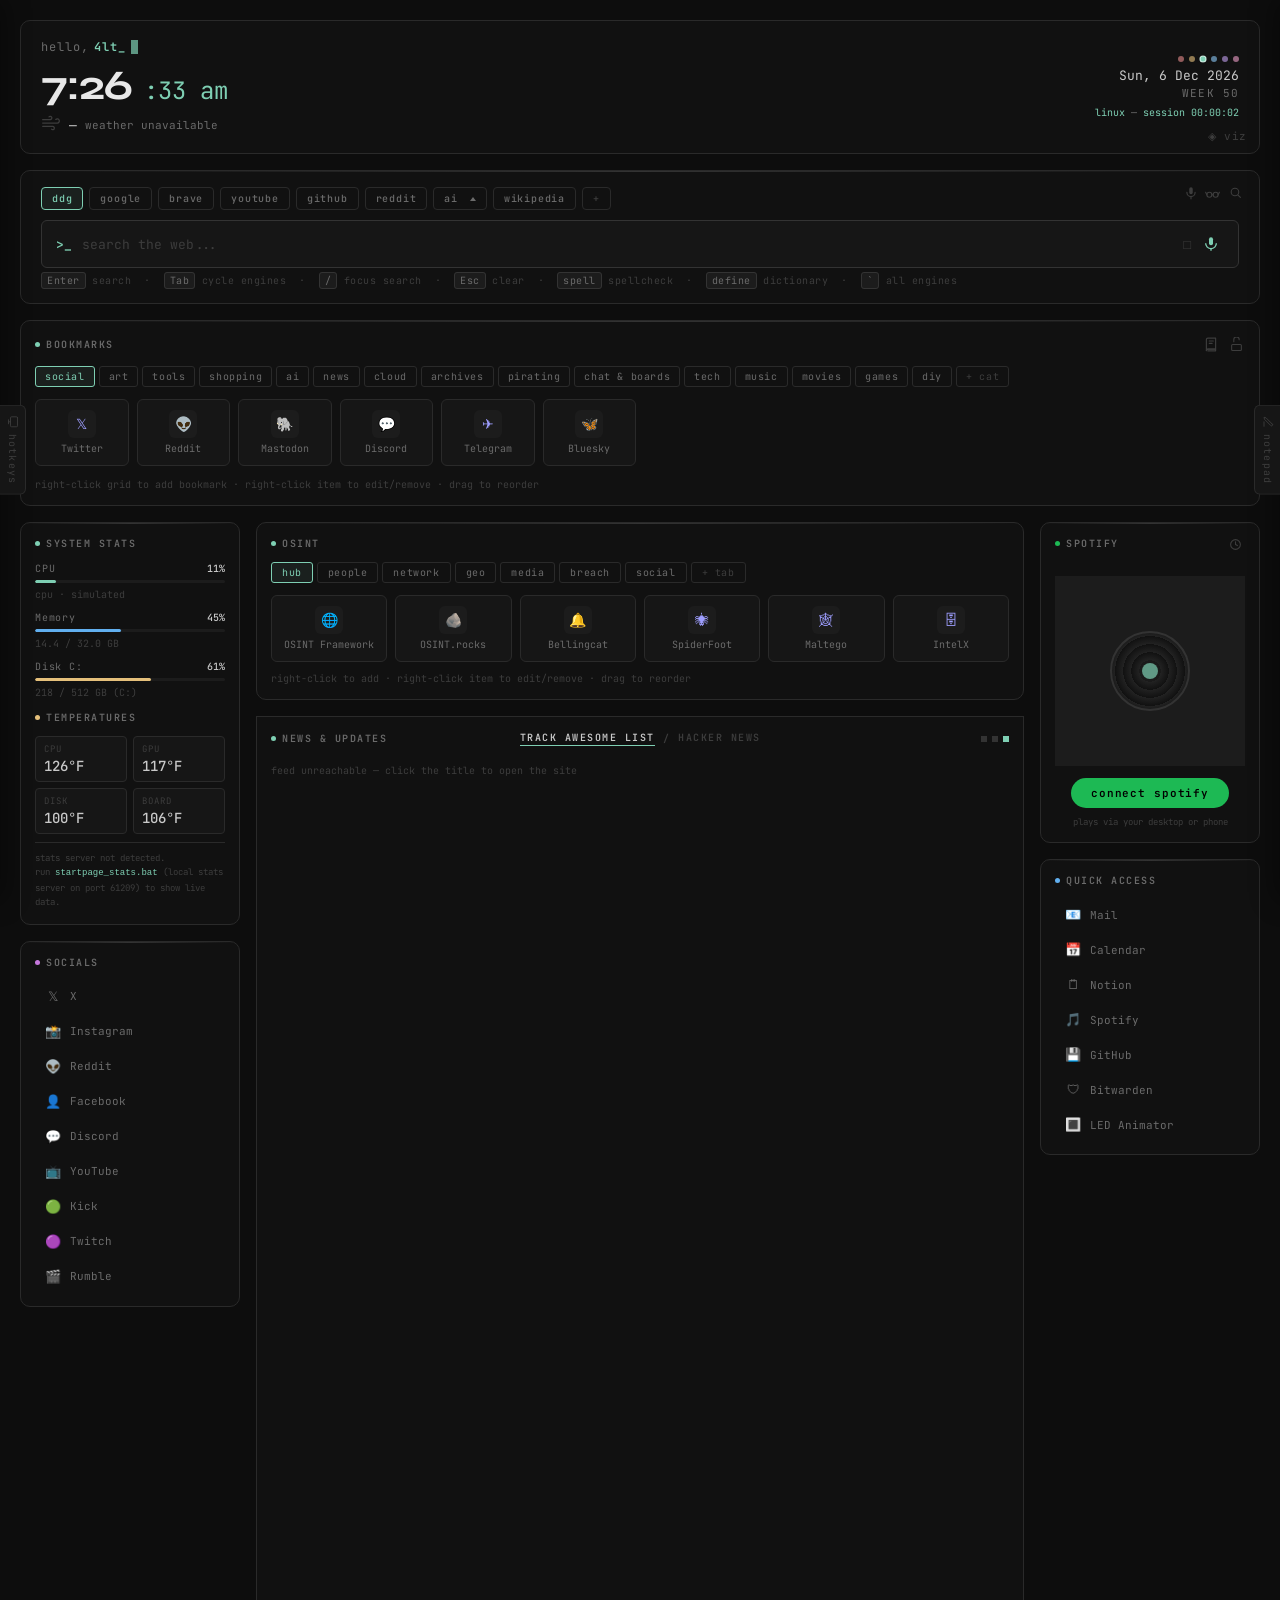
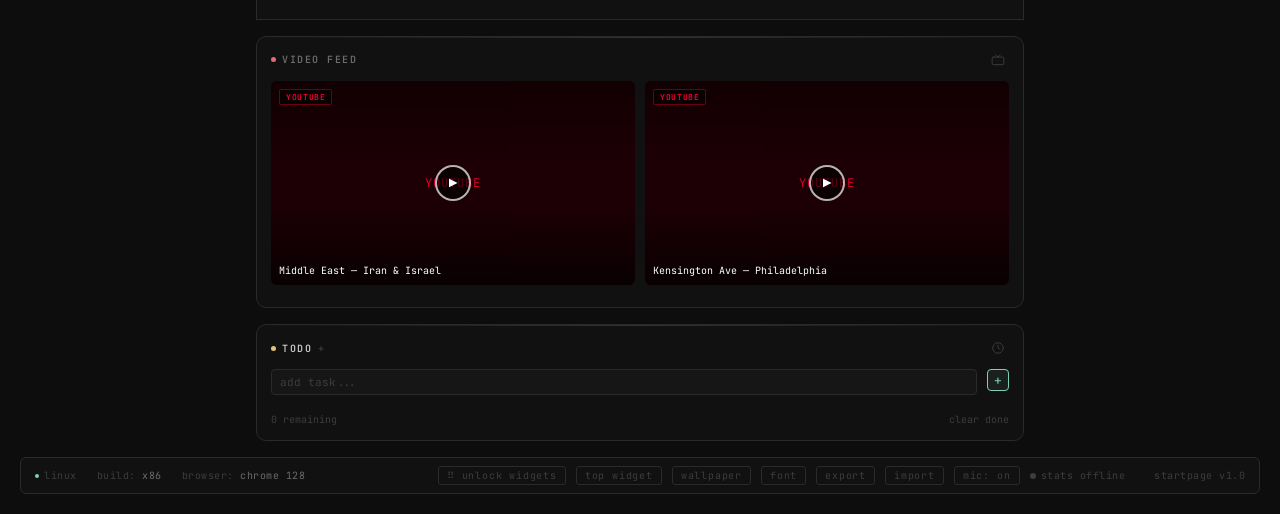
==== index.html @ 08fceafb "SP//ADD receiver: add pages sent from extension" ====
<!DOCTYPE html>
<html lang="en">
<head>
<meta charset="UTF-8">
<meta name="viewport" content="width=device-width, initial-scale=1.0">
<meta name="darkreader-lock"><!-- page is already dark; stop Dark Reader recoloring borders/text -->
<meta name="color-scheme" content="dark">
<title>startpage</title>
<link rel="preconnect" href="https://fonts.googleapis.com">
<link rel="preconnect" href="https://fonts.gstatic.com" crossorigin>
<link href="https://fonts.googleapis.com/css2?family=JetBrains+Mono:wght@300;400;500;600&family=Syne:wght@400;600;700&family=Share+Tech+Mono&family=VT323&family=Major+Mono+Display&family=IBM+Plex+Mono:wght@300;400;500&family=Space+Mono:wght@400;700&display=swap" rel="stylesheet">
<style>
  :root {
    --bg:        #0d0d0d;
    --bg1:       #111111;
    --bg2:       #161616;
    --bg3:       #1c1c1c;
    --border:    #2a2a2a;
    --border2:   #333;
    --text:      #c9c9c9;
    --text2:     #6b6b6b;
    --text3:     #3d3d3d;
    --accent:    #7ecfb3;
    --accent2:   #5ab89a;
    --accent3:   rgba(126,207,179,0.08);
    --red:       #e06c75;
    --yellow:    #e5c07b;
    --blue:      #61afef;
    --purple:    #c678dd;
    --mono:      'JetBrains Mono', monospace;
    --sans:      'Syne', sans-serif;
    --radius:    6px;
    --radius2:   10px;
  }
  *, *::before, *::after { box-sizing: border-box; margin: 0; padding: 0; }
  html { font-size: 13px; }
  body {
    background: var(--bg);
    color: var(--text);
    font-family: var(--mono);
    min-height: 100vh;
    overflow-x: hidden;
    cursor: default;
    user-select: none;
  }
  ::-webkit-scrollbar { width: 4px; }
  ::-webkit-scrollbar-track { background: var(--bg); }
  ::-webkit-scrollbar-thumb { background: var(--border2); border-radius: 2px; }
  ::selection { background: rgba(126,207,179,0.2); }

  /* ── LAYOUT ── */
  .layout {
    display: grid;
    grid-template-columns: 220px 1fr 220px;
    grid-template-rows: auto;
    align-items: start;
    min-height: 100vh;
    max-width: 1600px;
    width: 100%;
    margin: 0 auto;
    padding: 20px;
    gap: 16px;
    box-sizing: border-box;
  }

  /* ── PANEL BASE ── */
  .panel {
    background: var(--bg1);
    border: 1px solid var(--border);
    border-radius: var(--radius2);
    padding: 14px;
    position: relative;
    overflow: hidden;
  }
  .panel::before {
    content: '';
    position: absolute;
    top: 0; left: 0; right: 0;
    height: 1px;
    background: linear-gradient(90deg, transparent, var(--border2), transparent);
  }
  .panel-title {
    font-family: var(--mono);
    font-size: 10px;
    font-weight: 600;
    letter-spacing: 0.15em;
    text-transform: uppercase;
    color: var(--text2);
    margin-bottom: 12px;
    display: flex;
    align-items: center;
    gap: 6px;
  }
  .panel-title .dot {
    width: 5px; height: 5px;
    border-radius: 50%;
    background: var(--accent);
    flex-shrink: 0;
  }

  /* ── GREETING ── */
  .greeting-wrap {
    display: flex;
    align-items: center;
    gap: 5px;
    margin-bottom: 8px;
    min-height: 20px;
    flex-wrap: wrap;
  }
  .greeting-phrase {
    font-family: var(--mono);
    font-size: 12px;
    color: var(--text2);
    letter-spacing: 0.08em;
    cursor: pointer;
    border-bottom: 1px dashed transparent;
    transition: border-color 0.15s;
    white-space: nowrap;
  }
  .greeting-phrase:hover { border-color: var(--text3); }
  .greeting-name {
    font-family: var(--mono);
    font-size: 12px;
    font-weight: 600;
    letter-spacing: 0.08em;
    cursor: pointer;
    border-bottom: 1px dashed transparent;
    transition: border-color 0.15s, color 0.2s;
    white-space: nowrap;
  }
  .greeting-name:hover { border-color: var(--text3); }
  .greeting-cursor {
    display: inline-block;
    width: 7px; height: 14px;
    background: currentColor;
    opacity: 0.7;
    vertical-align: middle;
    flex-shrink: 0;
  }
  .greeting-cursor.blink { animation: gblink 1.1s step-end infinite; }
  @keyframes gblink { 0%,100%{opacity:0.7} 50%{opacity:0} }
  .greeting-edit-input {
    background: var(--bg3);
    border: 1px solid var(--accent);
    border-radius: 3px;
    color: var(--text);
    font-family: var(--mono);
    font-size: 12px;
    padding: 2px 6px;
    outline: none;
    caret-color: var(--accent);
    min-width: 60px;
    max-width: 180px;
  }
  .greeting-dots {
    display: flex;
    gap: 5px;
    align-items: center;
    margin-top: 6px;
  }
  .greeting-color-dots { display:flex; gap:5px; align-items:center; }
  .gc-dot {
    width: 6px; height: 6px;
    border-radius: 50%;
    cursor: pointer;
    border: 1px solid transparent;
    transition: transform 0.12s, border-color 0.12s;
    flex-shrink: 0;
    opacity: 0.7;
  }
  .gc-dot:hover { transform: scale(1.4); opacity: 1; }
  .gc-dot.active { border-color: rgba(255,255,255,0.6); transform: scale(1.2); opacity: 1; }


  .clock-panel {
    grid-column: 1 / 4;
    display: flex;
    align-items: center;
    justify-content: space-between;
    padding: 16px 20px;
    background: var(--bg1);
    border: 1px solid var(--border);
    border-radius: var(--radius2);
    position: relative;
    overflow: hidden;
  }
  #clockVizCanvas {
    position: absolute;
    inset: 0;
    width: 100%;
    height: 100%;
    pointer-events: none;
    display: none;
    opacity: 0.85;
  }
  .clock-panel.has-viz #clockVizCanvas { display: block; }
  .clock-panel.has-viz > * { position: relative; z-index: 1; }
  .clock-viz-btn {
    position: absolute;
    bottom: 8px; right: 10px;
    background: none; border: none; cursor: pointer;
    color: var(--text3); padding: 2px;
    font-size: 11px; font-family: var(--mono);
    letter-spacing: 0.06em;
    transition: color 0.15s;
    outline: none; z-index: 2;
  }
  .clock-viz-btn:hover { color: var(--accent); }
  .clock-panel.has-viz .clock-viz-btn { color: var(--accent); }
  .viz-mic-note {
    font-size:9px; color:var(--text3); text-align:center;
    margin-top:6px; line-height:1.5;
  }
  .viz-anim-grid {
    display: grid;
    grid-template-columns: repeat(3,1fr);
    gap: 8px;
    margin-bottom: 12px;
  }
  .viz-preset {
    aspect-ratio: 3/1;
    border-radius: var(--radius);
    border: 2px solid var(--border);
    cursor: pointer;
    overflow: hidden;
    position: relative;
    display: flex; align-items: center; justify-content: center;
    background: #0d0d0d;
    transition: border-color 0.15s;
    min-height: 50px;
  }
  .viz-preset:hover { border-color: var(--accent); }
  .viz-preset.active { border-color: var(--accent); }
  .viz-preset canvas { position:absolute;inset:0;width:100%;height:100%; }
  .viz-preset .viz-label {
    position:relative;z-index:1;font-size:9px;
    color:rgba(255,255,255,0.6);letter-spacing:0.08em;
    text-shadow:0 1px 3px rgba(0,0,0,0.9);
  }
  .clock-left { display: flex; align-items: baseline; gap: 12px; }
  .clock-time {
    font-family: var(--sans);
    font-size: 42px;
    font-weight: 700;
    color: #e8e8e8;
    letter-spacing: -1px;
    line-height: 1;
  }
  .clock-seconds {
    font-size: 24px;
    font-weight: 400;
    color: var(--accent);
  }
  .clock-right { text-align: right; }
  .clock-date {
    font-size: 13px;
    color: var(--text);
    font-family: var(--mono);
  }
  .clock-day {
    font-size: 11px;
    color: var(--text2);
    margin-top: 2px;
    text-transform: uppercase;
    letter-spacing: 0.1em;
  }
  .uptime-badge {
    font-size: 10px;
    color: var(--text2);
    margin-top: 6px;
    font-family: var(--mono);
  }
  .uptime-badge span { color: var(--accent); }
  .accent-dots {
    display: flex;
    gap: 5px;
    margin-top: 7px;
    align-items: center;
  }
  .accent-dot {
    width: 6px; height: 6px;
    border-radius: 1px;
    cursor: pointer;
    border: 1px solid transparent;
    transition: transform 0.12s, border-color 0.12s, opacity 0.12s;
    opacity: 0.55;
    flex-shrink: 0;
  }
  .accent-dot:hover { transform: scale(1.35); opacity: 0.9; }
  .accent-dot.active { border-color: rgba(255,255,255,0.6); opacity: 1; transform: scale(1.2); }

  /* ── SEARCH ── */
  .search-panel {
    grid-column: 1 / 4;
    padding: 16px 20px;
  }
  .search-engines {
    display: flex;
    gap: 6px;
    margin-bottom: 10px;
    flex-wrap: wrap;
  }
  .engine-btn {
    font-family: var(--mono);
    font-size: 10px;
    font-weight: 500;
    letter-spacing: 0.08em;
    padding: 4px 10px;
    border-radius: 4px;
    border: 1px solid var(--border);
    background: transparent;
    color: var(--text2);
    cursor: pointer;
    transition: all 0.15s;
    text-transform: lowercase;
  }
  .engine-btn:hover, .engine-btn.active {
    background: var(--accent3);
    border-color: var(--accent);
    color: var(--accent);
  }
  .engine-btn.active { color: var(--accent); border-color: var(--accent); background: var(--accent3); }
  .engine-subrow {
    display: none;
    gap: 6px;
    flex-wrap: wrap;
    margin: -4px 0 10px 0;
  }
  .engine-subrow.open { display: flex; }
  .ai-caret {
    display: inline-block;
    width: 0;
    height: 0;
    margin-left: 5px;
    vertical-align: middle;
    border-left: 3px solid transparent;
    border-right: 3px solid transparent;
    border-bottom: 4px solid currentColor;
  }
  .ai-caret.open {
    border-bottom: none;
    border-top: 4px solid currentColor;
  }
  .modal-type-select { margin-bottom: 14px; font-weight: 500; }
  .engine-subrow-msg {
    display: none;
    font-family: var(--mono);
    font-size: 10px;
    letter-spacing: 0.04em;
    color: var(--red);
    margin: -4px 0 10px 0;
  }
  .engine-subrow-msg.visible { display: block; }
  .search-wrap {
    display: flex;
    align-items: center;
    gap: 10px;
    background: var(--bg2);
    border: 1px solid var(--border2);
    border-radius: var(--radius);
    padding: 10px 14px;
    transition: border-color 0.2s;
  }
  .search-wrap:focus-within { border-color: var(--accent); }
  .search-prefix {
    font-size: 13px;
    color: var(--accent);
    flex-shrink: 0;
    font-weight: 600;
  }
  #searchInput {
    background: transparent;
    border: none;
    outline: none;
    color: var(--text);
    font-family: var(--mono);
    font-size: 13px;
    flex: 1;
    caret-color: var(--accent);
  }
  #searchInput::placeholder { color: var(--text3); }
  .search-actions {
    display: flex;
    align-items: center;
    gap: 2px;
    flex-shrink: 0;
  }
  .result-mode-btn {
    background: transparent;
    border: none;
    color: var(--text3);
    font-size: 13px;
    line-height: 1;
    padding: 5px;
    cursor: pointer;
    flex-shrink: 0;
    transition: color 0.15s;
  }
  .result-mode-btn:hover { color: var(--accent); }
  .mic-btn {
    background: transparent;
    border: none;
    color: var(--accent);
    cursor: pointer;
    padding: 5px;
    border-radius: 50%;
    display: flex;
    align-items: center;
    justify-content: center;
    flex-shrink: 0;
    transition: transform 0.08s ease-out, background 0.2s ease;
    transform: scale(1);
  }
  .mic-btn:hover {
    background: var(--accent3);
  }
  .mic-btn.unsupported { display: none; }
  .mic-btn.listening {
    color: var(--accent);
    box-shadow: 0 0 0 3px var(--accent3);
  }
  .mic-btn.transcribing {
    color: var(--accent);
    animation: mic-think 0.9s ease-in-out infinite;
  }
  @keyframes mic-think {
    0%, 100% { opacity: 1; }
    50%      { opacity: 0.35; }
  }
  .voice-mode-toggle {
    display: flex;
    gap: 4px;
    margin-top: 6px;
  }
  .mode-btn {
    background: transparent;
    border: 1px solid var(--border2);
    color: var(--text3);
    font-family: var(--mono);
    font-size: 9px;
    padding: 3px 7px;
    border-radius: 3px;
    cursor: pointer;
    text-transform: uppercase;
    letter-spacing: 0.06em;
    transition: all 0.15s;
  }
  .mode-btn:hover {
    color: var(--accent);
    border-color: var(--accent);
  }
  .mode-btn.active {
    background: var(--accent3);
    border-color: var(--accent);
    color: var(--accent);
  }
  .voice-key-config {
    display: flex;
    flex-direction: column;
    gap: 6px;
  }
  .key-btn {
    width: 100%;
    text-align: left;
    background: transparent;
    border: 1px solid var(--border2);
    color: var(--text3);
    font-family: var(--mono);
    font-size: 10px;
    padding: 6px 9px;
    border-radius: 4px;
    cursor: pointer;
    letter-spacing: 0.04em;
    transition: all 0.15s;
  }
  .key-btn:hover {
    color: var(--accent);
    border-color: var(--accent);
  }
  .key-btn.waiting {
    color: var(--accent);
    border-color: var(--accent);
    animation: key-waiting-pulse 0.8s ease-in-out infinite;
  }
  @keyframes key-waiting-pulse {
    0%, 100% { opacity: 1; }
    50%      { opacity: 0.4; }
  }
  .search-hint {
    font-size: 10px;
    color: var(--text3);
    margin-top: 6px;
    letter-spacing: 0.05em;
  }
  .search-hint kbd {
    background: var(--bg3);
    border: 1px solid var(--border2);
    border-radius: 3px;
    padding: 1px 5px;
    color: var(--text2);
    font-family: var(--mono);
    font-size: 10px;
  }

  /* ── LOCK BUTTON ── */
  .bm-lock-btn {
    background: none; border: none; cursor: pointer;
    color: var(--text3); padding: 2px;
    display: flex; align-items: center;
    transition: color 0.2s;
    outline: none;
    flex-shrink: 0;
  }
  .bm-lock-btn:hover { color: var(--accent); }
  .bm-lock-btn.locked { color: var(--accent); }
  /* unlocked: open shackle visible, closed hidden */
  .lock-shackle-closed {
    display: none;
    transition: opacity 0.2s;
  }
  .lock-shackle-open {
    display: block;
    /* lift the whole open shackle up so the gap is visible above the body */
    transform: translateY(-5px);
    transition: transform 0.35s cubic-bezier(0.34,1.56,0.64,1);
  }
  /* locked: swap to closed shackle, no offset */
  .bm-lock-btn.locked .lock-shackle-open { display: none; }
  .bm-lock-btn.locked .lock-shackle-closed {
    display: block;
    transform: translateY(0px);
    transition: transform 0.35s cubic-bezier(0.34,1.56,0.64,1);
  }
  .lock-body { transition: stroke 0.2s; }

  /* ── BOOKMARK SEARCH (book button + filter) ── */
  .bm-title-btns { display: flex; align-items: center; gap: 8px; }
  .bm-find-btn {
    background: none; border: none; cursor: pointer;
    color: var(--text3); padding: 2px;
    display: flex; align-items: center;
    transition: color 0.2s;
    outline: none;
    flex-shrink: 0;
  }
  .bm-find-btn:hover, .bm-find-btn.active { color: var(--accent); }
  #bmFindRow { display: none; margin-bottom: 10px; }
  #widget-bookmarks.bm-finding #bmFindRow { display: block; }
  #widget-bookmarks.bm-finding #categoryTabs,
  #widget-bookmarks.bm-finding #bookmarkGrid,
  #widget-bookmarks.bm-finding #bmHint { display: none; }
  .bm-find-bar {
    display: flex; align-items: stretch;
    border: 1px solid var(--border2);
    border-left: 3px solid var(--accent);
    background: var(--bg);
  }
  .bm-find-bar:focus-within { border-color: var(--accent); }
  .bm-find-prompt {
    font-family: var(--mono); font-size: 11px;
    color: var(--accent); padding: 0 8px 0 10px;
    display: flex; align-items: center;
    letter-spacing: 0.08em;
  }
  #bmFindInput {
    flex: 1; min-width: 0;
    background: none; border: none; outline: none;
    color: var(--text); caret-color: var(--accent);
    font-family: var(--mono); font-size: 13px;
    padding: 9px 4px;
    border-radius: 0;
  }
  .bm-find-count {
    font-family: var(--mono); font-size: 10px;
    color: var(--text3); padding: 0 10px;
    display: flex; align-items: center;
    border-left: 1px solid var(--border);
    white-space: nowrap;
  }
  #bmFindList {
    margin-top: 6px;
    max-height: 340px; overflow-y: auto;
    border-top: 1px solid var(--border);
  }
  .bm-find-item {
    display: grid;
    grid-template-columns: 26px minmax(0, 1fr) auto minmax(0, 220px);
    align-items: center;
    column-gap: 10px;
    padding: 5px 8px 5px 6px;
    border-bottom: 1px solid var(--border);
    border-left: 2px solid transparent;
    text-decoration: none;
    color: var(--text2);
    font-family: var(--mono); font-size: 12px;
    cursor: pointer;
  }
  .bm-find-item.sel {
    border-left-color: var(--accent);
    background: var(--bg3);
    color: var(--text);
  }
  .bm-find-ico { font-size: 13px; text-align: center; line-height: 1; }
  .bm-find-ico img { width: 16px; height: 16px; display: block; margin: 0 auto; }
  .bm-find-name { overflow: hidden; text-overflow: ellipsis; white-space: nowrap; }
  .bm-find-name b { color: var(--accent); font-weight: 600; }
  .bm-find-src {
    font-size: 9px; letter-spacing: 0.12em; text-transform: uppercase;
    color: var(--text3);
    border: 1px solid var(--border2);
    padding: 1px 5px;
    white-space: nowrap;
  }
  .bm-find-item.sel .bm-find-src { color: var(--accent); border-color: var(--accent); }
  .bm-find-host {
    font-size: 10px; color: var(--text3);
    overflow: hidden; text-overflow: ellipsis; white-space: nowrap;
    text-align: right;
  }
  .bm-find-foot {
    display: flex; align-items: center; gap: 8px;
    margin-top: 6px;
    font-family: var(--mono); font-size: 10px;
    color: var(--text3); letter-spacing: 0.06em;
  }
  .bm-find-key {
    border: 1px solid var(--border2);
    color: var(--text2);
    padding: 1px 6px;
  }
  .bm-find-keybtn {
    background: none; border: none; cursor: pointer;
    font-family: var(--mono); font-size: 10px;
    color: var(--text3); padding: 0;
    text-decoration: underline; text-underline-offset: 2px;
  }
  .bm-find-keybtn:hover { color: var(--accent); }
  .bm-find-foot.recording .bm-find-key {
    border-color: var(--accent); color: var(--accent);
    animation: key-waiting-pulse 0.8s ease-in-out infinite;
  }
  .bm-find-empty, .bm-find-more {
    font-family: var(--mono); font-size: 10px;
    color: var(--text3); padding: 10px 8px;
    letter-spacing: 0.06em;
  }
  @media (max-width: 600px) {
    .bm-find-item { grid-template-columns: 22px minmax(0, 1fr) auto; }
    .bm-find-host { display: none; }
  }

  /* ── DRAG AND DROP ── */
  .cat-tab.dragging { opacity: 0.4; cursor: grabbing !important; }
  .cat-tab.drag-over { outline: 1px dashed var(--accent); outline-offset: 2px; }
  .cat-tab[draggable="true"] { cursor: pointer; }
  .cat-tab[draggable="true"]:active { cursor: grabbing; }
  .bm-item.dragging { opacity: 0.3; cursor: grabbing !important; transform: scale(0.95); }
  .bm-item.drag-over { outline: 2px dashed var(--accent); outline-offset: 2px; border-radius: var(--radius); }
  .bm-item[draggable="true"] { cursor: pointer; }
  .bm-item[draggable="true"]:active { cursor: grabbing; }

  /* ── LEFT COLUMN ── */
  .left-col { grid-column: 1; display: flex; flex-direction: column; gap: 16px; }

  /* ── STATS ── */
  .stat-row {
    margin-bottom: 10px;
    display: flex;
    flex-direction: column;
    gap: 5px;
  }
  .stat-row:last-child { margin-bottom: 0; }
  .stat-header {
    display: flex;
    justify-content: space-between;
    align-items: center;
    font-size: 10px;
  }
  .stat-name { color: var(--text2); letter-spacing: 0.08em; }
  .stat-val { color: var(--text); font-weight: 500; }
  .stat-bar {
    height: 3px;
    background: var(--bg3);
    border-radius: 2px;
    overflow: hidden;
  }
  .stat-fill {
    height: 100%;
    border-radius: 2px;
    transition: width 1s ease;
  }
  .fill-green { background: var(--accent); }
  .fill-blue  { background: var(--blue); }
  .fill-yellow{ background: var(--yellow); }
  .fill-red   { background: var(--red); }
  .stat-extra { font-size: 10px; color: var(--text3); }
  .temp-grid {
    display: grid;
    grid-template-columns: 1fr 1fr;
    gap: 6px;
    margin-top: 2px;
  }
  .temp-item {
    background: var(--bg2);
    border: 1px solid var(--border);
    border-radius: 4px;
    padding: 6px 8px;
    display: flex;
    flex-direction: column;
    gap: 2px;
  }
  .temp-label { font-size: 9px; color: var(--text3); text-transform: uppercase; letter-spacing: 0.1em; }
  .temp-num { font-size: 14px; font-weight: 500; color: var(--text); }
  .temp-num.hot { color: var(--yellow); }
  .api-note {
    font-size: 9px;
    color: var(--text3);
    margin-top: 8px;
    line-height: 1.6;
    border-top: 1px solid var(--border);
    padding-top: 8px;
  }
  .api-note a { color: var(--accent); text-decoration: none; }

  /* ── TODO ── */
  .todo-input-row {
    display: flex;
    gap: 10px;
    margin-bottom: 10px;
    overflow: hidden;
  }
  #todoInput {
    flex: 1;
    min-width: 0;
    background: var(--bg2);
    border: 1px solid var(--border);
    border-radius: 4px;
    outline: none;
    color: var(--text);
    font-family: var(--mono);
    font-size: 11px;
    padding: 5px 8px;
    caret-color: var(--accent);
    transition: border-color 0.15s;
    box-sizing: border-box;
  }
  #todoInput:focus { border-color: var(--accent); }
  #todoInput::placeholder { color: var(--text3); }
  .todo-add-btn {
    background: var(--accent3);
    border: 1px solid var(--accent);
    color: var(--accent);
    border-radius: 4px;
    width: 22px; height: 22px;
    display: flex; align-items: center; justify-content: center;
    cursor: pointer;
    font-size: 13px;
    flex-shrink: 0;
    transition: background 0.15s;
  }
  .todo-add-btn:hover { background: rgba(126,207,179,0.18); }
  .todo-list { display: flex; flex-direction: column; gap: 4px; }
  .todo-item {
    display: flex;
    align-items: flex-start;
    gap: 8px;
    padding: 5px 6px;
    border-radius: 4px;
    cursor: pointer;
    transition: background 0.1s;
    group: true;
  }
  .todo-item:hover { background: var(--bg2); }
  .todo-check {
    width: 12px; height: 12px;
    border: 1px solid var(--border2);
    border-radius: 2px;
    flex-shrink: 0;
    margin-top: 1px;
    display: flex; align-items: center; justify-content: center;
    transition: all 0.15s;
  }
  .todo-item.done .todo-check {
    background: var(--accent);
    border-color: var(--accent);
  }
  .todo-item.done .todo-check::after {
    content: '✓';
    font-size: 8px;
    color: #0d0d0d;
  }
  .todo-text {
    font-size: 11px;
    color: var(--text);
    line-height: 1.4;
    flex: 1;
    word-break: break-word;
    user-select: text;
  }
  .todo-item.done .todo-text { color: var(--text3); text-decoration: line-through; }
  .todo-del {
    font-size: 14px;
    color: var(--text3);
    cursor: pointer;
    opacity: 0;
    transition: opacity 0.1s;
    line-height: 1;
  }
  .todo-item:hover .todo-del { opacity: 1; }
  .todo-del:hover { color: var(--red); }
  .todo-edit-input {
    flex: 1;
    background: var(--bg3);
    border: 1px solid var(--accent);
    border-radius: 3px;
    color: var(--text);
    font-family: var(--mono);
    font-size: 11px;
    padding: 2px 6px;
    outline: none;
    caret-color: var(--accent);
    line-height: 1.4;
    min-width: 0;
  }
  .todo-footer {
    display: flex;
    justify-content: space-between;
    margin-top: 8px;
    font-size: 10px;
    color: var(--text3);
  }
  .todo-clear { cursor: pointer; }
  .todo-clear:hover { color: var(--red); }
  .todo-title-list {
    display: inline-flex;
    align-items: center;
    flex-wrap: wrap;
  }
  .todo-title-item {
    cursor: pointer;
    color: var(--text3);
    transition: color 0.15s;
    user-select: none;
  }
  .todo-title-item:hover { color: var(--text); }
  .todo-title-item.active { color: var(--text); cursor: default; }
  .todo-title-sep { color: var(--text3); margin: 0 5px; user-select: none; }
  .todo-title-add {
    cursor: pointer;
    color: var(--text3);
    margin-left: 6px;
    transition: color 0.15s;
    user-select: none;
  }
  .todo-title-add:hover { color: var(--text); }

  /* ── NOTES ── */
  #notesArea {
    width: 100%;
    min-height: 100px;
    background: var(--bg2);
    border: 1px solid var(--border);
    border-radius: 4px;
    color: var(--text);
    font-family: var(--mono);
    font-size: 11px;
    padding: 8px;
    resize: vertical;
    outline: none;
    line-height: 1.6;
    caret-color: var(--accent);
    transition: border-color 0.15s;
    user-select: text;
  }
  #notesArea:focus { border-color: var(--accent); }
  #notesArea::placeholder { color: var(--text3); }
  .notes-footer { font-size: 10px; color: var(--text3); margin-top: 5px; }

  /* ── MIDDLE COLUMN ── */
  .mid-col { grid-column: 2; display: flex; flex-direction: column; gap: 16px; }

  /* ── BOOKMARKS ── */
  .category-tabs {
    display: flex;
    gap: 4px;
    flex-wrap: wrap;
    margin-bottom: 12px;
  }
  .cat-tab {
    font-family: var(--mono);
    font-size: 10px;
    letter-spacing: 0.06em;
    padding: 3px 9px;
    border-radius: 3px;
    border: 1px solid var(--border);
    background: transparent;
    color: var(--text2);
    cursor: pointer;
    transition: all 0.12s;
    text-transform: lowercase;
  }
  .cat-tab:hover { border-color: var(--border2); color: var(--text); }
  .cat-tab.active { background: var(--accent3); border-color: var(--accent); color: var(--accent); }
  .cat-tab.family-osint {
    border-color: var(--border);
    color: var(--text2);
  }
  .cat-tab.family-osint.active { border-color: var(--accent); background: var(--accent3); color: var(--accent); }
  .cat-tab.family-osint:hover { border-color: var(--border2); color: var(--text); }
  .cat-ctx {
    position: fixed;
    background: var(--bg2);
    border: 1px solid var(--border2);
    border-radius: var(--radius);
    padding: 4px;
    min-width: 120px;
    z-index: 1001;
    display: none;
    box-shadow: 0 8px 24px rgba(0,0,0,0.5);
  }
  .cat-ctx.visible { display: block; }
  .cat-ctx-item {
    font-size: 11px;
    padding: 6px 10px;
    color: var(--text2);
    cursor: pointer;
    border-radius: 3px;
    display: flex; align-items: center; gap: 7px;
    transition: background 0.1s;
  }
  .cat-ctx-item:hover { background: var(--bg3); color: var(--text); }
  .cat-ctx-item.danger:hover { color: var(--red); }
  .bookmark-grid {
    display: grid;
    grid-template-columns: repeat(auto-fill, minmax(90px, 1fr));
    gap: 8px;
  }
  .bm-item {
    display: flex;
    flex-direction: column;
    align-items: center;
    gap: 5px;
    padding: 10px 6px;
    background: var(--bg2);
    border: 1px solid var(--border);
    border-radius: var(--radius);
    cursor: pointer;
    text-decoration: none;
    transition: all 0.15s;
    position: relative;
    overflow: hidden;
  }
  .bm-item::before {
    content: '';
    position: absolute;
    inset: 0;
    background: var(--accent3);
    opacity: 0;
    transition: opacity 0.15s;
  }
  .bm-item:hover { border-color: var(--border2); }
  .bm-item:hover::before { opacity: 1; }
  .bm-icon {
    width: 28px; height: 28px;
    border-radius: 6px;
    display: flex; align-items: center; justify-content: center;
    font-size: 14px;
    background: var(--bg3);
    flex-shrink: 0;
    position: relative;
  }
  .bm-name {
    font-size: 10px;
    color: var(--text2);
    text-align: center;
    line-height: 1.2;
    position: relative;
    word-break: break-word;
  }
  .bm-item:hover .bm-name { color: var(--text); }

  /* ── RIGHT COLUMN ── */
  .right-col { grid-column: 3; display: flex; flex-direction: column; gap: 16px; }

  /* ── SPOTIFY ── */
  .spotify-panel { padding: 0; overflow: hidden; }
  .spotify-art {
    width: 100%;
    aspect-ratio: 1;
    max-height: 220px;
    background: var(--bg3);
    position: relative;
    overflow: hidden;
    display: flex; align-items: center; justify-content: center;
  }
  .spotify-art img {
    width: 100%; height: 100%;
    object-fit: cover;
    opacity: 0.85;
  }
  .spotify-art-placeholder {
    display: flex; flex-direction: column;
    align-items: center; justify-content: center;
    gap: 8px;
    width: 100%; height: 100%;
  }
  .vinyl {
    width: 80px; height: 80px;
    border-radius: 50%;
    background: radial-gradient(circle at 50% 50%, #1a1a1a 20%, #222 20%, #111 35%, #222 35%, #111 50%, #222 50%, #111 65%, #222 65%, #111 80%, #222 80%);
    border: 2px solid #333;
    display: flex; align-items: center; justify-content: center;
    animation: spin 4s linear infinite;
    animation-play-state: var(--vinyl-state, paused);
  }
  .vinyl-center {
    width: 16px; height: 16px;
    border-radius: 50%;
    background: var(--accent);
    opacity: 0.7;
  }
  @keyframes spin { to { transform: rotate(360deg); } }
  .spotify-info { padding: 12px 14px; }
  .sp-track { font-size: 12px; color: var(--text); font-weight: 500; white-space: nowrap; overflow: hidden; text-overflow: ellipsis; }
  .sp-artist { font-size: 10px; color: var(--text2); margin-top: 2px; }
  .sp-progress-wrap { margin: 10px 0; }
  .sp-progress-bg {
    height: 3px; background: var(--bg3); border-radius: 2px; cursor: pointer; position: relative;
  }
  .sp-progress-fill { height: 100%; background: var(--accent); border-radius: 2px; width: 30%; transition: width 0.5s linear; }
  .sp-time { display: flex; justify-content: space-between; font-size: 9px; color: var(--text3); margin-top: 4px; }
  .sp-controls {
    display: flex; align-items: center; justify-content: center; gap: 16px;
    margin-top: 10px;
  }
  .sp-btn {
    background: none; border: none; cursor: pointer;
    color: var(--text2) !important; font-size: 16px;
    transition: color 0.15s; padding: 4px;
    display: flex; align-items: center;
    outline: none !important;
    -webkit-tap-highlight-color: transparent;
  }
  .sp-btn:focus, .sp-btn:focus-visible, .sp-btn:active { outline: none !important; box-shadow: none !important; color: var(--text2) !important; }
  .sp-btn:hover { color: var(--text) !important; }
  .sp-btn.play {
    width: 32px; height: 32px;
    background: var(--accent) !important;
    border-radius: 50%;
    color: #0d0d0d !important;
    font-size: 14px;
    display: flex; align-items: center; justify-content: center;
    outline: none !important;
    -webkit-tap-highlight-color: transparent;
  }
  .sp-btn.play:focus, .sp-btn.play:focus-visible, .sp-btn.play:active { outline: none !important; box-shadow: none !important; background: var(--accent) !important; color: #0d0d0d !important; }
  .sp-btn.play:hover { background: var(--accent2) !important; color: #0d0d0d !important; }
  .sp-volume { display: flex; align-items: center; gap: 6px; margin-top: 10px; }
  .sp-vol-icon { font-size: 12px; color: var(--text3); }
  .sp-vol-slider {
    flex: 1; height: 3px; appearance: none; background: var(--bg3); border-radius: 2px; cursor: pointer; outline: none;
  }
  .sp-vol-slider::-webkit-slider-thumb {
    appearance: none; width: 10px; height: 10px; border-radius: 50%;
    background: var(--accent); cursor: pointer;
  }
  .sp-connect-btn {
    background: #1db954;
    border: none;
    border-radius: 20px;
    color: #000;
    font-family: var(--mono);
    font-size: 11px;
    font-weight: 600;
    padding: 8px 20px;
    cursor: pointer;
    letter-spacing: 0.08em;
    transition: background 0.15s, transform 0.1s;
  }
  .sp-connect-btn:hover { background: #1ed760; transform: scale(1.02); }

  /* ── SPOTIFY HISTORY BTN (opens last.fm overlay) ── */
  .sp-history-btn {
    position: absolute;
    top: 12px; right: 14px;
    background: none;
    border: none;
    cursor: pointer;
    color: var(--text3);
    padding: 3px;
    display: flex; align-items: center;
    transition: color 0.15s;
    outline: none;
    z-index: 2;
  }
  .sp-history-btn:hover { color: var(--accent); }
  .sp-history-btn:focus { outline: none; }

  /* ── LAST.FM HISTORY OVERLAY ── */
  .lfm-wrap { max-width: 640px; margin: 0 auto; }
  .lfm-header {
    display: flex; align-items: center; justify-content: space-between;
    margin-bottom: 16px;
  }
  .lfm-header h3 {
    font-family: var(--mono);
    font-size: 11px;
    color: var(--text2);
    letter-spacing: 0.1em;
    text-transform: uppercase;
    font-weight: 500;
    display: flex; align-items: center; gap: 4px;
  }
  .lfm-user { color: var(--text3); text-transform: none; letter-spacing: 0; }
  .lfm-day-label {
    font-size: 10px; color: var(--text3); letter-spacing: 0.1em; text-transform: uppercase;
    margin: 18px 0 8px; padding-bottom: 5px; border-bottom: 1px solid var(--border);
  }
  #lastfmList .lfm-day-label:first-child { margin-top: 0; }
  .lfm-track {
    display: flex; align-items: center; gap: 10px;
    padding: 7px 8px;
    border-radius: var(--radius);
    transition: background 0.12s;
  }
  .lfm-track:hover { background: var(--bg2); }
  .lfm-track.now-playing { background: var(--accent3); }
  .lfm-art {
    width: 34px; height: 34px; border-radius: 3px;
    background: var(--bg3);
    flex-shrink: 0;
    overflow: hidden;
    display: flex; align-items: center; justify-content: center;
  }
  .lfm-art img { width: 100%; height: 100%; object-fit: cover; opacity: 0.9; }
  .lfm-art-fallback { font-size: 12px; color: var(--text3); }
  .lfm-meta { flex: 1; min-width: 0; }
  .lfm-name { font-size: 11px; color: var(--text); white-space: nowrap; overflow: hidden; text-overflow: ellipsis; }
  .lfm-artist { font-size: 10px; color: var(--text2); white-space: nowrap; overflow: hidden; text-overflow: ellipsis; margin-top: 1px; }
  .lfm-time { font-size: 9px; color: var(--text3); flex-shrink: 0; white-space: nowrap; width: 40px; text-align: right; }
  .lfm-links { display: flex; align-items: center; gap: 4px; flex-shrink: 0; }
  .lfm-link-btn {
    font-family: var(--mono);
    font-size: 9px;
    letter-spacing: 0.03em;
    color: var(--text3);
    text-decoration: none;
    border: 1px solid var(--border);
    border-radius: 3px;
    padding: 3px 5px;
    line-height: 1;
    transition: all 0.12s;
  }
  .lfm-link-btn:hover { color: var(--accent); border-color: var(--accent); background: var(--accent3); }
  .lfm-live-dot {
    width: 6px; height: 6px; border-radius: 50%; background: var(--accent);
    flex-shrink: 0; animation: lfmPulse 1.4s ease-in-out infinite;
  }
  @keyframes lfmPulse { 0%,100% { opacity: 1; } 50% { opacity: 0.35; } }
  .lfm-sentinel { text-align: center; padding: 20px 0; font-size: 10px; color: var(--text3); letter-spacing: 0.05em; }
  .lfm-empty { text-align: center; color: var(--text3); font-size: 11px; padding: 40px 0; }

  /* ── QUICK LINKS (right) ── */
  .quick-links { display: flex; flex-direction: column; gap: 4px; }
  .ql-item {
    display: flex; align-items: center; gap: 8px;
    padding: 6px 8px;
    border-radius: 4px;
    text-decoration: none;
    color: var(--text2);
    font-size: 11px;
    transition: all 0.12s;
    border: 1px solid transparent;
  }
  .ql-item:hover { background: var(--bg2); border-color: var(--border); color: var(--text); }
  .ql-icon { font-size: 13px; width: 18px; flex-shrink: 0; text-align: center; }
  .ql-label { flex: 1; }
  .ql-arrow { font-size: 10px; color: var(--text3); opacity: 0; transition: opacity 0.12s; }
  .ql-item:hover .ql-arrow { opacity: 1; }

  /* ── STATUS BAR ── */
  .statusbar {
    grid-column: 1 / 4;
    display: flex;
    align-items: center;
    justify-content: space-between;
    padding: 8px 14px;
    background: var(--bg1);
    border: 1px solid var(--border);
    border-radius: var(--radius);
    font-size: 10px;
    color: var(--text3);
    letter-spacing: 0.05em;
  }
  .sb-left { display: flex; gap: 20px; }
  .sb-btn {
    font-family: var(--mono);
    font-size: 10px;
    letter-spacing: 0.08em;
    color: var(--text3);
    background: transparent;
    border: 1px solid var(--border);
    border-radius: 3px;
    padding: 2px 8px;
    cursor: pointer;
    transition: color 0.15s, border-color 0.15s;
    user-select: none;
  }
  .sb-btn:hover { color: var(--accent); border-color: var(--accent); }
  .bg-preset {
    aspect-ratio: 16/9;
    border-radius: var(--radius);
    border: 2px solid var(--border);
    cursor: pointer;
    overflow: hidden;
    transition: border-color 0.15s, transform 0.12s;
    position: relative;
    font-size: 9px;
    display: flex; align-items: center; justify-content: center;
    color: rgba(255,255,255,0.7);
    letter-spacing: 0.06em;
  }
  .bg-preset:hover { border-color: var(--accent); transform: scale(1.03); }
  .bg-preset.active { border-color: var(--accent); }
  .bg-preset img { width:100%;height:100%;object-fit:cover;position:absolute;inset:0; }
  .bg-preset span { position:relative;z-index:1;text-shadow:0 1px 3px rgba(0,0,0,0.8); }
  body.has-bg .layout { position: relative; z-index: 1; }
  body.has-bg::before {
    content: '';
    position: fixed; inset: 0; z-index: 0;
    background-image: var(--bg-image);
    background-size: cover;
    background-position: center;
  }
  .bg-tab {
    font-family: var(--mono);
    font-size: 10px;
    letter-spacing: 0.08em;
    padding: 4px 10px;
    border-radius: 4px;
    border: 1px solid var(--border);
    background: transparent;
    color: var(--text3);
    cursor: pointer;
    transition: all 0.15s;
  }
  .bg-tab.active { background: var(--accent3); border-color: var(--accent); color: var(--accent); }
  .bg-tab:hover { color: var(--text); border-color: var(--border2); }
  .bg-anim-preset {
    aspect-ratio: 16/9;
    border-radius: var(--radius);
    border: 2px solid var(--border);
    cursor: pointer;
    overflow: hidden;
    position: relative;
    transition: border-color 0.15s, transform 0.12s;
    min-height: 70px;
    display: flex; align-items: flex-end;
  }
  .bg-anim-preset:hover { border-color: var(--accent); transform: scale(1.02); }
  .bg-anim-preset.active { border-color: var(--accent); }
  .bg-anim-preset canvas { position:absolute;inset:0;width:100%;height:100%; }
  .bg-anim-preset .anim-label {
    position: relative; z-index: 2;
    font-size: 9px; letter-spacing: 0.1em;
    color: rgba(255,255,255,0.7);
    padding: 4px 6px;
    text-shadow: 0 1px 3px rgba(0,0,0,0.9);
    background: linear-gradient(transparent, rgba(0,0,0,0.5));
    width: 100%;
  }
  #bgCanvas {
    position: fixed; inset: 0;
    z-index: 0; pointer-events: none;
    display: none;
  }
  body.has-anim #bgCanvas { display: block; }
  body.has-anim .layout { position: relative; z-index: 1; }

  body.has-anim .panel,
  body.has-anim .clock-panel,
  body.has-anim .search-panel,
  body.has-anim .statusbar {
    background: rgba(13,13,13,0.80);
    backdrop-filter: blur(6px);
    -webkit-backdrop-filter: blur(6px);
  }

  body.has-anim { background: #0d0d0d; }

  #bgAiPrompt:focus, #bgUrl:focus { border-color: var(--accent); }

    body.has-bg .panel,
  body.has-bg .clock-panel,
  body.has-bg .search-panel,
  body.has-bg .statusbar {
    background: rgba(13,13,13,0.82);
    backdrop-filter: blur(6px);
    -webkit-backdrop-filter: blur(6px);
  }
  .sb-item { display: flex; align-items: center; gap: 5px; }
  .sb-dot { width: 4px; height: 4px; border-radius: 50%; background: var(--accent); }

  /* ── CONTEXT MENU ── */
  .ctx-menu {
    position: fixed;
    background: var(--bg2);
    border: 1px solid var(--border2);
    border-radius: var(--radius);
    padding: 4px;
    min-width: 140px;
    z-index: 1000;
    display: none;
    box-shadow: 0 8px 24px rgba(0,0,0,0.5);
  }
  .ctx-menu.visible { display: block; }
  .ctx-item {
    font-size: 11px;
    padding: 6px 10px;
    color: var(--text2);
    cursor: pointer;
    border-radius: 3px;
    display: flex; align-items: center; gap: 7px;
    transition: background 0.1s;
  }
  .ctx-item:hover { background: var(--bg3); color: var(--text); }
  .ctx-sep { height: 1px; background: var(--border); margin: 3px 0; }

  /* ── MODAL (add bookmark) ── */
  .modal-overlay {
    position: fixed; inset: 0;
    background: rgba(0,0,0,0.7);
    display: none;
    align-items: center; justify-content: center;
    z-index: 999;
  }
  .modal-overlay.visible { display: flex; }
  .modal {
    background: var(--bg2);
    border: 1px solid var(--border2);
    border-radius: var(--radius2);
    padding: 20px;
    width: 320px;
    max-width: 90vw;
  }
  .modal h3 { font-size: 13px; color: var(--text); margin-bottom: 14px; font-weight: 500; }
  .modal label { font-size: 10px; color: var(--text2); display: block; margin-bottom: 4px; letter-spacing: 0.08em; }
  .modal input, .modal select {
    width: 100%;
    background: var(--bg3);
    border: 1px solid var(--border);
    border-radius: 4px;
    color: var(--text);
    font-family: var(--mono);
    font-size: 11px;
    padding: 6px 8px;
    outline: none;
    margin-bottom: 10px;
    caret-color: var(--accent);
  }
  .modal input:focus, .modal select:focus { border-color: var(--accent); }
  .modal select option { background: var(--bg3); }
  .modal-btns { display: flex; gap: 8px; justify-content: flex-end; margin-top: 6px; }
  .modal-btn {
    font-family: var(--mono);
    font-size: 11px;
    padding: 6px 14px;
    border-radius: 4px;
    border: 1px solid var(--border2);
    cursor: pointer;
    background: transparent;
    color: var(--text2);
    transition: all 0.15s;
  }
  .modal-btn.primary { background: var(--accent3); border-color: var(--accent); color: var(--accent); }
  .modal-btn:hover { color: var(--text); border-color: var(--border2); }
  .modal-btn.primary:hover { background: rgba(126,207,179,0.18); }

  /* ── ENGINE OVERLAY BTN ── */
  .engine-overlay-btn {
    position: absolute;
    top: 12px; right: 14px;
    background: none;
    border: none;
    cursor: pointer;
    color: var(--text3);
    padding: 3px;
    display: flex; align-items: center;
    transition: color 0.15s;
    outline: none;
    z-index: 2;
  }
  .engine-overlay-btn:hover { color: var(--accent); }
  .engine-overlay-btn:focus { outline: none; }

  /* ── OSINT PANEL ── */
  .osint-panel {
    grid-column: 1 / 4;
  }
  .osint-tabs {
    display: flex;
    gap: 4px;
    flex-wrap: wrap;
    margin-bottom: 12px;
  }
  .osint-tab {
    font-family: var(--mono);
    font-size: 10px;
    letter-spacing: 0.06em;
    padding: 3px 10px;
    border-radius: 3px;
    border: 1px solid var(--border);
    background: transparent;
    color: var(--text2);
    cursor: pointer;
    transition: all 0.12s;
  }
  .osint-tab:hover { border-color: var(--border2); color: var(--text); }
  .osint-tab.active { background: var(--accent3); border-color: var(--accent); color: var(--accent); }
  .osint-grid {
    display: grid;
    grid-template-columns: repeat(auto-fill, minmax(100px, 1fr));
    gap: 8px;
    min-height: 50px;
  }
  .osint-dot { background: var(--accent) !important; }

  /* ── DORKS ── */
  .dork-section { margin-bottom: 20px; }
  .dork-section-title {
    font-family: var(--mono);
    font-size: 9px;
    letter-spacing: 0.15em;
    text-transform: uppercase;
    color: var(--text3);
    margin-bottom: 8px;
    padding-bottom: 4px;
    border-bottom: 1px solid var(--border);
  }
  .dork-grid {
    display: grid;
    grid-template-columns: repeat(auto-fill, minmax(220px, 1fr));
    gap: 6px;
  }
  .dork-item {
    background: var(--bg2);
    border: 1px solid var(--border);
    border-radius: var(--radius);
    padding: 8px 10px;
    cursor: pointer;
    transition: border-color 0.12s, background 0.12s;
    display: flex;
    flex-direction: column;
    gap: 3px;
  }
  .dork-item:hover { border-color: var(--accent); background: var(--accent3); }
  .dork-template {
    font-family: var(--mono);
    font-size: 11px;
    font-weight: 500;
    color: var(--accent);
    word-break: break-all;
  }
  .dork-desc {
    font-size: 10px;
    color: var(--text2);
    line-height: 1.4;
  }
  .dork-tag {
    font-size: 9px;
    color: var(--text3);
    letter-spacing: 0.06em;
    text-transform: uppercase;
  }

  /* ── INLINE SPELL / DEFINE ── */
  .inline-result-header {
    font-family: var(--mono);
    font-size: 9px;
    letter-spacing: 0.12em;
    text-transform: uppercase;
    color: var(--text3);
    margin-bottom: 8px;
    display: flex;
    align-items: center;
    justify-content: space-between;
  }
  .inline-close {
    cursor: pointer;
    color: var(--text3);
    font-size: 14px;
    line-height: 1;
    padding: 0 2px;
  }
  .inline-close:hover { color: var(--text); }
  .spell-suggestions {
    display: flex;
    flex-wrap: wrap;
    gap: 6px;
  }
  .spell-chip {
    font-family: var(--mono);
    font-size: 12px;
    padding: 4px 12px;
    border-radius: 4px;
    border: 1px solid var(--border2);
    background: var(--bg2);
    color: var(--text);
    cursor: pointer;
    transition: all 0.12s;
    display: flex; align-items: center; gap: 6px;
  }
  .spell-chip:hover { border-color: var(--accent); color: var(--accent); background: var(--accent3); }
  .spell-chip.primary { border-color: var(--accent); color: var(--accent); background: var(--accent3); }
  .spell-chip .chip-copy { font-size: 9px; color: var(--text3); }
  .spell-chip:hover .chip-copy { color: var(--accent); }
  .define-word {
    font-family: var(--sans);
    font-size: 20px;
    font-weight: 600;
    color: var(--text);
    margin-bottom: 2px;
  }
  .define-phonetic {
    font-family: var(--mono);
    font-size: 11px;
    color: var(--text3);
    margin-bottom: 10px;
  }
  .define-pos {
    font-family: var(--mono);
    font-size: 10px;
    font-style: italic;
    color: var(--accent);
    margin-bottom: 4px;
    letter-spacing: 0.05em;
  }
  .define-meaning {
    font-size: 12px;
    color: var(--text);
    margin-bottom: 4px;
    line-height: 1.6;
    padding-left: 10px;
    border-left: 2px solid var(--border2);
  }
  .define-example {
    font-size: 11px;
    color: var(--text2);
    font-style: italic;
    padding-left: 10px;
    margin-bottom: 8px;
    line-height: 1.5;
  }
  .define-section { margin-bottom: 12px; }
  .inline-loading {
    font-family: var(--mono);
    font-size: 11px;
    color: var(--text3);
    display: flex;
    align-items: center;
    gap: 8px;
  }
  .inline-loading::before {
    content: '';
    width: 8px; height: 8px;
    border-radius: 50%;
    border: 1px solid var(--accent);
    border-top-color: transparent;
    animation: spin 0.6s linear infinite;
  }
  @keyframes spin { to { transform: rotate(360deg); } }
  .copied-toast {
    font-size: 10px;
    color: var(--accent);
    font-family: var(--mono);
    animation: fadeOut 1.5s ease forwards;
  }
  @keyframes fadeOut { 0%{opacity:1} 70%{opacity:1} 100%{opacity:0} }

  #feedsEditBtn:hover { color: var(--accent) !important; }
  /* ── LIVE FEEDS ── */
  .feed-item {
    position: relative;
    border-radius: var(--radius);
    overflow: hidden;
    cursor: pointer;
    background: #000;
    aspect-ratio: 16/9;
    margin-bottom: 8px;
  }
  .feed-item:last-child { margin-bottom: 0; }
  .feed-thumb {
    width: 100%; height: 100%;
    object-fit: cover;
    display: block;
    transition: opacity 0.2s;
    opacity: 0.85;
  }
  .feed-item:hover .feed-thumb { opacity: 1; }
  .feed-thumb-placeholder {
    position: absolute;
    inset: 0;
    display: none;
    align-items: center;
    justify-content: center;
    font-family: var(--mono);
    font-size: 12px;
    letter-spacing: 0.08em;
    text-transform: uppercase;
    opacity: 0.85;
  }
  .feed-platform-badge {
    display: inline-flex;
    align-items: center;
    background: rgba(0,0,0,0.55);
    border: 1px solid;
    font-family: var(--mono);
    font-size: 8px;
    font-weight: 600;
    letter-spacing: 0.08em;
    text-transform: uppercase;
    padding: 2px 6px;
    border-radius: 2px;
    width: fit-content;
  }
  .feed-overlay {
    position: absolute;
    inset: 0;
    display: flex;
    flex-direction: column;
    justify-content: space-between;
    padding: 8px;
    background: linear-gradient(to bottom, rgba(0,0,0,0.4) 0%, transparent 40%, transparent 60%, rgba(0,0,0,0.7) 100%);
  }
  .feed-title {
    font-family: var(--mono);
    font-size: 10px;
    color: #fff;
    text-shadow: 0 1px 3px rgba(0,0,0,0.9);
    white-space: nowrap;
    overflow: hidden;
    text-overflow: ellipsis;
  }
  .feed-play-btn {
    position: absolute;
    top: 50%; left: 50%;
    transform: translate(-50%,-50%);
    width: 36px; height: 36px;
    border-radius: 50%;
    background: rgba(0,0,0,0.6);
    border: 2px solid rgba(255,255,255,0.7);
    display: flex; align-items: center; justify-content: center;
    color: #fff;
    font-size: 14px;
    transition: all 0.15s;
    pointer-events: none;
  }
  .feed-item:hover .feed-play-btn {
    background: var(--accent);
    border-color: var(--accent);
    transform: translate(-50%,-50%) scale(1.1);
  }
  .feed-iframe-wrap {
    aspect-ratio: 16/9;
    position: relative;
    border-radius: var(--radius);
    overflow: hidden;
    margin-bottom: 8px;
    background: #000;
  }
  .feed-iframe-wrap:last-child { margin-bottom: 0; }
  .feed-iframe-wrap iframe {
    width: 100%; height: 100%;
    border: none;
    display: block;
  }
  .feed-iframe-label {
    position: absolute;
    top: 6px; left: 6px;
    font-family: var(--mono);
    font-size: 9px;
    color: rgba(255,255,255,0.7);
    background: rgba(0,0,0,0.5);
    padding: 2px 6px;
    border-radius: 2px;
    pointer-events: none;
  }
  .feed-close-btn {
    position: absolute;
    top: 6px; right: 6px;
    background: rgba(0,0,0,0.6);
    border: none;
    color: #fff;
    font-size: 12px;
    width: 20px; height: 20px;
    border-radius: 50%;
    cursor: pointer;
    display: flex; align-items: center; justify-content: center;
    transition: background 0.15s;
  }
  .feed-close-btn:hover { background: rgba(220,30,30,0.8); }
  .feed-open-link {
    position: absolute;
    top: 6px; right: 6px;
    background: rgba(0,0,0,0.6);
    border: none;
    color: #fff;
    font-size: 12px;
    width: 20px; height: 20px;
    border-radius: 50%;
    cursor: pointer;
    display: flex; align-items: center; justify-content: center;
    text-decoration: none;
    transition: background 0.15s;
  }
  .feed-open-link:hover { background: var(--accent); }

  @keyframes syncSpin { from { transform: rotate(0deg); } to { transform: rotate(360deg); } }
  #syncIndicator:hover #syncIcon { color: var(--accent); }
  /* ── CHEAT SHEET PANEL ── */
  #cheatTab {
    position: fixed;
    left: 0; top: 50%;
    transform: translateY(-50%);
    z-index: 8000;
    background: var(--bg2);
    border: 1px solid var(--border);
    border-left: none;
    border-radius: 0 6px 6px 0;
    padding: 10px 6px;
    cursor: pointer;
    writing-mode: vertical-rl;
    text-orientation: mixed;
    font-family: var(--mono);
    font-size: 10px;
    letter-spacing: 0.12em;
    color: var(--text3);
    transition: color 0.15s, background 0.15s;
    user-select: none;
    display: flex;
    align-items: center;
    gap: 6px;
  }
  #cheatTab:hover { color: var(--accent); background: var(--bg3); }
  #cheatTab.open { color: var(--accent); background: var(--bg3); }

  #cheatPanel {
    position: fixed;
    left: -420px;
    top: 0; bottom: 0;
    width: 420px;
    z-index: 7999;
    background: var(--bg1);
    border-right: 1px solid var(--border);
    display: flex;
    flex-direction: column;
    transition: left 0.25s cubic-bezier(0.4,0,0.2,1);
    box-shadow: 4px 0 24px rgba(0,0,0,0.4);
    overflow: hidden;
  }
  #cheatPanel.open { left: 0; }

  /* ── NOTEPAD SLIDE-OUT (right edge, mirrors cheat tab) ── */
  #notepadTab {
    position: fixed;
    right: 0; top: 50%;
    transform: translateY(-50%);
    z-index: 8000;
    background: var(--bg2);
    border: 1px solid var(--border);
    border-right: none;
    border-radius: 6px 0 0 6px;
    padding: 10px 6px;
    cursor: pointer;
    writing-mode: vertical-rl;
    text-orientation: mixed;
    font-family: var(--mono);
    font-size: 10px;
    letter-spacing: 0.12em;
    color: var(--text3);
    transition: color 0.15s, background 0.15s;
    user-select: none;
    display: flex;
    align-items: center;
    gap: 6px;
  }
  #notepadTab:hover { color: var(--accent); background: var(--bg3); }
  #notepadTab.open { color: var(--accent); background: var(--bg3); }
  #notepadTab svg { transform: rotate(90deg); }

  #notepadPanel {
    position: fixed;
    right: -460px;
    top: 0; bottom: 0;
    width: 460px;
    max-width: 92vw;
    z-index: 7999;
    background: var(--bg1);
    border-left: 1px solid var(--border);
    display: flex;
    flex-direction: column;
    transition: right 0.25s cubic-bezier(0.4,0,0.2,1);
    box-shadow: -4px 0 24px rgba(0,0,0,0.4);
    overflow: hidden;
  }
  #notepadPanel.open { right: 0; }
  .notepad-header {
    padding: 16px 16px 10px;
    border-bottom: 1px solid var(--border);
    display: flex;
    align-items: center;
    justify-content: space-between;
    flex-shrink: 0;
  }
  .notepad-header-title {
    font-family: var(--mono);
    font-size: 11px;
    letter-spacing: 0.1em;
    color: var(--accent);
    text-transform: uppercase;
  }
  .notepad-header-actions { display: flex; align-items: center; gap: 10px; }
  .notepad-popout-btn {
    background: none; border: 1px solid var(--border); color: var(--text3);
    cursor: pointer; font-family: var(--mono); font-size: 9px;
    letter-spacing: 0.08em; padding: 3px 8px; border-radius: 3px;
    transition: color 0.15s, border-color 0.15s; display: flex; align-items: center; gap: 5px;
  }
  .notepad-popout-btn:hover { color: var(--accent); border-color: var(--accent); }
  .notepad-close {
    background: none; border: none; color: var(--text3);
    cursor: pointer; font-size: 16px; padding: 2px 4px; transition: color 0.15s;
  }
  .notepad-close:hover { color: var(--text); }
  #notepadArea {
    flex: 1;
    width: 100%;
    background: var(--bg1);
    border: none;
    color: var(--text);
    font-family: var(--mono);
    font-size: 13px;
    padding: 16px;
    resize: none;
    outline: none;
    line-height: 1.7;
    caret-color: var(--accent);
    user-select: text;
  }
  #notepadArea::placeholder { color: var(--text3); }
  .notepad-footer {
    padding: 8px 16px; border-top: 1px solid var(--border);
    font-size: 10px; color: var(--text3); flex-shrink: 0;
    display: flex; justify-content: space-between; align-items: center;
    gap: 10px;
  }
  .notepad-slot-tabs { display: flex; align-items: center; gap: 4px; }
  .notepad-slot-btn {
    width: 16px; height: 16px;
    display: flex; align-items: center; justify-content: center;
    border: 1px solid var(--border2);
    border-radius: 3px;
    font-size: 9px;
    font-family: var(--mono);
    color: var(--text2);
    cursor: pointer;
    transition: opacity 0.15s, color 0.15s, border-color 0.15s;
  }
  .notepad-slot-btn:hover { color: var(--accent); border-color: var(--accent); }
  .notepad-slot-btn.active { opacity: 0.4; color: var(--accent); border-color: var(--accent); cursor: default; }
  .notepad-save-btn {
    background: none; border: 1px solid var(--border); color: var(--text3);
    cursor: pointer; font-family: var(--mono); font-size: 9px;
    letter-spacing: 0.08em; padding: 3px 8px; border-radius: 3px;
    transition: color 0.15s, border-color 0.15s;
  }
  .notepad-save-btn:hover { color: var(--accent); border-color: var(--accent); }

  .cheat-header {
    padding: 16px 16px 10px;
    border-bottom: 1px solid var(--border);
    display: flex;
    align-items: center;
    justify-content: space-between;
    flex-shrink: 0;
  }
  .cheat-header-title {
    font-family: var(--mono);
    font-size: 11px;
    letter-spacing: 0.1em;
    color: var(--accent);
    text-transform: uppercase;
  }
  .cheat-close {
    background: none; border: none; color: var(--text3);
    cursor: pointer; font-size: 16px; padding: 2px 4px;
    transition: color 0.15s;
  }
  .cheat-close:hover { color: var(--text); }

  .cheat-cat-tabs {
    display: flex;
    flex-wrap: wrap;
    gap: 4px;
    padding: 10px 12px;
    border-bottom: 1px solid var(--border);
    flex-shrink: 0;
    overflow-y: auto;
    max-height: 100px;
  }
  .cheat-cat-tab {
    font-family: var(--mono);
    font-size: 9px;
    letter-spacing: 0.06em;
    padding: 2px 8px;
    border-radius: 3px;
    border: 1px solid var(--border);
    background: transparent;
    color: var(--text3);
    cursor: pointer;
    transition: all 0.12s;
    white-space: nowrap;
  }
  .cheat-cat-tab:hover { border-color: var(--border2); color: var(--text); }
  .cheat-cat-tab.active { border-color: var(--accent); background: var(--accent3); color: var(--accent); }

  .cheat-search {
    padding: 8px 12px;
    border-bottom: 1px solid var(--border);
    flex-shrink: 0;
  }
  .cheat-search input {
    width: 100%;
    background: var(--bg3);
    border: 1px solid var(--border);
    border-radius: 4px;
    color: var(--text);
    font-family: var(--mono);
    font-size: 11px;
    padding: 5px 8px;
    outline: none;
    caret-color: var(--accent);
    box-sizing: border-box;
    transition: border-color 0.15s;
  }
  .cheat-search input:focus { border-color: var(--accent); }

  .cheat-content {
    flex: 1;
    overflow-y: auto;
    padding: 10px 12px;
  }
  .cheat-section { margin-bottom: 16px; }
  .cheat-section-title {
    font-family: var(--mono);
    font-size: 9px;
    letter-spacing: 0.15em;
    text-transform: uppercase;
    color: var(--text3);
    margin-bottom: 6px;
    padding-bottom: 4px;
    border-bottom: 1px solid var(--border);
  }
  .cheat-row {
    display: flex;
    justify-content: space-between;
    align-items: center;
    padding: 4px 0;
    border-bottom: 1px solid rgba(255,255,255,0.03);
    gap: 12px;
    transition: opacity 0.1s;
  }
  .cheat-row:last-child { border-bottom: none; }
  .cheat-action {
    font-size: 11px;
    color: var(--text2);
    flex: 1;
    line-height: 1.4;
  }
  .cheat-keys {
    display: flex;
    gap: 3px;
    align-items: center;
    flex-shrink: 0;
  }
  .cheat-key {
    font-family: var(--mono);
    font-size: 9px;
    color: var(--text);
    background: var(--bg3);
    border: 1px solid var(--border2);
    border-radius: 3px;
    padding: 1px 5px;
    white-space: nowrap;
    box-shadow: 0 1px 0 var(--border2);
  }
  .cheat-sep { font-size: 9px; color: var(--text3); }
  .cheat-row.hidden { display: none; }

  /* ── WIDGET DRAG ── */
  .drag-handle {
    cursor: grab;
    color: var(--text3);
    font-size: 14px;
    padding: 0 4px 0 0;
    flex-shrink: 0;
    transition: color 0.15s;
    user-select: none;
    display: none; /* hidden when locked */
  }
  .drag-handle:hover { color: var(--accent); }
  .drag-handle:active { cursor: grabbing; }
  body.widgets-unlocked .drag-handle { display: inline; }
  .widget.dragging { opacity: 0.4; }
  .widget.drag-target { outline: 2px dashed var(--accent); outline-offset: 3px; }

  /* ── ENGINE OVERLAY ── */
  .engine-entry {
    background: var(--bg2);
    border: 1px solid var(--border);
    border-radius: var(--radius);
    padding: 8px 10px;
    cursor: pointer;
    transition: border-color 0.12s, background 0.12s;
    display: flex;
    flex-direction: column;
    gap: 3px;
  }
  .engine-entry:hover { border-color: var(--accent); background: var(--accent3); }
  .engine-entry .en-nick { font-family:var(--mono);font-size:11px;font-weight:600;color:var(--accent); }
  .engine-entry .en-name { font-size:10px;color:var(--text2); }
  #engineOverlaySearch:focus { border-color:var(--accent); }

  /* ── MISC ── */
  .fade-in { animation: fadeIn 0.3s ease; }
  @keyframes fadeIn { from { opacity: 0; transform: translateY(6px); } to { opacity: 1; transform: none; } }

  /* ── TABLET (≤1024px) — collapse to 2 equal cols ── */
  @media (max-width: 1024px) {
    .layout { grid-template-columns: 1fr 1fr; }
    .clock-panel, .search-panel, .osint-panel, #widget-bookmarks, .statusbar { grid-column: 1 / 3; }
    .left-col  { grid-column: 1; }
    .mid-col   { grid-column: 1; }
    .right-col { grid-column: 2; }
    /* cap spotify art so it doesn't balloon */
    .spotify-art { max-height: 180px; }
  }

  /* ── NARROW TABLET (≤768px) — left+right stack, mid full ── */
  @media (max-width: 768px) {
    .layout { grid-template-columns: 1fr 1fr; }
    .clock-panel, .search-panel, .osint-panel, #widget-bookmarks, .statusbar { grid-column: 1 / 3; }
    .left-col  { grid-column: 1 / 3; }
    .mid-col   { grid-column: 1 / 3; }
    .right-col { grid-column: 1 / 3; }
    .spotify-art { max-height: 160px; }
    .bookmark-grid { grid-template-columns: repeat(auto-fill, minmax(80px, 1fr)); }
    .osint-grid    { grid-template-columns: repeat(auto-fill, minmax(80px, 1fr)); }
  }

  /* ── MOBILE (≤600px) — full single column ── */
  @media (max-width: 600px) {
    .layout {
      grid-template-columns: 1fr;
      padding: 10px;
      gap: 10px;
    }
    .clock-panel, .search-panel, .osint-panel,
    #widget-bookmarks, .left-col, .mid-col,
    .right-col, .statusbar { grid-column: 1; }

    /* clock — smaller on mobile */
    .clock-time   { font-size: 32px; }
    .clock-seconds { font-size: 18px; }
    .clock-right  { display: none; } /* hide date/uptime on tiny screens */

    /* spotify — fixed height, not square */
    .spotify-art { aspect-ratio: unset; height: 140px; max-height: 140px; }

    /* bookmarks/osint — 3 across */
    .bookmark-grid { grid-template-columns: repeat(auto-fill, minmax(70px, 1fr)); }
    .osint-grid    { grid-template-columns: repeat(auto-fill, minmax(70px, 1fr)); }

    /* search engines wrap smaller */
    .engine-btn { font-size: 9px; padding: 3px 7px; }

    /* status bar — hide non-essential items */
    .sb-left { display: none; }
    .statusbar { justify-content: flex-end; }

    /* temp grid — 2 cols */
    .temp-grid { grid-template-columns: 1fr 1fr; }
  }

  /* ── NEWS & UPDATES (multi-source feed widget) ── */
  #widget-news { border-radius: 0; display: flex; flex-direction: column; flex-shrink: 0; min-width: 0; contain: inline-size; } /* width comes from the column, never from long content */
  #widget-news::before { display: none; }
  #widget-news.news-full  { aspect-ratio: 8.5 / 10; }   /* notebook paper, trimmed */
  #widget-news.news-third { aspect-ratio: 25.5 / 10; }  /* 1/3 of full height */
  #widget-news.news-closed .news-view { display: none; }
  #widget-news.news-closed .panel-title { margin-bottom: 0; }
  #widget-news .news-head { display: grid; grid-template-columns: 1fr auto 1fr; gap: 10px; }
  .news-head-l { display: flex; align-items: center; gap: 6px; min-width: 0; white-space: nowrap; }
  .news-title-link { color: inherit; text-decoration: none; }
  .news-title-link:hover { color: var(--accent); }
  .news-srcs { display: flex; align-items: center; gap: 8px; white-space: nowrap; }
  .news-src-btn {
    background: none; border: none; border-bottom: 1px solid transparent; border-radius: 0;
    padding: 0 0 1px; cursor: pointer; outline: none;
    font: inherit; letter-spacing: inherit; text-transform: inherit; color: var(--text3);
    transition: color 0.12s, border-color 0.12s;
  }
  .news-src-btn:hover { color: var(--text2); }
  .news-src-btn.active { color: var(--text); border-bottom-color: var(--accent); }
  .news-sep { color: var(--text3); }
  .news-sizes { display: flex; gap: 5px; align-items: center; justify-self: end; }
  .news-size {
    width: 6px; height: 6px; padding: 0; border: none; border-radius: 0;
    background: var(--text3); cursor: pointer; opacity: 0.8;
    transition: background 0.12s, opacity 0.12s;
  }
  .news-size:hover { background: var(--text2); opacity: 1; }
  .news-size.active { background: var(--accent); opacity: 1; }
  .news-view { flex: 1; min-height: 0; overflow: hidden; position: relative; }
  .news-list { height: 100%; overflow-y: auto; font-family: var(--mono); margin-right: -8px; padding-right: 8px; will-change: transform; }
  .news-status { font-size: 10px; color: var(--text3); padding: 6px 0; }
  .news-day {
    display: block; position: sticky; top: 0; z-index: 1; background: var(--bg1); text-decoration: none;
    font-size: 9px; letter-spacing: 0.15em; text-transform: uppercase; color: var(--text2);
    padding: 8px 0 4px; border-bottom: 1px solid var(--border2);
  }
  .news-day:first-child { padding-top: 0; }
  .news-day:hover { color: var(--accent); }
  /* Track Awesome List — mirrors the site: list → category → entries */
  .tal-block { padding: 8px 0 6px; border-bottom: 1px solid var(--border); }
  .tal-list { display: block; font-size: 12px; font-weight: 600; color: var(--accent); text-decoration: none; margin-bottom: 4px; }
  .tal-list:hover { text-decoration: underline; }
  .tal-num { color: var(--text); }
  .tal-body { font-size: 11px; line-height: 1.55; color: var(--text); overflow-wrap: anywhere; }
  .tal-cat { font-size: 10px; font-weight: 600; color: var(--text2); margin: 6px 0 2px; }
  .tal-body ul, .tal-body ol { margin: 2px 0; padding-left: 14px; list-style: square; }
  .tal-body li { margin: 3px 0; }
  .tal-body li::marker { color: var(--text3); }
  .tal-body p { margin: 0 0 2px; }
  .tal-body a { color: var(--accent); text-decoration: none; }
  .tal-body a:hover { text-decoration: underline; }
  .tal-body strong { color: var(--text); font-weight: 700; }
  .tal-body code { font-family: var(--mono); font-size: 10px; background: var(--bg2); border: 1px solid var(--border); padding: 0 3px; }
  .tal-body img.news-ico { height: 12px; width: auto; vertical-align: -2px; }
  .tal-body img.news-shot { height: 64px; width: auto; max-width: 100%; margin: 4px 4px 0 0; border: 1px solid var(--border); vertical-align: top; }
  /* Hacker News — compact ranked rows */
  .hn-row { display: flex; gap: 8px; padding: 6px 0; border-bottom: 1px solid var(--border); }
  .hn-rank { flex-shrink: 0; width: 18px; font-size: 10px; color: var(--text3); padding-top: 1px; }
  .hn-main { min-width: 0; }
  .hn-title { font-size: 11px; color: var(--text); text-decoration: none; }
  .hn-title:hover { color: var(--accent); }
  .hn-dom { font-size: 10px; color: var(--text3); }
  .hn-meta { font-size: 10px; color: var(--text2); margin-top: 2px; }
  .hn-meta a { color: var(--text2); text-decoration: none; }
  .hn-meta a:hover { color: var(--accent); }
</style>
  <!-- Firebase -->
  <script type="module" id="fbModule">
    import { initializeApp } from 'https://www.gstatic.com/firebasejs/10.12.0/firebase-app.js';
    import { getAuth, GoogleAuthProvider, signInWithPopup, signOut, onAuthStateChanged }
      from 'https://www.gstatic.com/firebasejs/10.12.0/firebase-auth.js';
    import { getFirestore, doc, setDoc, getDoc, onSnapshot }
      from 'https://www.gstatic.com/firebasejs/10.12.0/firebase-firestore.js';

    const firebaseConfig = {
      apiKey: "AIzaSyClLell2HjuLE7R0pf3Ww9-WohyWG5cimE",
      authDomain: "startpage-21891.firebaseapp.com",
      projectId: "startpage-21891",
      storageBucket: "startpage-21891.firebasestorage.app",
      messagingSenderId: "955723301610",
      appId: "1:955723301610:web:bec8835c55399990ad0d93"
    };

    const app  = initializeApp(firebaseConfig);
    const auth = getAuth(app);
    const db   = getFirestore(app);

    // expose to main script
    window._fb = { auth, db, doc, setDoc, getDoc, onSnapshot, GoogleAuthProvider, signInWithPopup, signOut, onAuthStateChanged };
  </script>
</head>
<body>

<canvas id="bgCanvas"></canvas>

<div class="layout" id="layout">

  <!-- ── CLOCK BAR ── -->
  <div class="clock-panel fade-in" id="clockPanel">
    <canvas id="clockVizCanvas"></canvas>
    <button class="clock-viz-btn" id="clockVizBtn" title="Audio visualizer">◈ viz</button>
    <div style="flex:1;">
      <div class="greeting-wrap" id="greetingWrap">
        <span class="greeting-phrase" id="greetingPhrase"></span>
        <span class="greeting-name" id="greetingName"></span>
        <span class="greeting-cursor blink" id="greetingCursor"></span>
      </div>
      <div style="display:flex;align-items:baseline;gap:12px;">
        <div class="clock-time" id="clockTime">00:00</div>
        <div class="clock-seconds" id="clockSec">:00</div>
      </div>
      <div id="weatherDisplay" style="display:flex;align-items:center;gap:8px;margin-top:6px;cursor:pointer;" title="click to refresh">
        <span id="weatherSvgIcon"></span>
        <span id="weatherTemp" style="font-family:var(--mono);font-size:13px;color:var(--text);"></span>
        <span id="weatherDesc" style="font-family:var(--mono);font-size:11px;color:var(--text2);"></span>
      </div>
    </div>
    <div class="clock-right">
      <div class="greeting-color-dots" id="greetingDots" style="justify-content:flex-end;margin-bottom:5px;"></div>
      <div class="clock-date" id="clockDate">—</div>
      <div class="clock-day" id="clockDay">—</div>
      <div class="uptime-badge"><span id="osLabel">detecting...</span> — <span id="uptimeDisp">calculating...</span></div>

    </div>
  </div>

  <!-- ── SEARCH ── -->
  <div class="panel search-panel fade-in" style="position:relative;">
    <button class="engine-overlay-btn" id="engineOverlayBtn" title="Browse all engines (`)">
      <svg viewBox="0 0 24 24" width="13" height="13" fill="none" stroke="currentColor" stroke-width="2" stroke-linecap="round" stroke-linejoin="round">
        <circle cx="11" cy="11" r="7"></circle>
        <line x1="21" y1="21" x2="16.65" y2="16.65"></line>
      </svg>
    </button>
    <button class="engine-overlay-btn" id="dorksBtn" title="Dork templates" style="right:36px;">
      <svg viewBox="0 0 24 24" width="15" height="15" fill="none" stroke="currentColor" stroke-width="1.8" stroke-linecap="round" stroke-linejoin="round">
        <!-- left lens -->
        <circle cx="7" cy="14" r="4"/>
        <!-- right lens -->
        <circle cx="17" cy="14" r="4"/>
        <!-- bridge -->
        <path d="M11 14h2"/>
        <!-- left arm -->
        <path d="M3 14L1 10"/>
        <!-- right arm -->
        <path d="M21 14l2-4"/>
      </svg>
    </button>
    <button class="engine-overlay-btn" id="micMuteBtn" title="Toggle mic on/off" style="right:58px;">
      <svg viewBox="0 0 24 24" width="14" height="14" fill="none" stroke="currentColor" stroke-width="2" stroke-linecap="round" stroke-linejoin="round">
        <path d="M12 14a3 3 0 0 0 3-3V5a3 3 0 0 0-6 0v6a3 3 0 0 0 3 3z" fill="currentColor" stroke="none"/>
        <path d="M19 11a7 7 0 0 1-14 0"/>
        <line x1="12" y1="18" x2="12" y2="22"/>
        <line x1="4" y1="4" x2="20" y2="20" id="micMuteSlash" style="display:none;"/>
      </svg>
    </button>
    <div class="search-engines" id="engineList"></div>
    <div class="engine-subrow" id="aiSubrow"></div>
    <div class="engine-subrow-msg" id="aiSubrowMsg"></div>
    <div class="search-wrap">
      <span class="search-prefix" id="searchPrefix">&gt;_</span>
      <input type="text" id="searchInput" placeholder="search the web..." autocomplete="off" spellcheck="false">
      <div class="search-actions">
        <button id="resultModeBtn" class="result-mode-btn" aria-label="Where search results open" title="Search results open in: same tab (click to change)">□</button>
        <button id="micSearchBtn" class="mic-btn" aria-label="Voice search" title="Voice search (Groq Whisper)">
          <svg viewBox="0 0 24 24" width="16" height="16" fill="currentColor">
            <path d="M12 14a3 3 0 0 0 3-3V5a3 3 0 0 0-6 0v6a3 3 0 0 0 3 3z"/>
            <path d="M19 11a7 7 0 0 1-14 0H3a9 9 0 0 0 8 8.94V22h2v-2.06A9 9 0 0 0 21 11h-2z"/>
          </svg>
        </button>
      </div>
    </div>
    <div class="search-hint">
      <kbd>Enter</kbd> search &nbsp;·&nbsp; <kbd>Tab</kbd> cycle engines &nbsp;·&nbsp; <kbd>/</kbd> focus search &nbsp;·&nbsp; <kbd>Esc</kbd> clear &nbsp;·&nbsp; <kbd>spell</kbd> spellcheck &nbsp;·&nbsp; <kbd>define</kbd> dictionary
    </div>
    <!-- inline spell/define result -->
    <div id="inlineResult" style="display:none;margin-top:10px;border-top:1px solid var(--border);padding-top:10px;"></div>
  </div>


  <!-- ── BOOKMARKS (full width) ── -->
  <div class="panel widget fade-in" id="widget-bookmarks" style="grid-column:1/4;flex:1;" draggable="false">
    <div class="panel-title widget-title" style="justify-content:space-between;">
      <span style="display:flex;align-items:center;gap:6px;"><span class="drag-handle" title="drag to move">⠿</span><span class="dot"></span>bookmarks</span>
      <span class="bm-title-btns">
      <button class="bm-find-btn" id="bmFindBtn" title="Find any site (bookmarks, osint, engines, AI, quick links)">
        <svg viewBox="0 0 24 26" width="14" height="15" fill="none" stroke="currentColor" stroke-width="2" stroke-linecap="round" stroke-linejoin="round">
          <path d="M4 4.5A2.5 2.5 0 0 1 6.5 2H20v19H6.5A2.5 2.5 0 0 0 4 23.5z"></path>
          <path d="M4 23.5A2.5 2.5 0 0 1 6.5 21H20v3H6.5"></path>
          <path d="M9 7h7M9 11h5"></path>
        </svg>
      </button>
      <button class="bm-lock-btn" id="bmLockBtn" title="Lock/unlock layout">
        <svg id="lockSvg" viewBox="0 0 24 26" width="13" height="15" fill="none" stroke="currentColor" stroke-width="2" stroke-linecap="round" stroke-linejoin="round">
          <rect x="3" y="13" width="18" height="11" rx="2" ry="2" class="lock-body"></rect>
          <path d="M7 13V9a5 5 0 0 1 10 0v4" class="lock-shackle-closed"></path>
          <path d="M7 13V9a5 5 0 0 1 10 0" class="lock-shackle-open"></path>
        </svg>
      </button>
      </span>
    </div>
    <div id="bmFindRow">
      <div class="bm-find-bar">
        <span class="bm-find-prompt">find&gt;</span>
        <input type="text" id="bmFindInput" placeholder="site, name, nick, category..." autocomplete="off" spellcheck="false">
        <span class="bm-find-count" id="bmFindCount"></span>
      </div>
      <div id="bmFindList"></div>
      <div class="bm-find-foot" id="bmFindFoot">
        <span>hotkey</span>
        <span class="bm-find-key" id="bmFindKeyLabel">Alt+B</span>
        <button class="bm-find-keybtn" id="bmFindKeyChange" type="button">change</button>
        <button class="bm-find-keybtn" id="bmFindKeyReset" type="button">reset</button>
        <span id="bmFindKeyMsg"></span>
      </div>
    </div>
    <div class="category-tabs" id="categoryTabs"></div>
    <div class="bookmark-grid" id="bookmarkGrid" style="min-height:60px;"></div>
    <div style="margin-top:12px; font-size:10px; color:var(--text3);" id="bmHint">
      right-click grid to add bookmark &nbsp;·&nbsp; right-click item to edit/remove
    </div>
  </div>


  <!-- ── LEFT COLUMN ── -->
  <div class="left-col fade-in">

    <!-- STATS -->
    <div class="panel widget" id="widget-stats" draggable="false">
      <div class="panel-title widget-title"><span class="drag-handle" title="drag to move">⠿</span><span class="dot"></span>system stats</div>
      <div id="statsContent">
        <div class="stat-row">
          <div class="stat-header">
            <span class="stat-name">CPU</span>
            <span class="stat-val" id="cpuVal">—%</span>
          </div>
          <div class="stat-bar"><div class="stat-fill fill-green" id="cpuBar" style="width:0%"></div></div>
          <div class="stat-extra" id="cpuExtra">—</div>
        </div>
        <div class="stat-row">
          <div class="stat-header">
            <span class="stat-name">Memory</span>
            <span class="stat-val" id="memVal">—%</span>
          </div>
          <div class="stat-bar"><div class="stat-fill fill-blue" id="memBar" style="width:0%"></div></div>
          <div class="stat-extra" id="memExtra">—</div>
        </div>
        <div class="stat-row">
          <div class="stat-header">
            <span class="stat-name" id="diskTitle">Disk C:</span>
            <span class="stat-val" id="diskVal">—%</span>
          </div>
          <div class="stat-bar"><div class="stat-fill fill-yellow" id="diskBar" style="width:0%"></div></div>
          <div class="stat-extra" id="diskExtra">—</div>
        </div>
        <div class="panel-title" style="margin-top:12px;"><span class="dot" style="background:var(--yellow);"></span>temperatures</div>
        <div class="temp-grid">
          <div class="temp-item"><div class="temp-label">CPU</div><div class="temp-num" id="cpuTemp">—°F</div></div>
          <div class="temp-item"><div class="temp-label">GPU</div><div class="temp-num" id="gpuTemp">—°F</div></div>
          <div class="temp-item"><div class="temp-label">Disk</div><div class="temp-num" id="diskTemp">—°F</div></div>
          <div class="temp-item"><div class="temp-label">Board</div><div class="temp-num" id="boardTemp">—°F</div></div>
        </div>
        <div class="api-note" id="statsApiNote">
          stats server not detected.<br>
          run <code style="color:var(--accent)">startpage_stats.bat</code>
          (local stats server on port 61209) to show live data.
        </div>
      </div>
    </div>


    <!-- NOTES -->
    <div class="panel widget" id="widget-socials" draggable="false">
      <div class="panel-title widget-title"><span class="drag-handle" title="drag to move">⠿</span><span class="dot" style="background:var(--purple);"></span>socials</div>
      <div class="quick-links" id="socialLinks"></div>
    </div>

  </div>

  <!-- ── MIDDLE COLUMN (osint) ── -->
  <div class="mid-col fade-in">
    <div class="panel osint-panel widget" id="widget-osint" style="flex:1;" draggable="false">
      <div class="panel-title widget-title" style="justify-content:space-between;">
        <span style="display:flex;align-items:center;gap:6px;">
          <span class="drag-handle" title="drag to move">⠿</span>
          <span class="dot osint-dot"></span>osint
        </span>
      </div>
      <div class="osint-tabs" id="osintTabs"></div>
      <div class="osint-grid" id="osintGrid"></div>
      <div style="margin-top:10px;font-size:10px;color:var(--text3);" id="osintHint">
        right-click to add · right-click item to edit/remove
      </div>
    </div>

    <!-- NEWS & UPDATES (Track Awesome List / Hacker News) -->
    <div class="panel osint-panel widget news-full" id="widget-news" draggable="false">
      <div class="panel-title widget-title news-head">
        <span class="news-head-l">
          <span class="drag-handle" title="drag to move">⠿</span>
          <span class="dot" style="background:var(--accent);"></span><a class="news-title-link" id="newsTitleLink" href="https://www.trackawesomelist.com/">News &amp; Updates</a>
        </span>
        <span class="news-srcs">
          <button class="news-src-btn active" data-src="tal">Track Awesome List</button><span class="news-sep">/</span><button class="news-src-btn" data-src="hn">Hacker News</button>
        </span>
        <span class="news-sizes">
          <button class="news-size" data-size="closed" title="collapse"></button>
          <button class="news-size" data-size="third" title="1/3 size"></button>
          <button class="news-size" data-size="full" title="full size"></button>
        </span>
      </div>
      <div class="news-view"><div class="news-list" id="newsList"><div class="news-status">loading…</div></div></div>
    </div>
    <script>try{var _ns=localStorage.getItem('sp_news_size');if(_ns==='closed'||_ns==='third'){var _nw=document.getElementById('widget-news');_nw.classList.remove('news-full');_nw.classList.add('news-'+_ns);}}catch(e){}</script>

    <!-- LIVE FEEDS -->
    <div class="panel osint-panel widget" id="widget-feeds" draggable="false">
      <div class="panel-title widget-title" style="justify-content:space-between;">
        <span style="display:flex;align-items:center;gap:6px;">
          <span class="drag-handle" title="drag to move">⠿</span>
          <span class="dot" style="background:var(--red);"></span>video feed
        </span>
        <button id="feedsEditBtn" title="Edit feeds" style="background:none;border:none;color:var(--text3);cursor:pointer;padding:2px 4px;display:flex;align-items:center;transition:color 0.15s;outline:none;">
          <svg viewBox="0 0 24 24" width="14" height="14" fill="none" stroke="currentColor" stroke-width="1.6" stroke-linecap="round" stroke-linejoin="round">
            <rect x="2" y="7" width="20" height="13" rx="2" ry="2"></rect>
            <polyline points="8 3 12 7 16 3"></polyline>
          </svg>
        </button>
      </div>
      <div id="feedsContainer" style="display:grid;grid-template-columns:1fr 1fr;gap:10px;"></div>
    </div>

    <!-- TODO -->
    <div class="panel osint-panel widget" id="widget-todo" draggable="false">
      <div class="panel-title widget-title" style="justify-content:space-between;">
        <span style="display:flex;align-items:center;gap:6px;">
          <span class="drag-handle" title="drag to move">⠿</span><span class="dot" style="background:var(--yellow);"></span><span class="todo-title-list" id="todoTitleList"></span>
        </span>
        <button id="todoBackupsBtn" title="View backups" style="background:none;border:none;color:var(--text3);cursor:pointer;padding:2px 4px;display:flex;align-items:center;transition:color 0.15s;outline:none;">
          <svg viewBox="0 0 24 24" width="14" height="14" fill="none" stroke="currentColor" stroke-width="1.6" stroke-linecap="round" stroke-linejoin="round">
            <circle cx="12" cy="12" r="9"></circle>
            <polyline points="12 7 12 12 15.5 14"></polyline>
          </svg>
        </button>
      </div>
      <div class="todo-input-row">
        <input type="text" id="todoInput" placeholder="add task...">
        <div class="todo-add-btn" id="todoAddBtn" title="Add (Enter)">+</div>
      </div>
      <div class="todo-list" id="todoList"></div>
      <div class="todo-footer">
        <span id="todoCount">0 tasks</span>
        <span class="todo-clear" id="todoClear">clear done</span>
      </div>
    </div>
  </div>

  <!-- ── RIGHT COLUMN ── -->
  <div class="right-col fade-in">

    <!-- SPOTIFY -->
    <div class="panel spotify-panel widget" id="widget-spotify" draggable="false">
      <div class="panel-title widget-title" style="padding:14px 14px 0;"><span class="drag-handle" title="drag to move">⠿</span><span class="dot" style="background:#1db954;"></span>spotify</div>

      <button class="sp-history-btn" id="spHistoryBtn" title="last.fm history">
        <svg viewBox="0 0 24 24" width="13" height="13" fill="none" stroke="currentColor" stroke-width="2" stroke-linecap="round" stroke-linejoin="round">
          <circle cx="12" cy="12" r="9"></circle>
          <polyline points="12 7 12 12 15.5 14"></polyline>
        </svg>
      </button>

      <!-- NOT LOGGED IN -->
      <div id="spLogin" style="padding:14px; text-align:center;">
        <div class="spotify-art" style="margin-bottom:12px;">
          <div class="spotify-art-placeholder">
            <div class="vinyl" id="vinyl"><div class="vinyl-center"></div></div>
          </div>
        </div>
        <button class="sp-connect-btn" id="spLoginBtn">connect spotify</button>
        <div style="font-size:9px;color:var(--text3);margin-top:8px;">plays via your desktop or phone</div>
      </div>

      <!-- NOW PLAYING -->
      <div id="spPlayer" style="display:none;">
        <div class="spotify-art" id="spArt">
          <div class="spotify-art-placeholder" id="spArtPlaceholder">
            <div class="vinyl" id="vinyl2"><div class="vinyl-center"></div></div>
            <div style="font-size:10px;color:var(--text3);">nothing playing</div>
          </div>
        </div>
        <div class="spotify-info">
          <div style="display:flex;align-items:center;justify-content:space-between;gap:6px;">
            <div style="overflow:hidden;flex:1;">
              <div class="sp-track" id="spTrack">—</div>
              <div class="sp-artist" id="spArtist">—</div>
              <div style="font-size:9px;color:var(--text3);margin-top:2px;" id="spDevice">—</div>
            </div>
            <button class="sp-btn" id="spLogout" title="Disconnect" style="font-size:10px;color:var(--text3);flex-shrink:0;">✕</button>
          </div>
          <div class="sp-progress-wrap">
            <div class="sp-progress-bg" id="spProgressBg">
              <div class="sp-progress-fill" id="spProgress" style="width:0%"></div>
            </div>
            <div class="sp-time"><span id="spCurrent">0:00</span><span id="spTotal">0:00</span></div>
          </div>
          <div class="sp-controls">
            <button class="sp-btn" id="spPrev" title="Previous">⏮</button>
            <button class="sp-btn play" id="spPlay" title="Play/Pause">▶</button>
            <button class="sp-btn" id="spNext" title="Next">⏭</button>
          </div>
        </div>
      </div>
    </div>

    <!-- QUICK LINKS -->
    <div class="panel widget" id="widget-quicklinks" draggable="false">
      <div class="panel-title widget-title"><span class="drag-handle" title="drag to move">⠿</span><span class="dot" style="background:var(--blue);"></span>quick access</div>
      <div class="quick-links" id="quickLinks"></div>
    </div>

  </div>

  <!-- ── STATUS BAR ── -->
  <div class="statusbar">
    <div class="sb-left">
      <div class="sb-item"><span class="sb-dot"></span><span id="sbOs">detecting...</span></div>
      <div class="sb-item"><span>build: <span id="sbKernel" style="color:var(--text2)">—</span></span></div>
      <div class="sb-item"><span>browser: <span id="sbBrowser" style="color:var(--text2)">—</span></span></div>
    </div>
    <div style="display:flex;align-items:center;gap:10px;">
      <button class="sb-btn" id="layoutLockBtn" title="Lock/unlock widget positions">⠿ unlock widgets</button>
      <button class="sb-btn" id="clockVizOpenBtn" title="Top widget visualizer">top widget</button>
      <button class="sb-btn" id="bgBtn" title="Change background">wallpaper</button>
      <button class="sb-btn" id="fontBtn" title="Change font">font</button>
      <button class="sb-btn" id="exportBtn" title="Export all data">export</button>
      <label class="sb-btn" id="importLabel" title="Import data">import<input type="file" id="importFile" accept=".json" style="display:none;"></label>
      <button class="sb-btn" id="micStatusBtn" title="Voice search settings">mic: on</button>
      <span id="statsIndicator" style="display:flex;align-items:center;gap:5px;font-size:10px;font-family:var(--mono);color:var(--text3);cursor:pointer;" title="click to download stats server">
        <span id="statsIndicatorDot" style="width:6px;height:6px;border-radius:50%;background:var(--text3);flex-shrink:0;transition:background 0.3s;"></span>
        <span id="statsIndicatorLabel">stats offline</span>
      </span>
      <span id="syncIndicator" style="display:none;align-items:center;gap:5px;font-size:10px;font-family:var(--mono);color:var(--text3);cursor:pointer;padding-left:8px;border-left:1px solid var(--border);" title="force sync (click)">
        <span id="syncIcon" style="display:flex;align-items:center;color:var(--accent);transition:color 0.3s;">
          <svg id="syncIconCloud" viewBox="0 0 24 24" width="13" height="13" fill="none" stroke="currentColor" stroke-width="1.7" stroke-linecap="round" stroke-linejoin="round"><path d="M17.5 19H9a7 7 0 1 1 6.71-9h1.79a4.5 4.5 0 1 1 0 9z"/></svg>
          <svg id="syncIconSpin" viewBox="0 0 24 24" width="13" height="13" fill="none" stroke="currentColor" stroke-width="1.7" stroke-linecap="round" stroke-linejoin="round" style="display:none;animation:syncSpin 0.9s linear infinite;"><polyline points="23 4 23 10 17 10"/><polyline points="1 20 1 14 7 14"/><path d="M3.51 9a9 9 0 0 1 14.85-3.36L23 10M1 14l4.64 4.36A9 9 0 0 0 20.49 15"/></svg>
        </span>
        <span id="syncLabel"></span>
      </span>
      <div id="fbAuthArea" style="display:flex;align-items:center;gap:8px;padding-left:8px;border-left:1px solid var(--border);">
        <button class="sb-btn" id="fbSignInBtn" style="display:none;">⟳ sign in</button>
        <span id="fbUserInfo" style="font-size:10px;color:var(--accent);display:none;"></span>
        <button class="sb-btn" id="fbSignOutBtn" style="display:none;">sign out</button>
        <span id="fbSyncStatus" style="font-size:9px;color:var(--text3);letter-spacing:0.05em;"></span>
      </div>
      <span style="color:var(--text3);">startpage v1.0</span>
    </div>
  </div>

</div>

<!-- ── SYNC CHOICE MODAL ── -->
<div class="modal-overlay" id="syncChoiceOverlay" style="z-index:10005;">
  <div class="modal" style="width:420px;max-width:95vw;">
    <h3 style="margin-bottom:6px;">sync conflict</h3>
    <p style="font-size:11px;color:var(--text2);margin-bottom:16px;line-height:1.6;">
      You have data both locally and in the cloud.<br>What would you like to do?
    </p>
    <div style="display:flex;flex-direction:column;gap:8px;margin-bottom:16px;">
      <button class="modal-btn" id="syncChoiceMerge" style="text-align:left;padding:10px 14px;">
        <div style="font-weight:500;color:var(--accent);margin-bottom:2px;">merge both</div>
        <div style="font-size:10px;color:var(--text2);">Combine local + cloud. All bookmarks, todos and folders from both sides are kept. Newer values win for settings.</div>
      </button>
      <button class="modal-btn" id="syncChoiceCloud" style="text-align:left;padding:10px 14px;">
        <div style="font-weight:500;margin-bottom:2px;">use cloud data</div>
        <div style="font-size:10px;color:var(--text2);">Replace local with what's saved in the cloud. Local changes will be lost.</div>
      </button>
      <button class="modal-btn" id="syncChoiceLocal" style="text-align:left;padding:10px 14px;">
        <div style="font-weight:500;margin-bottom:2px;">keep local data</div>
        <div style="font-size:10px;color:var(--text2);">Push local data to cloud, overwriting what's there.</div>
      </button>
    </div>
  </div>
</div>

<!-- ── TODO BACKUPS OVERLAY ── -->
<div id="todoBackupsOverlay" style="display:none;position:fixed;inset:0;background:rgba(0,0,0,0.85);z-index:9001;overflow-y:auto;padding:40px 20px;">
  <div style="max-width:640px;margin:0 auto;">
    <div style="display:flex;align-items:center;justify-content:space-between;margin-bottom:14px;">
      <div style="font-family:var(--mono);font-size:11px;color:var(--text2);letter-spacing:0.1em;">TODO BACKUPS &nbsp;<span style="color:var(--text3);">— hover a row for details, click to restore it</span></div>
      <button id="todoBackupsClose" style="background:none;border:none;color:var(--text3);cursor:pointer;font-size:18px;padding:4px;">✕</button>
    </div>

    <div style="display:flex;align-items:center;justify-content:space-between;margin-bottom:8px;">
      <div style="font-family:var(--mono);font-size:10px;color:var(--text3);letter-spacing:0.08em;">YOUR SNAPSHOTS &nbsp;— up to 10, saved by hand</div>
      <button id="manualSnapshotSaveBtn" style="background:var(--bg2);border:1px solid var(--border);border-radius:var(--radius);color:var(--accent);cursor:pointer;font-family:var(--mono);font-size:10px;padding:5px 10px;">+ save snapshot now</button>
    </div>
    <div id="todoBackupsListManual" style="display:flex;flex-direction:column;gap:6px;margin-bottom:22px;"></div>

    <div style="font-family:var(--mono);font-size:10px;color:var(--text3);letter-spacing:0.08em;margin-bottom:8px;">AUTOMATIC &nbsp;— every hour, last 400</div>
    <div id="todoBackupsList" style="display:flex;flex-direction:column;gap:6px;"></div>
  </div>
</div>

<!-- ── SAVE MANUAL SNAPSHOT — SLOT PICKER ── -->
<div class="modal-overlay" id="manualSnapshotSaveOverlay" style="z-index:10007;">
  <div class="modal" style="width:400px;max-width:92vw;">
    <h3 style="margin-bottom:6px;">save a snapshot</h3>
    <p style="font-size:11px;color:var(--text2);margin-bottom:12px;line-height:1.6;">Pick a slot. Empty ones are safe to use — picking a filled one overwrites what's saved there.</p>
    <div id="manualSnapshotSlotList" style="display:flex;flex-direction:column;gap:6px;max-height:340px;overflow-y:auto;margin-bottom:12px;"></div>
    <button id="manualSnapshotSaveCancel" style="background:none;border:none;color:var(--text3);cursor:pointer;font-size:11px;padding:4px;">cancel</button>
  </div>
</div>

<!-- ── TODO BACKUP RESTORE CHOICE ── -->
<div class="modal-overlay" id="todoBackupChoiceOverlay" style="z-index:10006;">
  <div class="modal" style="width:400px;max-width:92vw;">
    <h3 style="margin-bottom:6px;">restore this backup?</h3>
    <p style="font-size:11px;color:var(--text2);margin-bottom:16px;line-height:1.6;" id="todoBackupChoiceLabel"></p>
    <div style="display:flex;flex-direction:column;gap:8px;margin-bottom:12px;">
      <button class="modal-btn" id="todoBackupChoiceMerge" style="text-align:left;padding:10px 14px;">
        <div style="font-weight:500;color:var(--accent);margin-bottom:2px;">merge</div>
        <div style="font-size:10px;color:var(--text2);">Add anything from this backup that isn't already in your current lists (matched by text, including completed ones). Duplicates are skipped — whatever's already there now is left exactly as-is.</div>
      </button>
      <button class="modal-btn" id="todoBackupChoiceOverwrite" style="text-align:left;padding:10px 14px;">
        <div style="font-weight:500;margin-bottom:2px;">write over</div>
        <div style="font-size:10px;color:var(--text2);">Replace your current lists entirely with exactly what this backup had. Anything added or changed since then is lost.</div>
      </button>
    </div>
    <button id="todoBackupChoiceCancel" style="background:none;border:none;color:var(--text3);cursor:pointer;font-size:11px;padding:4px;">cancel</button>
  </div>
</div>

<!-- ── DORKS OVERLAY ── -->
<div id="dorksOverlay" style="display:none;position:fixed;inset:0;background:rgba(0,0,0,0.85);z-index:9001;overflow-y:auto;padding:40px 20px;">
  <div style="max-width:760px;margin:0 auto;">
    <div style="display:flex;align-items:center;justify-content:space-between;margin-bottom:14px;">
      <div style="font-family:var(--mono);font-size:11px;color:var(--text2);letter-spacing:0.1em;">DORK TEMPLATES &nbsp;<span style="color:var(--text3);">— click any template to load into search bar</span></div>
      <button id="dorksClose" style="background:none;border:none;color:var(--text3);cursor:pointer;font-size:18px;padding:4px;">✕</button>
    </div>
    <!-- filter search bar -->
    <div style="position:relative;margin-bottom:14px;">
      <input id="dorksFilter" type="text" placeholder="filter dorks..." autocomplete="off" spellcheck="false"
        style="width:100%;background:var(--bg2);border:1px solid var(--border);border-radius:var(--radius);
               color:var(--text);font-family:var(--mono);font-size:12px;padding:8px 36px 8px 12px;
               outline:none;caret-color:var(--accent);box-sizing:border-box;transition:border-color 0.15s;">
      <span id="dorksFilterClear" style="position:absolute;right:10px;top:50%;transform:translateY(-50%);
            color:var(--text3);cursor:pointer;font-size:14px;display:none;">✕</span>
    </div>
    <!-- tabs -->
    <div style="display:flex;gap:6px;margin-bottom:16px;" id="dorksTabs">
      <button class="bg-tab active" data-tab="google">google dorks</button>
      <button class="bg-tab" data-tab="youtube">youtube dorks</button>
    </div>
    <!-- no results -->
    <div id="dorksNoResults" style="display:none;font-family:var(--mono);font-size:11px;color:var(--text3);text-align:center;padding:30px 0;">no dorks match that filter</div>
    <!-- google tab -->
    <div id="dorksTab-google">
      <div id="dorkGoogleList"></div>
    </div>
    <!-- youtube tab -->
    <div id="dorksTab-youtube" style="display:none;">
      <div style="display:flex;gap:6px;margin-bottom:14px;" id="ytDorkModeTabs">
        <button class="bg-tab active" data-ytmode="query">search by query</button>
        <button class="bg-tab" data-ytmode="standalone">search by standalone phrase</button>
      </div>
      <div style="font-family:var(--mono);font-size:10px;color:var(--text3);margin:-8px 0 14px;line-height:1.5;">
        <span id="ytDorkModeHint-query">click a template, it drops into the search bar with your topic term selected — type it and hit enter.</span>
        <span id="ytDorkModeHint-standalone" style="display:none;">exact KVN AUST filename/format phrases — sorted by upload date to surface 0-view videos. click one, fill in the highlighted XXXX/date if present, hit enter.</span>
      </div>
      <div id="ytDorkMode-query">
        <div id="dorkYoutubeQueryList"></div>
      </div>
      <div id="ytDorkMode-standalone" style="display:none;">
        <div id="dorkYoutubeStandaloneList"></div>
      </div>
    </div>
  </div>
</div>

<!-- ── ENGINE OVERLAY ── -->
<div id="engineOverlay" style="display:none;position:fixed;inset:0;background:rgba(0,0,0,0.85);z-index:9000;overflow-y:auto;padding:40px 20px;">
  <div style="max-width:700px;margin:0 auto;">
    <div style="display:flex;align-items:center;justify-content:space-between;margin-bottom:16px;">
      <div style="font-family:var(--mono);font-size:11px;color:var(--text2);letter-spacing:0.1em;">ALL SEARCH ENGINES &nbsp;<span style="color:var(--text3);">— type nick + space + query to use</span></div>
      <button id="engineOverlayClose" style="background:none;border:none;color:var(--text3);cursor:pointer;font-size:18px;padding:4px;">✕</button>
    </div>
    <input type="text" id="engineOverlaySearch" placeholder="filter by name or nick..." style="width:100%;background:var(--bg2);border:1px solid var(--border2);border-radius:6px;color:var(--text);font-family:var(--mono);font-size:12px;padding:8px 12px;outline:none;caret-color:var(--accent);margin-bottom:14px;box-sizing:border-box;">
    <div id="engineOverlayList" style="display:grid;grid-template-columns:repeat(auto-fill,minmax(200px,1fr));gap:6px;"></div>
  </div>
</div>

<!-- ── LAST.FM HISTORY ── -->
<div id="lastfmOverlay" style="display:none;position:fixed;inset:0;background:rgba(0,0,0,0.85);z-index:9000;overflow-y:auto;padding:40px 20px;">
  <div class="lfm-wrap">
    <div class="lfm-header">
      <h3><span class="dot" style="width:5px;height:5px;border-radius:50%;background:#1db954;display:inline-block;"></span>&nbsp;last.fm history&nbsp;<span class="lfm-user" id="lfmUserLabel"></span></h3>
      <button id="lastfmOverlayClose" style="background:none;border:none;color:var(--text3);cursor:pointer;font-size:18px;padding:4px;">✕</button>
    </div>
    <div id="lastfmList"></div>
    <div class="lfm-sentinel" id="lfmSentinel"></div>
  </div>
</div>

<!-- ── CLOCK VIZ MODAL ── -->
<div class="modal-overlay" id="clockVizOverlay">
  <div class="modal" style="width:480px;max-width:96vw;max-height:90vh;overflow-y:auto;">
    <h3 style="margin-bottom:12px;">top widget</h3>

    <!-- TABS -->
    <div style="display:flex;gap:4px;margin-bottom:14px;" id="vizTabs">
      <button class="bg-tab active" data-tab="audio">audio reactive</button>
      <button class="bg-tab" data-tab="led">led matrix</button>
      <button class="bg-tab" data-tab="static">static</button>
      <button class="bg-tab" data-tab="custom">custom</button>
      <button class="bg-tab" data-tab="ai">ai generate</button>
    </div>

    <!-- AUDIO TAB -->
    <div id="vizTab-audio" class="viz-tab-content">
      <p class="viz-mic-note" style="margin-bottom:10px;">reacts to microphone — works with music playing through speakers nearby</p>
      <div class="viz-anim-grid" id="vizPresets"></div>
    </div>

    <!-- LED MATRIX TAB -->
    <div id="vizTab-led" class="viz-tab-content" style="display:none;">
      <p class="viz-mic-note" style="margin-bottom:10px;">LED dot-matrix background — marquee text and ambient effects</p>

      <label style="font-size:10px;color:var(--text2);display:block;margin-bottom:5px;letter-spacing:0.06em;">MODE</label>
      <div style="display:flex;gap:4px;margin-bottom:12px;flex-wrap:wrap;" id="ledModeRow">
        <button class="bg-tab" data-mode="off">off</button>
        <button class="bg-tab" data-mode="marquee">marquee</button>
        <button class="bg-tab" data-mode="rain">rain</button>
        <button class="bg-tab" data-mode="wave">wave</button>
        <button class="bg-tab" data-mode="marquee+rain">text + rain</button>
        <button class="bg-tab" data-mode="marquee+wave">text + wave</button>
      </div>

      <div id="ledTextRow">
        <label style="font-size:10px;color:var(--text2);display:block;margin-bottom:5px;letter-spacing:0.06em;">MARQUEE TEXT</label>
        <input type="text" id="ledText" placeholder="4lt_ · welcome back" maxlength="120"
          style="width:100%;background:var(--bg3);border:1px solid var(--border);border-radius:4px;color:var(--text);font-family:var(--mono);font-size:11px;padding:6px 8px;outline:none;caret-color:var(--accent);margin-bottom:12px;box-sizing:border-box;">
      </div>

      <div style="display:flex;gap:12px;margin-bottom:12px;">
        <div style="flex:1;">
          <label style="font-size:10px;color:var(--text2);display:block;margin-bottom:5px;letter-spacing:0.06em;">DOT SHAPE</label>
          <div style="display:flex;gap:4px;" id="ledShapeRow">
            <button class="bg-tab" data-shape="round">round</button>
            <button class="bg-tab" data-shape="square">square</button>
          </div>
        </div>
        <div style="flex:1;">
          <label style="font-size:10px;color:var(--text2);display:block;margin-bottom:5px;letter-spacing:0.06em;">DOT SIZE</label>
          <div style="display:flex;gap:4px;" id="ledSizeRow">
            <button class="bg-tab" data-size="4">S</button>
            <button class="bg-tab" data-size="6">M</button>
            <button class="bg-tab" data-size="9">L</button>
          </div>
        </div>
      </div>

      <div style="margin-bottom:12px;">
        <label style="font-size:10px;color:var(--text2);display:block;margin-bottom:5px;letter-spacing:0.06em;">SPEED</label>
        <input type="range" id="ledSpeed" min="1" max="10" value="4" class="sp-vol-slider" style="width:100%;">
      </div>

      <div style="margin-bottom:6px;">
        <label style="font-size:10px;color:var(--text2);display:block;margin-bottom:5px;letter-spacing:0.06em;">COLOR</label>
        <div style="display:flex;gap:6px;align-items:center;flex-wrap:wrap;" id="ledColorRow">
          <button class="bg-tab" data-color="accent">accent</button>
          <button class="bg-tab" data-color="#00FF41">green</button>
          <button class="bg-tab" data-color="#FF0033">red</button>
          <button class="bg-tab" data-color="#FFB800">amber</button>
          <button class="bg-tab" data-color="#00FFFF">cyan</button>
          <input type="color" id="ledColorCustom" value="#7ecfb3" title="custom color"
            style="width:30px;height:26px;border:1px solid var(--border);border-radius:4px;background:var(--bg3);cursor:pointer;padding:2px;">
        </div>
        <label style="font-size:10px;color:var(--text2);display:block;margin:10px 0 5px;letter-spacing:0.06em;">MULTICOLOR PALETTES</label>
        <div style="display:flex;gap:6px;align-items:center;flex-wrap:wrap;" id="ledPaletteRow">
          <button class="bg-tab" data-color="palette:rainbow">rainbow</button>
          <button class="bg-tab" data-color="palette:fire">fire</button>
          <button class="bg-tab" data-color="palette:ocean">ocean</button>
          <button class="bg-tab" data-color="palette:cyber">cyber</button>
          <button class="bg-tab" data-color="palette:sunset">sunset</button>
        </div>
      </div>
    </div>

    <!-- STATIC TAB -->
    <div id="vizTab-static" class="viz-tab-content" style="display:none;">
      <div id="vizStaticPresets" style="display:grid;grid-template-columns:repeat(3,1fr);gap:8px;"></div>
    </div>

    <!-- CUSTOM TAB -->
    <div id="vizTab-custom" class="viz-tab-content" style="display:none;">
      <label>UPLOAD IMAGE / GIF / WEBP</label>
      <label class="modal-btn" style="display:block;text-align:center;cursor:pointer;margin-top:6px;padding:8px;">
        choose file
        <input type="file" id="vizUpload" accept="image/*,.gif,.webp" style="display:none;">
      </label>
      <label style="margin-top:12px;display:block;">IMAGE / GIF URL</label>
      <input type="text" id="vizUrl" placeholder="https://example.com/bg.gif" style="width:100%;background:var(--bg3);border:1px solid var(--border);border-radius:4px;color:var(--text);font-family:var(--mono);font-size:11px;padding:6px 8px;outline:none;caret-color:var(--accent);margin-top:4px;box-sizing:border-box;">
      <button class="modal-btn primary" id="vizApplyUrl" style="margin-top:10px;width:100%;">apply url</button>
    </div>

    <!-- AI TAB -->
    <div id="vizTab-ai" class="viz-tab-content" style="display:none;">
      <label>DESCRIBE YOUR BACKGROUND</label>
      <textarea id="vizAiPrompt" placeholder="e.g. dark neon city skyline at night, ultra wide" style="width:100%;min-height:60px;background:var(--bg3);border:1px solid var(--border);border-radius:4px;color:var(--text);font-family:var(--mono);font-size:11px;padding:8px;outline:none;caret-color:var(--accent);resize:vertical;margin-top:6px;box-sizing:border-box;line-height:1.5;"></textarea>
      <div style="display:flex;gap:8px;margin-top:8px;">
        <select id="vizAiStyle" style="flex:1;background:var(--bg3);border:1px solid var(--border);border-radius:4px;color:var(--text);font-family:var(--mono);font-size:11px;padding:5px 8px;outline:none;">
          <option value="dark cinematic">dark cinematic</option>
          <option value="synthwave aesthetic">synthwave</option>
          <option value="minimal dark abstract">minimal abstract</option>
          <option value="cyberpunk city">cyberpunk</option>
          <option value="deep space nebula">deep space</option>
          <option value="dark fantasy landscape">dark fantasy</option>
          <option value="glitch art digital">glitch art</option>
          <option value="noir photography">noir</option>
        </select>
      </div>
      <button class="modal-btn primary" id="vizAiGenerate" style="margin-top:10px;width:100%;">generate</button>
      <div id="vizAiStatus" style="font-size:10px;color:var(--text3);margin-top:6px;text-align:center;min-height:14px;"></div>
      <div id="vizAiPreview" style="margin-top:8px;border-radius:6px;overflow:hidden;display:none;">
        <img id="vizAiImg" style="width:100%;display:block;border-radius:6px;" alt="generated">
        <button class="modal-btn primary" id="vizAiApply" style="width:100%;margin-top:6px;">set as background</button>
      </div>
    </div>

    <div class="modal-btns" style="margin-top:14px;border-top:1px solid var(--border);padding-top:12px;">
      <button class="modal-btn" id="clockVizClear">clear</button>
      <button class="modal-btn" id="clockVizCancel">close</button>
    </div>
  </div>
</div>

<!-- ── CONTEXT MENU ── -->
<div class="ctx-menu" id="ctxMenu">
  <div class="ctx-item" id="ctxAdd">＋ &nbsp;add bookmark</div>
  <div class="ctx-item" id="ctxBulkAdd">☰ &nbsp;add bookmarks</div>
  <div class="ctx-sep"></div>
  <div class="ctx-item" id="ctxEdit" style="display:none">✎ &nbsp;edit</div>
  <div class="ctx-item" id="ctxRemove" style="display:none">✕ &nbsp;remove</div>
</div>

<!-- ── CATEGORY CONTEXT MENU ── -->
<div class="ctx-menu" id="catCtxMenu">
  <div class="ctx-item" id="catCtxEdit">✎ &nbsp;rename</div>
  <div class="ctx-sep"></div>
  <div class="ctx-item" id="catCtxRemove" style="color:var(--red)">✕ &nbsp;remove category</div>
</div>

<!-- ── CATEGORY CONTEXT MENU ── -->
<div class="ctx-menu" id="catCtxMenu">
  <div class="ctx-item" id="catCtxRename">✎ &nbsp;rename</div>
  <div class="ctx-sep"></div>
  <div class="ctx-item" id="catCtxRemove" style="color:var(--red)">✕ &nbsp;remove category</div>
</div>

<!-- ── CATEGORY CONTEXT MENU ── -->
<div class="cat-ctx" id="catCtxMenu">
  <div class="cat-ctx-item" id="catCtxEdit">✎ &nbsp;rename</div>
  <div class="cat-ctx-item danger" id="catCtxRemove">✕ &nbsp;remove</div>
</div>

<!-- ── MODAL ── -->
<div class="modal-overlay" id="modalOverlay">
  <div class="modal">
    <h3 id="modalTitle">add bookmark</h3>
    <label>NAME</label>
    <input type="text" id="bmName" placeholder="GitHub" maxlength="30">
    <label>URL</label>
    <input type="text" id="bmUrl" placeholder="https://github.com">
    <label>ICON (emoji) <span style="color:var(--text3);font-size:9px;letter-spacing:0;">— auto-picked from name · edit to override</span></label>
    <input type="text" id="bmIcon" placeholder="🔗" maxlength="4">
    <label>NICKNAME <span style="color:var(--text3);font-size:9px;letter-spacing:0;">— optional · type this in search bar to open directly</span></label>
    <input type="text" id="bmNick" placeholder="gh" maxlength="20" style="font-family:var(--mono);">
    <label>CATEGORY</label>
    <select id="bmCat"></select>
    <div class="modal-btns">
      <button class="modal-btn" id="modalCancel">cancel</button>
      <button class="modal-btn primary" id="modalSave">save</button>
    </div>
  </div>
</div>

<!-- ── SOCIALS / QUICK ACCESS CONTEXT MENU (only while bookmarks unlocked) ── -->
<div class="ctx-menu" id="linkCtxMenu">
  <div class="ctx-item" id="linkCtxAdd">＋ &nbsp;add link</div>
  <div class="ctx-sep"></div>
  <div class="ctx-item" id="linkCtxEdit">✎ &nbsp;edit</div>
  <div class="ctx-item" id="linkCtxRemove" style="color:var(--red)">✕ &nbsp;remove</div>
</div>

<!-- ── TODO LIST-NAME CONTEXT MENU (always available) ── -->
<div class="ctx-menu" id="todoListCtxMenu">
  <div class="ctx-item" id="todoListCtxRename">✎ &nbsp;edit name</div>
  <div class="ctx-sep" id="todoListCtxSep"></div>
  <div class="ctx-item" id="todoListCtxDelete" style="color:var(--red)">✕ &nbsp;delete list + tasks</div>
</div>

<!-- ── SOCIALS / QUICK ACCESS MODAL ── -->
<div class="modal-overlay" id="linkModalOverlay">
  <div class="modal">
    <h3 id="linkModalTitle">add link</h3>
    <label>NAME</label>
    <input type="text" id="linkName" placeholder="Bandcamp" maxlength="30">
    <label>URL</label>
    <input type="text" id="linkUrl" placeholder="https://bandcamp.com">
    <label>ICON (emoji) <span style="color:var(--text3);font-size:9px;letter-spacing:0;">— auto-picked from name · edit to override</span></label>
    <input type="text" id="linkIcon" placeholder="🔗" maxlength="4">
    <div class="modal-btns">
      <button class="modal-btn" id="linkModalCancel">cancel</button>
      <button class="modal-btn primary" id="linkModalSave">save</button>
    </div>
  </div>
</div>

<!-- ── BULK ADD MODAL (shared by bookmarks + osint) ── -->
<div class="modal-overlay" id="bulkAddOverlay">
  <div class="modal" style="width:480px;">
    <h3 id="bulkModalTitle">add bookmarks</h3>
    <label>PASTE SITES <span style="color:var(--text3);font-size:9px;letter-spacing:0;">— one per line · leave empty to just fill in missing icons below</span></label>
    <textarea id="bulkText" rows="5" spellcheck="false" placeholder="github.com&#10;Hacker News | https://news.ycombinator.com | hn&#10;Shodan https://shodan.io"
      style="width:100%;background:var(--bg3);border:1px solid var(--border);border-radius:4px;color:var(--text);font-family:var(--mono);font-size:11px;padding:8px;outline:none;caret-color:var(--accent);resize:vertical;margin-bottom:6px;box-sizing:border-box;line-height:1.6;"></textarea>
    <div style="font-family:var(--mono);font-size:9px;color:var(--text3);margin:-2px 0 12px;line-height:1.5;">
      formats: bare url/domain &nbsp;·&nbsp; <span style="color:var(--text2)">name | url | nick</span> &nbsp;·&nbsp; name url nick (space-separated)
    </div>
    <label>ICONS</label>
    <select id="bulkIconMode">
      <option value="auto">auto populate</option>
      <option value="none">do nothing</option>
    </select>
    <label>CATEGORY</label>
    <select id="bulkCat"></select>
    <div id="bulkNewCatWrap" style="display:none;">
      <input type="text" id="bulkNewCat" placeholder="new category name" style="margin-top:-4px;">
    </div>
    <div class="modal-btns">
      <button class="modal-btn" id="bulkCancel">cancel</button>
      <button class="modal-btn primary" id="bulkSave">save</button>
    </div>
  </div>
</div>

<!-- ── BACKGROUND PICKER ── -->
<div class="modal-overlay" id="bgOverlay">
  <div class="modal" style="width:480px;max-width:96vw;max-height:90vh;overflow-y:auto;">
    <h3 style="margin-bottom:14px;">wallpaper</h3>

    <!-- TABS -->
    <div style="display:flex;gap:4px;margin-bottom:14px;" id="bgTabs">
      <button class="bg-tab active" data-tab="static">static</button>
      <button class="bg-tab" data-tab="animated">animated</button>
      <button class="bg-tab" data-tab="custom">custom</button>
      <button class="bg-tab" data-tab="ai">ai generate</button>
    </div>

    <!-- STATIC TAB -->
    <div id="bgTab-static" class="bg-tab-content">
      <div id="bgPresets" style="display:grid;grid-template-columns:repeat(3,1fr);gap:8px;"></div>
    </div>

    <!-- ANIMATED TAB -->
    <div id="bgTab-animated" class="bg-tab-content" style="display:none;">
      <div id="bgAnimPresets" style="display:grid;grid-template-columns:repeat(2,1fr);gap:8px;"></div>

      <!-- dither fluid settings — shown only when dither fluid is active -->
      <div id="ditherSettings" style="display:none;margin-top:14px;border-top:1px solid var(--border);padding-top:12px;">
        <div style="font-family:var(--mono);font-size:9px;letter-spacing:0.12em;text-transform:uppercase;color:var(--text3);margin-bottom:10px;">dither fluid settings</div>

        <label style="font-size:10px;color:var(--text2);display:block;margin-bottom:5px;letter-spacing:0.06em;">TONE MODE</label>
        <div style="display:flex;gap:4px;margin-bottom:12px;" id="ditherToneMode">
          <button class="bg-tab" data-mode="2">2-tone</button>
          <button class="bg-tab" data-mode="3">3-tone</button>
          <button class="bg-tab" data-mode="auto">auto-cycle</button>
        </div>

        <label style="font-size:10px;color:var(--text2);display:block;margin-bottom:5px;letter-spacing:0.06em;">GLYPHS</label>
        <div style="display:flex;gap:4px;margin-bottom:12px;" id="ditherGlyphSet">
          <button class="bg-tab" data-glyph="squares">squares ▢■</button>
          <button class="bg-tab" data-glyph="ascii">ascii :wW</button>
        </div>

        <div id="ditherColorRow">
          <label style="font-size:10px;color:var(--text2);display:block;margin-bottom:5px;letter-spacing:0.06em;">COLORS</label>
          <div style="display:flex;gap:8px;align-items:center;" id="ditherColorPickers">
            <input type="color" class="dither-color" data-i="0" style="width:36px;height:28px;border:1px solid var(--border);border-radius:4px;background:var(--bg3);cursor:pointer;padding:2px;">
            <input type="color" class="dither-color" data-i="1" style="width:36px;height:28px;border:1px solid var(--border);border-radius:4px;background:var(--bg3);cursor:pointer;padding:2px;">
            <input type="color" class="dither-color" data-i="2" style="width:36px;height:28px;border:1px solid var(--border);border-radius:4px;background:var(--bg3);cursor:pointer;padding:2px;">
            <span style="font-size:9px;color:var(--text3);font-family:var(--mono);">auto-cycle ignores these</span>
          </div>
        </div>
      </div>
    </div>

    <!-- CUSTOM TAB -->
    <div id="bgTab-custom" class="bg-tab-content" style="display:none;">
      <label>UPLOAD IMAGE / GIF / WEBP / MP4</label>
      <label class="modal-btn" style="display:block;text-align:center;cursor:pointer;margin-top:6px;padding:8px;">
        choose file
        <input type="file" id="bgUpload" accept="image/*,.gif,.webp,video/mp4" style="display:none;">
      </label>
      <label style="margin-top:12px;display:block;">IMAGE / GIF URL</label>
      <input type="text" id="bgUrl" placeholder="https://example.com/bg.gif" style="width:100%;background:var(--bg3);border:1px solid var(--border);border-radius:4px;color:var(--text);font-family:var(--mono);font-size:11px;padding:6px 8px;outline:none;caret-color:var(--accent);margin-top:4px;box-sizing:border-box;">
      <button class="modal-btn primary" id="bgApply" style="margin-top:10px;width:100%;">apply url</button>
    </div>

    <!-- AI TAB -->
    <div id="bgTab-ai" class="bg-tab-content" style="display:none;">
      <label>DESCRIBE YOUR WALLPAPER</label>
      <textarea id="bgAiPrompt" placeholder="e.g. misty dark forest at night with bioluminescent plants, ultra wide, cinematic" style="width:100%;min-height:70px;background:var(--bg3);border:1px solid var(--border);border-radius:4px;color:var(--text);font-family:var(--mono);font-size:11px;padding:8px;outline:none;caret-color:var(--accent);resize:vertical;margin-top:6px;box-sizing:border-box;line-height:1.5;"></textarea>
      <div style="display:flex;gap:8px;margin-top:8px;flex-wrap:wrap;">
        <select id="bgAiStyle" style="flex:1;background:var(--bg3);border:1px solid var(--border);border-radius:4px;color:var(--text);font-family:var(--mono);font-size:11px;padding:5px 8px;outline:none;">
          <option value="dark cinematic">dark cinematic</option>
          <option value="synthwave aesthetic">synthwave</option>
          <option value="minimal dark abstract">minimal abstract</option>
          <option value="cyberpunk city">cyberpunk</option>
          <option value="deep space nebula">deep space</option>
          <option value="dark fantasy landscape">dark fantasy</option>
          <option value="glitch art digital">glitch art</option>
          <option value="noir photography">noir</option>
        </select>
        <select id="bgAiRatio" style="background:var(--bg3);border:1px solid var(--border);border-radius:4px;color:var(--text);font-family:var(--mono);font-size:11px;padding:5px 8px;outline:none;">
          <option value="1920x1080">16:9</option>
          <option value="2560x1440">2K</option>
          <option value="1280x800">laptop</option>
        </select>
      </div>
      <button class="modal-btn primary" id="bgAiGenerate" style="margin-top:10px;width:100%;">generate wallpaper</button>
      <div id="bgAiStatus" style="font-size:10px;color:var(--text3);margin-top:6px;text-align:center;min-height:14px;"></div>
      <div id="bgAiPreview" style="margin-top:8px;border-radius:6px;overflow:hidden;display:none;">
        <img id="bgAiImg" style="width:100%;display:block;border-radius:6px;" alt="generated">
        <button class="modal-btn primary" id="bgAiApply" style="width:100%;margin-top:6px;">set as wallpaper</button>
      </div>
    </div>

    <div class="modal-btns" style="margin-top:14px;border-top:1px solid var(--border);padding-top:12px;">
      <button class="modal-btn" id="bgClear">clear</button>
      <button class="modal-btn" id="bgCancel">close</button>
    </div>
  </div>
</div>

<!-- ── FONT PICKER ── -->
<div class="modal-overlay" id="fontOverlay">
  <div class="modal" style="width:420px;max-width:96vw;max-height:90vh;overflow-y:auto;">
    <h3 style="margin-bottom:6px;">font</h3>
    <p style="font-size:10px;color:var(--text3);margin-bottom:14px;line-height:1.5;">
      changes the monospace font across the entire page
    </p>
    <div id="fontPickerList" style="display:flex;flex-direction:column;gap:6px;"></div>
    <div class="modal-btns" style="margin-top:14px;border-top:1px solid var(--border);padding-top:12px;">
      <button class="modal-btn" id="fontCancel">close</button>
    </div>
  </div>
</div>

<!-- ── VOICE SEARCH SETTINGS ── -->
<div class="modal-overlay" id="micSettingsOverlay">
  <div class="modal" style="width:340px;max-width:92vw;">
    <h3 style="margin-bottom:6px;">voice search</h3>
    <p style="font-size:10px;color:var(--text3);margin-bottom:14px;line-height:1.5;">
      powered by Groq Whisper — records a clip and sends it off for transcription
    </p>
    <label>mic</label>
    <div class="voice-mode-toggle" id="micOnOffToggle" style="margin-bottom:14px;">
      <button data-on="true" class="mode-btn active">on</button>
      <button data-on="false" class="mode-btn">off</button>
    </div>
    <label>hotkeys</label>
    <div class="voice-key-config" id="voiceKeyConfig" style="margin-bottom:14px;">
      <button class="key-btn" id="assignClickKey" title="Set the key that triggers one-click listening">one-click: <span id="clickKeyLabel">none</span></button>
      <button class="key-btn" id="assignPTTKey" title="Set the key you hold for push-to-talk">push-to-talk: <span id="pttKeyLabel">none</span></button>
    </div>
    <label>groq api key</label>
    <button class="key-btn" id="groqKeyBtn" title="Set your Groq API key — stored only in this browser, never written into this file">groq key: <span id="groqKeyLabel">not set</span></button>
    <div class="modal-btns" style="margin-top:14px;border-top:1px solid var(--border);padding-top:12px;">
      <button class="modal-btn" id="micSettingsClose">close</button>
    </div>
  </div>
</div>

<script>
// ══════════════════════════════
//  CONFIG — edit this section
// ══════════════════════════════
const CONFIG = {
  spotify_client_id: '',   // add your Spotify client ID here
  stats_api: 'http://localhost:61209', // custom stats script (or 61208 for Glances)
  kernel_version: '6.8.1-arch1-1',
  lastfm_user: 'alt3r3d_',         // your last.fm username
  lastfm_api_key: 'f21695ae782d5c3a79093fb45bf4727f',      // create one at last.fm/api/account/create
};

// ── Lock state — declared early so buildEngines can reference it ──
let bmLocked = localStorage.getItem('sp_bm_locked') === 'true';

// ── Pixel-fluid animation state — declared early so init-time picker previews
// can reference these without hitting a temporal-dead-zone error. ──
let _pfBuf = null;      // offscreen low-res canvas
let _pfCtx = null;
let _pfImg = null;      // ImageData for the low-res buffer
let _pfDims = { c: 0, r: 0 };
let _pfTones = null;    // precomputed [r,g,b] tone bands from the accent color

// ── Dither fluid settings (persisted) ──
// toneMode: '2' | '3' | 'auto'   glyphSet: 'squares' | 'ascii'
let ditherCfg = JSON.parse(localStorage.getItem('sp_dither') || 'null') || {
  toneMode: '3',
  glyphSet: 'squares',
  colors: ['#7ecfb3', '#c678dd', '#61afef'], // used for 2/3-tone modes
};
let _dfTones = null;       // resolved [r,g,b] palette for current frame
let _dfTonesDirty = true;
// glyph ramps for the dither fluid — ordered dark → bright.
// blank means "draw nothing" (lets black show through). Declared here (early)
// so init-time picker previews can reference it without a TDZ error.
const DF_GLYPHS = {
  squares: [' ', '·', '˙', '▫', '◻', '▢', '◼', '■'],
  ascii:   [' ', '.', ':', ';', '+', 'o', 'w', 'W'],
};

// LED matrix config — declared early so fbApplyData (cloud sync) can reference it safely.
let ledCfg = JSON.parse(localStorage.getItem('sp_led') || 'null') || {
  mode: 'off',           // off | marquee | rain | wave | marquee+rain | marquee+wave
  text: '4lt_ · welcome back',
  shape: 'round',        // round | square
  dotSize: 6,            // px pitch
  speed: 4,              // 1-10
  color: 'accent',       // 'accent' or hex
};

// ══════════════════════════════
//  SEARCH ENGINES
// ══════════════════════════════
const ENGINES = [
  // ── VISIBLE BUTTONS (shown in search bar) ──
  { id:'ddg',    nick:'d',      name:'DDG',         url:'https://duckduckgo.com/?q=',                                        show:true },
  { id:'google', nick:'g',      name:'Google',       url:'https://www.google.com/search?q=',                                 show:true },
  { id:'brave',  nick:'br',     name:'Brave',        url:'https://search.brave.com/search?q=',                               show:true },
  { id:'yt',     nick:'yt',     name:'YouTube',      url:'https://www.youtube.com/results?search_query=',                    show:true },
  { id:'gh',     nick:'git',    name:'GitHub',       url:'https://github.com/search?q=',                                     show:true },
  { id:'r',      nick:'r',      name:'Reddit',       url:'https://new.reddit.com/search/?q=',                                show:true },
  { id:'ai_category', nick:'',  name:'AI',           category:true,                                                          show:true },
  { id:'claude', nick:'cla',    name:'Claude ✦',     url:'https://claude.ai',                                                show:true, direct:true, parent:'ai_category' },
  { id:'chatgpt',nick:'cgpt',   name:'ChatGPT ✦',    url:'https://chat.openai.com/',                                         show:true, direct:true, parent:'ai_category' },
  { id:'perp',   nick:'pp',     name:'Perplexity ✦', url:'https://perplexity.ai/?q=',                                        show:true, parent:'ai_category' },
  { id:'wiki',   nick:'w',      name:'Wikipedia',    url:'https://en.wikipedia.org/wiki/Special:Search?search=',            show:true },

  // ── HIDDEN ENGINES — triggered by nickname prefix only ──
  { id:'d2',     nick:'ddg',    name:'DuckDuckGo',   url:'https://duckduckgo.com/?q=' },
  { id:'bi',     nick:'bi',     name:'Bing',         url:'https://www.bing.com/search?q=' },
  { id:'y',      nick:'y',      name:'Yahoo',        url:'https://us.search.yahoo.com/search?p=' },
  { id:'ya',     nick:'ya',     name:'Yandex',       url:'https://yandex.com/search/?text=' },
  { id:'e',      nick:'e',      name:'Ecosia',       url:'https://www.ecosia.org/search?q=' },
  { id:'s',      nick:'s',      name:'Startpage',    url:'https://www.startpage.com/do/search?q=' },
  { id:'k',      nick:'k',      name:'Kagi',         url:'https://kagi.com/search?q=' },
  { id:'ka',     nick:'ka',     name:'Kagi2',        url:'https://kagi.com/search?q=' },
  { id:'q',      nick:'q',      name:'Qwant',        url:'https://www.qwant.com/?q=' },
  { id:'qw',     nick:'qw',     name:'Qwant2',       url:'https://www.qwant.com/?q=' },
  { id:'srx',    nick:'srx',    name:'Searx',        url:'https://searx.fmac.xyz/search?q=' },
  { id:'sx',     nick:'sx',     name:'Searx2',       url:'https://searx.tiekoetter.com/search?q=' },
  { id:'sx1',    nick:'sx1',    name:'Searx3',       url:'https://searx.tiekoetter.com/search?q=' },
  { id:'sc',     nick:'sc',     name:'Swisscows',    url:'https://swisscows.com/en/web?query=' },
  { id:'ps',     nick:'ps',     name:'Presearch',    url:'https://presearch.com/search?q=' },
  { id:'gd',     nick:'gd',     name:'Google Dork',  url:'https://google.com/search?q=' },
  { id:'dork',   nick:'dork',   name:'Dorksearch',   url:'https://google.com/search?q=' },
  { id:'gi',     nick:'gi',     name:'Google Images',url:'https://www.google.com/search?tbm=isch&q=' },
  { id:'gm',     nick:'gm',     name:'Google Maps',  url:'https://www.google.com/maps/place/' },
  { id:'ge',     nick:'ge',     name:'Google Earth', url:'https://earth.google.com/web/search/' },
  { id:'gt',     nick:'gt',     name:'Google Trans', url:'https://translate.google.com/?sl=auto&tl=en&text=' },
  { id:'gp',     nick:'gp',     name:'Google Patents',url:'https://patents.google.com/?q=' },
  { id:'gv',     nick:'gv',     name:'Google Voice', url:'https://voice.google.com/search?q=' },
  { id:'gs',     nick:'gs',     name:'Street View',  url:'https://www.google.com/maps/place/' },
  { id:'drive',  nick:'drive',  name:'Google Drive', url:'https://drive.google.com/drive/search?q=' },
  { id:'god',    nick:'god',    name:'Google Drive2',url:'https://drive.google.com/drive/search?q=' },
  { id:'g2',     nick:'g2',     name:'Google2',      url:'https://www.google.com/search?q=' },
  { id:'g3',     nick:'g3',     name:'Google3',      url:'https://www.google.com/search?q=' },
  { id:'am',     nick:'am',     name:'Amazon',       url:'https://www.amazon.com/s?field-keywords=' },
  { id:'ama',    nick:'ama',    name:'Amazon2',      url:'https://www.amazon.com/s?field-keywords=' },
  { id:'ae',     nick:'ae',     name:'AliExpress',   url:'https://best.aliexpress.com/search?keywords=' },
  { id:'aliex',  nick:'aliexpress',name:'AliExpress2',url:'https://best.aliexpress.com/search?keywords=' },
  { id:'eb',     nick:'eb',     name:'eBay',         url:'https://www.ebay.com/sch/i.html?_nkw=' },
  { id:'ne',     nick:'ne',     name:'Newegg',       url:'https://www.newegg.com/p/pl?d=' },
  { id:'newegg', nick:'newegg', name:'Newegg2',      url:'https://www.newegg.com/p/pl?d=' },
  { id:'et',     nick:'et',     name:'Etsy',         url:'https://www.etsy.com/search?q=' },
  { id:'mer',    nick:'mer',    name:'Mercari',      url:'https://www.mercari.com/search/?keyword=' },
  { id:'off',    nick:'off',    name:'OfferUp',      url:'https://offerup.com/search?q=' },
  { id:'ou',     nick:'ou',     name:'OfferUp2',     url:'https://offerup.com/search?q=' },
  { id:'cl',     nick:'cl',     name:'Craigslist',   url:'https://houston.craigslist.org/search/?query=' },
  { id:'cra',    nick:'cra',    name:'Craigslist2',  url:'https://houston.craigslist.org/search/?query=' },
  { id:'fbm',    nick:'fbm',    name:'FB Marketplace',url:'https://www.facebook.com/marketplace/houston/search?query=' },
  { id:'tem',    nick:'tem',    name:'Temu',         url:'https://www.temu.com/search_result.html?search_key=' },
  { id:'temu',   nick:'temu',   name:'Temu2',        url:'https://www.temu.com/search_result.html?search_key=' },
  { id:'5m',     nick:'5m',     name:'5miles',       url:'https://www.5miles.com/cq/houston_tx/' },
  { id:'mc',     nick:'mc',     name:'MicroCenter',  url:'https://www.microcenter.com/search/search_results.aspx?Ntt=' },
  { id:'mic',    nick:'mic',    name:'MicroCenter2', url:'https://www.microcenter.com/search/search_results.aspx?Ntt=' },
  { id:'parts',  nick:'parts',  name:'McMaster',     url:'https://www.mcmaster.com/?SrchEntryWebPart_InpBox=' },
  { id:'sk',     nick:'sk',     name:'ShirtKiller',  url:'https://shirtkiller.com/search?q=' },
  { id:'rev',    nick:'rev',    name:'Reverb',       url:'https://reverb.com/marketplace?query=' },
  { id:'st',     nick:'st',     name:'Steam',        url:'https://store.steampowered.com/search/?term=' },
  { id:'it',     nick:'it',     name:'itch.io',      url:'https://itch.io/search?q=' },
  { id:'gr',     nick:'gr',     name:'Gumroad',      url:'https://gumroad.com/?query=' },
  { id:'git1',   nick:'git1',   name:'GitHub2',      url:'https://github.com/search?q=' },
  { id:'gf',     nick:'gf',     name:'GreasyFork',   url:'https://greasyfork.org/en/scripts?q=' },
  { id:'cp',     nick:'cp',     name:'Chrome Store', url:'https://chrome.google.com/webstore/search/' },
  { id:'plug',   nick:'plug',   name:'Chrome Store2',url:'https://chrome.google.com/webstore/search/' },
  { id:'mg',     nick:'mg',     name:'MajorGeeks',   url:'https://www.majorgeeks.com/content/page/mg_search.html?q=' },
  { id:'ch',     nick:'ch',     name:'Cheat.sh',     url:'https://cheat.sh/?topic=' },
  { id:'aw',     nick:'aw',     name:'Arch Wiki',    url:'https://wiki.archlinux.org/index.php?search=' },
  { id:'wik',    nick:'wik',    name:'Wikipedia2',   url:'https://en.wikipedia.org/wiki/Special:Search?search=' },
  { id:'wiki',   nick:'wiki',   name:'Wikipedia3',   url:'https://en.wikipedia.org/wiki/Special:Search?search=' },
  { id:'fan',    nick:'fan',    name:'Fandom',       url:'https://www.fandom.com/?s=' },
  { id:'enc',    nick:'enc',    name:'Encyclopedia', url:'https://encyclopedia.thefreedictionary.com/_/search.aspx?tab=16&Word=' },
  { id:'ed',     nick:'ed',     name:'Ency Dramatica',url:'https://encyclopediadramatica.online/index.php?title=Special%3ASearch&search=' },
  { id:'def',    nick:'def',    name:'Dictionary',   url:'https://encyclopedia.thefreedictionary.com/_/search.aspx?tab=16&Word=' },
  { id:'def1',   nick:'def1',   name:'Merriam-Webster',url:'https://www.merriam-webster.com/dictionary/' },
  { id:'thes',   nick:'thes',   name:'Thesaurus',    url:'https://www.merriam-webster.com/thesaurus/' },
  { id:'ud',     nick:'ud',     name:'Urban Dict',   url:'https://www.urbandictionary.com/define.php?term=' },
  { id:'urb',    nick:'urb',    name:'Urban Dict2',  url:'https://www.urbandictionary.com/define.php?term=' },
  { id:'med',    nick:'med',    name:'Medical Dict',url:'https://medical-dictionary.thefreedictionary.com/' },
  { id:'alt',    nick:'alt',    name:'AlternativeTo',url:'https://alternativeto.net/browse/search?q=' },
  { id:'imdb',   nick:'imdb',   name:'IMDB',         url:'https://www.imdb.com/find?q=' },
  { id:'tmdb',   nick:'tmdb',   name:'TMDB',         url:'https://www.themoviedb.org/search?query=' },
  { id:'rt',     nick:'rt',     name:'Rotten Tomatoes',url:'https://www.rottentomatoes.com/m/' },
  { id:'lb',     nick:'lb',     name:'Letterboxd',   url:'https://letterboxd.com/search/?q=' },
  { id:'stream', nick:'stream', name:'JustWatch',    url:'https://www.justwatch.com/us/search?q=' },
  { id:'ani',    nick:'ani',    name:'AniWatch',     url:'https://aniwatchtv.to/search?keyword=' },
  { id:'ani2',   nick:'ani2',   name:'HiAnime',      url:'https://hianime.to/search?keyword=' },
  { id:'hd',     nick:'hd',     name:'HDToday',      url:'https://hdtoday.tv/home?keyword=' },
  { id:'bf',     nick:'bf',     name:'Bflix',        url:'https://bflix.pw/home?keyword=' },
  { id:'bf1',    nick:'bf1',    name:'Bflix2',       url:'https://bflix.gg/search/' },
  { id:'bf2',    nick:'bf2',    name:'Bflix3',       url:'https://bflix.la/browser?keyword=' },
  { id:'bfl',    nick:'bfl',    name:'Bflix4',       url:'https://bflix.to/filter?keyword=' },
  { id:'fbox',   nick:'fbox',   name:'Fbox',         url:'https://fbox.to/filter?keyword=' },
  { id:'cro',    nick:'cro',    name:'Crocovid',     url:'https://crocovid.com/search/?type=title&query=' },
  { id:'croc',   nick:'croc',   name:'Crocovid2',    url:'http://crocovid.com/search/?type=title&query=' },
  { id:'tu',     nick:'tu',     name:'Tubi',         url:'https://tubitv.com/search/' },
  { id:'ef',     nick:'ef',     name:'Effed Movies', url:'https://www.effedupmovies.com/search/' },
  { id:'gro',    nick:'gro',    name:'Grok ✦',       url:'https://grok.com/?q=' },
  { id:'fb',     nick:'fb',     name:'Facebook',     url:'https://www.facebook.com/search/top?q=' },
  { id:'ins',    nick:'ins',    name:'Instagram',    url:'https://instagram.com/' },
  { id:'inst',   nick:'inst',   name:'Instagram2',   url:'https://www.gramfind.com/test.php?q=' },
  { id:'tw',     nick:'tw',     name:'Twitter/X',    url:'https://twitter.com/search?q=' },
  { id:'x',      nick:'x',      name:'X',            url:'https://twitter.com/search?q=' },
  { id:'tik',    nick:'tik',    name:'TikTok',       url:'https://www.tiktok.com/search?q=' },
  { id:'tt',     nick:'tt',     name:'TikTok2',      url:'https://www.tiktok.com/search?q=' },
  { id:'twi',    nick:'twi',    name:'Twitch',       url:'https://www.twitch.tv/search?term=' },
  { id:'tum',    nick:'tum',    name:'Tumblr',       url:'https://www.tumblr.com/search?q=' },
  { id:'tum1',   nick:'tum1',   name:'Tumblr2',      url:'https://www.tumblr.com/search?q=' },
  { id:'dis',    nick:'dis',    name:'Discord',      url:'https://disboard.org/search?keyword=' },
  { id:'dis1',   nick:'dis1',   name:'Discord2',     url:'https://discordtop.com/search/' },
  { id:'sb',     nick:'sb',     name:'SocialBlade',  url:'https://socialblade.com/search/search?query=' },
  { id:'social', nick:'social', name:'SocialSearch', url:'https://www.social-searcher.com/social-buzz?q5=' },
  { id:'un',     nick:'un',     name:'CheckUsernames',url:'https://checkusernames.com/?username=' },
  { id:'my',     nick:'my',     name:'Myspace',      url:'https://myspace.com/?q=' },
  { id:'vk',     nick:'vk',     name:'VK Video',     url:'https://vk.com/video?q=' },
  { id:'yt2mp3', nick:'yt2mp3', name:'YT→MP3',       url:'https://9convert.com/en/216-youtube-to-mp3?query=' },
  { id:'yt2mp4', nick:'yt2mp4', name:'YT→MP4',       url:'https://9convert.com/en/198-youtube-to-mp4?query=' },
  { id:'ytdl2',  nick:'ytdl2',  name:'YT Download',  url:'https://9convert.com/en244?query=' },
  { id:'ytdl',   nick:'ytdl',   name:'YT Download2', url:'https://youtubeto.org/en/',             direct:true },
  { id:'yts',    nick:'yts',    name:'YT Captions',  url:'https://filmot.com/search/%s/1?gridView=1' },
  { id:'ytc',    nick:'ytc',    name:'YT Caption2',  url:'https://filmot.com/search/%s/1?gridView=1' },
  { id:'yth',    nick:'yth',    name:'YT History',   url:'https://www.youtube.com/feed/history?query=' },
  { id:'ytpl',   nick:'ytpl',   name:'YT Playlists', url:'https://www.youtube.com/feed/playlists', direct:true },
  { id:'ytp',    nick:'ytp',    name:'YT Thumbnail', url:'https://youtube-thumbnail-grabber.com/?url=' },
  { id:'yttn',   nick:'yttn',   name:'YT Thumb2',    url:'https://youtube-thumbnail-grabber.com/?url=' },
  { id:'ytvf',   nick:'ytvf',   name:'YT Finder',    url:'https://findyoutubevideo.thetechrobo.ca/noscript_load.html?d=' },
  { id:'vim',    nick:'vim',    name:'Vimeo',         url:'https://vimeo.com/search?q=' },
  { id:'dai',    nick:'dai',    name:'Dailymotion',  url:'https://www.dailymotion.com/search/%s/videos' },
  { id:'dm',     nick:'dm',     name:'Dailymotion2', url:'https://www.dailymotion.com/us?search=' },
  { id:'dm1',    nick:'dm1',    name:'Dailymotion3', url:'https://www.dailymotion.com/search/%s/videos' },
  { id:'bc',     nick:'bc',     name:'Bitchute',     url:'https://www.bitchute.com/search/?query=' },
  { id:'bit',    nick:'bit',    name:'Bitchute2',    url:'https://www.bitchute.com/search/?query=' },
  { id:'ws',     nick:'ws',     name:'WorldStar',    url:'https://worldstarhiphop.com/videos/search.php?s=' },
  { id:'w0',     nick:'w0',     name:'W0BM',         url:'https://w0bm.com/index?q=' },
  { id:'lr',     nick:'lr',     name:'LeakedReality',url:'https://leakreality.com/search/videos/' },
  { id:'ync',    nick:'ync',    name:'TheYNC',       url:'https://theync.com/search/%s/page1.html' },
  { id:'cs',     nick:'cs',     name:'CrazyShit',    url:'https://crazyshit.com/search/?query=' },
  { id:'sp',     nick:'sp',     name:'Spotify',      url:'https://open.spotify.com/search/' },
  { id:'band',   nick:'band',   name:'Bandcamp',     url:'https://bandcamp.com/search?q=' },
  { id:'disc',   nick:'disc',   name:'Discogs',      url:'https://www.discogs.com/search/?q=' },
  { id:'da',     nick:'da',     name:'DeviantArt',   url:'https://www.deviantart.com/search?q=' },
  { id:'dev',    nick:'dev',    name:'DeviantArt2',  url:'https://www.deviantart.com/search?q=' },
  { id:'pin',    nick:'pin',    name:'Pinterest',    url:'https://www.pinterest.com/search/pins/?q=' },
  { id:'gif',    nick:'gif',    name:'Giphy',        url:'https://giphy.com/search/' },
  { id:'wall',   nick:'wall',   name:'Wallhaven',    url:'https://wallhaven.cc/search?q=' },
  { id:'aa',     nick:'aa',     name:'Album Art',    url:'https://www.covercentury.com/index.php?p=search&s=' },
  { id:'cover',  nick:'cover',  name:'Album Art2',   url:'https://www.covercentury.com/index.php?p=search&s=' },
  { id:'emoji',  nick:'emoji',  name:'EmojiDB',      url:'https://emojidb.org/%s-emojis?utm_source=user_search' },
  { id:'meme',   nick:'meme',   name:'KYM',          url:'https://knowyourmeme.com/search?q=' },
  { id:'meme1',  nick:'meme1',  name:'KYM2',         url:'https://knowyourmeme.com/search?q=' },
  { id:'memes',  nick:'memes',  name:'Me.me',        url:'https://me.me/?searchinput=' },
  { id:'wo',     nick:'wo',     name:'WojakDB',      url:'https://wojakdb.com/posts/query=fat?search-text=' },
  { id:'sho',    nick:'sho',    name:'Shodan',       url:'https://www.shodan.io/search?query=' },
  { id:'sr',     nick:'sr',     name:'Similar Subs', url:'https://anvaka.github.io/redsim/#!?q=' },
  { id:'ssr',    nick:'ssr',    name:'Sim Subs2',    url:'https://anvaka.github.io/redsim/#!?q=' },
  { id:'ralt',   nick:'ralt',   name:'Sub Alts',     url:'https://anvaka.github.io/redsim/#!?q=' },
  { id:'key',    nick:'key',    name:'iKeyword',     url:'https://ikeyword.net/keywordforsearch?keyword=' },
  { id:'bgc',    nick:'bgc',    name:'PeekYou',      url:'https://www.peekyou.com/?fname=' },
  { id:'phone',  nick:'phone',  name:'Phone Lookup', url:'https://www.numlookup.com/search?query=' },
  { id:'hash',   nick:'#',      name:'Phone#',       url:'https://www.numlookup.com/search?query=' },
  { id:'wp',     nick:'wp',     name:'White Pages',  url:'https://www.whitepages.com/name/' },
  { id:'mp',     nick:'mp',     name:'Murderpedia',  url:'https://murderpedia.org/index-by-country.htm?search=' },
  { id:'ip',     nick:'ip',     name:'My IP',        url:'https://whatismyipaddress.com/search-results?s=' },
  { id:'ip2',    nick:'ip2',    name:'My IP2',       url:'https://whatismyipaddress.com/search-results?s=' },
  { id:'down',   nick:'down',   name:'Is It Down',   url:'https://www.isitdownrightnow.com/downorjustme.php?url=' },
  { id:'speed',  nick:'speed',  name:'Speedtest',    url:'https://www.speedtest.net', direct:true },
  { id:'rain',   nick:'rain',   name:'Is It Raining',url:'https://www.isitrainingnow.com', direct:true },
  { id:'ar',     nick:'ar',     name:'Archive.fo',   url:'https://archive.fo/submit/?url=' },
  { id:'arc',    nick:'arc',    name:'Archive.org',  url:'https://archive.org/search.php?query=' },
  { id:'wbm',    nick:'wbm',    name:'Wayback',      url:'https://web.archive.org/web/*/' },
  { id:'way',    nick:'way',    name:'Wayback2',     url:'https://web.archive.org/web/*/' },
  { id:'te',     nick:'te',     name:'TinEye',       url:'https://tineye.com/search?url=' },
  { id:'imgtfy', nick:'imgtfy', name:'ImgTfy',       url:'https://imgtfy.app/?q=' },
  { id:'di',     nick:'di',     name:'DDG Images',   url:'https://duckduckgo.com/?iax=images&ia=images&q=' },
  { id:'db',     nick:'db',     name:'Dropbox',      url:'https://www.dropbox.com/search/personal?query=' },
  { id:'od',     nick:'od',     name:'OneDrive',     url:'https://onedrive.live.com/?qt=search&q=' },
  { id:'one',    nick:'one',    name:'OneDrive2',    url:'https://onedrive.live.com/?qt=search&q=' },
  { id:'ol',     nick:'ol',     name:'Ololo',        url:'https://ololo.to/search.php?s=' },
  { id:'yel',    nick:'yel',    name:'Yelp',         url:'https://www.yelp.com/search?find_desc=' },
  { id:'yelp',   nick:'yelp',   name:'Yelp2',        url:'https://www.yelp.com/search?find_desc=' },
  { id:'yl',     nick:'yl',     name:'Yelp3',        url:'https://www.yelp.com/search?find_desc=' },
  { id:'fit',    nick:'fit',    name:'FitGirl',      url:'https://fitgirl-repacks.site/?s=' },
  { id:'rep',    nick:'rep',    name:'Repack-Games', url:'https://repack-games.com/?s=' },
  { id:'rp',     nick:'rp',     name:'RepackLab',    url:'https://repacklab.com/?s=' },
  { id:'sol',    nick:'sol',    name:'SolidTorrents',url:'https://solidtorrents.net/search?q=' },
  { id:'tor',    nick:'tor',    name:'Torrentz2',    url:'https://torrentz2.is/search?=' },
  { id:'tor2',   nick:'tor2',   name:'TorrentFinder',url:'https://torrent-finder.com/?q=' },
  { id:'tor3',   nick:'tor3',   name:'TorrentFind2', url:'https://torrent-finder.com/?q=' },
  { id:'t1337',  nick:'1337',   name:'1337x',        url:'https://www.1337x.to/srch?search=' },
  { id:'4ch',    nick:'4ch',    name:'4chan Search',  url:'https://4chansearch.com/?q=&query=' },
  { id:'4ch1',   nick:'4ch1',   name:'4chan Search2', url:'https://4chansearch.com/?q=&query=' },
  { id:'apk',    nick:'apk',    name:'APKs',         url:'https://modyolo.com/?s=' },
  { id:'apk2',   nick:'apk2',   name:'APKMagic',     url:'https://apkmagic.com.ar/?s=' },
  { id:'fbv',    nick:'fbv',    name:'FB Video',     url:'https://fload.app/?url=' },
  { id:'ttdl',   nick:'ttdl',   name:'TikTok DL',    url:'https://snaptik.app/abc.php?url=' },
  { id:'ttvd',   nick:'ttvd',   name:'TikTok DL2',   url:'https://getultravid.com/?url=' },
  { id:'pytv',   nick:'pytv',   name:'PreserveTube', url:'https://preservetube.com/save?url=' },
  { id:'pytc',   nick:'pytc',   name:'PrvTube Chan', url:'https://preservetube.com/savechannel?url=' },
  { id:'pytcs',  nick:'pytcs',  name:'PrvTube Srch', url:'https://api.preservetube.com/search/channel?url=' },
  { id:'ph',     nick:'ph',     name:'Pornhub',      url:'https://www.pornhub.com/video/search?search=' },
  { id:'xn',     nick:'xn',     name:'XNXX',         url:'https://www.xnxx.com/?k=' },
  { id:'noodz',  nick:'noodz',  name:'Coomer',       url:'https://coomer.su/artists?q=' },
  { id:'pop',    nick:'pop',    name:'Popping',      url:'https://www.reddit.com/user/4ltered_5tates/m/popping_and_picking/', direct:true },
  { id:'bbg',    nick:'bbg',    name:'Red Bar BBG',  url:'https://www.facebook.com/groups/159324387476208/', direct:true },
  { id:'chat',   nick:'chat',   name:'Weboasis Chat',url:'https://chat.weboasis.app/home', direct:true },
  { id:'web',    nick:'web',    name:'Weboasis',     url:'https://weboas.is', direct:true },
];

let activeEngine = 0;

// ── categories (search-bar quick bar): clicking a category tab (e.g. "ai")
// reveals a second row of quick buttons grouped under it, instead of
// cluttering the main row with one button per site. Any number of categories
// can exist — see buildSubrow()/moveEngineIntoCategory()/createCategoryEngine(). ──
let openCategoryId = null;      // id of the category whose sub-row is currently shown, or null
let activeCategoryId = null;    // id of a category that's the active search target with no site chosen under it yet
let activeSubEngineId = null;   // id of the specific sub-engine that's the active search target, or null

// visible engines for buttons (top-level only — sub-category engines are excluded)
const VISIBLE_ENGINES = ENGINES.filter(e => e.show && !e.parent);
// nick → engine lookup map for prefix search
const NICK_MAP = {};
ENGINES.forEach(e => { if (e.nick) NICK_MAP[e.nick.toLowerCase()] = e; });

// ── restore engine customizations saved from a previous session/device ──
// saveEngines() persists three things to localStorage:
//   sp_engines_custom  — entries flagged _custom (user-added) or _edited
//                        (an existing engine the user changed, e.g. pinned)
//   sp_engines_deleted — ids of baked-in engines the user deleted (a
//                        tombstone, since they'd otherwise regenerate from
//                        the hardcoded ENGINES literal on every load)
//   sp_engines_order   — id order of the visible quick-bar buttons
// Nothing previously re-applied any of this on load, so additions, pins,
// deletions, and manual reordering all silently reverted on refresh — and
// the same data is what gets pushed/pulled for cross-device (Firebase) sync,
// so this function is also called after a cloud pull, not just on load.
function applyEngineCustomizations() {
  let custom, deletedIds, order;
  try { custom     = JSON.parse(localStorage.getItem('sp_engines_custom')  || '[]'); } catch (e) { custom = []; }
  try { deletedIds = JSON.parse(localStorage.getItem('sp_engines_deleted') || '[]'); } catch (e) { deletedIds = []; }
  try { order      = JSON.parse(localStorage.getItem('sp_engines_order')   || '[]'); } catch (e) { order = []; }

  // 1. re-apply saved additions/edits (e.g. a "pin to bar")
  (Array.isArray(custom) ? custom : []).forEach(se => {
    if (!se || !se.id) return;
    const i = ENGINES.findIndex(en => en.id === se.id);
    if (i > -1) Object.assign(ENGINES[i], se); // existing hardcoded engine — re-apply the edit
    else ENGINES.unshift(se);                   // fully custom engine the user added
  });

  // 2. drop anything the user deleted (tombstones for baked-in engines only —
  //    custom/bookmark-derived engines just stop reappearing once removed,
  //    since sp_engines_custom is re-saved from whatever still exists)
  if (Array.isArray(deletedIds) && deletedIds.length) {
    for (let i = ENGINES.length - 1; i >= 0; i--) {
      if (deletedIds.includes(ENGINES[i].id)) ENGINES.splice(i, 1);
    }
  }

  // 3. rebuild the nick map now that additions/edits/deletions are folded in
  Object.keys(NICK_MAP).forEach(k => delete NICK_MAP[k]);
  ENGINES.forEach(e => { if (e.nick) NICK_MAP[e.nick.toLowerCase()] = e; });

  // 4. apply saved visible-bar order (ids not present anymore are skipped;
  //    ids present but not in the saved order — e.g. brand new — go after)
  if (Array.isArray(order) && order.length) {
    const byId = new Map(ENGINES.map(e => [e.id, e]));
    const ordered = order.map(id => byId.get(id)).filter(Boolean);
    const orderedIds = new Set(ordered.map(e => e.id));
    const rest = ENGINES.filter(e => !orderedIds.has(e.id));
    ENGINES.length = 0;
    ordered.forEach(e => ENGINES.push(e));
    rest.forEach(e => ENGINES.push(e));
  }

  // 5. apply saved sub-row order per category the same way, scoped to each category's sub-engines
  let subOrders;
  try { subOrders = JSON.parse(localStorage.getItem('sp_engines_suborders') || '{}'); } catch (e) { subOrders = {}; }
  if (subOrders && typeof subOrders === 'object') {
    ENGINES.filter(e => e.category).map(e => e.id).forEach(catId => {
      const order = subOrders[catId];
      if (!Array.isArray(order) || !order.length) return;
      const subs = ENGINES.filter(e => e.parent === catId);
      const byIdSub = new Map(subs.map(e => [e.id, e]));
      const ordered = order.map(id => byIdSub.get(id)).filter(Boolean);
      const orderedIds = new Set(ordered.map(e => e.id));
      const rest = subs.filter(e => !orderedIds.has(e.id));
      const final = [...ordered, ...rest];
      for (let i = ENGINES.length - 1; i >= 0; i--) { if (ENGINES[i].parent === catId) ENGINES.splice(i, 1); }
      const catIdx = ENGINES.findIndex(e => e.id === catId);
      ENGINES.splice(catIdx > -1 ? catIdx + 1 : ENGINES.length, 0, ...final);
    });
  }

  rebuildVisibleEngines();
}
applyEngineCustomizations();

// tombstone a deleted baked-in engine so it doesn't reappear on next load
function markEngineDeleted(engine) {
  if (!engine || engine._custom || (engine.id || '').startsWith('bm_')) return;
  let deletedIds;
  try { deletedIds = JSON.parse(localStorage.getItem('sp_engines_deleted') || '[]'); } catch (e) { deletedIds = []; }
  if (!deletedIds.includes(engine.id)) deletedIds.push(engine.id);
  localStorage.setItem('sp_engines_deleted', JSON.stringify(deletedIds));
}

// ── engine edit modal helpers ──
function openEngineEditModal(engine, isVisible, onSave, onDelete, onSaveCategory) {
  // reuse the bookmark modal structure with different fields
  const overlay = document.createElement('div');
  overlay.className = 'modal-overlay visible';
  overlay.style.zIndex = '10000';
  // Convert plain base URL to %s format for display
  function toDisplayUrl(url) {
    if (!url) return '';
    if (url.includes('%s')) return url;
    // plain base URL — append %s
    if (url.endsWith('=') || url.endsWith('/') || url.endsWith('?') || url.endsWith('&')) return url + '%s';
    return url + '%s';
  }

  const displayUrl = engine ? toDisplayUrl(engine.url) : '';
  // only a fresh "+" add (never an edit) offers the engine/category choice,
  // and only when the caller actually supplied somewhere to send a category
  const showTypePicker = !engine && typeof onSaveCategory === 'function';

  overlay.innerHTML = `
    <div class="modal">
      ${showTypePicker
        ? `<select id="eeTypeSelect" class="modal-type-select">
             <option value="engine">add engine</option>
             <option value="category">add category</option>
           </select>`
        : `<h3>${engine ? 'edit engine' : 'add engine'}</h3>`}

      <div id="eeEngineFields">
        <label>NAME</label>
        <input type="text" id="eeN" value="${escHtml(engine ? engine.name : '')}" placeholder="Google" maxlength="30">
        <label>NICKNAME &nbsp;<span style="color:var(--text3);font-size:9px;letter-spacing:0;">type this in search bar before your query</span></label>
        <input type="text" id="eeNick" value="${escHtml(engine ? engine.nick : '')}" placeholder="g" maxlength="20" style="font-family:var(--mono);">
        <label>URL &nbsp;<span style="color:var(--text3);font-size:9px;letter-spacing:0;">replace the search query part with <span style="color:var(--accent);font-family:var(--mono);">%s</span> — e.g. <span style="color:var(--accent);font-family:var(--mono);">https://google.com/search?q=%s</span></span></label>
        <input type="text" id="eeUrl" value="${escHtml(displayUrl)}" placeholder="https://google.com/search?q=%s" style="font-family:var(--mono);font-size:11px;">
      </div>

      <div id="eeCategoryFields" style="display:none;">
        <label>NAME</label>
        <input type="text" id="ecN" placeholder="e.g. Gaming" maxlength="20">
      </div>

      ${engine ? '<div class="modal-btns" style="justify-content:flex-start;margin-bottom:0;padding-bottom:0;border:none;"><button class="modal-btn" id="eeDelete" style="color:var(--red);border-color:var(--red);">✕ delete</button></div>' : ''}
      <div class="modal-btns">
        <button class="modal-btn" id="eeCancel">cancel</button>
        <button class="modal-btn primary" id="eeSave">save</button>
      </div>
    </div>`;
  document.body.appendChild(overlay);

  const eeTypeSelect = overlay.querySelector('#eeTypeSelect');
  if (eeTypeSelect) {
    eeTypeSelect.addEventListener('change', () => {
      const isCat = eeTypeSelect.value === 'category';
      overlay.querySelector('#eeEngineFields').style.display = isCat ? 'none' : '';
      overlay.querySelector('#eeCategoryFields').style.display = isCat ? '' : 'none';
      (isCat ? overlay.querySelector('#ecN') : overlay.querySelector('#eeN')).focus();
    });
  }
  overlay.querySelector('#eeN').focus();

  overlay.querySelector('#eeSave').addEventListener('click', () => {
    if (eeTypeSelect && eeTypeSelect.value === 'category') {
      const catName = overlay.querySelector('#ecN').value.trim();
      if (!catName) return;
      onSaveCategory({ name: catName });
      overlay.remove();
      return;
    }

    const name = overlay.querySelector('#eeN').value.trim();
    const nick = overlay.querySelector('#eeNick').value.trim().toLowerCase();
    let url    = overlay.querySelector('#eeUrl').value.trim();
    if (!name || !nick || !url) return;
    // normalize: if no %s and not a direct URL, append %s
    if (!url.includes('%s') && (url.includes('?') || url.includes('search') || url.includes('query') || url.includes('q='))) {
      if (url.endsWith('=') || url.endsWith('/') || url.endsWith('?') || url.endsWith('&')) url += '%s';
    }

    // ── Duplicate nick check (checks both engines and bookmarks) ──
    const loc = findNickLocation(nick);
    const isEditingSelf = engine && engine.nick.toLowerCase() === nick;
    if (loc && !isEditingSelf) {
      // it's already saved as an engine but just isn't pinned to the visible
      // startpage bar — offer to show it instead of creating a duplicate entry
      if (loc.type === 'engine' && !loc.engine.show) {
        const pinIt = confirm(`The nick "${nick}" is already saved as a search engine ("${loc.name}"), but it isn't shown on your startpage yet.\n\nAdd it to your visible quick bar?\n\nOK = show it, Cancel = go back.`);
        if (pinIt) {
          loc.engine.show = true;
          loc.engine._edited = true;
          rebuildVisibleEngines();
          buildEngines();
          if (typeof buildEngineOverlay === 'function') buildEngineOverlay();
          saveEngines();
        }
        overlay.remove();
        return;
      }
      // otherwise it's a true duplicate (already pinned, or it's a bookmark's
      // nick) — disclose where, then ask if they want to also save this one
      // under a different nick (never overwrites the original)
      const confirmAdd = confirm(`The nick "${nick}" is already used by ${nickLocationLabel(loc)}.\n\nWould you like to also save this as a search engine, with a different nick?\n\nOK = open form with URL pre-filled, Cancel = go back.`);
      if (confirmAdd) {
        overlay.remove();
        // open a fresh modal with url pre-filled, nick cleared
        openEngineEditModal(null, true, (newEng) => {
          const id = 'custom_' + Date.now();
          const eng = { id, show: true, _custom: true, direct: !newEng.url.includes('%s'), ...newEng };
          ENGINES.unshift(eng);
          NICK_MAP[newEng.nick.toLowerCase()] = eng;
          rebuildVisibleEngines();
          buildEngines();
          saveEngines();
        }, () => {});
        // pre-fill the URL in the newly opened modal
        setTimeout(() => {
          const newUrlInput = document.querySelector('.modal-overlay #eeUrl');
          const newNameInput = document.querySelector('.modal-overlay #eeN');
          if (newUrlInput) newUrlInput.value = url;
          if (newNameInput) newNameInput.value = name;
        }, 50);
      }
      return;
    }

    onSave({ name, nick, url });
    overlay.remove();
  });
  overlay.querySelector('#eeCancel').addEventListener('click', () => overlay.remove());
  overlay.addEventListener('click', e => { if (e.target === overlay) overlay.remove(); });
  if (engine) overlay.querySelector('#eeDelete').addEventListener('click', () => { onDelete(); overlay.remove(); });
}

// ── engine ctx menu ──
let engineCtxMenu = null;
function showEngineCtx(e, engine, isVisible, idx) {
  e.preventDefault();
  if (engineCtxMenu) engineCtxMenu.remove();
  if (bmLocked) return;
  engineCtxMenu = document.createElement('div');
  engineCtxMenu.className = 'ctx-menu visible';
  engineCtxMenu.style.left = Math.min(e.clientX, window.innerWidth - 160) + 'px';
  engineCtxMenu.style.top = Math.min(e.clientY, window.innerHeight - 90) + 'px';
  engineCtxMenu.style.zIndex = '10001';
  engineCtxMenu.innerHTML = `
    <div class="ctx-item" id="eeCtxEdit">✎ &nbsp;edit</div>
    <div class="ctx-sep"></div>
    <div class="ctx-item" id="eeCtxDel" style="color:var(--red)">✕ &nbsp;delete</div>`;
  document.body.appendChild(engineCtxMenu);

  engineCtxMenu.querySelector('#eeCtxEdit').addEventListener('click', () => {
    engineCtxMenu.remove();
    openEngineEditModal(engine, isVisible, (updated) => {
      // update in ENGINES array
      const i = ENGINES.findIndex(en => en.id === engine.id);
      if (i > -1) {
        delete NICK_MAP[ENGINES[i].nick.toLowerCase()];
        ENGINES[i] = { ...ENGINES[i], ...updated };
        NICK_MAP[updated.nick.toLowerCase()] = ENGINES[i];
      }
      rebuildVisibleEngines();
      buildEngines();
      buildEngineOverlay();
      saveEngines();
    }, () => {});
  });

  engineCtxMenu.querySelector('#eeCtxDel').addEventListener('click', () => {
    engineCtxMenu.remove();
    if (!confirm('delete engine "' + engine.name + '"?')) return;
    markEngineDeleted(engine);
    delete NICK_MAP[engine.nick.toLowerCase()];
    const i = ENGINES.findIndex(en => en.id === engine.id);
    if (i > -1) ENGINES.splice(i, 1);
    rebuildVisibleEngines();
    buildEngines();
    buildEngineOverlay();
    saveEngines();
  });

  setTimeout(() => document.addEventListener('click', () => { if (engineCtxMenu) engineCtxMenu.remove(); }, { once: true }), 10);
}

// create a new top-level category button (e.g. from the "add category" option
// in the "+" modal). Categories never nest — this always lands in the main row.
function createCategoryEngine(name) {
  name = (name || '').trim();
  if (!name) return null;
  const id = 'cat_' + name.toLowerCase().replace(/[^a-z0-9]+/g, '_').replace(/^_+|_+$/g, '').slice(0, 24) + '_' + Date.now().toString(36);
  const cat = { id, name, category: true, show: true, nick: '', _custom: true };
  ENGINES.unshift(cat);
  rebuildVisibleEngines();
  buildEngines();
  saveEngines();
  return cat;
}

// ── category ctx menu (right-click a category tab, e.g. "ai") ──
let categoryCtxMenu = null;
function showCategoryCtx(e, category) {
  e.preventDefault();
  if (categoryCtxMenu) categoryCtxMenu.remove();
  if (bmLocked) return;
  categoryCtxMenu = document.createElement('div');
  categoryCtxMenu.className = 'ctx-menu visible';
  categoryCtxMenu.style.left = Math.min(e.clientX, window.innerWidth - 160) + 'px';
  categoryCtxMenu.style.top = Math.min(e.clientY, window.innerHeight - 90) + 'px';
  categoryCtxMenu.style.zIndex = '10001';
  categoryCtxMenu.innerHTML = `
    <div class="ctx-item" id="catCtxEdit">✎ &nbsp;edit</div>
    <div class="ctx-sep"></div>
    <div class="ctx-item" id="catCtxDel" style="color:var(--red)">✕ &nbsp;delete</div>`;
  document.body.appendChild(categoryCtxMenu);

  categoryCtxMenu.querySelector('#catCtxEdit').addEventListener('click', () => {
    categoryCtxMenu.remove();
    openCategoryRenameModal(category);
  });

  categoryCtxMenu.querySelector('#catCtxDel').addEventListener('click', () => {
    categoryCtxMenu.remove();
    if (!confirm('delete category "' + category.name + '"? Sites inside it move back to the main row — they will NOT be deleted.')) return;
    // ungroup its sites back to the main row instead of deleting them —
    // set parent to null (rather than removing the key) so this survives a
    // reload: applyEngineCustomizations() merges saved fields onto the
    // hardcoded baseline with Object.assign, which can overwrite a field but
    // can't unset one that's missing from the saved diff.
    ENGINES.forEach(en => { if (en.parent === category.id) { en.parent = null; en._edited = true; } });
    markEngineDeleted(category);
    const i = ENGINES.findIndex(en => en.id === category.id);
    if (i > -1) ENGINES.splice(i, 1);
    if (openCategoryId === category.id) openCategoryId = null;
    if (activeCategoryId === category.id) activeCategoryId = null;
    rebuildVisibleEngines();
    if (activeEngine >= VISIBLE_ENGINES.length) activeEngine = 0;
    buildEngines();
    saveEngines();
  });

  setTimeout(() => document.addEventListener('click', () => { if (categoryCtxMenu) categoryCtxMenu.remove(); }, { once: true }), 10);
}

function openCategoryRenameModal(category) {
  const overlay = document.createElement('div');
  overlay.className = 'modal-overlay visible';
  overlay.style.zIndex = '10000';
  overlay.innerHTML = `
    <div class="modal">
      <h3>edit category</h3>
      <label>NAME</label>
      <input type="text" id="ecrN" value="${escHtml(category.name)}" placeholder="e.g. Gaming" maxlength="20">
      <div class="modal-btns">
        <button class="modal-btn" id="ecrCancel">cancel</button>
        <button class="modal-btn primary" id="ecrSave">save</button>
      </div>
    </div>`;
  document.body.appendChild(overlay);
  const input = overlay.querySelector('#ecrN');
  input.focus();
  input.select();

  overlay.querySelector('#ecrSave').addEventListener('click', () => {
    const name = input.value.trim();
    if (!name) return;
    const i = ENGINES.findIndex(en => en.id === category.id);
    if (i > -1) { ENGINES[i].name = name; ENGINES[i]._edited = true; }
    rebuildVisibleEngines();
    buildEngines();
    saveEngines();
    overlay.remove();
  });
  overlay.querySelector('#ecrCancel').addEventListener('click', () => overlay.remove());
  overlay.addEventListener('click', e => { if (e.target === overlay) overlay.remove(); });
}

function rebuildVisibleEngines() {
  VISIBLE_ENGINES.length = 0;
  ENGINES.filter(e => e.show && !e.parent).forEach(e => VISIBLE_ENGINES.push(e));
}

function saveEngines() {
  // save custom engine additions/edits to localStorage
  const custom = ENGINES.filter(e => e._custom || e._edited);
  localStorage.setItem('sp_engines_custom', JSON.stringify(custom));
  // save the current visible quick-bar order so drag-reordering persists/syncs too
  localStorage.setItem('sp_engines_order', JSON.stringify(VISIBLE_ENGINES.map(e => e.id)));
  // save each category's sub-row order too, same reasoning
  const subOrders = {};
  ENGINES.filter(e => e.category).forEach(cat => {
    subOrders[cat.id] = ENGINES.filter(e => e.parent === cat.id).map(e => e.id);
  });
  localStorage.setItem('sp_engines_suborders', JSON.stringify(subOrders));
}

// ── engine drag state ──
let engineDragSrc = null;
let engineDragSrcScope = null; // 'main' | 'sub' — which row the drag started in

function buildEngines() {
  const el = document.getElementById('engineList');
  el.innerHTML = '';
  VISIBLE_ENGINES.forEach((e, i) => {
    const isCategory = !!e.category;
    const btn = document.createElement('button');
    btn.className = 'engine-btn' + (isCategory ? ' category-btn' : '')
      + (!activeCategoryId && activeSubEngineId === null && i === activeEngine ? ' active' : '')
      + (isCategory && activeCategoryId === e.id ? ' active' : '');
    if (isCategory) {
      btn.dataset.catId = e.id;
      btn.innerHTML = escHtml(e.name) + ' <span class="ai-caret' + (openCategoryId === e.id ? ' open' : '') + '"></span>';
    } else {
      btn.textContent = e.name;
    }
    btn.title = isCategory ? (e.name + ' — click to expand') : 'nick: ' + e.nick;
    btn.dataset.idx = i;

    if (isCategory) {
      btn.addEventListener('click', () => {
        if (openCategoryId === e.id) { setOpenCategory(null); return; }
        setEngine(i);
      });
      btn.addEventListener('contextmenu', ev => showCategoryCtx(ev, e));
    } else {
      btn.addEventListener('click', () => setEngine(i));
      btn.addEventListener('contextmenu', ev => showEngineCtx(ev, e, true, i));
    }

    // drag to reorder (only when unlocked)
    if (!bmLocked) {
      btn.draggable = true;
      btn.style.cursor = 'pointer';
      btn.addEventListener('mousedown', () => { btn.style.cursor = 'grabbing'; });
      btn.addEventListener('mouseup', () => { btn.style.cursor = 'pointer'; });
      btn.addEventListener('dragstart', ev => {
        engineDragSrc = i;
        engineDragSrcScope = 'main';
        btn.classList.add('dragging');
        ev.dataTransfer.effectAllowed = 'move';
        ev.dataTransfer.setData('text/plain', String(i));
      });
      btn.addEventListener('dragend', () => {
        btn.classList.remove('dragging');
        engineDragSrc = null;
        engineDragSrcScope = null;
      });
      btn.addEventListener('dragover', ev => {
        ev.preventDefault();
        // dragging a normal button over any category tab reveals its sub-row so it can be dropped in below
        if (isCategory && engineDragSrcScope === 'main' && engineDragSrc !== null
          && VISIBLE_ENGINES[engineDragSrc] && !VISIBLE_ENGINES[engineDragSrc].category) {
          setOpenCategory(e.id);
        }
        btn.style.outline = '1px dashed var(--accent)';
      });
      btn.addEventListener('dragleave', () => { btn.style.outline = ''; });
      btn.addEventListener('drop', ev => {
        ev.preventDefault();
        btn.style.outline = '';
        if (engineDragSrc === null || engineDragSrcScope !== 'main') return;
        if (isCategory) {
          moveEngineIntoCategory(engineDragSrc, e.id);
          return;
        }
        if (engineDragSrc === i) return;
        const moved = VISIBLE_ENGINES.splice(engineDragSrc, 1)[0];
        VISIBLE_ENGINES.splice(i, 0, moved);
        // mirror order in main ENGINES array
        const visIds = new Set(VISIBLE_ENGINES.map(e => e.id));
        const nonVis = ENGINES.filter(e => !visIds.has(e.id));
        ENGINES.length = 0;
        VISIBLE_ENGINES.forEach(e => ENGINES.push(e));
        nonVis.forEach(e => ENGINES.push(e));
        buildEngines();
        if (activeEngine >= VISIBLE_ENGINES.length) activeEngine = 0;
        setEngine(activeEngine);
        saveEngines(); // persist the new order (previously this drop handler never saved at all)
      });
    }
    el.appendChild(btn);
  });

  // add "+" button to add a new visible engine (or a new category) when unlocked
  if (!bmLocked) {
    const addBtn = document.createElement('button');
    addBtn.className = 'engine-btn';
    addBtn.textContent = '+';
    addBtn.title = 'add engine or category';
    addBtn.style.color = 'var(--text3)';
    addBtn.addEventListener('click', () => {
      openEngineEditModal(null, true, (newEng) => {
        const id = 'custom_' + Date.now();
        const engine = { id, show: true, _custom: true, direct: !newEng.url.includes('%s') && !newEng.url.includes('?q='), ...newEng };
        ENGINES.unshift(engine);
        NICK_MAP[newEng.nick.toLowerCase()] = engine;
        rebuildVisibleEngines();
        buildEngines();
        saveEngines();
      }, () => {}, (newCat) => createCategoryEngine(newCat.name));
    });
    el.appendChild(addBtn);
  }

  buildSubrow();
}

// ── sub-row: the second row of quick buttons revealed under whichever category tab is open ──
function buildSubrow() {
  const wrap = document.getElementById('aiSubrow');
  if (!wrap) return;
  wrap.innerHTML = '';
  wrap.classList.toggle('open', !!openCategoryId);
  if (!openCategoryId) return;
  const catId = openCategoryId;
  const subs = ENGINES.filter(e => e.parent === catId);

  subs.forEach((e, i) => {
    const btn = document.createElement('button');
    btn.className = 'engine-btn sub-engine-btn' + (activeSubEngineId === e.id ? ' active' : '');
    btn.textContent = e.name;
    btn.title = 'nick: ' + (e.nick || '—');
    btn.dataset.id = e.id;
    btn.addEventListener('click', () => setSubEngine(e.id));
    btn.addEventListener('contextmenu', ev => showEngineCtx(ev, e, true, i));

    if (!bmLocked) {
      btn.draggable = true;
      btn.style.cursor = 'pointer';
      btn.addEventListener('mousedown', () => { btn.style.cursor = 'grabbing'; });
      btn.addEventListener('mouseup', () => { btn.style.cursor = 'pointer'; });
      btn.addEventListener('dragstart', ev => {
        engineDragSrc = i;
        engineDragSrcScope = 'sub';
        btn.classList.add('dragging');
        ev.dataTransfer.effectAllowed = 'move';
        ev.dataTransfer.setData('text/plain', String(i));
      });
      btn.addEventListener('dragend', () => {
        btn.classList.remove('dragging');
        engineDragSrc = null;
        engineDragSrcScope = null;
      });
      btn.addEventListener('dragover', ev => {
        ev.preventDefault();
        btn.style.outline = '1px dashed var(--accent)';
      });
      btn.addEventListener('dragleave', () => { btn.style.outline = ''; });
      btn.addEventListener('drop', ev => {
        ev.preventDefault();
        btn.style.outline = '';
        if (engineDragSrc === null) return;
        // a main-row button dropped straight onto a specific site — insert it at this spot
        if (engineDragSrcScope === 'main') {
          moveEngineIntoCategory(engineDragSrc, catId, i);
          return;
        }
        if (engineDragSrcScope !== 'sub' || engineDragSrc === i) return;
        const cur = ENGINES.filter(en => en.parent === catId);
        const moved = cur.splice(engineDragSrc, 1)[0];
        cur.splice(i, 0, moved);
        // mirror the new sub-row order into the main ENGINES array
        for (let k = ENGINES.length - 1; k >= 0; k--) { if (ENGINES[k].parent === catId) ENGINES.splice(k, 1); }
        const catIdx = ENGINES.findIndex(en => en.id === catId);
        ENGINES.splice(catIdx > -1 ? catIdx + 1 : ENGINES.length, 0, ...cur);
        buildEngines();
        saveEngines();
      });
    }
    wrap.appendChild(btn);
  });

  // "+" — add a new site straight into this category (plain "add engine" only —
  // the add-engine/add-category picker lives on the main row's "+" button only)
  if (!bmLocked) {
    const addBtn = document.createElement('button');
    addBtn.className = 'engine-btn';
    addBtn.textContent = '+';
    addBtn.title = 'add engine';
    addBtn.style.color = 'var(--text3)';
    addBtn.addEventListener('click', () => {
      openEngineEditModal(null, true, (newEng) => {
        const id = 'custom_' + Date.now();
        const engine = { id, show: true, _custom: true, direct: !newEng.url.includes('%s') && !newEng.url.includes('?q='), parent: catId, ...newEng };
        ENGINES.unshift(engine);
        NICK_MAP[newEng.nick.toLowerCase()] = engine;
        rebuildVisibleEngines();
        buildEngines();
        saveEngines();
      }, () => {});
    });
    wrap.appendChild(addBtn);
  }
}

// move a main-row engine into a category — drag-drop onto the category's tab
// (subInsertIdx omitted, appends) or onto a specific site already inside it (inserts there).
function moveEngineIntoCategory(mainIdx, catId, subInsertIdx) {
  const moved = VISIBLE_ENGINES[mainIdx];
  if (!moved || moved.category) return;

  let subs = ENGINES.filter(e => e.parent === catId);
  const idx = ENGINES.findIndex(e => e.id === moved.id);
  if (idx > -1) ENGINES.splice(idx, 1);

  moved.parent = catId;
  moved._edited = true; // so the move survives a reload — see applyEngineCustomizations()

  if (subInsertIdx === undefined || subInsertIdx === null || subInsertIdx > subs.length) {
    subs.push(moved);
  } else {
    subs.splice(subInsertIdx, 0, moved);
  }

  for (let k = ENGINES.length - 1; k >= 0; k--) { if (ENGINES[k].parent === catId) ENGINES.splice(k, 1); }
  const catIdx = ENGINES.findIndex(e => e.id === catId);
  ENGINES.splice(catIdx > -1 ? catIdx + 1 : ENGINES.length, 0, ...subs);

  rebuildVisibleEngines();
  if (activeEngine >= VISIBLE_ENGINES.length) activeEngine = 0;
  openCategoryId = catId; // keep the row open so the drop is visible — buildEngines() below re-renders it
  buildEngines();
  saveEngines();
}

function setOpenCategory(catId) {
  const next = catId || null;
  if (next === openCategoryId) return; // already in that state — skip the rebuild (dragover fires repeatedly)
  openCategoryId = next;
  document.querySelectorAll('#engineList .category-btn').forEach(btn => {
    const caret = btn.querySelector('.ai-caret');
    if (caret) caret.classList.toggle('open', btn.dataset.catId === openCategoryId);
  });
  buildSubrow();
  if (!openCategoryId) hideAiMessage();
}

function setSubEngine(id) {
  const e = ENGINES.find(en => en.id === id && en.parent);
  if (!e) return;
  activeSubEngineId = id;
  activeCategoryId = null;
  document.querySelectorAll('#engineList .engine-btn, #aiSubrow .engine-btn').forEach(b => b.classList.remove('active'));
  const subBtn = document.querySelector('#aiSubrow .engine-btn[data-id="' + id + '"]');
  if (subBtn) subBtn.classList.add('active');
  const catBtn = document.querySelector('#engineList .category-btn[data-cat-id="' + e.parent + '"]');
  if (catBtn) catBtn.classList.add('active');
  document.getElementById('searchPrefix').textContent = e.direct ? '✦_' : '>_';
  document.getElementById('searchInput').placeholder = e.direct
    ? 'open ' + e.name + '...'
    : 'search ' + e.name.toLowerCase().replace(' ✦','') + '...';
  hideAiMessage();
}

function showAiMessage(msg) {
  const el = document.getElementById('aiSubrowMsg');
  if (!el) return;
  el.textContent = msg;
  el.classList.add('visible');
  clearTimeout(showAiMessage._t);
  showAiMessage._t = setTimeout(() => el.classList.remove('visible'), 3000);
}
function hideAiMessage() {
  const el = document.getElementById('aiSubrowMsg');
  if (el) el.classList.remove('visible');
}

function setEngine(i) {
  const e = VISIBLE_ENGINES[i];
  if (!e) return;
  activeEngine = i;
  activeSubEngineId = null;
  document.querySelectorAll('#engineList .engine-btn, #aiSubrow .engine-btn').forEach(b => b.classList.remove('active'));
  const btn = document.querySelectorAll('#engineList .engine-btn')[i];

  if (e.category) {
    activeCategoryId = e.id;
    if (btn) btn.classList.add('active');
    document.getElementById('searchPrefix').textContent = '>_';
    document.getElementById('searchInput').placeholder = 'select a site below...';
    setOpenCategory(e.id);
  } else {
    activeCategoryId = null;
    if (btn) btn.classList.add('active');
    document.getElementById('searchPrefix').textContent = e.direct ? '✦_' : '>_';
    document.getElementById('searchInput').placeholder = e.direct
      ? 'open ' + e.name + '...'
      : 'search ' + e.name.toLowerCase().replace(' ✦','') + '...';
    setOpenCategory(null);
  }
  hideAiMessage();
}

// ── where search results open: same tab / new tab / new window ──
const RESULT_MODES = ['same', 'tab', 'window'];
const RESULT_MODE_ICON = { same: '□', tab: '⧉', window: '↗' };
const RESULT_MODE_LABEL = { same: 'same tab', tab: 'new tab', window: 'new window' };
let resultMode = localStorage.getItem('resultMode') || 'same';
if (!RESULT_MODES.includes(resultMode)) resultMode = 'same';

function refreshResultModeUI() {
  const btn = document.getElementById('resultModeBtn');
  if (!btn) return;
  btn.textContent = RESULT_MODE_ICON[resultMode];
  btn.title = `Search results open in: ${RESULT_MODE_LABEL[resultMode]} (click to change)`;
}

document.getElementById('resultModeBtn')?.addEventListener('click', () => {
  resultMode = RESULT_MODES[(RESULT_MODES.indexOf(resultMode) + 1) % RESULT_MODES.length];
  localStorage.setItem('resultMode', resultMode);
  refreshResultModeUI();
});
refreshResultModeUI();

// single spot that actually navigates to a result, respecting resultMode —
// doSearch() below always routes through here instead of touching
// window.location/window.open directly.
function openResult(url) {
  if (resultMode === 'tab') {
    window.open(url, '_blank');
  } else if (resultMode === 'window') {
    // passing size features is what makes browsers actually spawn a
    // separate window instead of just another tab
    window.open(url, '_blank', 'noopener,width=1200,height=800');
  } else {
    window.location.href = url;
  }
}

// ── make resultMode apply to every outbound link on the page, not just
// search results — bookmarks, the social/quick-links sidebars, engine
// overlay entries, anything rendered as a plain <a href="..."> with no
// target of its own. Links that already deliberately force target="_blank"
// (small utility links like "view on Spotify") are left alone since they're
// already safe — they never navigate this pinned tab away regardless of
// resultMode, so changing them could only make things worse. ──
document.addEventListener('click', e => {
  if (e.defaultPrevented || e.button !== 0 || e.metaKey || e.ctrlKey || e.shiftKey || e.altKey) return;
  if (resultMode === 'same') return; // already the default browser behavior
  const a = e.target.closest('a[href]');
  if (!a || a.hasAttribute('target')) return;
  const href = a.getAttribute('href') || '';
  if (!href || href.startsWith('#') || href.startsWith('javascript:') || href.startsWith('mailto:') || href.startsWith('tel:')) return;
  e.preventDefault();
  openResult(a.href);
});

function doSearch(query) {
  // ── prefix detection: "nick rest of query" ──
  const parts = query.split(' ');
  if (parts.length >= 2) {
    const maybeNick = parts[0].toLowerCase();
    if (NICK_MAP[maybeNick]) {
      const engine = NICK_MAP[maybeNick];
      const rest = parts.slice(1).join(' ');
      if (!rest && !engine.direct) return;
      const url = engine.direct ? engine.url
        : engine.url.includes('%s') ? engine.url.replace('%s', encodeURIComponent(rest))
        : engine.url + encodeURIComponent(rest);
      openResult(url);
      return;
    }
  }
  // ── single word that's an exact nick with no query (direct engines) ──
  if (parts.length === 1 && NICK_MAP[parts[0].toLowerCase()]) {
    const engine = NICK_MAP[parts[0].toLowerCase()];
    if (engine.direct) { openResult(engine.url); return; }
  }
  // ── fallback: use active engine ──
  if (activeCategoryId) {
    showAiMessage('Please select a site below subcategory');
    return;
  }
  const e = activeSubEngineId ? ENGINES.find(en => en.id === activeSubEngineId) : VISIBLE_ENGINES[activeEngine];
  if (!e) return;
  if (!query && !e.direct) return;
  const url = e.direct ? e.url
    : e.url.includes('%s') ? e.url.replace('%s', encodeURIComponent(query))
    : e.url + encodeURIComponent(query);
  openResult(url);
}

document.getElementById('searchInput').addEventListener('keydown', e => {
  if (e.key === 'Enter') { doSearch(e.target.value.trim()); }
  if (e.key === 'Escape') { e.target.value = ''; }
  if (e.key === 'Tab') {
    e.preventDefault();
    setEngine((activeEngine + 1) % VISIBLE_ENGINES.length);
  }
});

// live prefix hint — show which engine will be used as you type
document.getElementById('searchInput').addEventListener('input', e => {
  const val = e.target.value;
  const parts = val.split(' ');
  if (parts.length >= 2 && NICK_MAP[parts[0].toLowerCase()]) {
    const eng = NICK_MAP[parts[0].toLowerCase()];
    document.getElementById('searchPrefix').textContent = eng.name.replace(' ✦','') + ':';
  } else {
    const active = activeSubEngineId ? ENGINES.find(en => en.id === activeSubEngineId) : VISIBLE_ENGINES[activeEngine];
    document.getElementById('searchPrefix').textContent = (active && active.direct) ? '✦_' : '>_';
  }
});

document.addEventListener('keydown', e => {
  if (e.key === '/' && document.activeElement !== document.getElementById('searchInput')
    && document.activeElement !== document.getElementById('todoInput')
    && document.activeElement !== document.getElementById('notepadArea')) {
    e.preventDefault();
    document.getElementById('searchInput').focus();
  }
});

buildEngines();

// ===== Animated Favicon — cursor blink x3 -> "SP" -> glitch -> "404" -> loop =====
(function initAnimatedFavicon() {
  const FONT = "'Share Tech Mono', monospace";
  const SIZE = 64; // draw large, browser downsamples for the tab
  const canvas = document.createElement('canvas');
  canvas.width = SIZE;
  canvas.height = SIZE;
  const ctx = canvas.getContext('2d');

  let linkEl = document.querySelector("link[rel~='icon']");
  if (!linkEl) {
    linkEl = document.createElement('link');
    linkEl.rel = 'icon';
    document.head.appendChild(linkEl);
  }

  function drawFrame(frame) {
    const s = SIZE / 32;
    ctx.clearRect(0, 0, SIZE, SIZE);
    ctx.fillStyle = "#000";
    ctx.fillRect(0, 0, SIZE, SIZE);
    ctx.textBaseline = "middle";

    if (frame.type === "cursor") {
      if (frame.on) {
        ctx.fillStyle = "#00ffb3";
        ctx.fillRect(9 * s, 7 * s, 6 * s, 17 * s);
      }
    } else if (frame.type === "text") {
      ctx.font = `${14 * s}px ${FONT}`;
      ctx.fillStyle = frame.color || "#00ffb3";
      const w = ctx.measureText(frame.text).width;
      ctx.fillText(frame.text, (SIZE - w) / 2, 16.5 * s);
      if (frame.cursorAfter) {
        ctx.fillRect((SIZE + w) / 2 + 1.5 * s, 8 * s, 4 * s, 15 * s);
      }
    } else if (frame.type === "glitch") {
      ctx.font = `${11 * s}px ${FONT}`;
      const totalW = ctx.measureText(frame.text).width;
      let x = (SIZE - totalW) / 2;
      for (const ch of frame.text) {
        ctx.fillStyle = Math.random() < 0.5 ? "#ff2d55" : "#00ffb3";
        const dx = (Math.random() * 3 - 1.5) * s;
        const dy = (Math.random() * 3 - 1.5) * s;
        ctx.fillText(ch, x + dx, 16.5 * s + dy);
        x += ctx.measureText(ch).width;
      }
    }
    linkEl.href = canvas.toDataURL('image/png');
  }

  // durations tuned for a tab icon
  const seq = [
    { f: { type: "cursor", on: true }, d: 450 },
    { f: { type: "cursor", on: false }, d: 450 },
    { f: { type: "cursor", on: true }, d: 450 },
    { f: { type: "cursor", on: false }, d: 450 },
    { f: { type: "cursor", on: true }, d: 450 },
    { f: { type: "cursor", on: false }, d: 450 },
    { f: { type: "text", text: "S", cursorAfter: true }, d: 300 },
    { f: { type: "text", text: "SP", cursorAfter: true }, d: 300 },
    { f: { type: "text", text: "SP", cursorAfter: false }, d: 700 },
    { f: { type: "glitch", text: "404" }, d: 90 },
    { f: { type: "glitch", text: "404" }, d: 90 },
    { f: { type: "glitch", text: "404" }, d: 90 },
    { f: { type: "text", text: "404", color: "#ff2d55" }, d: 1400 },
  ];

  let i = 0;
  function tick() {
    const step = seq[i % seq.length];
    drawFrame(step.f);
    i++;
    setTimeout(tick, step.d);
  }

  if (document.fonts && document.fonts.load) {
    document.fonts.load(`14px 'Share Tech Mono'`).then(tick).catch(tick);
  } else {
    tick();
  }
})();

// ===== Voice Search System — powered by Groq Whisper =====
// Native browser SpeechRecognition doesn't work here: Google gates that
// backend to official Chrome/Edge builds only, so it fails with a
// "network" error on Thorium and most other Chromium forks. Instead this
// records a short clip locally (getUserMedia + MediaRecorder) and sends
// it to Groq's Whisper API for transcription, which works in any browser
// since it's just a fetch() call, not a browser-builtin engine.
//
// Requires a free Groq API key from https://console.groq.com/keys —
// click the "groq key" button below the search bar to set it. The key
// is stored ONLY in this browser's localStorage, never written into
// index.html, so it's safe to push this file to a public GitHub repo
// without leaking it.
//
// Because transcription is a record-then-send round trip (not a live
// stream), there are no word-by-word live captions — the search bar
// stays empty while recording, then fills in once Groq responds
// (typically under a second). "Always listen" background wake-word mode
// was intentionally dropped: Groq bills a 10-second minimum per request,
// so a background polling loop would rack up real cost continuously
// just from being left on.
(function() {
  const GROQ_ENDPOINT = 'https://api.groq.com/openai/v1/audio/transcriptions';
  const GROQ_MODEL = 'whisper-large-v3-turbo';
  const ONE_CLICK_WINDOW_MS = 7000; // one-click mode records for this long before auto-stopping
  const MIC_GAIN = 3.2;     // higher = breathing animation reacts more to normal speaking volume
  const MIC_MAX_GROWTH = 1.3; // max extra scale on top of 1.0 (e.g. 1.3 = mic can grow to 2.3x size)
  const MIC_CURVE = 0.55;   // <1 boosts sensitivity to quieter sounds so it's not shout-only

  const micBtn = document.getElementById('micSearchBtn');
  const micMuteBtn = document.getElementById('micMuteBtn');
  const micMuteSlash = document.getElementById('micMuteSlash');
  const micStatusBtn = document.getElementById('micStatusBtn');
  const micSettingsOverlay = document.getElementById('micSettingsOverlay');
  const micSettingsClose = document.getElementById('micSettingsClose');
  const micOnOffToggle = document.getElementById('micOnOffToggle');
  const assignClickBtn = document.getElementById('assignClickKey');
  const assignPTTBtn = document.getElementById('assignPTTKey');
  const clickKeyLabel = document.getElementById('clickKeyLabel');
  const pttKeyLabel = document.getElementById('pttKeyLabel');
  const groqKeyBtn = document.getElementById('groqKeyBtn');
  const groqKeyLabel = document.getElementById('groqKeyLabel');
  const searchInput = document.getElementById('searchInput');

  if (!navigator.mediaDevices || !window.MediaRecorder) {
    micBtn?.classList.add('unsupported');
    if (micMuteBtn) micMuteBtn.style.display = 'none';
    if (micStatusBtn) micStatusBtn.style.display = 'none';
    return;
  }

  let micEnabled = localStorage.getItem('micEnabled') !== 'false'; // default on
  let clickKey = localStorage.getItem('voiceClickKey') || null; // KeyboardEvent.code
  let pttKey = localStorage.getItem('voicePTTKey') || null;
  let awaitingKeyFor = null; // 'click' | 'ptt' | null

  let mediaStream = null, recorder = null, chunks = [];
  let pttActive = false;
  let audioCtx = null, analyser = null, levelRAF = null;
  let micHoldTimer = null, micHoldFired = false;
  const MIC_HOLD_THRESHOLD_MS = 350; // hold the mic button this long to trigger push-to-talk instead of a tap

  function refreshMicUI() {
    if (micStatusBtn) micStatusBtn.textContent = 'mic: ' + (micEnabled ? 'on' : 'off');
    if (micMuteSlash) micMuteSlash.style.display = micEnabled ? 'none' : 'block';
    micOnOffToggle?.querySelectorAll('.mode-btn').forEach(b => {
      b.classList.toggle('active', (b.dataset.on === 'true') === micEnabled);
    });
  }
  refreshMicUI();

  // keybinds are stored as "mod+mod+Code" strings (e.g. "ctrl+alt+meta+Backslash")
  // so they can be full combos, not just a single key — old single-code values
  // from before this existed still work fine (no modifiers required for those).
  const MODIFIER_CODES = new Set(['ControlLeft','ControlRight','AltLeft','AltRight','ShiftLeft','ShiftRight','MetaLeft','MetaRight']);
  const CODE_LABELS = {
    Backslash: '\\', Slash: '/', Comma: ',', Period: '.', Semicolon: ';',
    Quote: "'", BracketLeft: '[', BracketRight: ']', Minus: '-', Equal: '=',
    Space: 'Space', Backquote: '`'
  };
  function labelForCode(code) {
    if (CODE_LABELS[code]) return CODE_LABELS[code];
    return code.replace(/^Key/, '').replace(/^Digit/, '').replace(/^Arrow/, '');
  }
  function labelForCombo(combo) {
    if (!combo) return 'none';
    const parts = combo.split('+');
    const code = parts.pop();
    const modLabels = { ctrl: 'Ctrl', alt: 'Alt', shift: 'Shift', meta: 'Win' };
    const modStr = parts.map(m => modLabels[m] || m).join('+');
    return modStr ? `${modStr}+${labelForCode(code)}` : labelForCode(code);
  }
  function buildCombo(e) {
    const parts = [];
    if (e.ctrlKey) parts.push('ctrl');
    if (e.altKey) parts.push('alt');
    if (e.shiftKey) parts.push('shift');
    if (e.metaKey) parts.push('meta');
    parts.push(e.code);
    return parts.join('+');
  }
  function matchesCombo(e, combo) {
    if (!combo) return false;
    const parts = combo.split('+');
    const code = parts.pop();
    const want = { ctrl: false, alt: false, shift: false, meta: false };
    parts.forEach(p => { want[p] = true; });
    return e.code === code && e.ctrlKey === want.ctrl && e.altKey === want.alt
      && e.shiftKey === want.shift && e.metaKey === want.meta;
  }
  function refreshKeyLabels() {
    if (clickKeyLabel) clickKeyLabel.textContent = labelForCombo(clickKey);
    if (pttKeyLabel) pttKeyLabel.textContent = labelForCombo(pttKey);
  }
  refreshKeyLabels();

  function refreshGroqLabel() {
    if (groqKeyLabel) groqKeyLabel.textContent = localStorage.getItem('groqApiKey') ? 'set ✓' : 'not set';
  }
  refreshGroqLabel();

  function getGroqKey() {
    let key = localStorage.getItem('groqApiKey');
    if (!key) {
      key = window.prompt('Paste your Groq API key (from console.groq.com/keys). Stored only in this browser, never saved into index.html:');
      if (key && key.trim()) { localStorage.setItem('groqApiKey', key.trim()); refreshGroqLabel(); }
    }
    return (key || '').trim();
  }

  // --- breathing animation, driven by the actual recording stream's volume ---
  function startLevelMeter(stream) {
    audioCtx = new (window.AudioContext || window.webkitAudioContext)();
    const source = audioCtx.createMediaStreamSource(stream);
    analyser = audioCtx.createAnalyser();
    analyser.fftSize = 512;
    source.connect(analyser);
    const data = new Uint8Array(analyser.frequencyBinCount);

    const tick = () => {
      if (!analyser) return;
      analyser.getByteTimeDomainData(data);
      let sum = 0;
      for (let i = 0; i < data.length; i++) {
        const v = (data[i] - 128) / 128;
        sum += v * v;
      }
      const rms = Math.sqrt(sum / data.length);
      const boosted = Math.pow(rms, MIC_CURVE); // curve makes normal talking volume (not just shouting) visible
      const scale = 1 + Math.min(boosted * MIC_GAIN, MIC_MAX_GROWTH);
      if (micBtn) micBtn.style.transform = `scale(${scale.toFixed(3)})`;
      levelRAF = requestAnimationFrame(tick);
    };
    tick();
  }
  function stopLevelMeter() {
    if (levelRAF) cancelAnimationFrame(levelRAF);
    levelRAF = null;
    if (audioCtx) { audioCtx.close(); audioCtx = null; }
    analyser = null;
    if (micBtn) micBtn.style.transform = '';
  }

  function setState(state) {
    // 'idle' | 'listening' (recording) | 'transcribing' (waiting on Groq)
    micBtn?.classList.toggle('listening', state === 'listening');
    micBtn?.classList.toggle('transcribing', state === 'transcribing');
  }

  // --- mirror the breathing animation when recording is triggered by the
  // AHK global hotkey instead of a click here in the page. voice_hotkey.py
  // hits these via CDP Runtime.evaluate at the moment it starts/stops
  // ffmpeg. This capture is purely visual — a second, independent
  // getUserMedia stream feeding the same level meter — it never touches
  // the actual audio that gets sent to Groq, ffmpeg still owns that. ---
  let hotkeyStream = null;
  window.__voiceHotkeyStart = async function () {
    if (hotkeyStream || mediaStream) return; // already animating (or an in-page recording owns it)
    try {
      hotkeyStream = await navigator.mediaDevices.getUserMedia({ audio: true });
      startLevelMeter(hotkeyStream);
      setState('listening');
    } catch (e) {
      // no mic permission granted to this tab yet, or none available —
      // fine, the real capture is happening in AHK regardless
    }
  };
  window.__voiceHotkeyStop = function () {
    if (!hotkeyStream) return;
    hotkeyStream.getTracks().forEach(t => t.stop());
    hotkeyStream = null;
    stopLevelMeter();
    setState('transcribing');
    // AHK's own transcription step follows separately and has no further
    // page hook, so just settle the button back to idle after a moment
    setTimeout(() => { if (!mediaStream && !pttActive) setState('idle'); }, 4000);
  };

  // strip "www."/".com" etc and match a spoken site name against the
  // real ENGINES list, so this stays in sync automatically as engines
  // are added/edited — no separate mapping dictionary to maintain.
  function findEngineBySpokenName(spokenName) {
    const clean = spokenName.toLowerCase()
      .replace(/^www\./, '')
      .replace(/\.(com|net|org|io|co)$/, '')
      .trim();
    if (!clean) return null;

    const normName = e => e.name.toLowerCase().replace(' ✦', '').trim();

    let match = ENGINES.find(e => normName(e) === clean);
    if (match) return match;

    match = ENGINES.find(e => e.nick.toLowerCase() === clean);
    if (match) return match;

    return ENGINES.find(e => normName(e).includes(clean) || clean.includes(normName(e))) || null;
  }

  // Whisper auto-punctuates transcripts, tacking a "." onto the end of
  // almost everything. Strip that unless the trailing word was literally
  // "period" (spoken on purpose), in which case turn it into a real ".".
  // "?" and "!" are left alone either way.
  function cleanTranscript(text) {
    text = text.trim();
    if (/\bperiod$/i.test(text)) {
      return text.replace(/\s*\bperiod$/i, '.').trim();
    }
    return text.replace(/\.+$/, '').trim();
  }

  function processVoiceCommand(command) {
    command = cleanTranscript(command.trim().replace(/^hey startpage\s*/i, '').toLowerCase());
    if (!command) return;

    const searchMatch = command.match(/^search\s+(\S+)\s+(.*)$/i);

    if (searchMatch) {
      const engine = findEngineBySpokenName(searchMatch[1]);
      const q = engine ? `${engine.nick} ${searchMatch[2]}` : command.replace(/^search\s+/i, '');
      searchInput.value = q;
      doSearch(q.trim());
    } else {
      searchInput.value = command;
      doSearch(command);
    }
  }

  async function transcribe(blob) {
    const key = getGroqKey();
    if (!key) { setState('idle'); return null; }

    const form = new FormData();
    form.append('file', blob, 'command.webm');
    form.append('model', GROQ_MODEL);

    setState('transcribing');
    try {
      const res = await fetch(GROQ_ENDPOINT, {
        method: 'POST',
        headers: { 'Authorization': `Bearer ${key}` },
        body: form
      });
      if (!res.ok) {
        const errText = await res.text();
        console.warn('Groq transcription failed:', res.status, errText);
        if (res.status === 401) {
          localStorage.removeItem('groqApiKey');
          refreshGroqLabel();
          alert('Groq rejected that API key — it was cleared. Click the mic again to re-enter it.');
        }
        return null;
      }
      const data = await res.json();
      return (data.text || '').trim();
    } catch (err) {
      console.warn('Groq transcription error:', err);
      return null;
    } finally {
      setState('idle');
    }
  }

  async function startRecording() {
    try {
      mediaStream = await navigator.mediaDevices.getUserMedia({ audio: true });
    } catch (err) {
      console.warn('Mic access denied:', err);
      return false;
    }
    chunks = [];
    recorder = new MediaRecorder(mediaStream);
    recorder.ondataavailable = e => { if (e.data.size > 0) chunks.push(e.data); };
    recorder.start();
    startLevelMeter(mediaStream);
    setState('listening');
    return true;
  }

  function stopRecordingAndTranscribe() {
    return new Promise(resolve => {
      if (!recorder || recorder.state === 'inactive') { resolve(null); return; }
      recorder.onstop = async () => {
        const blob = new Blob(chunks, { type: recorder.mimeType || 'audio/webm' });
        chunks = [];
        if (mediaStream) { mediaStream.getTracks().forEach(t => t.stop()); mediaStream = null; }
        stopLevelMeter();
        const text = await transcribe(blob);
        resolve(text);
      };
      recorder.stop();
    });
  }

  // --- one-click: record for a fixed window, then transcribe once ---
  async function listenForCommand() {
    const started = await startRecording();
    if (!started) return;
    setTimeout(async () => {
      const text = await stopRecordingAndTranscribe();
      if (text) processVoiceCommand(text);
    }, ONE_CLICK_WINDOW_MS);
  }

  // --- push-to-talk: record while held, transcribe on release ---
  async function startPTT() {
    if (pttActive) return;
    pttActive = true;
    const started = await startRecording();
    if (!started) pttActive = false;
  }
  async function stopPTT() {
    if (!pttActive) return;
    pttActive = false;
    const text = await stopRecordingAndTranscribe();
    if (text) processVoiceCommand(text);
  }

  // discard whatever's mid-recording without transcribing it — used when muting mid-talk
  function cancelActiveRecording() {
    pttActive = false;
    if (recorder && recorder.state !== 'inactive') {
      recorder.onstop = null;
      try { recorder.stop(); } catch(e){}
    }
    if (mediaStream) { mediaStream.getTracks().forEach(t => t.stop()); mediaStream = null; }
    stopLevelMeter();
    setState('idle');
  }

  function setMicEnabled(enabled) {
    micEnabled = enabled;
    localStorage.setItem('micEnabled', enabled ? 'true' : 'false');
    if (!enabled) cancelActiveRecording();
    refreshMicUI();
  }

  // Mic button: quick tap = one-click, press-and-hold = push-to-talk —
  // both live at once, no separate "mode" to pick. Handlers always
  // attached, state checked at runtime — matches the existing
  // drag-and-drop convention in this project.
  micBtn?.addEventListener('mousedown', () => {
    if (!micEnabled) return;
    micHoldFired = false;
    micHoldTimer = setTimeout(() => { micHoldFired = true; startPTT(); }, MIC_HOLD_THRESHOLD_MS);
  });
  micBtn?.addEventListener('mouseup', () => {
    if (!micEnabled) return;
    clearTimeout(micHoldTimer);
    if (micHoldFired) { stopPTT(); micHoldFired = false; }
    else { listenForCommand(); }
  });
  micBtn?.addEventListener('mouseleave', () => {
    clearTimeout(micHoldTimer);
    if (micHoldFired) { stopPTT(); micHoldFired = false; }
  });

  // top-bar mute icon — pure on/off toggle, no recording of its own
  micMuteBtn?.addEventListener('click', () => setMicEnabled(!micEnabled));

  // bottom status-bar button opens the settings popup
  micStatusBtn?.addEventListener('click', () => {
    refreshKeyLabels();
    refreshGroqLabel();
    refreshMicUI();
    micSettingsOverlay?.classList.add('visible');
  });
  micSettingsClose?.addEventListener('click', () => micSettingsOverlay?.classList.remove('visible'));
  micSettingsOverlay?.addEventListener('click', e => {
    if (e.target === micSettingsOverlay) micSettingsOverlay.classList.remove('visible');
  });
  micOnOffToggle?.querySelectorAll('.mode-btn').forEach(btn => {
    btn.addEventListener('click', () => setMicEnabled(btn.dataset.on === 'true'));
  });

  // keybind assignment — click a "key: none" button, then press the key you want
  assignClickBtn?.addEventListener('click', () => {
    awaitingKeyFor = 'click';
    assignClickBtn.classList.add('waiting');
    clickKeyLabel.textContent = 'press a key…';
  });
  assignPTTBtn?.addEventListener('click', () => {
    awaitingKeyFor = 'ptt';
    assignPTTBtn.classList.add('waiting');
    pttKeyLabel.textContent = 'press a key…';
  });
  groqKeyBtn?.addEventListener('click', () => {
    const existing = localStorage.getItem('groqApiKey') || '';
    const key = window.prompt('Paste your Groq API key (from console.groq.com/keys). Stored only in this browser:', existing);
    if (key !== null) {
      if (key.trim()) localStorage.setItem('groqApiKey', key.trim());
      else localStorage.removeItem('groqApiKey');
      refreshGroqLabel();
    }
  });

  document.addEventListener('keydown', e => {
    if (awaitingKeyFor) {
      // a bare modifier press isn't a finished combo yet — keep waiting for
      // the real key so combos like Ctrl+Alt+\ can be captured
      if (MODIFIER_CODES.has(e.code)) return;
      e.preventDefault();
      const combo = buildCombo(e);
      if (awaitingKeyFor === 'click') {
        clickKey = combo;
        localStorage.setItem('voiceClickKey', clickKey);
        assignClickBtn.classList.remove('waiting');
      } else if (awaitingKeyFor === 'ptt') {
        pttKey = combo;
        localStorage.setItem('voicePTTKey', pttKey);
        assignPTTBtn.classList.remove('waiting');
      }
      awaitingKeyFor = null;
      refreshKeyLabels();
      return;
    }

    const tag = document.activeElement?.tagName;
    if (tag === 'INPUT' || tag === 'TEXTAREA') return; // don't fire hotkeys while typing
    if (!micEnabled) return;

    if (clickKey && matchesCombo(e, clickKey) && !e.repeat) {
      listenForCommand();
    }
    if (pttKey && matchesCombo(e, pttKey) && !e.repeat && !pttActive) {
      startPTT();
    }
  });
  document.addEventListener('keyup', e => {
    if (!micEnabled || !pttKey) return;
    // match on the combo's base key only — modifiers are often released
    // before or after the base key, so requiring them still be held on
    // keyup would make PTT combos "stick"
    const baseCode = pttKey.split('+').pop();
    if (e.code === baseCode) stopPTT();
  });
})();

// magnifying glass button opens engine overlay
document.getElementById('engineOverlayBtn').addEventListener('click', () => {
  openEngineOverlay();
});

// ══════════════════════════════
//  CLOCK
// ══════════════════════════════
const DAYS = ['Sunday','Monday','Tuesday','Wednesday','Thursday','Friday','Saturday'];
const MONTHS = ['Jan','Feb','Mar','Apr','May','Jun','Jul','Aug','Sep','Oct','Nov','Dec'];

function updateClock() {
  const now = new Date();
  const raw = now.getHours();
  const h = String(raw % 12 || 12);
  const m = String(now.getMinutes()).padStart(2,'0');
  const s = String(now.getSeconds()).padStart(2,'0');
  const ampm = raw < 12 ? 'am' : 'pm';
  document.getElementById('clockTime').textContent = h + ':' + m;
  document.getElementById('clockSec').textContent = ':' + s + ' ' + ampm;
  document.getElementById('clockDate').textContent =
    DAYS[now.getDay()].slice(0,3) + ', ' + now.getDate() + ' ' + MONTHS[now.getMonth()] + ' ' + now.getFullYear();
  document.getElementById('clockDay').textContent = 'week ' + getWeek(now);
}

function getWeek(d) {
  const onejan = new Date(d.getFullYear(), 0, 1);
  return Math.ceil((((d - onejan) / 86400000) + onejan.getDay() + 1) / 7);
}

function updateUptime() {
  const start = parseInt(localStorage.getItem('startpage_session') || Date.now());
  if (!localStorage.getItem('startpage_session')) localStorage.setItem('startpage_session', start);
  const diff = Math.floor((Date.now() - start) / 1000);
  const h = Math.floor(diff / 3600);
  const min = Math.floor((diff % 3600) / 60);
  const s = diff % 60;
  document.getElementById('uptimeDisp').textContent =
    'session ' + String(h).padStart(2,'0') + ':' + String(min).padStart(2,'0') + ':' + String(s).padStart(2,'0');
}

// ══════════════════════════════
//  GREETING — typewriter + editable + color picker
// ══════════════════════════════
const GREETING_COLORS = [
  { name:'red',    val:'#c97b7b' },
  { name:'yellow', val:'#c9a96e' },
  { name:'green',  val:'#7ecfb3' },
  { name:'blue',   val:'#7aaed6' },
  { name:'purple', val:'#a98bcf' },
  { name:'pink',   val:'#cf8baf' },
];

const greetDefaults = {
  phrase: 'hello,',
  name:   '4lt_',
  color:  '#7ecfb3',
};

let greetData = JSON.parse(localStorage.getItem('sp_greet') || 'null') || {...greetDefaults};

const gPhrase  = document.getElementById('greetingPhrase');
const gName    = document.getElementById('greetingName');
const gCursor  = document.getElementById('greetingCursor');
const gDots = document.getElementById('greetingDots');

// apply color — updates global --accent CSS variable so entire page recolors
function greetApplyColor(color) {
  greetData.color = color;
  // derive a slightly darker shade for --accent2
  const darken = (hex, amt) => {
    const n = parseInt(hex.slice(1), 16);
    const r = Math.max(0, (n >> 16) - amt);
    const g = Math.max(0, ((n >> 8) & 0xff) - amt);
    const b = Math.max(0, (n & 0xff) - amt);
    return '#' + [r,g,b].map(x => x.toString(16).padStart(2,'0')).join('');
  };
  const accent2 = darken(color, 30);
  const accentBg = color + '14'; // ~8% opacity for accent3
  document.documentElement.style.setProperty('--accent', color);
  document.documentElement.style.setProperty('--accent2', accent2);
  document.documentElement.style.setProperty('--accent3', accentBg);
  gName.style.color = color;
  gCursor.style.color = color;
  localStorage.setItem('sp_greet', JSON.stringify(greetData));
  document.querySelectorAll('.gc-dot').forEach(s => {
    s.classList.toggle('active', s.dataset.color === color);
  });
  // recompute pixel-fluid tone bands so the animated bg tracks the accent color
  window._pfTonesDirty = true;
}

// build color dots under uptime
GREETING_COLORS.forEach(c => {
  const dot = document.createElement('span');
  dot.className = 'gc-dot' + (greetData.color === c.val ? ' active' : '');
  dot.style.background = c.val;
  dot.dataset.color = c.val;
  dot.title = c.name;
  dot.addEventListener('click', e => { e.stopPropagation(); greetApplyColor(c.val); });
  gDots.appendChild(dot);
});

// typewriter animation
function typewriter(fullPhrase, fullName, done) {
  gPhrase.textContent = '';
  gName.textContent = '';
  gCursor.classList.remove('blink');

  const full = fullPhrase + ' ' + fullName;
  let i = 0;
  const tick = setInterval(() => {
    if (i <= fullPhrase.length) {
      gPhrase.textContent = full.slice(0, i);
    } else {
      gPhrase.textContent = fullPhrase;
      gName.textContent = full.slice(fullPhrase.length + 1, i);
    }
    i++;
    if (i > full.length) {
      clearInterval(tick);
      gPhrase.textContent = fullPhrase;
      gName.textContent = fullName;
      gCursor.classList.add('blink');
      if (done) done();
    }
  }, 55);
}

// inline edit helper
function greetStartEdit(target, current, onDone) {
  const inp = document.createElement('input');
  inp.type = 'text';
  inp.className = 'greeting-edit-input';
  inp.value = current;
  inp.style.width = Math.max(60, current.length * 9) + 'px';
  target.replaceWith(inp);
  inp.focus();
  inp.select();
  let done = false;
  const finish = () => {
    if (done) return;
    done = true;
    const val = inp.value.trim() || current;
    onDone(val);
    inp.replaceWith(target);
    target.textContent = val;
  };
  inp.addEventListener('keydown', e => {
    if (e.key === 'Enter') { e.preventDefault(); finish(); }
    if (e.key === 'Escape') { done = true; inp.replaceWith(target); }
  });
  inp.addEventListener('blur', finish);
}

// click phrase to edit
gPhrase.addEventListener('click', () => {
  greetStartEdit(gPhrase, greetData.phrase, val => {
    greetData.phrase = val;
    localStorage.setItem('sp_greet', JSON.stringify(greetData));
  });
});

// click name to edit
gName.addEventListener('click', () => {
  greetStartEdit(gName, greetData.name, val => {
    greetData.name = val;
    localStorage.setItem('sp_greet', JSON.stringify(greetData));
  });
});

// ── Accent color dots (in clock panel) ──
const ACCENT_COLORS = [
  { name:'teal',   val:'#7ecfb3' },
  { name:'red',    val:'#e06c75' },
  { name:'yellow', val:'#e5c07b' },
  { name:'blue',   val:'#61afef' },
  { name:'purple', val:'#c678dd' },
  { name:'pink',   val:'#d4789c' },
];

function buildAccentDots() {
  const el = document.getElementById('accentDots');
  if (!el) return;
  el.innerHTML = '';
  ACCENT_COLORS.forEach(c => {
    const dot = document.createElement('span');
    dot.className = 'accent-dot' + (greetData.color === c.val ? ' active' : '');
    dot.style.background = c.val;
    dot.title = c.name;
    dot.dataset.color = c.val;
    dot.addEventListener('click', e => {
      e.stopPropagation();
      greetData.color = c.val;
      localStorage.setItem('sp_greet', JSON.stringify(greetData));
      greetApplyColor(c.val);
      document.querySelectorAll('.accent-dot').forEach(d => d.classList.toggle('active', d.dataset.color === c.val));
    });
    el.appendChild(dot);
  });
}

// init
greetApplyColor(greetData.color);
buildAccentDots();
typewriter(greetData.phrase, greetData.name);

updateClock();
setInterval(updateClock, 1000);
setInterval(updateUptime, 1000);
updateUptime();

// ══════════════════════════════
//  OS DETECTION
// ══════════════════════════════
function detectOS() {
  const ua = navigator.userAgent;
  const platform = navigator.platform || '';
  let os = 'unknown';
  let build = '—';
  let browser = '—';

  if (/Windows NT 10/.test(ua)) os = 'windows 10';
  else if (/Windows NT 11/.test(ua)) os = 'windows 11';
  else if (/Windows NT/.test(ua)) os = 'windows';
  else if (/Mac OS X/.test(ua)) {
    const m = ua.match(/Mac OS X ([\d_]+)/);
    os = 'macOS' + (m ? ' ' + m[1].replace(/_/g,'.') : '');
  }
  else if (/Linux/.test(ua)) os = 'linux';
  else if (/Android/.test(ua)) os = 'android';
  else if (/iPhone|iPad/.test(ua)) os = 'iOS';

  // browser detection
  if (/Thorium/.test(ua)) {
    const m = ua.match(/Thorium\/([\d.]+)/);
    browser = 'thorium' + (m ? ' ' + m[1].split('.')[0] : '');
  } else if (/Edg\//.test(ua)) {
    const m = ua.match(/Edg\/([\d.]+)/);
    browser = 'edge' + (m ? ' ' + m[1].split('.')[0] : '');
  } else if (/Chrome/.test(ua)) {
    const m = ua.match(/Chrome\/([\d.]+)/);
    browser = 'chrome' + (m ? ' ' + m[1].split('.')[0] : '');
  } else if (/Firefox/.test(ua)) {
    const m = ua.match(/Firefox\/([\d.]+)/);
    browser = 'firefox' + (m ? ' ' + m[1].split('.')[0] : '');
  } else if (/Safari/.test(ua)) {
    browser = 'safari';
  }

  // architecture guess
  if (/WOW64|Win64|x64/.test(ua)) build = 'x86_64';
  else if (/arm/.test(ua.toLowerCase())) build = 'arm64';
  else if (/x86/.test(ua)) build = 'x86';

  document.getElementById('sbOs').textContent = os;
  document.getElementById('sbKernel').textContent = build;
  document.getElementById('sbBrowser').textContent = browser;
  if (document.getElementById('osLabel')) {
    document.getElementById('osLabel').textContent = os;
  }
}
detectOS();

// ══════════════════════════════
//  SYSTEM STATS
// ══════════════════════════════
let simStats = { cpu: 12, mem: 44, disk: 61, cpuT: 52, gpuT: 48, diskT: 38, boardT: 41 };
let statsLive = false;

function renderStats(d) {
  const cpu     = Math.round(d.cpu ?? simStats.cpu);
  const mem     = Math.round(d.mem_pct ?? simStats.mem);
  const disk    = Math.round(d.disk_pct ?? simStats.disk);
  // When the stats server is live, never show made-up temps: a missing
  // reading shows "--" instead of a simulated number.
  // server sends °C; tiles display °F
  const toF     = c => c * 9 / 5 + 32;
  const tempOf  = (v, sim) => v != null ? Math.round(toF(v)) : (statsLive ? null : Math.round(toF(sim)));
  const cpuT    = tempOf(d.cpu_temp,   simStats.cpuT);
  const gpuT    = tempOf(d.gpu_temp,   simStats.gpuT);
  const diskT   = tempOf(d.disk_temp,  simStats.diskT);
  const boardT  = tempOf(d.board_temp, simStats.boardT);
  const fmtT    = t => t == null ? '--' : t + '°F';
  const memUsed  = d.mem_used  != null ? (d.mem_used  / 1e9).toFixed(1) : (simStats.mem * 0.32).toFixed(1);
  const memTotal = d.mem_total != null ? (d.mem_total / 1e9).toFixed(1) : '32.0';
  const diskUsed  = d.disk_used  != null ? (d.disk_used  / 1e9).toFixed(0) : '218';
  const diskTotal = d.disk_total != null ? (d.disk_total / 1e9).toFixed(0) : '512';
  const cores     = d.cpu_cores ? d.cpu_cores + ' cores' : 'cpu';
  const diskLabel = d.disk_label || 'C:';

  document.getElementById('cpuVal').textContent  = cpu + '%';
  document.getElementById('cpuBar').style.width  = cpu + '%';
  document.getElementById('cpuExtra').textContent = cores + (statsLive ? ' · live' : ' · simulated');
  document.getElementById('memVal').textContent  = mem + '%';
  document.getElementById('memBar').style.width  = mem + '%';
  document.getElementById('memExtra').textContent = memUsed + ' / ' + memTotal + ' GB';
  document.getElementById('diskVal').textContent  = disk + '%';
  document.getElementById('diskBar').style.width  = disk + '%';
  document.getElementById('diskExtra').textContent = diskUsed + ' / ' + diskTotal + ' GB  (' + diskLabel + ')';

  // update disk label in panel title
  const diskTitle = document.getElementById('diskTitle');
  if (diskTitle) diskTitle.textContent = 'Disk ' + diskLabel;

  // temps
  document.getElementById('cpuTemp').textContent  = fmtT(cpuT);
  document.getElementById('gpuTemp').textContent  = fmtT(gpuT);
  document.getElementById('diskTemp').textContent = fmtT(diskT);
  document.getElementById('boardTemp').textContent = fmtT(boardT);
  document.getElementById('cpuTemp').classList.toggle('hot', cpuT > 167); // 75°C
  document.getElementById('gpuTemp').classList.toggle('hot', gpuT > 167);
}

function updateStatsIndicator(live) {
  const dot   = document.getElementById('statsIndicatorDot');
  const label = document.getElementById('statsIndicatorLabel');
  if (!dot || !label) return;
  if (live) {
    dot.style.background = 'var(--accent)';
    label.textContent    = 'stats live';
    label.style.color    = 'var(--accent)';
    const note = document.getElementById('statsApiNote');
    if (note) note.style.display = 'none';
  } else {
    dot.style.background = 'var(--text3)';
    label.textContent    = 'stats offline';
    label.style.color    = 'var(--text3)';
    const note = document.getElementById('statsApiNote');
    if (note) note.style.display = '';
  }
}

async function fetchStats() {
  try {
    const r = await fetch(CONFIG.stats_api, { signal: AbortSignal.timeout(2000) });
    if (!r.ok) throw new Error();
    const d = await r.json();
    statsLive = true;
    updateStatsIndicator(true);
    renderStats(d);
  } catch {
    statsLive = false;
    updateStatsIndicator(false);
    simStats.cpu  = Math.min(100, Math.max(2,  simStats.cpu  + ((Math.random()*10-5)|0)));
    simStats.mem  = Math.min(95,  Math.max(20, simStats.mem  + ((Math.random()*4-2)|0)));
    simStats.cpuT = Math.min(85,  Math.max(35, simStats.cpuT + ((Math.random()*4-2)|0)));
    simStats.gpuT = Math.min(80,  Math.max(30, simStats.gpuT + ((Math.random()*3-1.5)|0)));
    renderStats({});
  }
}
fetchStats();
setInterval(fetchStats, 3000);

// ══════════════════════════════
//  TODO
// ══════════════════════════════

// ── multiple named lists ──
// The todo *items* for whichever list is currently active always live at
// the original 'sp_todos' key, unchanged — that's what Firebase sync, the
// pop-out window, and the cross-tab 'storage' listener already understand,
// so none of that code needs to change. Only the *other* (inactive) lists
// get stashed under their own key, swapped in on switchTodoList().
function loadTodoLists() {
  let lists;
  try { lists = JSON.parse(localStorage.getItem('sp_todoLists') || 'null'); } catch (e) { lists = null; }
  if (!Array.isArray(lists) || !lists.length) lists = [{ id: 'default', name: 'todo' }];
  if (!lists.some(l => l.id === 'default')) lists.unshift({ id: 'default', name: 'todo' });
  return lists;
}
function saveTodoLists() { localStorage.setItem('sp_todoLists', JSON.stringify(todoLists)); }
function stashKeyFor(id) { return 'sp_todos_' + id; }

let todoLists = loadTodoLists();
let activeTodoListId = localStorage.getItem('sp_activeTodoList') || 'default';
if (!todoLists.some(l => l.id === activeTodoListId)) activeTodoListId = 'default';

let todos = JSON.parse(localStorage.getItem('sp_todos') || '[]');
let notepadWin = null;         // reference to the pop-out notepad/todos window

function saveTodos() { localStorage.setItem('sp_todos', JSON.stringify(todos)); }

// ── Safety-net backups (todos + notes) ──
// Two independent pools, both built from the same snapshot shape:
//   1) AUTOMATIC — a rolling snapshot of every todo list AND every note slot,
//      taken at most once an hour, never touched by anything else (not
//      switchTodoList, not switchNoteSlot, not cross-window sync, not cloud
//      sync). Keeps the last 400 (~16.7 days) so a corruption isn't guaranteed
//      to overwrite the one good backup before anyone notices.
//   2) MANUAL — up to 10 snapshots the user takes on demand (the "save
//      snapshot now" button), so something worth keeping long-term — from a
//      month ago, or from right before a risky edit — doesn't get rotated out
//      by the automatic pool's hourly churn.
// Read-only otherwise — nothing else in the app ever reads these keys except
// this section and manual recovery. Reads localStorage directly, so it
// doesn't matter that the notes variables further down haven't loaded yet.
// If the browser's storage quota is ever hit, the outer try/catch below just
// stops writing new automatic snapshots silently — existing ones are never
// lost by that (manual saves are rare/small enough this isn't a concern).
const AUTO_BACKUP_KEY = 'sp_dailyBackups'; // key name kept from before the interval changed
const AUTO_BACKUP_INTERVAL_MS = 60 * 60 * 1000;
const AUTO_BACKUP_MAX = 400;
const MANUAL_BACKUP_KEY = 'sp_manualBackups';
const MANUAL_BACKUP_MAX = 10;
const NOTE_SLOT_COUNT = 4;

// Builds one snapshot of the live state — shared by both the automatic and
// manual save paths so they can never drift apart in what they capture.
function buildBackupSnapshot() {
  let lists;
  try { lists = JSON.parse(localStorage.getItem('sp_todoLists') || 'null'); } catch (e) { lists = null; }
  if (!Array.isArray(lists) || !lists.length) lists = [{ id: 'default', name: 'todo' }];

  const liveActiveTodoId = localStorage.getItem('sp_activeTodoList') || 'default';
  const todoSnapshot = {};
  lists.forEach(l => {
    let raw;
    if (l.id === liveActiveTodoId) {
      raw = localStorage.getItem('sp_todos') || '[]';
    } else {
      raw = localStorage.getItem(stashKeyFor(l.id)) || '[]';
    }
    try { todoSnapshot[l.id] = JSON.parse(raw); } catch (e) { todoSnapshot[l.id] = []; }
  });

  const liveActiveNoteSlot = parseInt(localStorage.getItem('sp_activeNoteSlot') || '1', 10);
  const notesSnapshot = {};
  for (let slot = 1; slot <= NOTE_SLOT_COUNT; slot++) {
    notesSnapshot[slot] = (slot === liveActiveNoteSlot)
      ? (localStorage.getItem('sp_notes') || '')
      : (localStorage.getItem('sp_notes_slot_' + slot) || '');
  }

  const now = Date.now();
  return {
    ts: now,
    date: new Date(now).toISOString().slice(0, 10),
    todoLists: lists,
    todos: todoSnapshot,
    activeNoteSlot: liveActiveNoteSlot,
    notes: notesSnapshot
  };
}

function runAutoBackup() {
  try {
    let backups;
    try { backups = JSON.parse(localStorage.getItem(AUTO_BACKUP_KEY) || '[]'); } catch (e) { backups = []; }
    if (!Array.isArray(backups)) backups = [];

    const now = Date.now();
    const last = backups[backups.length - 1];
    if (last && (now - last.ts) < AUTO_BACKUP_INTERVAL_MS) return; // not due yet

    backups.push(buildBackupSnapshot());
    if (backups.length > AUTO_BACKUP_MAX) backups = backups.slice(-AUTO_BACKUP_MAX);
    localStorage.setItem(AUTO_BACKUP_KEY, JSON.stringify(backups));
  } catch (e) {
    console.error('auto backup failed', e);
  }
}
runAutoBackup();
// Also re-check periodically, not just on page load — otherwise a tab left open
// for many hours without a refresh would never see the 1-hour mark pass and
// this safety net would silently stop advancing. The function itself decides
// whether a new snapshot is actually due, this just gives it a chance to run.
setInterval(runAutoBackup, 15 * 60 * 1000);

function loadManualBackups() {
  let backups;
  try { backups = JSON.parse(localStorage.getItem(MANUAL_BACKUP_KEY) || '[]'); } catch (e) { backups = []; }
  if (!Array.isArray(backups)) backups = [];
  return backups;
}

// ── Backups viewer — clock button in the todo widget header ──
// Builds one row (summary line + hover-to-expand detail + click-to-restore),
// shared by both the automatic and manual sections below.
function buildBackupRow(b, indexLabel) {
  const lists = Array.isArray(b.todoLists) && b.todoLists.length ? b.todoLists : [{ id: 'default', name: 'todo' }];
  const todosByList = b.todos || {};
  let totalTodos = 0;
  lists.forEach(l => { totalTodos += (todosByList[l.id] || []).length; });

  const row = document.createElement('div');
  row.style.cssText = 'position:relative;padding:9px 12px;background:var(--bg2);border:1px solid var(--border);border-radius:var(--radius);font-family:var(--mono);font-size:11px;color:var(--text);cursor:default;';

  const dateStr = new Date(b.ts).toLocaleDateString();
  const timeStr = new Date(b.ts).toLocaleTimeString([], { hour: '2-digit', minute: '2-digit' });
  const summary = document.createElement('div');
  summary.innerHTML = `${indexLabel} ${dateStr} ${timeStr} — <span style="color:var(--accent);">${lists.length}</span> list${lists.length === 1 ? '' : 's'} — <span style="color:var(--accent);">${totalTodos}</span> todo${totalTodos === 1 ? '' : 's'}`;
  row.appendChild(summary);

  const detail = document.createElement('div');
  detail.style.cssText = 'display:none;position:absolute;left:0;top:100%;margin-top:4px;z-index:20;background:var(--bg3);border:1px solid var(--border);border-radius:var(--radius);padding:10px 12px;width:100%;max-height:320px;overflow-y:auto;box-shadow:0 8px 24px rgba(0,0,0,0.5);box-sizing:border-box;';
  let detailHtml = '';
  lists.forEach(l => {
    const items = todosByList[l.id] || [];
    detailHtml += `<div style="font-weight:600;color:var(--accent);margin:6px 0 3px;">${escHtml(l.name || l.id)} <span style="color:var(--text3);font-weight:400;">(${items.length})</span></div>`;
    if (items.length) {
      detailHtml += '<div style="color:var(--text2);line-height:1.6;">' + items.map(t =>
        (t.done ? `<span style="text-decoration:line-through;color:var(--text3);">• ${escHtml(t.text || '')}</span>` : `• ${escHtml(t.text || '')}`)
      ).join('<br>') + '</div>';
    } else {
      detailHtml += '<div style="color:var(--text3);">— empty —</div>';
    }
  });
  detail.innerHTML = detailHtml;
  row.appendChild(detail);

  row.addEventListener('mouseenter', () => { detail.style.display = 'block'; });
  row.addEventListener('mouseleave', () => { detail.style.display = 'none'; });
  row.addEventListener('click', () => openTodoBackupChoice(b));

  return row;
}

function renderTodoBackupsList() {
  // automatic pool
  const container = document.getElementById('todoBackupsList');
  if (container) {
    container.innerHTML = '';
    let backups;
    try { backups = JSON.parse(localStorage.getItem(AUTO_BACKUP_KEY) || '[]'); } catch (e) { backups = []; }
    if (!Array.isArray(backups)) backups = [];
    if (!backups.length) {
      container.innerHTML = '<div style="color:var(--text3);font-family:var(--mono);font-size:11px;">no automatic backups saved yet — the first one gets written about an hour after the page has been open.</div>';
    } else {
      backups.slice().reverse().forEach((b, idx) => container.appendChild(buildBackupRow(b, `${idx + 1})`)));
    }
  }

  // manual pool — fixed 10 slots, only the filled ones are shown, newest first
  const manualContainer = document.getElementById('todoBackupsListManual');
  if (manualContainer) {
    manualContainer.innerHTML = '';
    const manualBackups = loadManualBackups();
    const filled = manualBackups
      .map((b, i) => (b ? { b, slot: i + 1 } : null))
      .filter(Boolean)
      .sort((a, c) => c.b.ts - a.b.ts);
    if (!filled.length) {
      manualContainer.innerHTML = '<div style="color:var(--text3);font-family:var(--mono);font-size:11px;">none saved yet — use "save snapshot now" above.</div>';
    } else {
      filled.forEach(x => manualContainer.appendChild(buildBackupRow(x.b, `slot ${x.slot} —`)));
    }
  }
}

// ── Saving a manual snapshot — pick which of the 10 slots to (over)write ──
function openManualSnapshotSave() {
  const list = document.getElementById('manualSnapshotSlotList');
  const overlay = document.getElementById('manualSnapshotSaveOverlay');
  if (!list || !overlay) return;
  list.innerHTML = '';
  const backups = loadManualBackups();
  for (let i = 0; i < MANUAL_BACKUP_MAX; i++) {
    const existing = backups[i];
    const row = document.createElement('div');
    row.style.cssText = 'padding:9px 12px;background:var(--bg2);border:1px solid var(--border);border-radius:var(--radius);font-family:var(--mono);font-size:11px;color:var(--text);cursor:pointer;';
    if (existing) {
      const dateStr = new Date(existing.ts).toLocaleDateString();
      const timeStr = new Date(existing.ts).toLocaleTimeString([], { hour: '2-digit', minute: '2-digit' });
      row.innerHTML = `slot ${i + 1} — <span style="color:var(--text2);">${dateStr} ${timeStr}</span> <span style="color:var(--yellow);">(overwrite)</span>`;
    } else {
      row.innerHTML = `slot ${i + 1} — <span style="color:var(--accent);">empty, save here</span>`;
    }
    row.addEventListener('click', () => {
      const current = loadManualBackups();
      current[i] = buildBackupSnapshot();
      localStorage.setItem(MANUAL_BACKUP_KEY, JSON.stringify(current));
      overlay.classList.remove('visible');
      renderTodoBackupsList();
    });
    list.appendChild(row);
  }
}

// ── Restoring a picked backup — write-over or merge, chosen in the modal ──
let _todoBackupPending = null;

function openTodoBackupChoice(b) {
  _todoBackupPending = b;
  const label = document.getElementById('todoBackupChoiceLabel');
  if (label) {
    const dateStr = new Date(b.ts).toLocaleDateString();
    const timeStr = new Date(b.ts).toLocaleTimeString([], { hour: '2-digit', minute: '2-digit' });
    label.textContent = `Backup from ${dateStr} ${timeStr}. Choose how to bring it back:`;
  }
  const overlay = document.getElementById('todoBackupChoiceOverlay');
  if (overlay) overlay.classList.add('visible');
}

function closeTodoBackupChoice() {
  _todoBackupPending = null;
  const overlay = document.getElementById('todoBackupChoiceOverlay');
  if (overlay) overlay.classList.remove('visible');
}

// Replace every current list with exactly what the backup had.
function todoBackupWriteOver(b) {
  const lists = Array.isArray(b.todoLists) && b.todoLists.length ? b.todoLists : [{ id: 'default', name: 'todo' }];
  const todosByList = b.todos || {};

  todoLists = lists;
  saveTodoLists();
  lists.forEach(l => {
    localStorage.setItem(stashKeyFor(l.id), JSON.stringify(todosByList[l.id] || []));
  });

  if (!lists.some(l => l.id === activeTodoListId)) {
    activeTodoListId = lists[0] ? lists[0].id : 'default';
    localStorage.setItem('sp_activeTodoList', activeTodoListId);
  }
  todos = todosByList[activeTodoListId] || [];
  saveTodos();
  renderTodos();
  renderTodoListTabs();
}

// Add whatever the backup has that isn't already present (matched by text) into each
// matching list, without touching anything that's already there. Duplicates — same text
// on both sides — are skipped, so the live copy (always the more current one) is what
// stays, done/undone status and all. Completed backup todos are still added when they're
// not duplicates, same as any other todo.
function todoBackupMerge(b) {
  const backupLists = Array.isArray(b.todoLists) && b.todoLists.length ? b.todoLists : [{ id: 'default', name: 'todo' }];
  const backupTodosByList = b.todos || {};

  backupLists.forEach(bl => {
    let liveList = todoLists.find(l => l.id === bl.id);
    if (!liveList) {
      liveList = { id: bl.id, name: bl.name || bl.id };
      todoLists.push(liveList);
    }

    let liveTodos;
    if (bl.id === activeTodoListId) {
      liveTodos = todos;
    } else {
      try { liveTodos = JSON.parse(localStorage.getItem(stashKeyFor(bl.id)) || '[]'); } catch (e) { liveTodos = []; }
    }

    const backupTodos = backupTodosByList[bl.id] || [];
    const liveTexts = new Set(liveTodos.map(t => t.text));
    const additions = backupTodos.filter(t => !liveTexts.has(t.text));
    const mergedTodos = liveTodos.concat(additions);

    if (bl.id === activeTodoListId) {
      todos = mergedTodos;
    } else {
      localStorage.setItem(stashKeyFor(bl.id), JSON.stringify(mergedTodos));
    }
  });

  saveTodoLists();
  saveTodos();
  renderTodos();
  renderTodoListTabs();
}

(function initTodoBackupsViewer() {
  const btn = document.getElementById('todoBackupsBtn');
  const overlay = document.getElementById('todoBackupsOverlay');
  const closeBtn = document.getElementById('todoBackupsClose');
  if (!btn || !overlay || !closeBtn) return;
  btn.addEventListener('click', () => {
    renderTodoBackupsList();
    overlay.style.display = 'block';
  });
  closeBtn.addEventListener('click', () => { overlay.style.display = 'none'; });
  overlay.addEventListener('click', e => { if (e.target === overlay) overlay.style.display = 'none'; });

  const choiceOverlay = document.getElementById('todoBackupChoiceOverlay');
  const mergeBtn = document.getElementById('todoBackupChoiceMerge');
  const overwriteBtn = document.getElementById('todoBackupChoiceOverwrite');
  const cancelBtn = document.getElementById('todoBackupChoiceCancel');
  if (mergeBtn) mergeBtn.addEventListener('click', () => {
    if (_todoBackupPending) todoBackupMerge(_todoBackupPending);
    closeTodoBackupChoice();
    overlay.style.display = 'none';
  });
  if (overwriteBtn) overwriteBtn.addEventListener('click', () => {
    if (_todoBackupPending) todoBackupWriteOver(_todoBackupPending);
    closeTodoBackupChoice();
    overlay.style.display = 'none';
  });
  if (cancelBtn) cancelBtn.addEventListener('click', closeTodoBackupChoice);
  if (choiceOverlay) choiceOverlay.addEventListener('click', e => { if (e.target === choiceOverlay) closeTodoBackupChoice(); });

  const saveNowBtn = document.getElementById('manualSnapshotSaveBtn');
  const saveOverlay = document.getElementById('manualSnapshotSaveOverlay');
  const saveCancelBtn = document.getElementById('manualSnapshotSaveCancel');
  if (saveNowBtn && saveOverlay) saveNowBtn.addEventListener('click', () => {
    openManualSnapshotSave();
    saveOverlay.classList.add('visible');
  });
  if (saveCancelBtn && saveOverlay) saveCancelBtn.addEventListener('click', () => saveOverlay.classList.remove('visible'));
  if (saveOverlay) saveOverlay.addEventListener('click', e => { if (e.target === saveOverlay) saveOverlay.classList.remove('visible'); });
})();

function switchTodoList(id) {
  // Always trust localStorage over our own in-memory activeTodoListId — another
  // window (the pop-out, or this same tab resumed after being suspended by a RAM
  // cleaner) can change which list is active without us knowing yet. Stashing
  // under a stale remembered id is what overwrote a whole list before, so we
  // re-check the ground truth right before writing anything.
  const liveActiveId = localStorage.getItem('sp_activeTodoList') || 'default';
  if (id === liveActiveId) { activeTodoListId = id; return; }
  const liveTodosJSON = localStorage.getItem('sp_todos') || '[]';
  localStorage.setItem(stashKeyFor(liveActiveId), liveTodosJSON);
  activeTodoListId = id;
  localStorage.setItem('sp_activeTodoList', activeTodoListId);
  try { todos = JSON.parse(localStorage.getItem(stashKeyFor(id)) || '[]'); } catch (e) { todos = []; }
  saveTodos();
  renderTodos();
  renderTodoListTabs();
}

function createTodoList() {
  const name = window.prompt('Name for the new list:', '');
  if (!name || !name.trim()) return;
  const id = 'list_' + Date.now().toString(36);
  todoLists.push({ id, name: name.trim() });
  saveTodoLists();
  switchTodoList(id);
}

function renameTodoList(id) {
  const list = todoLists.find(l => l.id === id);
  if (!list) return;
  const name = window.prompt('Rename list:', list.name);
  if (!name || !name.trim()) return;
  list.name = name.trim();
  saveTodoLists();
  renderTodoListTabs();
}

function deleteTodoList(id) {
  if (id === 'default') return; // the first list is permanent
  if (!window.confirm('Delete this list and all its tasks?')) return;
  const wasActive = activeTodoListId === id;
  todoLists = todoLists.filter(l => l.id !== id);
  saveTodoLists();
  if (wasActive) switchTodoList('default');
  localStorage.removeItem(stashKeyFor(id));
  renderTodoListTabs();
}

function renderTodoListTabs() {
  const wrap = document.getElementById('todoTitleList');
  if (!wrap) return;
  wrap.innerHTML = '';
  todoLists.forEach((l, i) => {
    if (i > 0) {
      const sep = document.createElement('span');
      sep.className = 'todo-title-sep';
      sep.textContent = '|';
      wrap.appendChild(sep);
    }
    const item = document.createElement('span');
    item.className = 'todo-title-item' + (l.id === activeTodoListId ? ' active' : '');
    item.draggable = !bmLocked;
    item.dataset.id = l.id;
    item.textContent = l.name;
    item.title = (l.id === activeTodoListId ? '' : 'Click to switch · ') + 'right-click to edit/delete'
      + (bmLocked ? '' : ' · drag to reorder');

    item.addEventListener('click', () => switchTodoList(l.id));
    item.addEventListener('dblclick', e => { e.stopPropagation(); renameTodoList(l.id); });
    // right-click popup works whether the lock is on or off
    item.addEventListener('contextmenu', e => { e.preventDefault(); e.stopPropagation(); showTodoListCtx(e, l.id); });
    item.addEventListener('dragstart', e => {
      if (bmLocked) { e.preventDefault(); return; }
      todoListDragId = l.id;
      item.style.opacity = '0.35';
      e.dataTransfer.effectAllowed = 'move';
      e.dataTransfer.setData('text/plain', 'todolist:' + l.id);
    });
    item.addEventListener('dragend', () => {
      todoListDragId = null;
      item.style.opacity = '';
      todoListClearMarker();
    });

    wrap.appendChild(item);
  });

  // The whole title row is the drop zone (not just the small name text), so
  // dropping on a "|" separator or in a gap still works. Wired once.
  if (!wrap.dataset.dndWired) {
    wrap.dataset.dndWired = '1';
    wrap.addEventListener('dragover', e => {
      if (bmLocked || !todoListDragId) return;
      e.preventDefault();
      e.dataTransfer.dropEffect = 'move';
      const t = todoListDropTarget(wrap, e.clientX, e.clientY);
      todoListClearMarker();
      if (t) t.el.style[t.after ? 'borderRight' : 'borderLeft'] = '1px solid var(--accent)';
    });
    wrap.addEventListener('dragleave', e => { if (!wrap.contains(e.relatedTarget)) todoListClearMarker(); });
    wrap.addEventListener('drop', e => {
      if (bmLocked || !todoListDragId) return;
      e.preventDefault();
      const t = todoListDropTarget(wrap, e.clientX, e.clientY);
      const dragId = todoListDragId;
      todoListDragId = null;
      todoListClearMarker();
      if (!t || t.id === dragId) return;
      const fromIdx = todoLists.findIndex(x => x.id === dragId);
      if (fromIdx === -1) return;
      const [moved] = todoLists.splice(fromIdx, 1);
      let toIdx = todoLists.findIndex(x => x.id === t.id);
      if (toIdx === -1) { todoLists.splice(fromIdx, 0, moved); return; }
      if (t.after) toIdx += 1;
      todoLists.splice(toIdx, 0, moved);
      saveTodoLists();
      renderTodoListTabs();
    });
  }

  const addBtn = document.createElement('span');
  addBtn.className = 'todo-title-add';
  addBtn.textContent = '+';
  addBtn.title = 'New list';
  addBtn.addEventListener('click', createTodoList);
  wrap.appendChild(addBtn);
}

// ── list-name drag helpers ──
let todoListDragId = null;
// nearest list name to the pointer; after = drop on its right-hand side
function todoListDropTarget(wrap, x, y) {
  let best = null, bestD = Infinity;
  wrap.querySelectorAll('.todo-title-item').forEach(el => {
    const r = el.getBoundingClientRect();
    const cx = Math.max(r.left, Math.min(x, r.right));
    const cy = Math.max(r.top,  Math.min(y, r.bottom));
    const d = Math.hypot(x - cx, (y - cy) * 3); // favour the same row
    if (d < bestD) { bestD = d; best = { el, id: el.dataset.id, after: x > r.left + r.width / 2 }; }
  });
  return best;
}
function todoListClearMarker() {
  document.querySelectorAll('#todoTitleList .todo-title-item').forEach(el => {
    el.style.borderLeft = ''; el.style.borderRight = '';
  });
}

// ── list-name right-click popup ──
let todoListCtxId = null;
function showTodoListCtx(e, id) {
  todoListCtxId = id;
  const canDelete = id !== 'default'; // the first list is permanent
  document.getElementById('todoListCtxDelete').style.display = canDelete ? '' : 'none';
  document.getElementById('todoListCtxSep').style.display    = canDelete ? '' : 'none';
  const m = document.getElementById('todoListCtxMenu');
  m.style.left = Math.min(e.clientX, window.innerWidth - 180) + 'px';
  m.style.top  = Math.min(e.clientY, window.innerHeight - 90) + 'px';
  m.classList.add('visible');
}
document.addEventListener('click', () => {
  const m = document.getElementById('todoListCtxMenu');
  if (m) m.classList.remove('visible');
});
document.getElementById('todoListCtxRename').addEventListener('click', () => {
  if (todoListCtxId) renameTodoList(todoListCtxId);
});
document.getElementById('todoListCtxDelete').addEventListener('click', () => {
  if (todoListCtxId) deleteTodoList(todoListCtxId);
});

let todoDragSrc = null;

function renderTodos() {
  const list = document.getElementById('todoList');
  list.innerHTML = '';
  todos.forEach((t, i) => {
    const item = document.createElement('div');
    item.className = 'todo-item' + (t.done ? ' done' : '');
    item.innerHTML = `<div class="todo-check"></div><div class="todo-text">${escHtml(t.text)}</div><div class="todo-del" data-i="${i}">×</div>`;

    // check/uncheck
    item.querySelector('.todo-check').addEventListener('click', e => {
      e.stopPropagation();
      todos[i].done = !todos[i].done;
      saveTodos(); renderTodos();
    });

    // delete
    item.querySelector('.todo-del').addEventListener('click', e => {
      e.stopPropagation();
      todos.splice(i, 1);
      saveTodos(); renderTodos();
    });

    // click text to edit inline
    item.querySelector('.todo-text').addEventListener('click', e => {
      e.stopPropagation();
      const textEl = item.querySelector('.todo-text');
      const input = document.createElement('input');
      input.type = 'text';
      input.className = 'todo-edit-input';
      input.value = t.text;
      textEl.replaceWith(input);
      input.focus();
      // put cursor at end
      input.setSelectionRange(input.value.length, input.value.length);

      function commitEdit() {
        const newText = input.value.trim();
        if (newText) todos[i].text = newText;
        saveTodos(); renderTodos();
      }

      input.addEventListener('keydown', e => {
        if (e.key === 'Enter') { e.preventDefault(); commitEdit(); }
        if (e.key === 'Escape') { renderTodos(); } // cancel
      });
      input.addEventListener('blur', commitEdit);
    });

    // drag to reorder tasks — only while the bookmarks lock is unlocked
    item.draggable = !bmLocked;
    item.addEventListener('dragstart', e => {
      if (bmLocked || e.target.closest('input')) { e.preventDefault(); return; }
      todoDragSrc = i;
      item.style.opacity = '0.3';
      e.dataTransfer.effectAllowed = 'move';
      e.dataTransfer.setData('text/plain', 'todo:' + i);
    });
    item.addEventListener('dragend', () => {
      todoDragSrc = null;
      list.querySelectorAll('.todo-item').forEach(el => { el.style.opacity = ''; el.style.outline = ''; });
    });
    item.addEventListener('dragover', e => {
      if (bmLocked || todoDragSrc === null || todoDragSrc === i) return;
      e.preventDefault();
      e.dataTransfer.dropEffect = 'move';
      item.style.outline = '1px dashed var(--accent)';
    });
    item.addEventListener('dragleave', e => { if (!item.contains(e.relatedTarget)) item.style.outline = ''; });
    item.addEventListener('drop', e => {
      if (bmLocked || todoDragSrc === null) return;
      e.preventDefault();
      const [moved] = todos.splice(todoDragSrc, 1);
      todos.splice(i, 0, moved);
      todoDragSrc = null;
      saveTodos(); renderTodos();
    });
    list.appendChild(item);
  });
  const remaining = todos.filter(t => !t.done).length;
  document.getElementById('todoCount').textContent = remaining + ' remaining';
  // The pop-out window keeps itself in sync via the localStorage 'storage' event
  // (saveTodos writes sp_todos, which fires 'storage' in the pop-out). No direct
  // cross-window call here, so it keeps working even after this page is closed.
}

function addTodo(text) {
  if (!text.trim()) return;
  todos.unshift({ text: text.trim(), done: false });
  saveTodos(); renderTodos();
  document.getElementById('todoInput').value = '';
}

document.getElementById('todoInput').addEventListener('keydown', e => { if (e.key === 'Enter') addTodo(e.target.value); });
document.getElementById('todoAddBtn').addEventListener('click', () => addTodo(document.getElementById('todoInput').value));
document.getElementById('todoClear').addEventListener('click', () => { todos = todos.filter(t => !t.done); saveTodos(); renderTodos(); });
renderTodos();
renderTodoListTabs();

// ══════════════════════════════
//  NOTES
// ══════════════════════════════
// ══════════════════════════════
//  SOCIALS LIST (left column)
// ══════════════════════════════
const SOCIALS_DEFAULT = [
  { icon: '𝕏',  label: 'X',         url: 'https://x.com' },
  { icon: '📸', label: 'Instagram', url: 'https://instagram.com' },
  { icon: '👽', label: 'Reddit',    url: 'https://reddit.com' },
  { icon: '👤', label: 'Facebook',  url: 'https://facebook.com' },
  { icon: '💬', label: 'Discord',   url: 'https://discord.com/app' },
  { icon: '📺', label: 'YouTube',   url: 'https://youtube.com' },
  { icon: '🟢', label: 'Kick',      url: 'https://kick.com' },
  { icon: '🟣', label: 'Twitch',    url: 'https://twitch.tv' },
  { icon: '🎬', label: 'Rumble',    url: 'https://rumble.com' },
];
// rendered by the LINK LISTS section (next to QUICK LINKS) so both lists
// share one editable system

// ══════════════════════════════
//  NOTEPAD (right-edge slide-out + pop-out window)
//  Keeps the old 'sp_notes' key so existing scratch-pad content carries over.
//  NOTE: the notepad HTML lives after the closing script tag, so all element
//  lookups and listener wiring must wait for DOMContentLoaded (same as the
//  cheat panel). Never write a literal closing-script-tag in this file, even in
//  a comment or string — the HTML parser ends the script block on sight.
// ══════════════════════════════
let notepadArea  = null;
let notepadTab   = null;
let notepadPanel = null;
let notesSaveTimer;

// ── 4 fixed note slots ──
// Same pattern as the todo lists: whichever slot is active keeps living at
// the original 'sp_notes' key (so Firebase sync, the pop-out window, and
// the cross-tab 'storage' listener all keep working unmodified). Slot 1 is
// simply whichever slot happens to be active on first load with no
// 'sp_activeNoteSlot' key yet — which is 1, so the pre-existing note that
// already lived at 'sp_notes' shows up there automatically, no migration
// needed. Slots are fixed (not addable/removable), unlike the todo lists.
let activeNoteSlot = parseInt(localStorage.getItem('sp_activeNoteSlot') || '1', 10);
if (!(activeNoteSlot >= 1 && activeNoteSlot <= 4)) activeNoteSlot = 1;

function switchNoteSlot(slot) {
  if (!notepadArea) return;
  // Same fix as switchTodoList: trust localStorage over our own in-memory
  // activeNoteSlot, since another window (the pop-out, or this tab resumed
  // after being suspended) can change it without us knowing yet.
  const liveActiveSlot = parseInt(localStorage.getItem('sp_activeNoteSlot') || '1', 10);
  if (slot === liveActiveSlot) { activeNoteSlot = slot; return; }
  localStorage.setItem('sp_notes_slot_' + liveActiveSlot, localStorage.getItem('sp_notes') || '');
  activeNoteSlot = slot;
  localStorage.setItem('sp_activeNoteSlot', String(activeNoteSlot));
  const stashed = localStorage.getItem('sp_notes_slot_' + slot);
  notepadArea.value = stashed != null ? stashed : '';
  const countEl = document.getElementById('notepadCount');
  if (countEl) countEl.textContent = notepadArea.value.length + ' chars';
  notepadSave(notepadArea.value);
  renderNoteSlotTabs();
}

function renderNoteSlotTabs() {
  const wrap = document.getElementById('notepadSlotTabs');
  if (!wrap) return;
  wrap.innerHTML = '';
  for (let slot = 1; slot <= 4; slot++) {
    const btn = document.createElement('div');
    btn.className = 'notepad-slot-btn' + (slot === activeNoteSlot ? ' active' : '');
    btn.textContent = String(slot);
    btn.title = slot === activeNoteSlot ? 'Currently open' : 'Switch to note ' + slot;
    if (slot !== activeNoteSlot) btn.addEventListener('click', e => { e.stopPropagation(); switchNoteSlot(slot); });
    wrap.appendChild(btn);
  }
}

// "save as..." — writes the current slot's text to a real file. Uses the
// File System Access API where available (lets you rename before saving);
// falls back to a plain download (browser's own save dialog) elsewhere.
async function notepadSaveToFile() {
  if (!notepadArea) return;
  const content = notepadArea.value;
  if ('showSaveFilePicker' in window) {
    try {
      const handle = await window.showSaveFilePicker({
        suggestedName: 'note.txt',
        types: [{ description: 'Text file', accept: { 'text/plain': ['.txt'] } }]
      });
      const writable = await handle.createWritable();
      await writable.write(content);
      await writable.close();
    } catch (e) {
      if (e.name !== 'AbortError') alert('Could not save file: ' + e.message);
    }
    return;
  }
  const blob = new Blob([content], { type: 'text/plain' });
  const url = URL.createObjectURL(blob);
  const a = document.createElement('a');
  a.href = url;
  a.download = 'note.txt';
  document.body.appendChild(a);
  a.click();
  a.remove();
  setTimeout(() => URL.revokeObjectURL(url), 1000);
}

function notepadSave(val) {
  localStorage.setItem('sp_notes', val);
  // Stamp immediately (see the saveTodos/saveBookmarks patch above for why this
  // can't wait for fbPush — fbPush is a no-op while signed out, so without this
  // an offline note edit would keep a stale timestamp and could lose to cloud later).
  localStorage.setItem('sp_last_updated', Date.now().toString());
  const savedEl = document.getElementById('notepadSaved');
  if (savedEl) savedEl.textContent = 'saved ' + new Date().toLocaleTimeString([], {hour:'2-digit',minute:'2-digit'});
  const countEl = document.getElementById('notepadCount');
  if (countEl) countEl.textContent = val.length + ' chars';
  if (typeof fbPush === 'function') { clearTimeout(window._notesFbTimer); window._notesFbTimer = setTimeout(fbPush, 1500); }
}

function notepadToggle(open) {
  if (!notepadPanel || !notepadTab) return;
  const isOpen = open != null ? open : !notepadPanel.classList.contains('open');
  notepadPanel.classList.toggle('open', isOpen);
  notepadTab.classList.toggle('open', isOpen);
  if (isOpen && notepadArea) setTimeout(() => notepadArea.focus(), 260);
}

function initNotepad() {
  notepadArea  = document.getElementById('notepadArea');
  notepadTab   = document.getElementById('notepadTab');
  notepadPanel = document.getElementById('notepadPanel');
  if (!notepadArea || !notepadTab || !notepadPanel) return;

  // restore saved content
  notepadArea.value = localStorage.getItem('sp_notes') || '';
  const countEl = document.getElementById('notepadCount');
  if (countEl) countEl.textContent = notepadArea.value.length + ' chars';
  renderNoteSlotTabs();

  const npSaveFile = document.getElementById('notepadSaveFileBtn');
  if (npSaveFile) npSaveFile.addEventListener('click', e => { e.stopPropagation(); notepadSaveToFile(); });

  notepadArea.addEventListener('input', () => {
    clearTimeout(notesSaveTimer);
    const savedEl = document.getElementById('notepadSaved');
    if (savedEl) savedEl.textContent = 'unsaved...';
    const cEl = document.getElementById('notepadCount');
    if (cEl) cEl.textContent = notepadArea.value.length + ' chars';
    notesSaveTimer = setTimeout(() => {
      // notepadSave writes sp_notes to localStorage, which fires a 'storage'
      // event in the pop-out window (if open) so it updates itself.
      notepadSave(notepadArea.value);
    }, 600);
  });

  notepadTab.addEventListener('click', e => { e.stopPropagation(); notepadToggle(); });

  const npClose = document.getElementById('notepadClose');
  if (npClose) npClose.addEventListener('click', e => { e.stopPropagation(); notepadToggle(false); });

  const npPopout = document.getElementById('notepadPopout');
  if (npPopout) npPopout.addEventListener('click', e => { e.stopPropagation(); notepadPopOut(); });

  // close on outside click (but not the tab or inside the panel)
  document.addEventListener('click', e => {
    if (!notepadPanel.classList.contains('open')) return;
    if (notepadPanel.contains(e.target) || notepadTab.contains(e.target)) return;
    notepadToggle(false);
  });

  // Escape closes it
  document.addEventListener('keydown', e => {
    if (e.key === 'Escape' && notepadPanel.classList.contains('open')) notepadToggle(false);
  });

  // ── Cross-window sync: reflect edits made in the pop-out window ──
  // The 'storage' event fires in THIS window when another same-origin window
  // (the pop-out) writes to localStorage. That's how notepad/todo edits made in
  // the pop-out flow back into this page (and on to the cloud), without either
  // window holding a live reference to the other's functions.
  window.addEventListener('storage', e => {
    if (e.key === 'sp_todos') {
      try { todos = JSON.parse(e.newValue || '[]'); } catch(err) { todos = []; }
      renderTodos();
      // propagate to cloud — mark as an intentional todo change so the fbPush guard allows it
      if (typeof fbPush === 'function') {
        window._fbTodoIntent = true;
        clearTimeout(window._todoFbTimer);
        window._todoFbTimer = setTimeout(fbPush, 800);
      }
    } else if (e.key === 'sp_notes') {
      const na = document.getElementById('notepadArea');
      if (na && document.activeElement !== na) na.value = e.newValue || '';
      const cEl = document.getElementById('notepadCount');
      if (cEl) cEl.textContent = (e.newValue || '').length + ' chars';
      const savedEl = document.getElementById('notepadSaved');
      if (savedEl) savedEl.textContent = 'saved ' + new Date().toLocaleTimeString([], {hour:'2-digit',minute:'2-digit'});
      if (typeof fbPush === 'function') { clearTimeout(window._notesFbTimer); window._notesFbTimer = setTimeout(fbPush, 1500); }
    } else if (e.key === 'sp_todoLists') {
      // a list was added/renamed/reordered/deleted in the pop-out window
      if (typeof loadTodoLists === 'function') { todoLists = loadTodoLists(); }
      if (typeof renderTodoListTabs === 'function') renderTodoListTabs();
    } else if (e.key === 'sp_activeTodoList') {
      // which list is showing was switched in the pop-out window (the
      // 'sp_todos' event above already carries the new content over)
      activeTodoListId = e.newValue || 'default';
      if (typeof renderTodoListTabs === 'function') renderTodoListTabs();
    } else if (e.key === 'sp_activeNoteSlot') {
      // which note slot is showing was switched in the pop-out window (the
      // 'sp_notes' branch above already carries the new content over)
      const slot = parseInt(e.newValue || '1', 10);
      if (slot >= 1 && slot <= 4) {
        activeNoteSlot = slot;
        if (typeof renderNoteSlotTabs === 'function') renderNoteSlotTabs();
      }
    }
  });
}

// The notepad markup is after the closing script tag, so wait for the DOM.
if (document.readyState === 'loading') {
  document.addEventListener('DOMContentLoaded', initNotepad);
} else {
  initNotepad();
}

// ── Pop-out window ──
function notepadPopOut() {
  // if already open, just focus it
  if (notepadWin && !notepadWin.closed) { notepadWin.focus(); return; }
  const w = window.open('', 'startpage_notepad', 'width=460,height=560');
  if (!w) { alert('Popup blocked — allow popups for this page to use the notepad window.'); return; }
  notepadWin = w;
  const accent = getComputedStyle(document.documentElement).getPropertyValue('--accent').trim() || '#7ecfb3';
  const current = localStorage.getItem('sp_notes') || '';
  w.document.write(`<!DOCTYPE html><html><head><title>notepad</title><meta charset="utf-8">
    <style>
      *{box-sizing:border-box;margin:0;padding:0}
      html,body{height:100%;background:#0d0d0d;color:#e8e8e8;font-family:'JetBrains Mono',monospace}
      body{display:flex;flex-direction:column}
      .bar{display:flex;justify-content:space-between;align-items:center;padding:0 12px;border-bottom:1px solid #262626;flex-shrink:0}
      .tabs{display:flex;gap:2px}
      .tab{padding:9px 10px;font-size:10px;letter-spacing:0.1em;color:#888;text-transform:uppercase;cursor:pointer;border-bottom:2px solid transparent;user-select:none}
      .tab:hover{color:#e8e8e8}
      .tab.active{color:${accent};border-bottom-color:${accent}}
      .dock{background:none;border:1px solid #333;color:#888;cursor:pointer;font-family:inherit;font-size:9px;letter-spacing:0.08em;padding:3px 8px;border-radius:3px}
      .dock:hover{color:${accent};border-color:${accent}}
      .pane{display:none;flex-direction:column;flex:1;overflow:hidden}
      .pane.active{display:flex}
      textarea{width:100%;flex:1;background:#0d0d0d;border:none;color:#e8e8e8;font-family:inherit;font-size:13px;line-height:1.7;padding:14px;resize:none;outline:none;caret-color:${accent}}
      .ft{padding:6px 12px;border-top:1px solid #262626;font-size:10px;color:#666;display:flex;justify-content:space-between;flex-shrink:0}

      .todo-input-row{display:flex;gap:8px;padding:10px 12px;flex-shrink:0}
      #pwTodoInput{flex:1;min-width:0;background:#181818;border:1px solid #2e2e2e;border-radius:4px;outline:none;color:#e8e8e8;font-family:inherit;font-size:12px;padding:6px 8px;caret-color:${accent}}
      #pwTodoInput:focus{border-color:${accent}}
      #pwTodoInput::placeholder{color:#555}
      .todo-add-btn{background:rgba(126,207,179,0.12);border:1px solid ${accent};color:${accent};border-radius:4px;width:26px;height:26px;display:flex;align-items:center;justify-content:center;cursor:pointer;font-size:14px;flex-shrink:0}
      .todo-add-btn:hover{background:rgba(126,207,179,0.2)}
      .todo-list{flex:1;overflow-y:auto;padding:0 8px}
      .todo-item{display:flex;align-items:flex-start;gap:8px;padding:6px;border-radius:4px;cursor:pointer}
      .todo-item:hover{background:#181818}
      .todo-check{width:13px;height:13px;border:1px solid #3a3a3a;border-radius:2px;flex-shrink:0;margin-top:2px;display:flex;align-items:center;justify-content:center}
      .todo-item.done .todo-check{background:${accent};border-color:${accent}}
      .todo-item.done .todo-check::after{content:'✓';font-size:9px;color:#0d0d0d}
      .todo-text{font-size:12px;color:#e8e8e8;line-height:1.4;flex:1;word-break:break-word}
      .todo-item.done .todo-text{color:#666;text-decoration:line-through}
      .todo-del{font-size:15px;color:#555;cursor:pointer;line-height:1}
      .todo-del:hover{color:#e5484d}
      .todo-edit-input{flex:1;background:#222;border:1px solid ${accent};border-radius:3px;color:#e8e8e8;font-family:inherit;font-size:12px;padding:2px 6px;outline:none;caret-color:${accent};min-width:0}
      .todo-clear{cursor:pointer}
      .todo-clear:hover{color:#e5484d}

      .pw-todo-titlebar{display:flex;align-items:center;flex-wrap:wrap;padding:10px 12px 0;font-size:10px;letter-spacing:0.05em;flex-shrink:0}
      .pw-title-item{cursor:pointer;color:#555;transition:color 0.15s;user-select:none}
      .pw-title-item:hover{color:#e8e8e8}
      .pw-title-item.active{color:#e8e8e8;cursor:default}
      .pw-title-sep{color:#3a3a3a;margin:0 5px;user-select:none}
      .pw-title-add{cursor:pointer;color:#555;margin-left:6px;transition:color 0.15s;user-select:none}
      .pw-title-add:hover{color:#e8e8e8}

      .pw-note-slots{display:flex;align-items:center;gap:4px;padding:10px 12px 0;flex-shrink:0}
      .pw-slot-btn{width:16px;height:16px;display:flex;align-items:center;justify-content:center;border:1px solid #333;border-radius:3px;font-size:9px;font-family:inherit;color:#999;cursor:pointer;transition:opacity 0.15s,color 0.15s,border-color 0.15s}
      .pw-slot-btn:hover{color:${accent};border-color:${accent}}
      .pw-slot-btn.active{opacity:0.4;color:${accent};border-color:${accent};cursor:default}
    </style></head><body>
    <div class="bar">
      <div class="tabs">
        <div class="tab active" id="pwTabNotes">✎ notepad</div>
        <div class="tab" id="pwTabTodos">☑ todos</div>
      </div>
      <button class="dock" id="pwDock">◱ dock to page</button>
    </div>
    <div class="pane active" id="pwPaneNotes">
      <div class="pw-note-slots" id="pwNoteSlots"></div>
      <textarea id="pwArea" placeholder="// notes, ideas, commands..." spellcheck="false">${current.replace(/</g,'&lt;')}</textarea>
      <div class="ft"><span id="pwSaved">auto-saved</span><span id="pwCount">${current.length} chars</span></div>
    </div>
    <div class="pane" id="pwPaneTodos">
      <div class="pw-todo-titlebar" id="pwTodoTitlebar"></div>
      <div class="todo-input-row">
        <input type="text" id="pwTodoInput" placeholder="add task...">
        <div class="todo-add-btn" id="pwTodoAdd">+</div>
      </div>
      <div class="todo-list" id="pwTodoList"></div>
      <div class="ft"><span id="pwTodoCount">0 remaining</span><span class="todo-clear" id="pwTodoClear">clear done</span></div>
    </div>
    </body></html>`);
  w.document.close();

  // ── Inject a FULLY SELF-CONTAINED script into the pop-out ──
  // Everything below runs in the pop-out window's OWN context (not this page's),
  // so it keeps working — tab switching, autosave, todos — even after this
  // startpage tab is navigated away or closed. It talks only to its own
  // localStorage (same origin as this page) and syncs with any open startpage
  // tab through the 'storage' event. It holds NO references to this page's
  // functions or variables, which is exactly why it survives us going away.
  //
  // We serialize a real function with .toString() rather than building a script
  // string by hand: that keeps normal syntax highlighting/checking here and
  // avoids both the nested-template-literal trap and the literal closing-script
  // tag that would prematurely end this file's own script block.
  function pwPopupMain() {
    var d = document;
    function escHtml(s) {
      return String(s).replace(/[&<>"']/g, function(c){
        return { '&':'&amp;', '<':'&lt;', '>':'&gt;', '"':'&quot;', "'":'&#39;' }[c];
      });
    }
    function getTodos() { try { return JSON.parse(localStorage.getItem('sp_todos') || '[]'); } catch(e) { return []; } }
    function setTodos(arr) { localStorage.setItem('sp_todos', JSON.stringify(arr)); }
    function nowTime() { return new Date().toLocaleTimeString([], {hour:'2-digit', minute:'2-digit'}); }

    // ── Todo lists (same localStorage keys the main page uses, so both
    // windows stay in sync via the 'storage' event below — this pop-out
    // holds no live reference back to the main page's own code) ──
    function loadTodoLists() {
      var lists;
      try { lists = JSON.parse(localStorage.getItem('sp_todoLists') || 'null'); } catch(e) { lists = null; }
      if (!lists || !lists.length) lists = [{ id: 'default', name: 'todo' }];
      var hasDefault = false;
      for (var i = 0; i < lists.length; i++) { if (lists[i].id === 'default') hasDefault = true; }
      if (!hasDefault) lists.unshift({ id: 'default', name: 'todo' });
      return lists;
    }
    function saveTodoLists() { localStorage.setItem('sp_todoLists', JSON.stringify(todoLists)); }
    function stashKeyFor(id) { return 'sp_todos_' + id; }

    var todoLists = loadTodoLists();
    var activeTodoListId = localStorage.getItem('sp_activeTodoList') || 'default';
    (function() {
      var found = false;
      for (var i = 0; i < todoLists.length; i++) { if (todoLists[i].id === activeTodoListId) found = true; }
      if (!found) activeTodoListId = 'default';
    })();

    function switchTodoList(id) {
      // Same fix as the main page: re-check localStorage directly instead of
      // trusting our own activeTodoListId, since this pop-out can go stale
      // while the main window (or another pop-out) changes lists.
      var liveActiveId = localStorage.getItem('sp_activeTodoList') || 'default';
      if (id === liveActiveId) { activeTodoListId = id; return; }
      localStorage.setItem(stashKeyFor(liveActiveId), localStorage.getItem('sp_todos') || '[]');
      activeTodoListId = id;
      localStorage.setItem('sp_activeTodoList', activeTodoListId);
      var stashed;
      try { stashed = JSON.parse(localStorage.getItem(stashKeyFor(id)) || '[]'); } catch(e) { stashed = []; }
      setTodos(stashed);
      renderTodos();
      renderTodoTitlebar();
    }
    function createTodoList() {
      var name = window.prompt('Name for the new list:', '');
      if (!name || !name.trim()) return;
      var id = 'list_' + Date.now().toString(36);
      todoLists.push({ id: id, name: name.trim() });
      saveTodoLists();
      switchTodoList(id);
    }
    function renameTodoList(id) {
      var list = null;
      for (var i = 0; i < todoLists.length; i++) { if (todoLists[i].id === id) list = todoLists[i]; }
      if (!list) return;
      var name = window.prompt('Rename list:', list.name);
      if (!name || !name.trim()) return;
      list.name = name.trim();
      saveTodoLists();
      renderTodoTitlebar();
    }
    function deleteTodoList(id) {
      if (id === 'default') return;
      if (!window.confirm('Delete this list and all its tasks?')) return;
      var wasActive = activeTodoListId === id;
      todoLists = todoLists.filter(function(l) { return l.id !== id; });
      saveTodoLists();
      if (wasActive) switchTodoList('default');
      localStorage.removeItem(stashKeyFor(id));
      renderTodoTitlebar();
    }
    function renderTodoTitlebar() {
      var wrap = d.getElementById('pwTodoTitlebar');
      if (!wrap) return;
      wrap.innerHTML = '';
      todoLists.forEach(function(l, i) {
        if (i > 0) {
          var sep = d.createElement('span');
          sep.className = 'pw-title-sep';
          sep.textContent = '|';
          wrap.appendChild(sep);
        }
        var item = d.createElement('span');
        item.className = 'pw-title-item' + (l.id === activeTodoListId ? ' active' : '');
        item.draggable = true;
        item.title = l.id === activeTodoListId
          ? 'Double-click to rename'
          : 'Click to switch · double-click to rename' + (l.id === 'default' ? '' : ' · right-click to delete · drag to reorder');
        item.textContent = l.name;
        item.addEventListener('click', function() { switchTodoList(l.id); });
        item.addEventListener('dblclick', function(e) { e.stopPropagation(); renameTodoList(l.id); });
        if (l.id !== 'default') {
          item.addEventListener('contextmenu', function(e) { e.preventDefault(); deleteTodoList(l.id); });
        }
        item.addEventListener('dragstart', function(e) { e.dataTransfer.setData('text/plain', l.id); });
        item.addEventListener('dragover', function(e) { e.preventDefault(); });
        item.addEventListener('drop', function(e) {
          e.preventDefault();
          var draggedId = e.dataTransfer.getData('text/plain');
          if (!draggedId || draggedId === l.id) return;
          var fromIdx = -1, toIdx = -1;
          for (var i = 0; i < todoLists.length; i++) {
            if (todoLists[i].id === draggedId) fromIdx = i;
            if (todoLists[i].id === l.id) toIdx = i;
          }
          if (fromIdx === -1 || toIdx === -1) return;
          var moved = todoLists.splice(fromIdx, 1)[0];
          todoLists.splice(toIdx, 0, moved);
          saveTodoLists();
          renderTodoTitlebar();
        });
        wrap.appendChild(item);
      });
      var addBtn = d.createElement('span');
      addBtn.className = 'pw-title-add';
      addBtn.textContent = '+';
      addBtn.title = 'New list';
      addBtn.addEventListener('click', createTodoList);
      wrap.appendChild(addBtn);
    }

    // ── Tabs ──
    var tabNotes = d.getElementById('pwTabNotes'), tabTodos = d.getElementById('pwTabTodos');
    var paneNotes = d.getElementById('pwPaneNotes'), paneTodos = d.getElementById('pwPaneTodos');
    tabNotes.addEventListener('click', function(){
      tabNotes.classList.add('active'); tabTodos.classList.remove('active');
      paneNotes.classList.add('active'); paneTodos.classList.remove('active');
    });
    tabTodos.addEventListener('click', function(){
      tabTodos.classList.add('active'); tabNotes.classList.remove('active');
      paneTodos.classList.add('active'); paneNotes.classList.remove('active');
      renderTodos();
    });

    // ── Notes ──
    var area = d.getElementById('pwArea'), saved = d.getElementById('pwSaved'), count = d.getElementById('pwCount');
    var notesTimer;
    count.textContent = area.value.length + ' chars';
    area.addEventListener('input', function(){
      clearTimeout(notesTimer);
      saved.textContent = 'unsaved...';
      count.textContent = area.value.length + ' chars';
      notesTimer = setTimeout(function(){
        localStorage.setItem('sp_notes', area.value);   // fires 'storage' in any open startpage tab
        saved.textContent = 'saved ' + nowTime();
      }, 500);
    });

    // ── Note slots (1-4, same localStorage keys as the main page) ──
    var activeNoteSlot = parseInt(localStorage.getItem('sp_activeNoteSlot') || '1', 10);
    if (!(activeNoteSlot >= 1 && activeNoteSlot <= 4)) activeNoteSlot = 1;

    function switchNoteSlot(slot) {
      // Same fix as the main page: re-check localStorage directly instead of
      // trusting our own activeNoteSlot, since this pop-out can go stale
      // while the main window (or another pop-out) changes slots.
      var liveActiveSlot = parseInt(localStorage.getItem('sp_activeNoteSlot') || '1', 10);
      if (slot === liveActiveSlot) { activeNoteSlot = slot; return; }
      localStorage.setItem('sp_notes_slot_' + liveActiveSlot, area.value);
      activeNoteSlot = slot;
      localStorage.setItem('sp_activeNoteSlot', String(activeNoteSlot));
      var stashed = localStorage.getItem('sp_notes_slot_' + slot);
      area.value = stashed != null ? stashed : '';
      count.textContent = area.value.length + ' chars';
      localStorage.setItem('sp_notes', area.value);
      saved.textContent = 'saved ' + nowTime();
      renderNoteSlots();
    }
    function renderNoteSlots() {
      var wrap = d.getElementById('pwNoteSlots');
      if (!wrap) return;
      wrap.innerHTML = '';
      for (var slot = 1; slot <= 4; slot++) {
        (function(slot) {
          var btn = d.createElement('div');
          btn.className = 'pw-slot-btn' + (slot === activeNoteSlot ? ' active' : '');
          btn.textContent = String(slot);
          btn.title = slot === activeNoteSlot ? 'Currently open' : 'Switch to note ' + slot;
          if (slot !== activeNoteSlot) btn.addEventListener('click', function(e) { e.stopPropagation(); switchNoteSlot(slot); });
          wrap.appendChild(btn);
        })(slot);
      }
    }

    // ── Todos ──
    var todoInput = d.getElementById('pwTodoInput'), todoAdd = d.getElementById('pwTodoAdd');
    var todoList = d.getElementById('pwTodoList'), todoCount = d.getElementById('pwTodoCount'), todoClear = d.getElementById('pwTodoClear');

    function renderTodos() {
      var todos = getTodos();
      todoList.innerHTML = '';
      todos.forEach(function(t, i){
        var item = d.createElement('div');
        item.className = 'todo-item' + (t.done ? ' done' : '');
        item.innerHTML = '<div class="todo-check"></div><div class="todo-text">' + escHtml(t.text) + '</div><div class="todo-del">×</div>';

        item.querySelector('.todo-check').addEventListener('click', function(e){
          e.stopPropagation();
          var arr = getTodos(); if (!arr[i]) return;
          arr[i].done = !arr[i].done; setTodos(arr); renderTodos();
        });
        item.querySelector('.todo-del').addEventListener('click', function(e){
          e.stopPropagation();
          var arr = getTodos(); arr.splice(i, 1); setTodos(arr); renderTodos();
        });
        item.querySelector('.todo-text').addEventListener('click', function(e){
          e.stopPropagation();
          var textEl = item.querySelector('.todo-text');
          var input = d.createElement('input');
          input.type = 'text'; input.className = 'todo-edit-input'; input.value = t.text;
          textEl.replaceWith(input); input.focus();
          input.setSelectionRange(input.value.length, input.value.length);
          function commit() {
            var arr = getTodos(); if (!arr[i]) { renderTodos(); return; }
            var v = input.value.trim(); if (v) arr[i].text = v;
            setTodos(arr); renderTodos();
          }
          input.addEventListener('keydown', function(e){
            if (e.key === 'Enter') { e.preventDefault(); commit(); }
            if (e.key === 'Escape') { renderTodos(); }
          });
          input.addEventListener('blur', commit);
        });
        todoList.appendChild(item);
      });
      var remaining = todos.filter(function(t){ return !t.done; }).length;
      todoCount.textContent = remaining + ' remaining';
    }

    function addTodo() {
      var v = todoInput.value.trim(); if (!v) return;
      var arr = getTodos(); arr.unshift({ text: v, done: false });
      setTodos(arr); todoInput.value = ''; renderTodos();
    }
    todoAdd.addEventListener('click', addTodo);
    todoInput.addEventListener('keydown', function(e){ if (e.key === 'Enter') addTodo(); });
    todoClear.addEventListener('click', function(){
      var arr = getTodos().filter(function(t){ return !t.done; });
      setTodos(arr); renderTodos();
    });

    // ── React to edits made in another window (the startpage, or another pop-out) ──
    window.addEventListener('storage', function(e){
      if (e.key === 'sp_todos') {
        // don't yank the list out from under an in-progress inline edit
        var ae = d.activeElement;
        if (ae && ae.classList && ae.classList.contains('todo-edit-input')) return;
        renderTodos();
      } else if (e.key === 'sp_notes') {
        if (d.activeElement !== area) {
          area.value = e.newValue || '';
          count.textContent = (e.newValue || '').length + ' chars';
          saved.textContent = 'saved ' + nowTime();
        }
      } else if (e.key === 'sp_todoLists') {
        todoLists = loadTodoLists();
        renderTodoTitlebar();
      } else if (e.key === 'sp_activeTodoList') {
        activeTodoListId = e.newValue || 'default';
        renderTodoTitlebar();
      } else if (e.key === 'sp_activeNoteSlot') {
        var slot = parseInt(e.newValue || '1', 10);
        if (slot >= 1 && slot <= 4) { activeNoteSlot = slot; renderNoteSlots(); }
      }
    });

    // ── Dock: just close this window (the startpage keeps the data) ──
    d.getElementById('pwDock').addEventListener('click', function(){ window.close(); });

    renderTodos();
    renderTodoTitlebar();
    renderNoteSlots();
    area.focus();
  }

  const injected = w.document.createElement('script');
  injected.textContent = '(' + pwPopupMain.toString() + ')();';
  w.document.body.appendChild(injected);

  // when the window closes, pull its latest value back in and reopen the panel
  const checkClosed = setInterval(() => {
    if (w.closed) {
      clearInterval(checkClosed);
      notepadWin = null;
      // value already synced on input; make sure in-page reflects storage
      if (notepadArea) notepadArea.value = localStorage.getItem('sp_notes') || '';
    }
  }, 500);

  // opening the pop-out closes the slide-out panel to avoid two editors side by side
  notepadToggle(false);
}

// ══════════════════════════════
//  BOOKMARKS
// ══════════════════════════════
const DEFAULT_BOOKMARKS = {
  social: [
    { name: 'Twitter',      url: 'https://x.com',                icon: '𝕏' },
    { name: 'Reddit',       url: 'https://reddit.com',           icon: '👽' },
    { name: 'Mastodon',     url: 'https://mastodon.social',      icon: '🐘' },
    { name: 'Discord',      url: 'https://discord.com',          icon: '💬' },
    { name: 'Telegram',     url: 'https://web.telegram.org',     icon: '✈' },
    { name: 'Bluesky',      url: 'https://bsky.app',             icon: '🦋' },
  ],
  art: [
    { name: 'Dribbble',     url: 'https://dribbble.com',         icon: '🏀' },
    { name: 'Behance',      url: 'https://behance.net',          icon: '✦' },
    { name: 'ArtStation',   url: 'https://artstation.com',       icon: '🎨' },
    { name: 'Figma',        url: 'https://figma.com',            icon: '◈' },
    { name: 'Coolors',      url: 'https://coolors.co',           icon: '🎨' },
    { name: 'Unsplash',     url: 'https://unsplash.com',         icon: '📷' },
  ],
  tools: [
    { name: 'GitHub',       url: 'https://github.com',           icon: '🐙' },
    { name: 'Arch Wiki',    url: 'https://wiki.archlinux.org',   icon: '🏔' },
    { name: 'Regex101',     url: 'https://regex101.com',         icon: '🔣' },
    { name: 'CyberChef',    url: 'https://gchq.github.io/CyberChef', icon: '🍳' },
    { name: 'Excalidraw',   url: 'https://excalidraw.com',       icon: '✏' },
    { name: 'Crontab.guru', url: 'https://crontab.guru',         icon: '⏰' },
  ],
  shopping: [
    { name: 'Amazon',       url: 'https://amazon.com',           icon: '📦' },
    { name: 'AliExpress',   url: 'https://aliexpress.com',       icon: '🛒' },
    { name: 'Newegg',       url: 'https://newegg.com',           icon: '🖥' },
    { name: 'eBay',         url: 'https://ebay.com',             icon: '🔨' },
  ],
  ai: [
    { name: 'Claude',       url: 'https://claude.ai',            icon: '🤖' },
    { name: 'ChatGPT',      url: 'https://chatgpt.com',          icon: '💬' },
    { name: 'Perplexity',   url: 'https://perplexity.ai',        icon: '🔮' },
    { name: 'Midjourney',   url: 'https://midjourney.com',       icon: '🎨' },
    { name: 'Replicate',    url: 'https://replicate.com',        icon: '♻' },
    { name: 'HuggingFace',  url: 'https://huggingface.co',       icon: '🤗' },
  ],
  news: [
    { name: 'Hacker News',  url: 'https://news.ycombinator.com', icon: '🅈' },
    { name: 'Lobsters',     url: 'https://lobste.rs',            icon: '🦞' },
    { name: 'ArsTechnica',  url: 'https://arstechnica.com',      icon: '📰' },
    { name: 'TheVerge',     url: 'https://theverge.com',         icon: '◤' },
  ],
  cloud: [
    { name: 'Google Drive', url: 'https://drive.google.com',     icon: '📁' },
    { name: 'Dropbox',      url: 'https://dropbox.com',          icon: '📦' },
    { name: 'OneDrive',     url: 'https://onedrive.live.com',    icon: '☁' },
    { name: 'Mega',         url: 'https://mega.nz',              icon: '🔐' },
    { name: 'Proton Drive', url: 'https://drive.proton.me',      icon: '🛡' },
    { name: 'Backblaze',    url: 'https://backblaze.com',        icon: '🔥' },
    { name: 'pCloud',       url: 'https://pcloud.com',           icon: '☁' },
    { name: 'iCloud',       url: 'https://icloud.com',           icon: '🍎' },
  ],
  archives: [
    { name: 'Wayback Machine', url: 'https://web.archive.org',   icon: '📦' },
    { name: 'Archive.ph',   url: 'https://archive.ph',           icon: '🗃' },
    { name: "Anna's Archive", url: 'https://annas-archive.org',  icon: '📚' },
    { name: 'Lib Genesis',  url: 'https://libgen.is',            icon: '📖' },
    { name: 'Z-Library',    url: 'https://z-lib.id',             icon: '📚' },
    { name: 'Open Library', url: 'https://openlibrary.org',      icon: '🏛' },
    { name: 'Gutenberg',    url: 'https://gutenberg.org',        icon: '📜' },
    { name: 'Sci-Hub',      url: 'https://sci-hub.se',           icon: '🔬' },
  ],
  pirating: [
    { name: 'RARBG Mirror', url: 'https://rarbgmirror.com',      icon: '🏴' },
    { name: '1337x',        url: 'https://1337x.to',             icon: '⚡' },
    { name: 'YTS',          url: 'https://yts.mx',               icon: '🎬' },
    { name: 'EZTV',         url: 'https://eztv.re',              icon: '📺' },
    { name: 'Nyaa',         url: 'https://nyaa.si',              icon: '🐱' },
    { name: 'RuTracker',    url: 'https://rutracker.org',        icon: '🇷🇺' },
    { name: 'The Pirate Bay', url: 'https://thepiratebay.org',   icon: '☠' },
    { name: 'FitGirl',      url: 'https://fitgirl-repacks.site', icon: '🎮' },
  ],
  'chat & boards': [
    { name: 'Discord',      url: 'https://discord.com',          icon: '💬' },
    { name: 'Telegram',     url: 'https://web.telegram.org',     icon: '✈' },
    { name: 'Signal',       url: 'https://signal.org',           icon: '🔒' },
    { name: 'Element',      url: 'https://app.element.io',       icon: '🔷' },
    { name: '4chan',         url: 'https://4chan.org',            icon: '🍀' },
    { name: 'Lemmy',        url: 'https://lemmy.world',          icon: '🐭' },
    { name: 'Guilded',      url: 'https://guilded.gg',           icon: '🟡' },
    { name: 'Kbin',         url: 'https://kbin.social',          icon: '📌' },
  ],
  tech: [
    { name: 'GitHub',       url: 'https://github.com',           icon: '🐙' },
    { name: 'Stack Overflow', url: 'https://stackoverflow.com',  icon: '📚' },
    { name: 'HackerNews',   url: 'https://news.ycombinator.com', icon: '🅈' },
    { name: 'ProductHunt',  url: 'https://producthunt.com',      icon: '🐱' },
    { name: "Tom's Hardware", url: 'https://tomshardware.com',   icon: '🖥' },
    { name: 'LTT',          url: 'https://linustechtips.com',    icon: '🔧' },
    { name: 'AnandTech',    url: 'https://anandtech.com',        icon: '💻' },
    { name: 'Lobsters',     url: 'https://lobste.rs',            icon: '🦞' },
  ],
  music: [
    { name: 'Spotify',      url: 'https://open.spotify.com',     icon: '🎵' },
    { name: 'SoundCloud',   url: 'https://soundcloud.com',       icon: '🔊' },
    { name: 'Bandcamp',     url: 'https://bandcamp.com',         icon: '🎸' },
    { name: 'Last.fm',      url: 'https://last.fm',              icon: '📻' },
    { name: 'YouTube Music', url: 'https://music.youtube.com',   icon: '▶' },
    { name: 'Tidal',        url: 'https://tidal.com',            icon: '🌊' },
    { name: 'Musixmatch',   url: 'https://musixmatch.com',       icon: '🎤' },
    { name: 'Deezer',       url: 'https://deezer.com',           icon: '🎶' },
  ],
  movies: [
    { name: 'Letterboxd',   url: 'https://letterboxd.com',       icon: '🎬' },
    { name: 'IMDb',         url: 'https://imdb.com',             icon: '⭐' },
    { name: 'JustWatch',    url: 'https://justwatch.com',        icon: '📺' },
    { name: 'Trakt',        url: 'https://trakt.tv',             icon: '📊' },
    { name: 'Plex',         url: 'https://app.plex.tv',          icon: '🟡' },
    { name: 'Stremio',      url: 'https://www.stremio.com',      icon: '🎯' },
    { name: 'RT',           url: 'https://rottentomatoes.com',   icon: '🍅' },
    { name: 'Jellyfin',     url: 'https://jellyfin.org',         icon: '🪼' },
  ],
  games: [
    { name: 'Steam',        url: 'https://store.steampowered.com', icon: '♨' },
    { name: 'GOG',          url: 'https://gog.com',              icon: '🎮' },
    { name: 'Epic',         url: 'https://epicgames.com',        icon: '⚡' },
    { name: 'itch.io',      url: 'https://itch.io',              icon: '🕹' },
    { name: 'PCGamingWiki', url: 'https://pcgamingwiki.com',     icon: '📖' },
    { name: 'HowLongToBeat', url: 'https://howlongtobeat.com',   icon: '⏱' },
    { name: 'Nexus Mods',   url: 'https://nexusmods.com',        icon: '🔧' },
    { name: 'GG.deals',     url: 'https://gg.deals',             icon: '💰' },
  ],
  diy: [
    { name: 'Instructables', url: 'https://instructables.com',   icon: '🔨' },
    { name: 'Hackaday',     url: 'https://hackaday.com',         icon: '⚡' },
    { name: 'Thingiverse',  url: 'https://thingiverse.com',      icon: '🖨' },
    { name: 'Printables',   url: 'https://printables.com',       icon: '🖨' },
    { name: 'iFixit',       url: 'https://ifixit.com',           icon: '🔧' },
    { name: 'SparkFun',     url: 'https://sparkfun.com',         icon: '⚡' },
    { name: 'Adafruit',     url: 'https://adafruit.com',         icon: '🔌' },
    { name: 'Hackaday.io',  url: 'https://hackaday.io',          icon: '🛠' },
  ],
};

let bookmarks = JSON.parse(localStorage.getItem('sp_bookmarks') || 'null') || JSON.parse(JSON.stringify(DEFAULT_BOOKMARKS));
// Persist defaults to localStorage so fbGetData reflects what the user is actually seeing.
if (!localStorage.getItem('sp_bookmarks')) localStorage.setItem('sp_bookmarks', JSON.stringify(bookmarks));
let activeCategory = Object.keys(bookmarks)[0];

function saveBookmarks() { localStorage.setItem('sp_bookmarks', JSON.stringify(bookmarks)); }

// ── shared nick lookup: where (if anywhere) a nick is already saved ──
// Checks bookmarks first (gives category context), then the plain engines
// list, so a collision can be disclosed accurately no matter which side
// (search engines vs bookmarks) it originated from.
function findNickLocation(nick) {
  if (!nick) return null;
  nick = nick.toLowerCase();
  for (const cat in bookmarks) {
    const hit = (bookmarks[cat] || []).find(b => b.nick && b.nick.toLowerCase() === nick);
    if (hit) return { type: 'bookmark', name: hit.name, category: cat };
  }
  const eng = NICK_MAP[nick];
  if (eng) return { type: 'engine', name: eng.name, engine: eng };
  return null;
}
function nickLocationLabel(loc) {
  return loc.type === 'bookmark'
    ? `your bookmark "${loc.name}" (in "${loc.category.replace(/-/g, ' ')}")`
    : `your search engine "${loc.name}"`;
}

// ── Category context menu ──
let catCtxTarget = null;
const catCtxMenu = document.createElement('div');
catCtxMenu.className = 'ctx-menu';
catCtxMenu.id = 'catCtxMenu';
catCtxMenu.innerHTML = `
  <div class="ctx-item" id="catCtxEdit">✎ &nbsp;rename</div>
  <div class="ctx-sep"></div>
  <div class="ctx-item" id="catCtxRemove" style="color:var(--red)">✕ &nbsp;remove</div>
`;
document.body.appendChild(catCtxMenu);

catCtxMenu.querySelector('#catCtxEdit').addEventListener('click', () => {
  if (!catCtxTarget) return;
  const newName = prompt('rename category:', catCtxTarget);
  if (!newName || !newName.trim()) return;
  const newKey = newName.trim().toLowerCase().replace(/\s+/g,'-');
  if (newKey === catCtxTarget) return;
  if (bookmarks[newKey]) { alert('category already exists'); return; }
  const entries = bookmarks[catCtxTarget];
  const keys = Object.keys(bookmarks);
  const newBookmarks = {};
  keys.forEach(k => { newBookmarks[k === catCtxTarget ? newKey : k] = bookmarks[k]; });
  bookmarks = newBookmarks;
  if (activeCategory === catCtxTarget) activeCategory = newKey;
  saveBookmarks(); buildCategoryTabs(); renderBookmarks();
});

catCtxMenu.querySelector('#catCtxRemove').addEventListener('click', () => {
  if (!catCtxTarget) return;
  if (!confirm('remove category "' + catCtxTarget + '" and all its bookmarks?')) return;
  delete bookmarks[catCtxTarget];
  const remaining = Object.keys(bookmarks);
  activeCategory = remaining[0] || '';
  if (!activeCategory) bookmarks['general'] = [];
  saveBookmarks(); buildCategoryTabs(); renderBookmarks();
});

document.addEventListener('click', e => {
  if (!e.target.closest('#catCtxMenu')) catCtxMenu.classList.remove('visible');
});

// ── Lock state ──

function setBmLock(locked) {
  bmLocked = locked;
  localStorage.setItem('sp_bm_locked', locked);
  const btn = document.getElementById('bmLockBtn');
  const hint = document.getElementById('bmHint');
  if (locked) {
    btn.classList.add('locked');
    hint.textContent = 'layout locked — click 🔒 to unlock';
  } else {
    btn.classList.remove('locked');
    hint.textContent = 'right-click grid to add bookmark · right-click item to edit/remove · drag to reorder';
  }
  // re-render to apply/remove draggable
  buildCategoryTabs();
  renderBookmarks();
  // socials / quick access / todos follow the same lock (guarded: on first
  // load this runs before those sections are defined)
  try { renderLinkLists(); } catch (e) {}
  try { renderTodos(); renderTodoListTabs(); } catch (e) {}
}

// ── Lock button click + sound ──
document.getElementById('bmLockBtn').addEventListener('click', () => {
  const newLocked = !bmLocked;
  // click sound via Web Audio API
  try {
    const ac = new (window.AudioContext || window.webkitAudioContext)();
    if (ac.state === 'suspended') ac.resume();
    if (newLocked) {
      // LOCK — solid thunk with low resonance
      const buf = ac.createBuffer(1, ac.sampleRate * 0.12, ac.sampleRate);
      const data = buf.getChannelData(0);
      for (let i = 0; i < data.length; i++) {
        data[i] = (Math.random() * 2 - 1) * Math.exp(-i / (ac.sampleRate * 0.02)) * 0.5;
        if (i < 400) data[i] += Math.sin(i * 0.6) * 0.4 * Math.exp(-i / 200);
      }
      const src = ac.createBufferSource();
      const gain = ac.createGain();
      gain.gain.setValueAtTime(0.6, 0);
      gain.gain.exponentialRampToValueAtTime(0.001, ac.currentTime + 0.12);
      src.buffer = buf;
      src.connect(gain); gain.connect(ac.destination);
      src.start();
    } else {
      // UNLOCK — lighter click with brief ring
      const buf = ac.createBuffer(1, ac.sampleRate * 0.15, ac.sampleRate);
      const data = buf.getChannelData(0);
      for (let i = 0; i < data.length; i++) {
        data[i] = Math.sin(i * 0.9) * Math.exp(-i / (ac.sampleRate * 0.015)) * 0.35;
        data[i] += (Math.random() * 2 - 1) * Math.exp(-i / (ac.sampleRate * 0.03)) * 0.15;
      }
      const src = ac.createBufferSource();
      const gain = ac.createGain();
      gain.gain.setValueAtTime(0.5, 0);
      gain.gain.exponentialRampToValueAtTime(0.001, ac.currentTime + 0.15);
      src.buffer = buf;
      src.connect(gain); gain.connect(ac.destination);
      src.start();
    }
  } catch(e) {}
  setBmLock(newLocked);
});

// ── Category drag state ──
let catDragSrc = null;

function buildCategoryTabs() {
  const el = document.getElementById('categoryTabs');
  el.innerHTML = '';
  const cats = Object.keys(bookmarks);
  const addBtn = document.createElement('button');
  addBtn.className = 'cat-tab';
  addBtn.textContent = '+ cat';
  addBtn.style.color = 'var(--text3)';
  addBtn.addEventListener('click', () => {
    const name = prompt('category name:');
    if (name && name.trim()) {
      const key = name.trim().toLowerCase().replace(/\s+/g,'-');
      if (!bookmarks[key]) { bookmarks[key] = []; saveBookmarks(); activeCategory = key; buildCategoryTabs(); renderBookmarks(); }
    }
  });
  cats.forEach(cat => {
    const btn = document.createElement('button');
    const isOsint = cat === 'osint' || cat.startsWith('osint ·');
    btn.className = 'cat-tab' + (cat === activeCategory ? ' active' : '') + (isOsint ? ' family-osint' : '');
    btn.textContent = cat;

    // click to select
    btn.addEventListener('click', () => { activeCategory = cat; buildCategoryTabs(); renderBookmarks(); });

    // right-click context
    btn.addEventListener('contextmenu', e => {
      e.preventDefault(); e.stopPropagation();
      catCtxTarget = cat;
      catCtxMenu.style.left = Math.min(e.clientX, window.innerWidth - 160) + 'px';
      catCtxMenu.style.top = Math.min(e.clientY, window.innerHeight - 80) + 'px';
      catCtxMenu.classList.add('visible');
    });

    // drag — always attached, locked check at dragstart
    btn.draggable = true;
    btn.style.userSelect = 'none';
    btn.style.cursor = 'pointer';

    btn.addEventListener('mousedown', () => { if (!bmLocked) btn.style.cursor = 'grabbing'; });
    btn.addEventListener('mouseup',   () => { btn.style.cursor = 'pointer'; });

    btn.addEventListener('dragstart', e => {
      if (bmLocked) { e.preventDefault(); return; }
      catDragSrc = cat;
      btn.style.opacity = '0.4';
      e.dataTransfer.effectAllowed = 'move';
      e.dataTransfer.setData('text/plain', cat);
    });

    btn.addEventListener('dragend', () => {
      btn.style.opacity = '';
      btn.style.outline = '';
      btn.style.cursor = 'pointer';
      catDragSrc = null;
      document.querySelectorAll('.cat-tab').forEach(b => {
        b.style.outline = '';
        b.style.opacity = '';
      });
    });

    btn.addEventListener('dragover', e => {
      if (bmLocked) return;
      // Accept either a category being reordered OR a bookmark being moved in.
      const acceptingCat = catDragSrc && catDragSrc !== cat;
      const acceptingBm  = bmDragSrc !== null && cat !== activeCategory;
      if (!acceptingCat && !acceptingBm) return;
      e.preventDefault();
      e.dataTransfer.dropEffect = 'move';
      // bookmark-into-category gets a bolder highlight so it's clearly a target
      btn.style.outline = acceptingBm ? '2px dashed var(--accent)' : '1px dashed var(--accent)';
      btn.style.outlineOffset = '2px';
    });

    btn.addEventListener('dragleave', e => {
      if (!btn.contains(e.relatedTarget)) btn.style.outline = '';
    });

    btn.addEventListener('drop', e => {
      if (bmLocked) return;
      e.preventDefault();
      e.stopPropagation();
      btn.style.outline = '';

      // ── Case 1: a bookmark was dropped onto this category → move it here ──
      if (bmDragSrc !== null) {
        if (cat === activeCategory) return; // dropping on its own category = no-op
        const srcArr = bookmarks[activeCategory];
        if (!srcArr || bmDragSrc < 0 || bmDragSrc >= srcArr.length) return;
        const moved = srcArr.splice(bmDragSrc, 1)[0];
        if (!bookmarks[cat]) bookmarks[cat] = [];
        bookmarks[cat].push(moved);
        bmDragSrc = null;
        saveBookmarks();
        buildCategoryTabs();
        renderBookmarks();
        return;
      }

      // ── Case 2: a category was dropped onto another → reorder ──
      const src = catDragSrc;
      if (!src || src === cat) return;
      const keys = Object.keys(bookmarks);
      const fromIdx = keys.indexOf(src);
      const toIdx   = keys.indexOf(cat);
      if (fromIdx === -1 || toIdx === -1) return;
      keys.splice(fromIdx, 1);
      keys.splice(toIdx, 0, src);
      const reordered = {};
      keys.forEach(k => reordered[k] = bookmarks[k]);
      bookmarks = reordered;
      saveBookmarks();
      buildCategoryTabs();
      renderBookmarks();
    });

    el.appendChild(btn);
  });
  el.appendChild(addBtn);
  const sel = document.getElementById('bmCat');
  sel.innerHTML = '';
  cats.forEach(c => { const o = document.createElement('option'); o.value = c; o.textContent = c; sel.appendChild(o); });
}

// ── Bookmark drag state ──
let bmDragSrc = null;

function renderBookmarks() {
  const grid = document.getElementById('bookmarkGrid');
  grid.innerHTML = '';
  const items = bookmarks[activeCategory] || [];
  items.forEach((bm, i) => {
    const a = document.createElement('a');
    a.className = 'bm-item';
    a.href = bm.url;
    a.dataset.index = i;
    a.innerHTML = `<div class="bm-icon">${bm.icon || '\u{1F517}'}</div><div class="bm-name">${escHtml(bm.name)}</div>`;
    a.addEventListener('contextmenu', e => { e.preventDefault(); showCtxOnBm(e, i); });

    // drag to reorder (only when unlocked)
    if (!bmLocked) {
      a.draggable = true;
      a.style.cursor = 'pointer';

      a.addEventListener('mousedown', () => { if (!bmLocked) a.style.cursor = 'grabbing'; });
      a.addEventListener('mouseup',   () => { a.style.cursor = 'pointer'; });

      a.addEventListener('dragstart', e => {
        if (bmLocked) { e.preventDefault(); return; }
        bmDragSrc = i;
        a.style.opacity = '0.3';
        a.style.transform = 'scale(0.95)';
        e.dataTransfer.effectAllowed = 'move';
        e.dataTransfer.setData('text/plain', String(i));
      });

      a.addEventListener('dragend', () => {
        bmDragSrc = null;
        document.querySelectorAll('.bm-item').forEach(el => {
          el.style.outline = '';
          el.style.opacity = '';
          el.style.transform = '';
          el.style.cursor = 'pointer';
        });
      });

      a.addEventListener('dragover', e => {
        if (bmLocked || bmDragSrc === null || bmDragSrc === i) return;
        e.preventDefault();
        e.dataTransfer.dropEffect = 'move';
        a.style.outline = '2px dashed var(--accent)';
        a.style.outlineOffset = '2px';
      });

      a.addEventListener('dragleave', e => {
        if (!a.contains(e.relatedTarget)) a.style.outline = '';
      });

      a.addEventListener('drop', e => {
        if (bmLocked) return;
        e.preventDefault();
        e.stopPropagation();
        a.style.outline = '';
        const src = bmDragSrc;
        if (src === null || src === i) return;
        const arr = bookmarks[activeCategory];
        const moved = arr.splice(src, 1)[0];
        arr.splice(i, 0, moved);
        saveBookmarks();
        renderBookmarks();
      });

      a.addEventListener('click', e => { if (bmDragSrc !== null) e.preventDefault(); });
    }

    grid.appendChild(a);
  });
}

buildCategoryTabs();
renderBookmarks();
// apply lock state on load
setBmLock(bmLocked);

// ══════════════════════════════
//  BOOKMARK FINDER — book icon left of the lock.
//  Filters EVERY site on the page (bookmarks, osint, search engines,
//  AI, quick links) as you type; click / Enter goes straight to the site.
//  The index is rebuilt each time it opens, so edits are always reflected.
// ══════════════════════════════
const bmFind = (() => {
  const widget = document.getElementById('widget-bookmarks');
  const btn    = document.getElementById('bmFindBtn');
  const input  = document.getElementById('bmFindInput');
  const listEl = document.getElementById('bmFindList');
  const countEl= document.getElementById('bmFindCount');
  const MAX_SHOWN = 80;
  let index = [], results = [], sel = 0;

  function normUrl(u) {
    return String(u || '').toLowerCase().replace(/^[a-z]+:\/\//, '').replace(/^www\./, '').replace(/\/+$/, '');
  }
  function hostLabel(u) {
    try { return new URL(u, location.href).hostname.replace(/^www\./, ''); } catch (e) { return String(u || ''); }
  }
  // search engines are stored as query URLs — land on the site itself instead
  function engineHome(e) {
    const raw = String(e.url || '');
    if (e.direct) return raw;
    const site = raw.match(/site:([a-z0-9.-]+\.[a-z]{2,})/i);
    if (site) return 'https://' + site[1] + '/';
    try { return new URL(raw.replace('%s', ''), location.href).origin + '/'; } catch (e2) { return raw; }
  }

  function buildIndex() {
    const out = [], seen = new Set();
    const add = item => {
      if (!item.url || !item.name) return;
      const key = normUrl(item.url);
      if (seen.has(key)) return;
      seen.add(key);
      item.host = hostLabel(item.url);
      item._name = item.name.toLowerCase();
      item._hay  = [item.name, item.nick || '', item.cat || '', item.src, item.host].join(' ').toLowerCase();
      out.push(item);
    };
    try {
      Object.keys(bookmarks || {}).forEach(cat => (bookmarks[cat] || []).forEach(b =>
        add({ name: b.name, url: b.url, icon: b.icon, nick: b.nick, cat, src: 'bookmark' })));
    } catch (e) {}
    try {
      Object.keys(osintData || {}).forEach(cat => (osintData[cat] || []).forEach(b =>
        add({ name: b.name, url: b.url, icon: b.icon, nick: b.nick, cat, src: 'osint' })));
    } catch (e) {}
    try {
      const catNames = {};
      ENGINES.forEach(e => { if (e.category) catNames[e.id] = (e.name || '').toLowerCase(); });
      ENGINES.forEach(e => {
        if (e.category || !e.url || String(e.id || '').startsWith('bm_')) return;
        const isAi = e.parent === 'ai_category';
        add({ name: String(e.name || '').replace(/\s*✦\s*$/, ''), url: engineHome(e), icon: null,
              nick: e.nick, cat: e.parent ? (catNames[e.parent] || '') : '', src: isAi ? 'ai' : 'engine' });
      });
    } catch (e) {}
    try {
      QUICK.forEach(q => add({ name: q.label, url: q.url, icon: q.icon, cat: '', src: 'quick' }));
    } catch (e) {}
    return out;
  }

  // per-token score; 0 = no match
  function tokenScore(it, t) {
    const n = it._name;
    if (n === t) return 100;
    if (it.nick && it.nick.toLowerCase() === t) return 90;
    if (n.startsWith(t)) return 80;
    if (n.split(/[\s._\-/·]+/).some(w => w.startsWith(t))) return 65;
    if (n.includes(t)) return 50;
    if (it.host.startsWith(t)) return 45;
    if (it._hay.includes(t)) return 30;
    // loose subsequence on the name, anchored to its first letter (e.g. "ghb" → GitHub)
    if (t.length > 1 && n[0] === t[0]) {
      let i = 0;
      for (const ch of n) { if (ch === t[i]) i++; if (i === t.length) break; }
      if (i === t.length) return 10;
    }
    return 0;
  }

  function filter(q) {
    const toks = q.toLowerCase().trim().split(/\s+/).filter(Boolean);
    if (!toks.length) return index.slice().sort((a, b) => a._name.localeCompare(b._name));
    const scored = [];
    index.forEach(it => {
      let total = 0;
      for (const t of toks) { const sc = tokenScore(it, t); if (!sc) return; total += sc; }
      scored.push([total, it]);
    });
    scored.sort((a, b) => b[0] - a[0] || a[1]._name.localeCompare(b[1]._name));
    return scored.map(x => x[1]);
  }

  function hilite(name, q) {
    const t = q.trim().toLowerCase();
    const i = t ? name.toLowerCase().indexOf(t) : -1;
    if (i < 0) return escHtml(name);
    return escHtml(name.slice(0, i)) + '<b>' + escHtml(name.slice(i, i + t.length)) + '</b>' + escHtml(name.slice(i + t.length));
  }

  function render() {
    const q = input.value;
    results = filter(q);
    if (sel >= results.length) sel = Math.max(0, results.length - 1);
    countEl.textContent = results.length + ' / ' + index.length;
    listEl.innerHTML = '';
    if (!results.length) {
      listEl.innerHTML = '<div class="bm-find-empty">no match — keep it shorter or try the domain</div>';
      return;
    }
    results.slice(0, MAX_SHOWN).forEach((it, i) => {
      const a = document.createElement('a');
      a.className = 'bm-find-item' + (i === sel ? ' sel' : '');
      a.href = it.url;
      const tag = it.src + (it.cat && it.cat !== it.src ? ' · ' + it.cat : '');
      a.innerHTML = `<span class="bm-find-ico">${it.icon || '↗'}</span>`
        + `<span class="bm-find-name">${hilite(it.name, q)}</span>`
        + `<span class="bm-find-src">${escHtml(tag)}</span>`
        + `<span class="bm-find-host">${escHtml(it.host)}</span>`;
      a.addEventListener('mousemove', () => { if (sel !== i) { sel = i; markSel(); } });
      a.addEventListener('click', e => { e.preventDefault(); go(it); });
      listEl.appendChild(a);
    });
    if (results.length > MAX_SHOWN) {
      const more = document.createElement('div');
      more.className = 'bm-find-more';
      more.textContent = '+' + (results.length - MAX_SHOWN) + ' more — keep typing';
      listEl.appendChild(more);
    }
  }

  function markSel() {
    listEl.querySelectorAll('.bm-find-item').forEach((el, i) => el.classList.toggle('sel', i === sel));
    const cur = listEl.querySelectorAll('.bm-find-item')[sel];
    if (cur) cur.scrollIntoView({ block: 'nearest' });
  }

  function go(it) { if (it && it.url) window.location.href = it.url; }

  function open() {
    index = buildIndex();
    sel = 0;
    input.value = '';
    widget.classList.add('bm-finding');
    btn.classList.add('active');
    render();
    input.focus();
  }
  function close() {
    widget.classList.remove('bm-finding');
    btn.classList.remove('active');
    input.value = '';
    listEl.innerHTML = '';
  }
  const isOpen = () => widget.classList.contains('bm-finding');

  btn.addEventListener('click', () => { isOpen() ? close() : open(); });
  input.addEventListener('input', () => { sel = 0; render(); });
  input.addEventListener('keydown', e => {
    e.stopPropagation(); // keep '/', '`' etc. from triggering page-level shortcuts
    const shown = Math.min(results.length, MAX_SHOWN);
    if (e.key === 'ArrowDown') { e.preventDefault(); if (shown) { sel = (sel + 1) % shown; markSel(); } }
    else if (e.key === 'ArrowUp') { e.preventDefault(); if (shown) { sel = (sel - 1 + shown) % shown; markSel(); } }
    else if (e.key === 'Enter') { e.preventDefault(); go(results[sel]); }
    else if (e.key === 'Escape') { e.preventDefault(); close(); }
  });

  // ── global hotkey (default Alt+B, changeable from the finder footer) ──
  // stored as { ctrl, alt, shift, meta, code } where code = KeyboardEvent.code
  const HOTKEY_KEY = 'sp_bmfind_hotkey';
  const HOTKEY_DEFAULT = { ctrl: false, alt: true, shift: false, meta: false, code: 'KeyB' };
  const foot    = document.getElementById('bmFindFoot');
  const keyLbl  = document.getElementById('bmFindKeyLabel');
  const keyMsg  = document.getElementById('bmFindKeyMsg');
  let hotkey;
  try { hotkey = JSON.parse(localStorage.getItem(HOTKEY_KEY) || 'null') || { ...HOTKEY_DEFAULT }; }
  catch (e) { hotkey = { ...HOTKEY_DEFAULT }; }
  let recording = false;

  function codeLabel(code) {
    if (/^Key[A-Z]$/.test(code)) return code.slice(3);
    if (/^Digit\d$/.test(code)) return code.slice(5);
    return ({ Backquote: '`', Slash: '/', Backslash: '\\', Semicolon: ';', Quote: "'", Comma: ',', Period: '.',
              BracketLeft: '[', BracketRight: ']', Minus: '-', Equal: '=', Space: 'Space' })[code] || code;
  }
  function comboLabel(k) {
    const parts = [];
    if (k.ctrl) parts.push('Ctrl'); if (k.alt) parts.push('Alt');
    if (k.shift) parts.push('Shift'); if (k.meta) parts.push('Win');
    parts.push(codeLabel(k.code));
    return parts.join('+');
  }
  function showKey() { keyLbl.textContent = comboLabel(hotkey); }
  function matches(e, k) {
    return e.code === k.code && e.ctrlKey === !!k.ctrl && e.altKey === !!k.alt
        && e.shiftKey === !!k.shift && e.metaKey === !!k.meta;
  }
  const hasMod = k => k.ctrl || k.alt || k.meta;

  function startRecording() {
    recording = true;
    foot.classList.add('recording');
    keyLbl.textContent = 'press keys…';
    keyMsg.textContent = 'esc to cancel';
  }
  function stopRecording(msg) {
    recording = false;
    foot.classList.remove('recording');
    keyMsg.textContent = msg || '';
    showKey();
    if (msg) setTimeout(() => { if (!recording) keyMsg.textContent = ''; }, 2500);
  }

  document.getElementById('bmFindKeyChange').addEventListener('click', e => { e.stopPropagation(); startRecording(); });
  document.getElementById('bmFindKeyReset').addEventListener('click', () => {
    hotkey = { ...HOTKEY_DEFAULT };
    try { localStorage.setItem(HOTKEY_KEY, JSON.stringify(hotkey)); } catch (e) {}
    stopRecording('reset to ' + comboLabel(hotkey));
    input.focus();
  });

  // capture phase so it runs before the page's other key handlers
  document.addEventListener('keydown', e => {
    if (recording) {
      if (['Control', 'Alt', 'Shift', 'Meta', 'OS'].includes(e.key)) return; // wait for the real key
      e.preventDefault(); e.stopPropagation();
      if (e.key === 'Escape') { stopRecording('cancelled'); input.focus(); return; }
      const k = { ctrl: e.ctrlKey, alt: e.altKey, shift: e.shiftKey, meta: e.metaKey, code: e.code };
      hotkey = k;
      try { localStorage.setItem(HOTKEY_KEY, JSON.stringify(hotkey)); } catch (err) {}
      stopRecording('saved' + (hasMod(k) ? '' : ' — works when not typing in a box'));
      input.focus();
      return;
    }
    if (!matches(e, hotkey)) return;
    // a bare key (no ctrl/alt/win) must not fire while typing somewhere else
    if (!hasMod(hotkey)) {
      const ae = document.activeElement;
      const typing = ae && (ae.tagName === 'INPUT' || ae.tagName === 'TEXTAREA' || ae.isContentEditable);
      if (typing) return;
    }
    e.preventDefault(); e.stopPropagation();
    if (isOpen()) { input.focus(); input.select(); }
    else open();
  }, true);

  showKey();

  return { open, close, isOpen };
})();

// ══════════════════════════════
//  CONTEXT MENU
// ══════════════════════════════
const ctxMenu = document.getElementById('ctxMenu');
let ctxTarget = null;

function showCtxOnCat(e, cat) {
  ctxTarget = { type: 'cat', cat };
  document.getElementById('ctxAdd').style.display = 'none';
  document.getElementById('ctxEdit').style.display = '';
  document.getElementById('ctxRemove').style.display = '';
  posCtx(e.clientX, e.clientY);
}

function showCtxOnBm(e, idx) {
  ctxTarget = { type: 'bm', idx };
  document.getElementById('ctxAdd').style.display = '';
  document.getElementById('ctxEdit').style.display = '';
  document.getElementById('ctxRemove').style.display = '';
  posCtx(e.clientX, e.clientY);
}

// right-click on grid OR empty panel area → add bookmark
document.getElementById('bookmarkGrid').addEventListener('contextmenu', e => {
  if (!e.target.closest('.bm-item')) {
    e.preventDefault();
    ctxTarget = { type: 'grid' };
    document.getElementById('ctxEdit').style.display = 'none';
    document.getElementById('ctxRemove').style.display = 'none';
    document.getElementById('ctxAdd').style.display = '';
    posCtx(e.clientX, e.clientY);
  }
});

// also catch right-clicks on the empty area below the grid inside the panel
document.querySelector('.mid-col .panel').addEventListener('contextmenu', e => {
  if (!e.target.closest('.bm-item') && !e.target.closest('.category-tabs') && !e.target.closest('#bookmarkGrid')) {
    e.preventDefault();
    ctxTarget = { type: 'grid' };
    document.getElementById('ctxEdit').style.display = 'none';
    document.getElementById('ctxRemove').style.display = 'none';
    document.getElementById('ctxAdd').style.display = '';
    posCtx(e.clientX, e.clientY);
  }
});

function posCtx(x, y) {
  ctxMenu.style.left = Math.min(x, window.innerWidth - 160) + 'px';
  ctxMenu.style.top = Math.min(y, window.innerHeight - 100) + 'px';
  ctxMenu.classList.add('visible');
}

document.addEventListener('click', () => ctxMenu.classList.remove('visible'));

document.getElementById('ctxAdd').addEventListener('click', () => { openModal(); });
document.getElementById('ctxBulkAdd').addEventListener('click', () => { openBulkModal('bookmarks'); });
document.getElementById('ctxEdit').addEventListener('click', () => {
  if (!ctxTarget) return;
  if (ctxTarget.type === 'bm') {
    const bm = bookmarks[activeCategory][ctxTarget.idx];
    openModal(bm, ctxTarget.idx);
  } else if (ctxTarget.type === 'cat') {
    const newName = prompt('rename category:', ctxTarget.cat);
    if (newName && newName.trim() && newName.trim() !== ctxTarget.cat) {
      const key = newName.trim().toLowerCase().replace(/\s+/g,'-');
      if (!bookmarks[key]) {
        bookmarks[key] = bookmarks[ctxTarget.cat];
        delete bookmarks[ctxTarget.cat];
        if (activeCategory === ctxTarget.cat) activeCategory = key;
        saveBookmarks(); buildCategoryTabs(); renderBookmarks();
      }
    }
  }
});
document.getElementById('ctxRemove').addEventListener('click', () => {
  if (!ctxTarget) return;
  if (ctxTarget.type === 'bm') {
    bookmarks[activeCategory].splice(ctxTarget.idx, 1);
    saveBookmarks(); renderBookmarks();
  } else if (ctxTarget.type === 'cat') {
    const keys = Object.keys(bookmarks);
    if (keys.length <= 1) return; // keep at least one category
    if (!confirm('remove category "' + ctxTarget.cat + '" and all its bookmarks?')) return;
    delete bookmarks[ctxTarget.cat];
    if (activeCategory === ctxTarget.cat) activeCategory = Object.keys(bookmarks)[0];
    saveBookmarks(); buildCategoryTabs(); renderBookmarks();
  }
});

// ══════════════════════════════
//  MODAL
// ══════════════════════════════
let editIdx = null;

function openModal(bm, idx) {
  editIdx = idx != null ? idx : null;
  document.getElementById('modalTitle').textContent = bm ? 'edit bookmark' : 'add bookmark';
  document.getElementById('bmName').value = bm ? bm.name : '';
  document.getElementById('bmUrl').value = bm ? bm.url : '';
  document.getElementById('bmIcon').value = bm ? bm.icon : '';
  document.getElementById('bmNick').value = bm ? (bm.nick || '') : '';
  document.getElementById('bmCat').value = activeCategory;
  // Track whether the user has hand-picked an icon. When editing an existing
  // bookmark we treat its icon as user-set so we don't clobber it.
  document.getElementById('bmIcon').dataset.userset = bm && bm.icon ? '1' : '';
  document.getElementById('modalOverlay').classList.add('visible');
  document.getElementById('bmName').focus();
}

// ── Emoji auto-assignment ──
// Keyword → emoji table. First match wins; checked against name + url + nick.
// Order matters: put more specific/branded terms before generic ones.
const EMOJI_RULES = [
  // ── specific brands / sites ──
  [/(youtube|yt\b|ytdl)/, '📺'], [/(twitch)/, '🟣'], [/(kick\.com)/, '🟢'],
  [/(github|gitlab|git\b)/, '🐙'], [/(stack ?overflow|stackexchange)/, '📚'],
  [/(reddit)/, '👽'], [/(discord)/, '💬'], [/(telegram)/, '✈️'],
  [/(twitter|x\.com|tweet)/, '𝕏'], [/(mastodon)/, '🐘'], [/(bluesky|bsky)/, '🦋'],
  [/(instagram|insta)/, '📸'], [/(tiktok)/, '🎵'], [/(facebook|fb\.com)/, '👤'],
  [/(spotify)/, '🎧'], [/(soundcloud)/, '🔊'], [/(bandcamp)/, '🎸'],
  [/(discogs)/, '💿'], [/(last\.?fm)/, '📻'], [/(pitchfork)/, '🎼'],
  [/(tenor|giphy|gfycat)/, '🎞️'], [/(imgur)/, '🖼️'],
  [/(netflix)/, '🔴'], [/(hulu)/, '🟢'], [/(plex)/, '🟡'], [/(letterboxd)/, '🎞️'],
  [/(imdb)/, '⭐'], [/(rotten ?tomatoes)/, '🍅'], [/(trakt)/, '📊'], [/(justwatch)/, '📺'],
  [/(amazon)/, '📦'], [/(ebay)/, '🔨'], [/(aliexpress|alibaba)/, '🛒'],
  [/(etsy)/, '🧵'], [/(newegg)/, '🥚'], [/(steam)/, '♨️'], [/(itch\.io)/, '🕹️'],
  [/(gog\.com)/, '🎮'], [/(epic ?games)/, '🎮'],
  [/(retrobat)/, '🕹️'],
  [/(wikipedia|wiki)/, '📖'], [/(archive\.org|wayback)/, '📦'], [/(scholar)/, '🎓'],
  [/(claude|anthropic)/, '🤖'], [/(chatgpt|openai)/, '💬'], [/(perplexity)/, '🔮'],
  [/(hugging ?face)/, '🤗'], [/(midjourney)/, '🎨'], [/(gemini|bard)/, '✨'],
  [/(shodan|censys|greynoise)/, '🔍'], [/(pimeyes|facecheck)/, '👁️'],
  [/(haveibeenpwned|dehashed|breach)/, '🔐'], [/(maltego|spiderfoot)/, '🕸️'],
  [/(bellingcat|osint)/, '🌐'], [/(tineye|reverse ?image)/, '🖼️'],
  [/(gmail|mail|outlook|proton ?mail)/, '📧'], [/(calendar|cal\.)/, '📅'],
  [/(drive|dropbox|onedrive|mega\.nz|pcloud)/, '☁️'], [/(notion)/, '🗒️'],
  [/(figma)/, '🎨'], [/(dribbble)/, '🏀'], [/(behance)/, '✦'], [/(artstation)/, '🖌️'],
  [/(unsplash|pexels|pixabay)/, '📷'], [/(coolors|color)/, '🎨'],
  [/(arch ?wiki|arch ?linux|archlinux)/, '🏔️'], [/(linux|ubuntu|debian|fedora)/, '🐧'],
  [/(regex)/, '🔣'], [/(cyberchef)/, '🍳'], [/(crontab|cron)/, '⏰'],
  [/(excalidraw|draw)/, '✏️'], [/(terminal|shell|bash|cli)/, '💻'],
  [/(hackaday|hack)/, '🛠️'], [/(adafruit|sparkfun|arduino)/, '🔌'],
  [/(digikey|mouser|electronic)/, '⚡'], [/(pcb|circuit)/, '🔩'],
  [/(mcmaster|hardware|tools?)/, '🔧'], [/(3d ?print|thingiverse|printable)/, '🖨️'],
  [/(weather|forecast)/, '🌤️'], [/(map|maps|earth|geo)/, '🗺️'],
  [/(news|times|post|herald|tribune)/, '📰'], [/(hacker ?news|ycombinator)/, '🅈'],
  [/(bank|paypal|venmo|finance|invest)/, '💳'], [/(crypto|bitcoin|ethereum)/, '₿'],
  [/(torrent|1337x|pirate|magnet)/, '🏴‍☠️'],
  [/(fitgirl|dodi.?repacks?|repacklab)/, '🏴‍☠️'], [/(vpn|proxy)/, '🛡️'],
  [/(password|vault|bitwarden|1password)/, '🔑'], [/(porn|xxx|nsfw|adult)/, '🔞'],
  [/(food|recipe|cook|kitchen)/, '🍳'], [/(game|gaming|play)/, '🎮'],
  [/(music|audio|song|track)/, '🎵'], [/(video|movie|film|cinema)/, '🎬'],
  [/(book|read|library|novel)/, '📚'], [/(photo|image|pic|gallery)/, '📷'],
  [/(code|dev|program|api)/, '💻'], [/(design|ui|ux)/, '🎨'],
  [/(chat|forum|board|community)/, '💬'], [/(search|find|lookup)/, '🔍'],
  [/(shop|store|buy|cart|deal)/, '🛒'], [/(cloud|storage|backup)/, '☁️'],
  [/(secure|security|encrypt|privacy)/, '🔒'], [/(mail|email|inbox)/, '📧'],
  [/(wiki|reference|docs?|documentation)/, '📖'], [/(ai|ml|neural|gpt)/, '🤖'],
];

function guessEmoji(name, url, nick) {
  const hay = ((name || '') + ' ' + (url || '') + ' ' + (nick || '')).toLowerCase();
  for (const [rx, emoji] of EMOJI_RULES) {
    if (rx.test(hay)) return emoji;
  }
  return '🔗'; // sensible default
}

// Auto-fill the icon field as the user types the name — but only until they
// manually edit the icon themselves (then we leave it alone).
(function wireEmojiAutofill() {
  const nameEl = document.getElementById('bmName');
  const urlEl  = document.getElementById('bmUrl');
  const iconEl = document.getElementById('bmIcon');
  const nickEl = document.getElementById('bmNick');
  if (!nameEl || !iconEl) return;

  function maybeAutofill() {
    if (iconEl.dataset.userset === '1') return; // user picked one — don't override
    const guess = guessEmoji(nameEl.value, urlEl.value, nickEl.value);
    iconEl.value = guess;
  }
  nameEl.addEventListener('input', maybeAutofill);
  urlEl.addEventListener('input', maybeAutofill);
  // If the user edits the icon by hand, stop auto-filling from then on.
  iconEl.addEventListener('input', () => { iconEl.dataset.userset = '1'; });
})();

document.getElementById('modalCancel').addEventListener('click', () => document.getElementById('modalOverlay').classList.remove('visible'));
document.getElementById('modalOverlay').addEventListener('click', e => { if (e.target === document.getElementById('modalOverlay')) document.getElementById('modalOverlay').classList.remove('visible'); });

document.getElementById('modalSave').addEventListener('click', () => {
  const name = document.getElementById('bmName').value.trim();
  const url  = document.getElementById('bmUrl').value.trim();
  let nick = document.getElementById('bmNick').value.trim().toLowerCase().replace(/\s+/g,'');
  // Icon: use whatever's in the field; if empty, fall back to an auto-guess.
  const icon = document.getElementById('bmIcon').value.trim() || guessEmoji(name, url, nick);
  const cat  = document.getElementById('bmCat').value;
  if (!name || !url) return;

  // ── Duplicate nick check (checks both engines and bookmarks) ──
  const oldNick = (editIdx != null && bookmarks[activeCategory][editIdx].nick)
    ? bookmarks[activeCategory][editIdx].nick.toLowerCase() : null;
  if (nick && nick !== oldNick) {
    const loc = findNickLocation(nick);
    if (loc) {
      const confirmAdd = confirm(`The nick "${nick}" is already used by ${nickLocationLabel(loc)}.\n\nThis bookmark will still be saved to your startpage, just without that search shortcut, so nothing already saved gets overwritten.\n\nOK = save anyway (no shortcut), Cancel = go back and change the nick.`);
      if (!confirmAdd) return;
      nick = ''; // don't steal someone else's nick
    }
  }

  const bm = { name, url, icon };
  if (nick) bm.nick = nick;

  // remove old engine entry for this bookmark if editing
  if (editIdx != null) {
    const old = bookmarks[activeCategory][editIdx];
    if (old.nick) {
      const idx2 = ENGINES.findIndex(e => e.id === 'bm_' + old.nick);
      if (idx2 > -1) ENGINES.splice(idx2, 1);
      delete NICK_MAP[old.nick];
    }
    bookmarks[activeCategory][editIdx] = bm;
  } else {
    if (!bookmarks[cat]) bookmarks[cat] = [];
    bookmarks[cat].push(bm);
    activeCategory = cat;
  }

  // register nick as a search engine
  if (nick) {
    const searchUrl = url.includes('%s') ? url.replace('%s','') : url + (url.includes('?') ? '&q=' : '?q=');
    const engine = { id: 'bm_' + nick, nick, name, url: searchUrl };
    const existing = ENGINES.findIndex(e => e.id === 'bm_' + nick);
    if (existing > -1) ENGINES[existing] = engine;
    else ENGINES.push(engine);
    NICK_MAP[nick] = engine;
  }

  saveBookmarks(); buildCategoryTabs(); renderBookmarks();
  document.getElementById('modalOverlay').classList.remove('visible');
});

document.addEventListener('keydown', e => {
  if (e.key === 'Escape') document.getElementById('modalOverlay').classList.remove('visible');
});

// ══════════════════════════════
//  BULK ADD — paste multiple bookmarks/osint tools at once,
//  or leave the paste box empty to auto-fill missing icons.
//  Shared between the bookmarks widget and the OSINT widget.
// ══════════════════════════════
let bulkTarget = 'bookmarks';

function bulkCategoryData() {
  return bulkTarget === 'osint' ? osintData : bookmarks;
}

function buildBulkCatOptions() {
  const sel = document.getElementById('bulkCat');
  sel.innerHTML = '';
  const data = bulkCategoryData();
  const optAll = document.createElement('option');
  optAll.value = '__all__';
  optAll.textContent = '— all categories (icon fill-in only) —';
  sel.appendChild(optAll);
  Object.keys(data).forEach(c => {
    const o = document.createElement('option');
    o.value = c; o.textContent = c;
    sel.appendChild(o);
  });
  const optNew = document.createElement('option');
  optNew.value = '__new__';
  optNew.textContent = '+ add new category';
  sel.appendChild(optNew);
  const active = bulkTarget === 'osint' ? osintActive : activeCategory;
  sel.value = (active && data[active] !== undefined) ? active : (Object.keys(data)[0] || '__all__');
}

function openBulkModal(target) {
  bulkTarget = target;
  document.getElementById('bulkModalTitle').textContent = target === 'osint' ? 'add osint tools' : 'add bookmarks';
  document.getElementById('bulkText').value = '';
  document.getElementById('bulkIconMode').value = 'auto';
  buildBulkCatOptions();
  document.getElementById('bulkNewCatWrap').style.display = 'none';
  document.getElementById('bulkNewCat').value = '';
  document.getElementById('bulkAddOverlay').classList.add('visible');
  setTimeout(() => document.getElementById('bulkText').focus(), 50);
}

document.getElementById('bulkCat').addEventListener('change', () => {
  document.getElementById('bulkNewCatWrap').style.display =
    document.getElementById('bulkCat').value === '__new__' ? '' : 'none';
});

document.getElementById('bulkCancel').addEventListener('click', () => {
  document.getElementById('bulkAddOverlay').classList.remove('visible');
});
document.getElementById('bulkAddOverlay').addEventListener('click', e => {
  if (e.target === document.getElementById('bulkAddOverlay')) document.getElementById('bulkAddOverlay').classList.remove('visible');
});
document.addEventListener('keydown', e => {
  if (e.key === 'Escape') document.getElementById('bulkAddOverlay').classList.remove('visible');
});

function bulkNormalizeUrl(u) {
  u = u.trim();
  if (!u) return '';
  if (!/^[a-z][a-z0-9+.-]*:\/\//i.test(u)) u = 'https://' + u;
  return u;
}

function bulkNameFromUrl(url) {
  const h = hostOf(url);
  if (!h) return url;
  const base = h.split('.')[0];
  return base ? base.charAt(0).toUpperCase() + base.slice(1) : h;
}

function looksLikeUrlToken(t) {
  return /^[a-z][a-z0-9+.-]*:\/\//i.test(t) || /^www\./i.test(t) || /\.[a-z]{2,}(\/|$|\?)/i.test(t);
}

// Accepts: bare url/domain · "name | url | nick" · "name url nick" (space-separated)
function parseBulkLine(line) {
  line = line.trim();
  if (!line) return null;
  if (line.includes('|')) {
    const parts = line.split('|').map(s => s.trim()).filter(s => s.length);
    if (parts.length === 1) return { name: null, url: bulkNormalizeUrl(parts[0]), nick: '' };
    if (parts.length >= 2) return { name: parts[0], url: bulkNormalizeUrl(parts[1]), nick: parts[2] || '' };
    return { error: line };
  }
  const tokens = line.split(/\s+/).filter(Boolean);
  if (tokens.length === 1) {
    if (looksLikeUrlToken(tokens[0])) return { name: null, url: bulkNormalizeUrl(tokens[0]), nick: '' };
    return { error: line };
  }
  const urlIdx = tokens.findIndex(looksLikeUrlToken);
  if (urlIdx === -1) return { error: line };
  const url = bulkNormalizeUrl(tokens[urlIdx]);
  const nameTokens = tokens.slice(0, urlIdx);
  const rest = tokens.slice(urlIdx + 1);
  const name = nameTokens.length ? nameTokens.join(' ') : null;
  const nick = rest.length ? rest[0] : '';
  return { name, url, nick };
}

// Copies text to the clipboard, falling back to a hidden-textarea +
// execCommand('copy') if the async Clipboard API isn't available
// (e.g. some file:// / non-secure-context cases).
function copyTextToClipboard(text) {
  if (navigator.clipboard && navigator.clipboard.writeText) {
    return navigator.clipboard.writeText(text).catch(() => copyTextToClipboardFallback(text));
  }
  return copyTextToClipboardFallback(text);
}
function copyTextToClipboardFallback(text) {
  return new Promise(resolve => {
    const ta = document.createElement('textarea');
    ta.value = text;
    ta.style.position = 'fixed';
    ta.style.opacity = '0';
    document.body.appendChild(ta);
    ta.focus(); ta.select();
    try { document.execCommand('copy'); } catch {}
    document.body.removeChild(ta);
    resolve();
  });
}

// Result dialog after an auto-populate icon sweep. If everything got a real
// icon, just says so. If some bookmarks still have no better match, asks
// whether to copy the failed ones (name + url, one per line) to the
// clipboard so they can be pasted straight into a chat for new emoji rules.
function showAutoPopulateSummary(checked, changed, failed) {
  if (checked === 0) {
    alert('nothing to check — no entries in this scope are on the generic placeholder icon.');
    return;
  }
  if (failed.length === 0) {
    alert(`applied icons to ${changed} out of ${checked} bookmark${checked === 1 ? '' : 's'} — all done.`);
    return;
  }

  const overlay = document.createElement('div');
  overlay.className = 'modal-overlay visible';
  overlay.style.zIndex = '10001';
  overlay.innerHTML = `
    <div class="modal" style="width:380px;">
      <h3>auto populate results</h3>
      <div style="font-family:var(--mono);font-size:12px;color:var(--text);line-height:1.6;margin-bottom:16px;">
        We were only able to apply icons to ${changed} bookmark${changed === 1 ? '' : 's'} out of ${checked} bookmark${checked === 1 ? '' : 's'}. Would you like to copy the bookmarks that failed in order to send them to be further analyzed?
      </div>
      <div class="modal-btns">
        <button class="modal-btn" id="apSummaryNo">no</button>
        <button class="modal-btn primary" id="apSummaryYes">yes</button>
      </div>
    </div>`;
  document.body.appendChild(overlay);

  const closeIt = () => overlay.remove();
  overlay.querySelector('#apSummaryNo').addEventListener('click', closeIt);
  overlay.addEventListener('click', e => { if (e.target === overlay) closeIt(); });

  overlay.querySelector('#apSummaryYes').addEventListener('click', () => {
    const text = failed.map(f => `${f.name} - ${f.url}`).join('\n');
    const yesBtn = overlay.querySelector('#apSummaryYes');
    copyTextToClipboard(text).then(() => {
      yesBtn.textContent = 'copied!';
      setTimeout(closeIt, 700);
    });
  });
}

document.getElementById('bulkSave').addEventListener('click', () => {
  const iconMode = document.getElementById('bulkIconMode').value; // 'auto' | 'none'
  let catSel = document.getElementById('bulkCat').value;
  const isOsint = bulkTarget === 'osint';
  const data = bulkCategoryData();

  // resolve/create target category
  if (catSel === '__new__') {
    const newName = document.getElementById('bulkNewCat').value.trim();
    if (!newName) { alert('enter a name for the new category'); return; }
    const key = isOsint ? newName : newName.toLowerCase().replace(/\s+/g, '-');
    if (!data[key]) data[key] = [];
    catSel = key;
  }

  const rawLines = document.getElementById('bulkText').value.split('\n').map(l => l.trim()).filter(Boolean);

  // ── no sites pasted → re-guess icons only for entries still on the generic
  // link/chain placeholder icon (🔗 for bookmarks · also 🔍 for osint, its own
  // default). Anything already carrying a specific icon is left alone.
  if (rawLines.length === 0) {
    if (iconMode !== 'auto') { alert('paste some sites, or switch ICONS to "auto populate" to fill in missing icons.'); return; }
    const cats = catSel === '__all__' ? Object.keys(data) : [catSel];
    const isGenericIcon = icon => !icon || icon === '🔗' || (isOsint && icon === '🔍');
    let changed = 0, checked = 0;
    const failed = [];
    cats.forEach(c => {
      (data[c] || []).forEach(item => {
        if (!isGenericIcon(item.icon)) return; // already has a specific icon — don't touch it
        checked++;
        const guess = guessEmoji(item.name, item.url, item.nick || '');
        item.icon = guess; // normalize either way (blank -> explicit fallback, or a real match)
        // "🔗" is guessEmoji's own last-resort fallback — that means no rule
        // matched, i.e. this one counts as a failure regardless of whether
        // the stored value literally changed (blank -> "🔗" is not progress).
        if (guess === '🔗') failed.push({ name: item.name, url: item.url });
        else changed++;
      });
    });
    if (isOsint) { saveOsint(); buildOsintTabs(); renderOsint(); }
    else { saveBookmarks(); buildCategoryTabs(); renderBookmarks(); }
    document.getElementById('bulkAddOverlay').classList.remove('visible');
    showAutoPopulateSummary(checked, changed, failed);
    return;
  }

  // ── sites pasted → add them ──
  if (catSel === '__all__') { alert('pick a specific category to add new sites to (not "all categories").'); return; }
  if (!data[catSel]) data[catSel] = [];

  let added = 0, skippedNicks = 0;
  const errors = [];
  rawLines.forEach(line => {
    const parsed = parseBulkLine(line);
    if (!parsed || parsed.error) { errors.push(line); return; }
    const name = parsed.name || bulkNameFromUrl(parsed.url);
    const url = parsed.url;
    let nick = !isOsint ? (parsed.nick || '').toLowerCase().replace(/[^a-z0-9_-]/g, '') : '';
    const icon = iconMode === 'auto' ? guessEmoji(name, url, nick) : '';

    const entry = { name, url, icon };

    if (nick) {
      const loc = findNickLocation(nick);
      if (loc) { nick = ''; skippedNicks++; }
    }
    if (nick) {
      entry.nick = nick;
      const searchUrl = url.includes('%s') ? url.replace('%s', '') : url + (url.includes('?') ? '&q=' : '?q=');
      const engine = { id: 'bm_' + nick, nick, name, url: searchUrl };
      const existing = ENGINES.findIndex(e => e.id === 'bm_' + nick);
      if (existing > -1) ENGINES[existing] = engine; else ENGINES.push(engine);
      NICK_MAP[nick] = engine;
    }

    data[catSel].push(entry);
    added++;
  });

  if (isOsint) { osintActive = catSel; saveOsint(); buildOsintTabs(); renderOsint(); }
  else { activeCategory = catSel; saveBookmarks(); buildCategoryTabs(); renderBookmarks(); }

  document.getElementById('bulkAddOverlay').classList.remove('visible');

  let msg = `added ${added} site${added === 1 ? '' : 's'} to "${catSel}".`;
  if (skippedNicks) msg += `\n${skippedNicks} nickname${skippedNicks === 1 ? '' : 's'} skipped (already in use) — sites were still added, just without a search shortcut.`;
  if (errors.length) msg += `\n\ncouldn't parse ${errors.length} line${errors.length === 1 ? '' : 's'}:\n` + errors.slice(0, 10).join('\n');
  alert(msg);
});

// ══════════════════════════════
//  SPOTIFY — lightweight now-playing widget
// ══════════════════════════════
const SP_CLIENT_ID = '3503d36f9e64490e85dda8441662771d';
const SP_REDIRECT  = 'https://4lt3r3d.github.io/startpage/';
const SP_SCOPES    = 'user-read-email user-read-private user-read-playback-state user-modify-playback-state user-read-currently-playing';

let spToken = null;
let spPollTimer = null;
let spLocalPos = 0;
let spLocalDur = 1;
let spLocalPaused = true;
let spLastArt = '';

// ── Token helpers ──
function spSaveToken(token, expiry) {
  localStorage.setItem('sp_token', token);
  localStorage.setItem('sp_token_expiry', expiry);
}
function spLoadToken() {
  const t = localStorage.getItem('sp_token');
  const e = parseInt(localStorage.getItem('sp_token_expiry') || '0');
  if (t && Date.now() < e) return t;
  return null;
}
function spClearToken() {
  localStorage.removeItem('sp_token');
  localStorage.removeItem('sp_token_expiry');
  localStorage.removeItem('sp_verifier');
}

// ── PKCE helpers ──
function spRandString(len) {
  const chars = 'ABCDEFGHIJKLMNOPQRSTUVWXYZabcdefghijklmnopqrstuvwxyz0123456789';
  return Array.from(crypto.getRandomValues(new Uint8Array(len))).map(b => chars[b % chars.length]).join('');
}
async function spChallenge(verifier) {
  const data = new TextEncoder().encode(verifier);
  const digest = await crypto.subtle.digest('SHA-256', data);
  return btoa(String.fromCharCode(...new Uint8Array(digest))).replace(/\+/g,'-').replace(/\//g,'_').replace(/=+$/,'');
}

// ── Login ──
async function spLogin() {
  const verifier = spRandString(64);
  const challenge = await spChallenge(verifier);
  localStorage.setItem('sp_verifier', verifier);
  const params = new URLSearchParams({
    client_id: SP_CLIENT_ID,
    response_type: 'code',
    redirect_uri: SP_REDIRECT,
    code_challenge_method: 'S256',
    code_challenge: challenge,
    scope: SP_SCOPES,
  });
  window.location = 'https://accounts.spotify.com/authorize?' + params;
}

// ── Handle callback ──
async function spHandleCallback() {
  const params = new URLSearchParams(window.location.search);
  const code = params.get('code');
  if (!code) return false;
  const verifier = localStorage.getItem('sp_verifier');
  if (!verifier) return false;
  const body = new URLSearchParams({
    client_id: SP_CLIENT_ID,
    grant_type: 'authorization_code',
    code,
    redirect_uri: SP_REDIRECT,
    code_verifier: verifier,
  });
  try {
    const res = await fetch('https://accounts.spotify.com/api/token', {
      method: 'POST',
      headers: { 'Content-Type': 'application/x-www-form-urlencoded' },
      body,
    });
    const data = await res.json();
    if (data.access_token) {
      spSaveToken(data.access_token, Date.now() + data.expires_in * 1000);
      localStorage.setItem('sp_refresh', data.refresh_token);
      window.history.replaceState({}, '', window.location.pathname);
      return true;
    }
  } catch(e) { console.error('SP token exchange failed', e); }
  return false;
}

// ── Refresh token ──
async function spRefresh() {
  const refresh = localStorage.getItem('sp_refresh');
  if (!refresh) return false;
  const body = new URLSearchParams({
    client_id: SP_CLIENT_ID,
    grant_type: 'refresh_token',
    refresh_token: refresh,
  });
  try {
    const res = await fetch('https://accounts.spotify.com/api/token', {
      method: 'POST',
      headers: { 'Content-Type': 'application/x-www-form-urlencoded' },
      body,
    });
    const data = await res.json();
    if (data.access_token) {
      spSaveToken(data.access_token, Date.now() + data.expires_in * 1000);
      if (data.refresh_token) localStorage.setItem('sp_refresh', data.refresh_token);
      spToken = data.access_token;
      return true;
    }
  } catch(e) {}
  return false;
}

// ── API helper ──
async function spApi(endpoint, method='GET', body=null) {
  if (!spToken) return null;
  // auto-refresh if near expiry
  const expiry = parseInt(localStorage.getItem('sp_token_expiry') || '0');
  if (Date.now() > expiry - 60000) {
    const ok = await spRefresh();
    if (!ok) { spShowLogin(); return null; }
  }
  const opts = { method, headers: { 'Authorization': 'Bearer ' + spToken } };
  if (body) { opts.headers['Content-Type'] = 'application/json'; opts.body = JSON.stringify(body); }
  try {
    const res = await fetch('https://api.spotify.com/v1' + endpoint, opts);
    if (res.status === 401) { await spRefresh(); return null; }
    if (res.status === 204 || res.status === 202 || res.status === 200 && res.headers.get('content-length') === '0') return {};
    return await res.json();
  } catch { return null; }
}

// ── Format time ──
function spFmt(ms) {
  const s = Math.floor(ms / 1000);
  return Math.floor(s / 60) + ':' + String(s % 60).padStart(2, '0');
}

// ── Render now playing ──
function spRender(data) {
  if (!data || !data.item) {
    document.getElementById('spTrack').textContent = 'nothing playing';
    document.getElementById('spArtist').textContent = '—';
    document.getElementById('spDevice').textContent = '—';
    document.getElementById('spPlay').textContent = '▶';
    document.getElementById('vinyl2').style.setProperty('--vinyl-state', 'paused');
    return;
  }
  const item = data.item;
  const isPlaying = data.is_playing;

  document.getElementById('spTrack').textContent = item.name;
  document.getElementById('spArtist').textContent = item.artists.map(a => a.name).join(', ');
  document.getElementById('spDevice').textContent = data.device ? '▸ ' + data.device.name : '';
  document.getElementById('spPlay').textContent = isPlaying ? '⏸' : '▶';
  document.getElementById('vinyl2').style.setProperty('--vinyl-state', isPlaying ? 'running' : 'paused');

  spLocalPos = data.progress_ms || 0;
  spLocalDur = item.duration_ms || 1;
  spLocalPaused = !isPlaying;

  // album art — track by track URI so it always updates on song change
  const artUrl = item.album?.images?.[0]?.url || '';
  const trackId = item.uri || artUrl;
  if (artUrl && trackId !== spLastArt) {
    spLastArt = trackId;
    const img = new Image();
    img.onload = () => {
      document.getElementById('spArt').innerHTML = `<img src="${artUrl}" alt="" style="width:100%;height:100%;object-fit:cover;">`;
    };
    img.src = artUrl;
  }
}

// ── Poll Spotify every 5s ──
async function spPoll() {
  const data = await spApi('/me/player');
  if (data) spRender(data);
}

function spStartPoll() {
  spPoll();
  if (spPollTimer) clearInterval(spPollTimer);
  spPollTimer = setInterval(spPoll, 5000);
  // smooth progress tick
  setInterval(() => {
    if (!spLocalPaused && spLocalDur > 0) {
      spLocalPos = Math.min(spLocalPos + 500, spLocalDur);
      const pct = spLocalPos / spLocalDur * 100;
      document.getElementById('spProgress').style.width = pct.toFixed(2) + '%';
      document.getElementById('spCurrent').textContent = spFmt(spLocalPos);
      document.getElementById('spTotal').textContent = spFmt(spLocalDur);
    }
  }, 500);
}

// ── Controls — send to whatever device is active ──
['spPlay','spPrev','spNext','spLogout'].forEach(id => { const el = document.getElementById(id); if (el) { el.setAttribute('tabindex','-1'); el.addEventListener('mousedown', e => e.preventDefault()); } });

document.getElementById('spPlay').addEventListener('click', async () => {
  if (!spToken) return;
  const data = await spApi('/me/player');
  if (!data) return;
  if (data.is_playing) {
    await spApi('/me/player/pause', 'PUT');
    spLocalPaused = true;
    document.getElementById('spPlay').textContent = '▶';
    document.getElementById('vinyl2').style.setProperty('--vinyl-state', 'paused');
  } else {
    await spApi('/me/player/play', 'PUT');
    spLocalPaused = false;
    document.getElementById('spPlay').textContent = '⏸';
    document.getElementById('vinyl2').style.setProperty('--vinyl-state', 'running');
  }
  setTimeout(spPoll, 500);
});

document.getElementById('spPrev').addEventListener('click', async () => {
  await spApi('/me/player/previous', 'POST');
  setTimeout(spPoll, 600);
});

document.getElementById('spNext').addEventListener('click', async () => {
  await spApi('/me/player/next', 'POST');
  setTimeout(spPoll, 600);
});

document.getElementById('spLogout').addEventListener('click', () => {
  clearInterval(spPollTimer);
  spClearToken();
  localStorage.removeItem('sp_refresh');
  spLastArt = '';
  spShowLogin();
});

// ── Show/hide ──
function spShowLogin() {
  document.getElementById('spLogin').style.display = '';
  document.getElementById('spPlayer').style.display = 'none';
}
function spShowPlayer() {
  document.getElementById('spLogin').style.display = 'none';
  document.getElementById('spPlayer').style.display = '';
}

document.getElementById('spLoginBtn').addEventListener('click', spLogin);

// ── Boot ──
async function spBoot() {
  if (window.location.search.includes('code=')) {
    const ok = await spHandleCallback();
    if (ok) { spToken = spLoadToken(); spShowPlayer(); spStartPoll(); return; }
  }
  spToken = spLoadToken();
  if (spToken) { spShowPlayer(); spStartPoll(); return; }
  if (localStorage.getItem('sp_refresh')) {
    const ok = await spRefresh();
    if (ok) { spToken = spLoadToken(); spShowPlayer(); spStartPoll(); return; }
  }
  spShowLogin();
}

spBoot();

// ══════════════════════════════
//  LAST.FM — scrollable listening history overlay
// ══════════════════════════════
const LFM_API = 'https://ws.audioscrobbler.com/2.0/';
let lfmPage = 1;
let lfmLoading = false;
let lfmHasMore = true;

function lfmDayLabel(uts) {
  const d = new Date(uts * 1000);
  const today = new Date();
  const yest = new Date(today); yest.setDate(today.getDate() - 1);
  if (d.toDateString() === today.toDateString()) return 'today';
  if (d.toDateString() === yest.toDateString()) return 'yesterday';
  return d.toLocaleDateString([], { weekday: 'short', month: 'short', day: 'numeric' });
}

function lfmFmtTime(uts) {
  return new Date(uts * 1000).toLocaleTimeString([], { hour: 'numeric', minute: '2-digit' });
}

async function lfmFetchPage(page) {
  const params = new URLSearchParams({
    method: 'user.getrecenttracks',
    user: CONFIG.lastfm_user,
    api_key: CONFIG.lastfm_api_key,
    format: 'json',
    limit: '30',
    page: String(page),
  });
  const res = await fetch(LFM_API + '?' + params);
  const data = await res.json();
  if (data.error) throw new Error(data.message || ('lastfm error ' + data.error));
  return data.recenttracks;
}

function lfmRenderTracks(tracks) {
  const list = document.getElementById('lastfmList');
  let lastDay = list.dataset.lastDay || '';

  tracks.forEach(t => {
    const nowPlaying = !!(t['@attr'] && t['@attr'].nowplaying);
    const uts = t.date ? parseInt(t.date.uts, 10) : Math.floor(Date.now() / 1000);
    const day = nowPlaying ? 'now playing' : lfmDayLabel(uts);

    if (day !== lastDay) {
      const label = document.createElement('div');
      label.className = 'lfm-day-label';
      label.textContent = day;
      list.appendChild(label);
      lastDay = day;
    }

    const art = t.image && t.image[1] && t.image[1]['#text'];
    const artist = (t.artist && t.artist['#text']) || '';
    const query = encodeURIComponent(`${artist} ${t.name}`);
    const ytUrl = `https://www.youtube.com/results?search_query=${query}`;
    const scUrl = `https://soundcloud.com/search?q=${query}`;
    const spUrl = `https://open.spotify.com/search/${query}`;
    const lfmUrl = t.url || '#';

    const row = document.createElement('div');
    row.className = 'lfm-track' + (nowPlaying ? ' now-playing' : '');
    row.innerHTML = `
      <div class="lfm-art">${art ? `<img src="${art}" alt="" loading="lazy">` : '<span class="lfm-art-fallback">♪</span>'}</div>
      <div class="lfm-meta">
        <div class="lfm-name">${escHtml(t.name)}</div>
        <div class="lfm-artist">${escHtml(artist)}</div>
      </div>
      <div class="lfm-links">
        <a class="lfm-link-btn" href="${ytUrl}" target="_blank" rel="noopener" title="search on YouTube">yt</a>
        <a class="lfm-link-btn" href="${scUrl}" target="_blank" rel="noopener" title="search on SoundCloud">sc</a>
        <a class="lfm-link-btn lfm-sp-link" href="${spUrl}" data-artist="${escHtml(artist)}" data-track="${escHtml(t.name)}" target="_blank" rel="noopener" title="open on Spotify">sp</a>
        <a class="lfm-link-btn" href="${lfmUrl}" target="_blank" rel="noopener" title="view on Last.fm">lfm</a>
      </div>
      ${nowPlaying ? '<span class="lfm-live-dot" title="now playing"></span>' : `<span class="lfm-time">${lfmFmtTime(uts)}</span>`}
    `;
    list.appendChild(row);
  });

  list.dataset.lastDay = lastDay;
}

async function lfmLoadMore() {
  if (lfmLoading || !lfmHasMore) return;
  const sentinel = document.getElementById('lfmSentinel');

  if (!CONFIG.lastfm_user || !CONFIG.lastfm_api_key) {
    sentinel.textContent = 'add lastfm_user + lastfm_api_key to CONFIG to enable this';
    lfmHasMore = false;
    return;
  }

  lfmLoading = true;
  sentinel.textContent = 'loading…';

  try {
    const data = await lfmFetchPage(lfmPage);
    const tracks = data.track ? (Array.isArray(data.track) ? data.track : [data.track]) : [];

    if (lfmPage === 1 && tracks.length === 0) {
      document.getElementById('lastfmList').innerHTML = '<div class="lfm-empty">no scrobbles yet</div>';
      lfmHasMore = false;
      sentinel.textContent = '';
      lfmLoading = false;
      return;
    }

    lfmRenderTracks(tracks);
    const totalPages = parseInt((data['@attr'] && data['@attr'].totalPages) || '1', 10);
    lfmPage++;

    if (lfmPage > totalPages) {
      lfmHasMore = false;
      sentinel.textContent = '— end of history —';
    } else {
      sentinel.textContent = '';
    }
  } catch (e) {
    console.error('lastfm fetch failed', e);
    sentinel.textContent = "couldn't load history — check CONFIG.lastfm_user / lastfm_api_key";
    lfmHasMore = false;
  }

  lfmLoading = false;
}

function lfmOpenOverlay() {
  const list = document.getElementById('lastfmList');
  list.innerHTML = '';
  delete list.dataset.lastDay;
  lfmPage = 1;
  lfmHasMore = true;
  document.getElementById('lfmUserLabel').textContent = CONFIG.lastfm_user ? '· ' + CONFIG.lastfm_user : '';
  document.getElementById('lastfmOverlay').style.display = 'block';
  lfmLoadMore();
}

function lfmCloseOverlay() {
  document.getElementById('lastfmOverlay').style.display = 'none';
}

// infinite scroll — load the next page once the sentinel row scrolls into view
const lfmObserver = new IntersectionObserver(entries => {
  if (entries[0].isIntersecting) lfmLoadMore();
}, { root: null, rootMargin: '200px' });
lfmObserver.observe(document.getElementById('lfmSentinel'));

document.getElementById('spHistoryBtn').addEventListener('click', lfmOpenOverlay);
document.getElementById('lastfmOverlayClose').addEventListener('click', lfmCloseOverlay);
document.getElementById('lastfmOverlay').addEventListener('click', e => {
  if (e.target === document.getElementById('lastfmOverlay')) lfmCloseOverlay();
});
document.addEventListener('keydown', e => {
  if (e.key === 'Escape' && document.getElementById('lastfmOverlay').style.display === 'block') lfmCloseOverlay();
});

// ── Smart Spotify match — if already connected, resolve the exact track
// via Spotify search instead of falling back to a generic search page ──
async function spFindTrackUrl(artist, track) {
  if (!spToken) return null;
  try {
    const q = encodeURIComponent(`track:${track} artist:${artist}`);
    const data = await spApi(`/search?q=${q}&type=track&limit=1`);
    const item = data && data.tracks && data.tracks.items && data.tracks.items[0];
    return (item && item.external_urls && item.external_urls.spotify) || null;
  } catch (e) { return null; }
}

document.getElementById('lastfmList').addEventListener('click', async e => {
  const link = e.target.closest('.lfm-sp-link');
  if (!link || !spToken) return; // no active session — let the plain search link open
  e.preventDefault();
  const exactUrl = await spFindTrackUrl(link.dataset.artist, link.dataset.track);
  window.open(exactUrl || link.href, '_blank', 'noopener');
});

// ══════════════════════════════
//  QUICK LINKS
// ══════════════════════════════
const QUICK_DEFAULT = [
  { icon: '📧', label: 'Mail',       url: 'https://mail.google.com' },
  { icon: '📅', label: 'Calendar',   url: 'https://calendar.google.com' },
  { icon: '🗒', label: 'Notion',     url: 'https://notion.so' },
  { icon: '🎵', label: 'Spotify',    url: 'https://open.spotify.com' },
  { icon: '💾', label: 'GitHub',     url: 'https://github.com' },
  { icon: '🛡', label: 'Bitwarden',  url: 'https://vault.bitwarden.com' },
  { icon: '🔳', label: 'LED Animator', url: 'led-animator/' },
];

// ══════════════════════════════
//  LINK LISTS (socials + quick access)
//  Edit / move / delete only while the bookmarks lock is UNLOCKED.
//  Handlers are always attached and check bmLocked at event time (never
//  attached conditionally at render time — that's what broke DnD before).
// ══════════════════════════════
function loadLinkList(key, defaults) {
  try {
    const v = JSON.parse(localStorage.getItem(key) || 'null');
    if (Array.isArray(v)) return v;
  } catch (e) {}
  return defaults.map(x => ({ ...x }));
}
let SOCIALS = loadLinkList('sp_socials', SOCIALS_DEFAULT);
let QUICK   = loadLinkList('sp_quick',   QUICK_DEFAULT);

const LINK_LISTS = {
  socials: { key: 'sp_socials', el: 'socialLinks', get: () => SOCIALS, set: v => { SOCIALS = v; } },
  quick:   { key: 'sp_quick',   el: 'quickLinks',  get: () => QUICK,   set: v => { QUICK = v; } },
};

function saveLinkList(kind) {
  const L = LINK_LISTS[kind];
  localStorage.setItem(L.key, JSON.stringify(L.get()));
  localStorage.setItem('sp_last_updated', Date.now().toString());
  if (typeof fbPush === 'function') fbPush();
}

let linkDragSrc = null; // { kind, idx }

function renderLinkList(kind) {
  const L = LINK_LISTS[kind];
  const wrap = document.getElementById(L.el);
  if (!wrap) return;
  wrap.innerHTML = '';
  L.get().forEach((q, i) => {
    const a = document.createElement('a');
    a.className = 'ql-item';
    a.href = q.url;
    a.draggable = !bmLocked;
    a.innerHTML = `<span class="ql-icon">${q.icon || '\u{1F517}'}</span><span class="ql-label">${escHtml(q.label)}</span><span class="ql-arrow">→</span>`;

    a.addEventListener('contextmenu', e => {
      if (bmLocked) return; // locked → normal browser menu
      e.preventDefault(); e.stopPropagation();
      showLinkCtx(e, kind, i);
    });
    a.addEventListener('dragstart', e => {
      if (bmLocked) { e.preventDefault(); return; }
      linkDragSrc = { kind, idx: i };
      a.style.opacity = '0.3';
      e.dataTransfer.effectAllowed = 'move';
      e.dataTransfer.setData('text/plain', kind + ':' + i);
    });
    a.addEventListener('dragend', () => {
      linkDragSrc = null;
      wrap.querySelectorAll('.ql-item').forEach(el => { el.style.opacity = ''; el.style.outline = ''; });
    });
    a.addEventListener('dragover', e => {
      if (bmLocked || !linkDragSrc || linkDragSrc.kind !== kind || linkDragSrc.idx === i) return;
      e.preventDefault();
      e.dataTransfer.dropEffect = 'move';
      a.style.outline = '1px dashed var(--accent)';
    });
    a.addEventListener('dragleave', e => { if (!a.contains(e.relatedTarget)) a.style.outline = ''; });
    a.addEventListener('drop', e => {
      if (bmLocked || !linkDragSrc || linkDragSrc.kind !== kind) return;
      e.preventDefault();
      const arr = L.get();
      const [moved] = arr.splice(linkDragSrc.idx, 1);
      arr.splice(i, 0, moved);
      linkDragSrc = null;
      saveLinkList(kind); renderLinkList(kind);
    });
    wrap.appendChild(a);
  });
}

function renderLinkLists() { renderLinkList('socials'); renderLinkList('quick'); }

// ── link context menu ──
const linkCtxMenu = document.getElementById('linkCtxMenu');
let linkCtxTarget = null; // { kind, idx|null }

function showLinkCtx(e, kind, idx) {
  linkCtxTarget = { kind, idx };
  const onItem = idx != null;
  document.getElementById('linkCtxEdit').style.display   = onItem ? '' : 'none';
  document.getElementById('linkCtxRemove').style.display = onItem ? '' : 'none';
  linkCtxMenu.style.left = Math.min(e.clientX, window.innerWidth - 160) + 'px';
  linkCtxMenu.style.top  = Math.min(e.clientY, window.innerHeight - 110) + 'px';
  linkCtxMenu.classList.add('visible');
}
document.addEventListener('click', () => linkCtxMenu.classList.remove('visible'));

// right-click empty space in either widget → add
['socials', 'quick'].forEach(kind => {
  const panel = document.getElementById(kind === 'socials' ? 'widget-socials' : 'widget-quicklinks');
  if (!panel) return;
  panel.addEventListener('contextmenu', e => {
    if (bmLocked || e.target.closest('.ql-item')) return;
    e.preventDefault();
    showLinkCtx(e, kind, null);
  });
});

document.getElementById('linkCtxAdd').addEventListener('click', () => {
  if (linkCtxTarget) openLinkModal(linkCtxTarget.kind, null);
});
document.getElementById('linkCtxEdit').addEventListener('click', () => {
  if (linkCtxTarget && linkCtxTarget.idx != null) openLinkModal(linkCtxTarget.kind, linkCtxTarget.idx);
});
document.getElementById('linkCtxRemove').addEventListener('click', () => {
  if (!linkCtxTarget || linkCtxTarget.idx == null) return;
  const { kind, idx } = linkCtxTarget;
  const arr = LINK_LISTS[kind].get();
  if (!arr[idx]) return;
  if (!confirm('remove "' + arr[idx].label + '"?')) return;
  arr.splice(idx, 1);
  saveLinkList(kind); renderLinkList(kind);
});

// ── add / edit modal ──
let linkModalState = null; // { kind, idx|null }
function openLinkModal(kind, idx) {
  linkModalState = { kind, idx };
  const item = idx != null ? LINK_LISTS[kind].get()[idx] : null;
  document.getElementById('linkModalTitle').textContent =
    (item ? 'edit ' : 'add to ') + (kind === 'socials' ? 'socials' : 'quick access');
  document.getElementById('linkName').value = item ? item.label : '';
  document.getElementById('linkUrl').value  = item ? item.url : '';
  document.getElementById('linkIcon').value = item ? (item.icon || '') : '';
  document.getElementById('linkIcon').dataset.userset = item && item.icon ? '1' : '';
  document.getElementById('linkModalOverlay').classList.add('visible');
  document.getElementById('linkName').focus();
}
function closeLinkModal() {
  document.getElementById('linkModalOverlay').classList.remove('visible');
  linkModalState = null;
}
function saveLinkModal() {
  if (!linkModalState) return;
  const label = document.getElementById('linkName').value.trim();
  let url     = document.getElementById('linkUrl').value.trim();
  if (!label || !url) return;
  if (!/^[a-z][a-z0-9+.-]*:/i.test(url) && !url.startsWith('/') && url.includes('.') && !url.endsWith('/')) url = 'https://' + url;
  const icon = document.getElementById('linkIcon').value.trim() ||
               (typeof guessEmoji === 'function' ? guessEmoji(label, url, '') : '\u{1F517}');
  const { kind, idx } = linkModalState;
  const arr = LINK_LISTS[kind].get();
  if (idx != null && arr[idx]) arr[idx] = { icon, label, url };
  else arr.push({ icon, label, url });
  saveLinkList(kind); renderLinkList(kind);
  closeLinkModal();
}
document.getElementById('linkModalCancel').addEventListener('click', closeLinkModal);
document.getElementById('linkModalSave').addEventListener('click', saveLinkModal);
document.getElementById('linkModalOverlay').addEventListener('click', e => {
  if (e.target.id === 'linkModalOverlay') closeLinkModal();
});
['linkName', 'linkUrl', 'linkIcon'].forEach(id => {
  document.getElementById(id).addEventListener('keydown', e => {
    if (e.key === 'Enter') { e.preventDefault(); saveLinkModal(); }
    if (e.key === 'Escape') closeLinkModal();
  });
});
document.getElementById('linkIcon').addEventListener('input', e => { e.target.dataset.userset = e.target.value ? '1' : ''; });
['linkName', 'linkUrl'].forEach(id => {
  document.getElementById(id).addEventListener('input', () => {
    const iconEl = document.getElementById('linkIcon');
    if (iconEl.dataset.userset === '1' || typeof guessEmoji !== 'function') return;
    iconEl.value = guessEmoji(document.getElementById('linkName').value, document.getElementById('linkUrl').value, '');
  });
});

renderLinkLists();

// ══════════════════════════════
//  BACKGROUND PICKER
// ══════════════════════════════
const BG_PRESETS = [
  { id:'none',   label:'default',    style:'background:#0d0d0d;' },
  { id:'grid',   label:'grid',       style:'background:#0d0d0d;background-image:linear-gradient(rgba(126,207,179,0.07) 1px,transparent 1px),linear-gradient(90deg,rgba(126,207,179,0.07) 1px,transparent 1px);background-size:40px 40px;' },
  { id:'scan',   label:'scanlines',  style:'background:#0d0d0d;background-image:repeating-linear-gradient(0deg,rgba(0,0,0,0.18),rgba(0,0,0,0.18) 1px,transparent 1px,transparent 3px);' },
  { id:'dots',   label:'dots',       style:'background:#0d0d0d;background-image:radial-gradient(rgba(126,207,179,0.15) 1px,transparent 1px);background-size:24px 24px;' },
  { id:'space',  label:'deep space', style:'background:linear-gradient(135deg,#0a0a12 0%,#0d0d18 50%,#080810 100%);' },
  { id:'dusk',   label:'dusk',       style:'background:linear-gradient(160deg,#0d0d0d 0%,#1a0d1a 40%,#0d0d1a 100%);' },
];

const ANIM_PRESETS = [
  { id:'particles',     label:'particles' },
  { id:'aurora',        label:'aurora' },
  { id:'rain',          label:'rain' },
  { id:'geometry',      label:'geometry' },
  { id:'constellation', label:'constellation' },
  { id:'void',          label:'void' },
  { id:'pixelfluid',    label:'pixel fluid' },
  { id:'ditherfluid',   label:'dither fluid' },
];

let bgData = JSON.parse(localStorage.getItem('sp_bg') || '{"id":"none","custom":null,"anim":null}');
let animFrame = null;
let animCtx = null;

// ── Tab switching ──
document.querySelectorAll('#bgTabs .bg-tab').forEach(tab => {
  tab.addEventListener('click', () => {
    document.querySelectorAll('#bgTabs .bg-tab').forEach(t => t.classList.remove('active'));
    document.querySelectorAll('.bg-tab-content').forEach(c => c.style.display = 'none');
    tab.classList.add('active');
    document.getElementById('bgTab-' + tab.dataset.tab).style.display = '';
  });
});

// ── Static presets ──
const presetsEl = document.getElementById('bgPresets');
BG_PRESETS.forEach(p => {
  const div = document.createElement('div');
  div.className = 'bg-preset' + (bgData.id === p.id && !bgData.custom && !bgData.anim ? ' active' : '');
  div.dataset.id = p.id;
  div.setAttribute('style', p.style + 'min-height:60px;display:flex;align-items:center;justify-content:center;border-radius:6px;border:2px solid var(--border);cursor:pointer;font-size:9px;color:rgba(255,255,255,0.6);letter-spacing:0.08em;transition:border-color 0.15s,transform 0.12s;');
  div.textContent = p.label;
  div.addEventListener('mouseenter', () => div.style.borderColor = 'var(--accent)');
  div.addEventListener('mouseleave', () => { if (!div.classList.contains('active')) div.style.borderColor = 'var(--border)'; });
  div.addEventListener('click', () => applyBg({ id: p.id, custom: null, anim: null }));
  presetsEl.appendChild(div);
});

// ── Animated presets — mini canvas previews ──
const animPresetsEl = document.getElementById('bgAnimPresets');
ANIM_PRESETS.forEach(p => {
  const wrap = document.createElement('div');
  wrap.className = 'bg-anim-preset' + (bgData.anim === p.id ? ' active' : '');
  wrap.dataset.id = p.id;
  const cv = document.createElement('canvas');
  cv.width = 200; cv.height = 112;
  const lbl = document.createElement('div');
  lbl.className = 'anim-label';
  lbl.textContent = p.label;
  wrap.appendChild(cv);
  wrap.appendChild(lbl);
  wrap.addEventListener('click', () => {
    applyBg({ id: 'anim', custom: null, anim: p.id });
    updateDitherSettingsVisibility();
  });
  animPresetsEl.appendChild(wrap);
  // run mini preview animation
  runMiniAnim(cv, p.id);
});

// ── Dither fluid settings wiring ──
function updateDitherSettingsVisibility() {
  const panel = document.getElementById('ditherSettings');
  if (!panel) return;
  panel.style.display = (bgData.anim === 'ditherfluid') ? '' : 'none';
  syncDitherControls();
}

function saveDitherCfg() {
  localStorage.setItem('sp_dither', JSON.stringify(ditherCfg));
  _dfTonesDirty = true;
  if (typeof fbPush === 'function') { clearTimeout(window._dfFbTimer); window._dfFbTimer = setTimeout(fbPush, 1500); }
}

function syncDitherControls() {
  // reflect current cfg in the button/colours UI
  document.querySelectorAll('#ditherToneMode .bg-tab').forEach(b => {
    b.classList.toggle('active', b.dataset.mode === ditherCfg.toneMode);
  });
  document.querySelectorAll('#ditherGlyphSet .bg-tab').forEach(b => {
    b.classList.toggle('active', b.dataset.glyph === ditherCfg.glyphSet);
  });
  // colour pickers — hide the 3rd when 2-tone, hide whole row on auto
  const row = document.getElementById('ditherColorRow');
  if (row) row.style.display = (ditherCfg.toneMode === 'auto') ? 'none' : '';
  document.querySelectorAll('.dither-color').forEach(inp => {
    const i = parseInt(inp.dataset.i);
    inp.value = ditherCfg.colors[i] || '#000000';
    inp.style.display = (ditherCfg.toneMode === '2' && i === 2) ? 'none' : '';
  });
}

document.querySelectorAll('#ditherToneMode .bg-tab').forEach(btn => {
  btn.addEventListener('click', () => {
    ditherCfg.toneMode = btn.dataset.mode;
    saveDitherCfg(); syncDitherControls();
  });
});
document.querySelectorAll('#ditherGlyphSet .bg-tab').forEach(btn => {
  btn.addEventListener('click', () => {
    ditherCfg.glyphSet = btn.dataset.glyph;
    saveDitherCfg(); syncDitherControls();
  });
});
document.querySelectorAll('.dither-color').forEach(inp => {
  inp.addEventListener('input', () => {
    const i = parseInt(inp.dataset.i);
    ditherCfg.colors[i] = inp.value;
    saveDitherCfg();
  });
});

// set initial visibility once DOM is ready
updateDitherSettingsVisibility();

// ── Mini canvas previews (small versions of each animation) ──
function runMiniAnim(canvas, type) {
  const ctx = canvas.getContext('2d');
  const w = canvas.width, h = canvas.height;
  let frame = 0;
  let pts = [];

  if (type === 'particles' || type === 'constellation') {
    for (let i = 0; i < 30; i++) pts.push({ x: Math.random()*w, y: Math.random()*h, vx:(Math.random()-.5)*.3, vy:(Math.random()-.5)*.3, r: Math.random()*1.5+.5 });
  }
  if (type === 'rain') {
    for (let i = 0; i < 40; i++) pts.push({ x: Math.random()*w, y: Math.random()*h, speed: Math.random()*2+1, len: Math.random()*8+4 });
  }

  function tick() {
    ctx.clearRect(0,0,w,h);
    ctx.fillStyle = '#0d0d0d';
    ctx.fillRect(0,0,w,h);
    frame++;

    if (type === 'particles') {
      pts.forEach(p => {
        p.x += p.vx; p.y += p.vy;
        if (p.x < 0) p.x = w; if (p.x > w) p.x = 0;
        if (p.y < 0) p.y = h; if (p.y > h) p.y = 0;
        ctx.beginPath(); ctx.arc(p.x,p.y,p.r,0,Math.PI*2);
        ctx.fillStyle = 'rgba(126,207,179,0.7)'; ctx.fill();
      });
      pts.forEach((a,i) => pts.slice(i+1).forEach(b => {
        const d = Math.hypot(a.x-b.x,a.y-b.y);
        if (d < 40) { ctx.beginPath(); ctx.moveTo(a.x,a.y); ctx.lineTo(b.x,b.y);
          ctx.strokeStyle = 'rgba(126,207,179,'+(1-d/40)*0.3+')'; ctx.lineWidth=0.5; ctx.stroke(); }
      }));
    }

    if (type === 'aurora') {
      const t = frame * 0.008;
      for (let i = 0; i < 3; i++) {
        const grad = ctx.createLinearGradient(0,0,0,h);
        grad.addColorStop(0,'transparent');
        grad.addColorStop(0.3+Math.sin(t+i)*0.1, ['rgba(126,207,179,0.15)','rgba(97,175,239,0.12)','rgba(198,120,221,0.1)'][i]);
        grad.addColorStop(1,'transparent');
        ctx.fillStyle = grad;
        ctx.beginPath();
        ctx.moveTo(0,h);
        for (let x = 0; x <= w; x+=4) {
          const y = h*0.4 + Math.sin(x*0.02+t+i*2)*h*0.15 + Math.sin(x*0.05+t*1.3)*h*0.08;
          ctx.lineTo(x,y);
        }
        ctx.lineTo(w,h); ctx.closePath(); ctx.fill();
      }
    }

    if (type === 'rain') {
      ctx.strokeStyle = 'rgba(126,207,179,0.3)'; ctx.lineWidth = 0.5;
      pts.forEach(p => {
        p.y += p.speed;
        if (p.y > h) { p.y = -p.len; p.x = Math.random()*w; }
        ctx.beginPath(); ctx.moveTo(p.x,p.y); ctx.lineTo(p.x,p.y+p.len); ctx.stroke();
      });
    }

    if (type === 'geometry') {
      const t = frame * 0.005;
      ctx.strokeStyle = 'rgba(126,207,179,0.25)'; ctx.lineWidth = 0.8;
      [[w*.3,h*.5,20],[w*.7,h*.3,15],[w*.5,h*.7,25]].forEach(([cx,cy,r],i) => {
        const sides = [6,4,3][i];
        ctx.save(); ctx.translate(cx,cy); ctx.rotate(t*(i%2?1:-1));
        ctx.beginPath();
        for (let s=0;s<=sides;s++) { const a=s/sides*Math.PI*2; ctx[s?'lineTo':'moveTo'](Math.cos(a)*r,Math.sin(a)*r); }
        ctx.stroke(); ctx.restore();
      });
    }

    if (type === 'constellation') {
      pts.forEach(p => {
        p.x += p.vx; p.y += p.vy;
        if (p.x < 0||p.x > w) p.vx *= -1;
        if (p.y < 0||p.y > h) p.vy *= -1;
        ctx.beginPath(); ctx.arc(p.x,p.y,p.r*0.7,0,Math.PI*2);
        ctx.fillStyle = 'rgba(200,200,255,0.8)'; ctx.fill();
      });
      pts.forEach((a,i) => pts.slice(i+1).forEach(b => {
        const d = Math.hypot(a.x-b.x,a.y-b.y);
        if (d < 50) { ctx.beginPath(); ctx.moveTo(a.x,a.y); ctx.lineTo(b.x,b.y);
          ctx.strokeStyle = 'rgba(200,200,255,'+(1-d/50)*0.2+')'; ctx.lineWidth=0.5; ctx.stroke(); }
      }));
    }

    if (type === 'void') {
      const t = frame * 0.01;
      const grad = ctx.createRadialGradient(w*.5,h*.5,0,w*.5,h*.5,w*.6);
      grad.addColorStop(0, 'rgba(30,20,40,'+(0.3+Math.sin(t)*0.1)+')');
      grad.addColorStop(0.5, 'rgba(10,10,20,0.4)');
      grad.addColorStop(1, 'transparent');
      ctx.fillStyle = grad; ctx.fillRect(0,0,w,h);
      for (let i=0;i<3;i++) {
        ctx.beginPath();
        ctx.arc(w*.5+Math.sin(t+i*2)*w*.1, h*.5+Math.cos(t*1.3+i)*h*.1,
          (10+i*8)*(1+Math.sin(t+i)*0.2), 0, Math.PI*2);
        ctx.strokeStyle = ['rgba(126,207,179,0.15)','rgba(97,175,239,0.1)','rgba(198,120,221,0.1)'][i];
        ctx.lineWidth = 1; ctx.stroke();
      }
    }

    if (type === 'pixelfluid') {
      const PX = 4;
      const cols = Math.ceil(w / PX), rows = Math.ceil(h / PX);
      if (!_pfTones || window._pfTonesDirty) { pixelFluidResetTones(); window._pfTonesDirty = false; }
      const t = frame * 0.012;
      const scale = 0.07;
      for (let y = 0; y < rows; y++) {
        for (let x = 0; x < cols; x++) {
          const nx = x * scale, ny = y * scale;
          const q1 = _pfNoise(nx + t, ny);
          const q2 = _pfNoise(nx + 5.2, ny + t*0.8 + 1.3);
          const r1 = _pfNoise(nx + 4*q1 + 1.7 - t*0.5, ny + 4*q2 + 9.2);
          const r2 = _pfNoise(nx + 4*q1 + 8.3, ny + 4*q2 + 0.4 + t*0.6);
          let v = _pfNoise(nx + 4*r1, ny + 4*r2);
          v = Math.min(1, Math.max(0, (v - 0.5) * 1.8 + 0.5));
          const band = v < 0.30 ? 0 : v < 0.55 ? 1 : v < 0.80 ? 2 : 3;
          const tone = _pfTones[band];
          ctx.fillStyle = 'rgb(' + tone[0] + ',' + tone[1] + ',' + tone[2] + ')';
          ctx.fillRect(x*PX, y*PX, PX, PX);
        }
      }
    }

    if (type === 'ditherfluid') {
      const CELL = 5;
      const cols = Math.ceil(w / CELL), rows = Math.ceil(h / CELL);
      const glyphs = DF_GLYPHS[ditherCfg.glyphSet] || DF_GLYPHS.squares;
      const tones = ditherResolveTones(frame);
      const nTones = tones.length;
      ctx.fillStyle = '#000'; ctx.fillRect(0,0,w,h);
      ctx.textBaseline = 'top';
      ctx.font = CELL + 'px monospace';
      const t = frame * 0.012, scale = 0.09;
      for (let y = 0; y < rows; y++) {
        for (let x = 0; x < cols; x++) {
          const nx = x*scale, ny = y*scale;
          const q1 = _pfNoise(nx + t, ny);
          const q2 = _pfNoise(nx + 5.2, ny + t*0.8 + 1.3);
          const r1 = _pfNoise(nx + 4*q1 + 1.7 - t*0.5, ny + 4*q2 + 9.2);
          const r2 = _pfNoise(nx + 4*q1 + 8.3, ny + 4*q2 + 0.4 + t*0.6);
          let v = _pfNoise(nx + 4*r1, ny + 4*r2);
          v = Math.min(1, Math.max(0, (v - 0.5) * 1.8 + 0.5));
          const gi = Math.min(glyphs.length - 1, Math.floor(v * glyphs.length));
          const ch = glyphs[gi];
          if (ch === ' ') continue;
          const tone = tones[Math.min(nTones - 1, Math.floor(v * nTones))];
          ctx.fillStyle = 'rgba(' + tone[0] + ',' + tone[1] + ',' + tone[2] + ',' + (0.45 + gi/glyphs.length*0.55).toFixed(2) + ')';
          ctx.fillText(ch, x*CELL, y*CELL);
        }
      }
    }

    requestAnimationFrame(tick);
  }
  tick();
}

// ── Full-screen animation engine ──
function startFullAnim(type) {
  stopFullAnim();
  const canvas = document.getElementById('bgCanvas');
  canvas.width = window.innerWidth;
  canvas.height = window.innerHeight;
  document.body.classList.add('has-anim');
  const ctx2 = canvas.getContext('2d');
  let frame = 0;
  const w = () => canvas.width, h = () => canvas.height;
  let pts = [];

  window.addEventListener('resize', () => { canvas.width = window.innerWidth; canvas.height = window.innerHeight; pts = []; initPts(); });

  function initPts() {
    pts = [];
    if (type === 'particles' || type === 'constellation') {
      for (let i = 0; i < 80; i++) pts.push({ x: Math.random()*w(), y: Math.random()*h(), vx:(Math.random()-.5)*0.4, vy:(Math.random()-.5)*0.4, r:Math.random()*1.8+0.5 });
    }
    if (type === 'rain') {
      for (let i = 0; i < 120; i++) pts.push({ x: Math.random()*w(), y: Math.random()*h(), speed:Math.random()*3+1, len:Math.random()*20+8, op:Math.random()*0.4+0.1 });
    }
  }
  initPts();

  function draw() {
    animFrame = requestAnimationFrame(draw);
    const W = w(), H = h();
    ctx2.clearRect(0,0,W,H);
    frame++;

    if (type === 'particles') {
      pts.forEach(p => {
        p.x += p.vx; p.y += p.vy;
        if (p.x < 0) p.x = W; if (p.x > W) p.x = 0;
        if (p.y < 0) p.y = H; if (p.y > H) p.y = 0;
        ctx2.beginPath(); ctx2.arc(p.x,p.y,p.r,0,Math.PI*2);
        ctx2.fillStyle = 'rgba(126,207,179,0.6)'; ctx2.fill();
      });
      pts.forEach((a,i) => pts.slice(i+1).forEach(b => {
        const d = Math.hypot(a.x-b.x,a.y-b.y);
        if (d < 120) { ctx2.beginPath(); ctx2.moveTo(a.x,a.y); ctx2.lineTo(b.x,b.y);
          ctx2.strokeStyle = 'rgba(126,207,179,'+(1-d/120)*0.15+')'; ctx2.lineWidth=1; ctx2.stroke(); }
      }));
    }

    if (type === 'aurora') {
      const t = frame * 0.004;
      for (let i = 0; i < 4; i++) {
        const colors = ['rgba(126,207,179,0.06)','rgba(97,175,239,0.05)','rgba(198,120,221,0.04)','rgba(229,192,123,0.04)'];
        const grad = ctx2.createLinearGradient(0,0,0,H);
        grad.addColorStop(0,'transparent');
        grad.addColorStop(0.35+Math.sin(t+i*1.3)*0.12, colors[i]);
        grad.addColorStop(1,'transparent');
        ctx2.fillStyle = grad;
        ctx2.beginPath(); ctx2.moveTo(0,H);
        for (let x=0;x<=W;x+=8) {
          const y = H*0.35 + Math.sin(x*0.004+t+i*2)*H*0.2 + Math.sin(x*0.01+t*1.5)*H*0.1;
          ctx2.lineTo(x,y);
        }
        ctx2.lineTo(W,H); ctx2.closePath(); ctx2.fill();
      }
    }

    if (type === 'rain') {
      ctx2.lineWidth = 1;
      pts.forEach(p => {
        p.y += p.speed;
        if (p.y > H) { p.y = -p.len; p.x = Math.random()*W; }
        ctx2.beginPath(); ctx2.moveTo(p.x,p.y); ctx2.lineTo(p.x-p.speed*0.2,p.y+p.len);
        ctx2.strokeStyle = 'rgba(126,207,179,'+p.op+')'; ctx2.stroke();
      });
    }

    if (type === 'geometry') {
      const t = frame * 0.003;
      const shapes = [
        {cx:W*.2,cy:H*.3,r:80,sides:6,speed:1},
        {cx:W*.8,cy:H*.7,r:60,sides:4,speed:-1.3},
        {cx:W*.5,cy:H*.5,r:120,sides:3,speed:0.7},
        {cx:W*.7,cy:H*.2,r:50,sides:8,speed:-0.9},
        {cx:W*.3,cy:H*.8,r:90,sides:5,speed:1.1},
      ];
      shapes.forEach((s,i) => {
        ctx2.save(); ctx2.translate(s.cx,s.cy); ctx2.rotate(t*s.speed);
        ctx2.beginPath();
        for (let k=0;k<=s.sides;k++) { const a=k/s.sides*Math.PI*2; ctx2[k?'lineTo':'moveTo'](Math.cos(a)*s.r,Math.sin(a)*s.r); }
        const alpha = 0.06 + Math.sin(t*2+i)*0.03;
        ctx2.strokeStyle = 'rgba(126,207,179,'+alpha+')'; ctx2.lineWidth=1; ctx2.stroke();
        ctx2.restore();
      });
    }

    if (type === 'constellation') {
      pts.forEach(p => {
        p.x += p.vx; p.y += p.vy;
        if (p.x < 0||p.x > W) p.vx*=-1;
        if (p.y < 0||p.y > H) p.vy*=-1;
        ctx2.beginPath(); ctx2.arc(p.x,p.y,p.r,0,Math.PI*2);
        ctx2.fillStyle = 'rgba(210,220,255,0.7)'; ctx2.fill();
      });
      pts.forEach((a,i) => pts.slice(i+1).forEach(b => {
        const d = Math.hypot(a.x-b.x,a.y-b.y);
        if (d < 150) { ctx2.beginPath(); ctx2.moveTo(a.x,a.y); ctx2.lineTo(b.x,b.y);
          ctx2.strokeStyle = 'rgba(200,210,255,'+(1-d/150)*0.12+')'; ctx2.lineWidth=0.8; ctx2.stroke(); }
      }));
    }

    if (type === 'void') {
      const t = frame * 0.006;
      for (let i=0;i<5;i++) {
        const grad = ctx2.createRadialGradient(
          W*.5+Math.sin(t+i*1.3)*W*.15, H*.5+Math.cos(t*0.9+i)*H*.15, 0,
          W*.5, H*.5, W*.6
        );
        const cols = ['126,207,179','97,175,239','198,120,221','229,192,123','224,108,117'];
        grad.addColorStop(0,'rgba('+cols[i]+','+(0.04+Math.sin(t+i)*0.02)+')');
        grad.addColorStop(1,'transparent');
        ctx2.fillStyle = grad; ctx2.fillRect(0,0,W,H);
      }
    }

    if (type === 'pixelfluid') {
      drawPixelFluid(ctx2, W, H, frame);
    }

    if (type === 'ditherfluid') {
      drawDitherFluid(ctx2, W, H, frame);
    }
  }
  draw();
}

// ── Pixel fluid / marbling — domain-warped value noise, quantized to tone bands,
// rendered as chunky pixels via a low-res offscreen buffer scaled up. Looks like
// pixelated oil-and-water swirling in 2-3 accent tones.
// (State vars _pfBuf/_pfCtx/_pfImg/_pfDims/_pfTones are declared near the top of
// the script so init-time preview code can reference them without a TDZ error.) ──

function pixelFluidResetTones() {
  // Build 3 tone bands: near-black → mid accent → bright accent.
  const accent = getComputedStyle(document.documentElement).getPropertyValue('--accent').trim() || '#7ecfb3';
  const m = accent.match(/^#([\da-f]{2})([\da-f]{2})([\da-f]{2})/i);
  const ar = m ? parseInt(m[1],16) : 126;
  const ag = m ? parseInt(m[2],16) : 207;
  const ab = m ? parseInt(m[3],16) : 179;
  _pfTones = [
    [Math.round(ar*0.06), Math.round(ag*0.06), Math.round(ab*0.08)], // deep shadow (near black)
    [Math.round(ar*0.35), Math.round(ag*0.35), Math.round(ab*0.38)], // mid tone
    [ar, ag, ab],                                                     // full accent
    [Math.min(255,Math.round(ar*1.25+40)), Math.min(255,Math.round(ag*1.25+40)), Math.min(255,Math.round(ab*1.25+40))], // highlight
  ];
}

// cheap 2D value-noise with smooth interpolation
function _pfNoise(x, y) {
  const xi = Math.floor(x), yi = Math.floor(y);
  const xf = x - xi, yf = y - yi;
  const h = (a, b) => {
    let n = a * 374761393 + b * 668265263;
    n = (n ^ (n >> 13)) * 1274126177;
    return ((n ^ (n >> 16)) >>> 0) / 4294967295;
  };
  const smooth = v => v * v * (3 - 2 * v);
  const u = smooth(xf), v = smooth(yf);
  const n00 = h(xi, yi),     n10 = h(xi+1, yi);
  const n01 = h(xi, yi+1),   n11 = h(xi+1, yi+1);
  return (n00*(1-u)+n10*u)*(1-v) + (n01*(1-u)+n11*u)*v;
}

function drawPixelFluid(ctx, W, H, frame) {
  const PX = 6; // pixel block size — chunkiness
  const cols = Math.ceil(W / PX), rows = Math.ceil(H / PX);

  if (!_pfTones || window._pfTonesDirty) { pixelFluidResetTones(); window._pfTonesDirty = false; }

  // (re)create offscreen buffer if size changed
  if (!_pfBuf || _pfDims.c !== cols || _pfDims.r !== rows) {
    _pfBuf = document.createElement('canvas');
    _pfBuf.width = cols; _pfBuf.height = rows;
    _pfCtx = _pfBuf.getContext('2d');
    _pfImg = _pfCtx.createImageData(cols, rows);
    _pfDims = { c: cols, r: rows };
  }

  const t = frame * 0.012;
  const data = _pfImg.data;
  const scale = 0.045; // spatial frequency of the flow

  for (let y = 0; y < rows; y++) {
    for (let x = 0; x < cols; x++) {
      const nx = x * scale, ny = y * scale;
      // domain warping — feed noise into noise to get the swirling marble look
      const q1 = _pfNoise(nx + t,        ny);
      const q2 = _pfNoise(nx + 5.2,      ny + t*0.8 + 1.3);
      const r1 = _pfNoise(nx + 4*q1 + 1.7 - t*0.5, ny + 4*q2 + 9.2);
      const r2 = _pfNoise(nx + 4*q1 + 8.3, ny + 4*q2 + 0.4 + t*0.6);
      let v = _pfNoise(nx + 4*r1, ny + 4*r2);
      // boost contrast so the tone bands read as distinct swirls
      v = Math.min(1, Math.max(0, (v - 0.5) * 1.8 + 0.5));

      // quantize into tone bands
      const band = v < 0.30 ? 0 : v < 0.55 ? 1 : v < 0.80 ? 2 : 3;
      const tone = _pfTones[band];

      const idx = (y * cols + x) * 4;
      data[idx]   = tone[0];
      data[idx+1] = tone[1];
      data[idx+2] = tone[2];
      data[idx+3] = 255;
    }
  }

  _pfCtx.putImageData(_pfImg, 0, 0);
  // scale the low-res buffer up with nearest-neighbor for crisp chunky pixels
  ctx.imageSmoothingEnabled = false;
  ctx.drawImage(_pfBuf, 0, 0, cols, rows, 0, 0, cols * PX, rows * PX);
}

// ── Dither fluid — same domain-warped fluid motion as pixel fluid, but rendered
// as a dithered glyph field: sparse dots/outlines for mid-tones, denser/filled
// glyphs for bright areas. Never a solid fill — the grain is the shading.
// (DF_GLYPHS is declared near the top of the script so init-time preview code
// can reference it without a temporal-dead-zone error.) ──

function hexToRgb(hex) {
  const m = (hex || '').match(/^#([\da-f]{2})([\da-f]{2})([\da-f]{2})/i);
  return m ? [parseInt(m[1],16), parseInt(m[2],16), parseInt(m[3],16)] : [126,207,179];
}

function ditherResolveTones(frame) {
  const mode = ditherCfg.toneMode;
  if (mode === 'auto') {
    // slowly drift hue over time for each of 3 tones, offset around the wheel
    const t = frame * 0.0016;
    const hsl = (h) => {
      // simple HSL→RGB at full sat, ~62% light
      h = ((h % 1) + 1) % 1;
      const s = 0.55, l = 0.62;
      const c = (1 - Math.abs(2*l - 1)) * s;
      const x = c * (1 - Math.abs(((h*6) % 2) - 1));
      const m0 = l - c/2;
      let r,g,b;
      if      (h < 1/6) [r,g,b] = [c,x,0];
      else if (h < 2/6) [r,g,b] = [x,c,0];
      else if (h < 3/6) [r,g,b] = [0,c,x];
      else if (h < 4/6) [r,g,b] = [0,x,c];
      else if (h < 5/6) [r,g,b] = [x,0,c];
      else              [r,g,b] = [c,0,x];
      return [Math.round((r+m0)*255), Math.round((g+m0)*255), Math.round((b+m0)*255)];
    };
    return [hsl(t), hsl(t + 0.18), hsl(t + 0.42)];
  }
  const n = mode === '2' ? 2 : 3;
  return ditherCfg.colors.slice(0, n).map(hexToRgb);
}

let _dfCanvasReady = false;
function drawDitherFluid(ctx, W, H, frame) {
  const CELL = 9;                       // glyph cell size in px
  const cols = Math.ceil(W / CELL), rows = Math.ceil(H / CELL);
  const glyphs = DF_GLYPHS[ditherCfg.glyphSet] || DF_GLYPHS.squares;
  const tones = ditherResolveTones(frame);
  const nTones = tones.length;

  // solid black backdrop
  ctx.fillStyle = '#000';
  ctx.fillRect(0, 0, W, H);

  ctx.textBaseline = 'top';
  ctx.font = CELL + 'px ' + (getComputedStyle(document.documentElement).getPropertyValue('--mono') || 'monospace');

  const t = frame * 0.012;
  const scale = 0.05;

  for (let y = 0; y < rows; y++) {
    for (let x = 0; x < cols; x++) {
      const nx = x * scale, ny = y * scale;
      // identical domain-warp math to pixel fluid → same smooth liquid motion
      const q1 = _pfNoise(nx + t,        ny);
      const q2 = _pfNoise(nx + 5.2,      ny + t*0.8 + 1.3);
      const r1 = _pfNoise(nx + 4*q1 + 1.7 - t*0.5, ny + 4*q2 + 9.2);
      const r2 = _pfNoise(nx + 4*q1 + 8.3, ny + 4*q2 + 0.4 + t*0.6);
      let v = _pfNoise(nx + 4*r1, ny + 4*r2);
      v = Math.min(1, Math.max(0, (v - 0.5) * 1.8 + 0.5));

      // glyph density from brightness
      const gi = Math.min(glyphs.length - 1, Math.floor(v * glyphs.length));
      const ch = glyphs[gi];
      if (ch === ' ') continue; // leave black

      // which tone this cell uses — split the value range across the palette
      const toneIdx = Math.min(nTones - 1, Math.floor(v * nTones));
      const tone = tones[toneIdx];
      // brighter glyphs get a touch more opacity so denser areas pop
      const alpha = 0.45 + (gi / glyphs.length) * 0.55;
      ctx.fillStyle = 'rgba(' + tone[0] + ',' + tone[1] + ',' + tone[2] + ',' + alpha.toFixed(3) + ')';
      ctx.fillText(ch, x * CELL, y * CELL);
    }
  }
}

function stopFullAnim() {
  if (animFrame) { cancelAnimationFrame(animFrame); animFrame = null; }
  document.body.classList.remove('has-anim');
}

// ── Apply background ──
function applyBg(data) {
  bgData = data;
  localStorage.setItem('sp_bg', JSON.stringify(data));

  // stop animation
  stopFullAnim();
  document.body.classList.remove('has-bg');
  document.body.style.cssText = '';
  document.documentElement.style.removeProperty('--bg-image');

  if (data.anim) {
    startFullAnim(data.anim);
  } else if (data.custom) {
    document.body.classList.add('has-bg');
    document.documentElement.style.setProperty('--bg-image', 'url("' + data.custom + '")');
  } else if (data.id && data.id !== 'none') {
    const preset = BG_PRESETS.find(p => p.id === data.id);
    if (preset) document.body.setAttribute('style', preset.style);
  }

  // update active states
  document.querySelectorAll('.bg-preset').forEach(el => {
    el.style.borderColor = el.dataset.id === data.id && !data.custom && !data.anim ? 'var(--accent)' : 'var(--border)';
  });
  document.querySelectorAll('.bg-anim-preset').forEach(el => {
    el.classList.toggle('active', el.dataset.id === data.anim);
  });
}

// ── File upload ──
document.getElementById('bgUpload').addEventListener('change', e => {
  const file = e.target.files[0];
  if (!file) return;
  const reader = new FileReader();
  reader.onload = evt => {
    applyBg({ id:'custom', custom: evt.target.result, anim: null });
    document.getElementById('bgOverlay').classList.remove('visible');
  };
  reader.readAsDataURL(file);
  e.target.value = '';
});

document.getElementById('bgApply').addEventListener('click', () => {
  const urlVal = document.getElementById('bgUrl').value.trim();
  if (urlVal) { applyBg({ id:'custom', custom: urlVal, anim: null }); document.getElementById('bgOverlay').classList.remove('visible'); }
});

document.getElementById('bgBtn').addEventListener('click', () => {
  document.getElementById('bgOverlay').classList.add('visible');
  document.getElementById('bgUrl').value = bgData.custom && bgData.custom.startsWith('http') ? bgData.custom : '';
  // switch to correct tab (only the main wallpaper tabs, not the inner dither buttons)
  const tab = bgData.anim ? 'animated' : (bgData.custom ? 'custom' : 'static');
  document.querySelectorAll('#bgTabs .bg-tab').forEach(t => {
    t.classList.toggle('active', t.dataset.tab === tab);
  });
  document.querySelectorAll('.bg-tab-content').forEach(c => c.style.display = 'none');
  document.getElementById('bgTab-' + tab).style.display = '';
  updateDitherSettingsVisibility();
});

document.getElementById('bgCancel').addEventListener('click', () => {
  document.getElementById('bgOverlay').classList.remove('visible');
});
document.getElementById('bgOverlay').addEventListener('click', e => {
  if (e.target === document.getElementById('bgOverlay')) document.getElementById('bgOverlay').classList.remove('visible');
});
document.getElementById('bgClear').addEventListener('click', () => {
  applyBg({ id:'none', custom:null, anim:null });
  document.getElementById('bgOverlay').classList.remove('visible');
});

// ── AI Wallpaper Generator (Pollinations.ai — free, no key needed) ──
document.getElementById('bgAiGenerate').addEventListener('click', async () => {
  const prompt = document.getElementById('bgAiPrompt').value.trim();
  if (!prompt) return;
  const style = document.getElementById('bgAiStyle').value;
  const dims = document.getElementById('bgAiRatio').value.split('x');
  const W = parseInt(dims[0]), H = parseInt(dims[1]);

  const statusEl = document.getElementById('bgAiStatus');
  const previewEl = document.getElementById('bgAiPreview');
  const imgEl = document.getElementById('bgAiImg');
  const btn = document.getElementById('bgAiGenerate');

  btn.textContent = 'generating...';
  btn.disabled = true;
  statusEl.textContent = 'sending to pollinations.ai...';
  previewEl.style.display = 'none';

  const fullPrompt = prompt + ', ' + style + ', desktop wallpaper, ultra wide, high resolution, no text, no watermark';
  const encoded = encodeURIComponent(fullPrompt);
  const url = 'https://image.pollinations.ai/prompt/' + encoded + '?width=' + W + '&height=' + H + '&nologo=true&seed=' + Math.floor(Math.random()*99999);

  try {
    statusEl.textContent = 'generating image... (may take 15-30s)';
    imgEl.src = url;
    imgEl.onload = () => {
      statusEl.textContent = 'done — preview below';
      previewEl.style.display = 'block';
      btn.textContent = 'generate wallpaper';
      btn.disabled = false;
    };
    imgEl.onerror = () => {
      statusEl.textContent = 'generation failed — try a different prompt';
      btn.textContent = 'generate wallpaper';
      btn.disabled = false;
    };
  } catch(err) {
    statusEl.textContent = 'error: ' + err.message;
    btn.textContent = 'generate wallpaper';
    btn.disabled = false;
  }
});

document.getElementById('bgAiApply').addEventListener('click', () => {
  const url = document.getElementById('bgAiImg').src;
  if (url) {
    applyBg({ id:'custom', custom: url, anim: null });
    document.getElementById('bgOverlay').classList.remove('visible');
  }
});

// apply saved bg on load
applyBg(bgData);

// ══════════════════════════════
//  FONT PICKER
// ══════════════════════════════
const FONTS = [
  { id: 'jetbrains',  label: 'JetBrains Mono',     stack: "'JetBrains Mono', monospace",     desc: 'clean developer default' },
  { id: 'sharetech',  label: 'Share Tech Mono',    stack: "'Share Tech Mono', monospace",    desc: 'military / spec sheet HUD' },
  { id: 'vt323',      label: 'VT323',              stack: "'VT323', monospace",              desc: 'crt terminal · 1970s' },
  { id: 'majormono',  label: 'Major Mono Display', stack: "'Major Mono Display', monospace", desc: 'minimal geometric · all caps' },
  { id: 'ibmplex',    label: 'IBM Plex Mono',      stack: "'IBM Plex Mono', monospace",      desc: 'modern corporate' },
  { id: 'spacemono',  label: 'Space Mono',         stack: "'Space Mono', monospace",         desc: 'retro-futuristic typewriter' },
];

let activeFont = localStorage.getItem('sp_font') || 'jetbrains';

function applyFont(id) {
  const font = FONTS.find(f => f.id === id) || FONTS[0];
  document.documentElement.style.setProperty('--mono', font.stack);
  activeFont = font.id;
  localStorage.setItem('sp_font', font.id);
  // update active state in picker if it's open
  document.querySelectorAll('.font-option').forEach(el => {
    el.classList.toggle('active', el.dataset.id === font.id);
  });
  // sync to firebase (if signed in) — batched so rapid switching doesn't spam writes
  clearTimeout(window._fontFbTimer);
  if (typeof fbPush === 'function') window._fontFbTimer = setTimeout(fbPush, 1500);
}

function buildFontPicker() {
  const list = document.getElementById('fontPickerList');
  list.innerHTML = '';
  FONTS.forEach(f => {
    const row = document.createElement('div');
    row.className = 'font-option' + (activeFont === f.id ? ' active' : '');
    row.dataset.id = f.id;
    row.style.cssText = `
      background: var(--bg2);
      border: 1px solid var(--border);
      border-radius: var(--radius);
      padding: 10px 12px;
      cursor: pointer;
      transition: border-color 0.12s, background 0.12s;
      display: flex; flex-direction: column; gap: 4px;
    `;
    row.innerHTML = `
      <div style="font-family:${f.stack};font-size:16px;color:var(--text);letter-spacing:0.04em;">
        ${f.label} · ABCxyz123
      </div>
      <div style="font-family:var(--mono);font-size:9px;color:var(--text3);letter-spacing:0.08em;">
        ${f.desc}
      </div>`;
    row.addEventListener('mouseenter', () => { if (!row.classList.contains('active')) row.style.borderColor = 'var(--accent)'; });
    row.addEventListener('mouseleave', () => { if (!row.classList.contains('active')) row.style.borderColor = 'var(--border)'; });
    row.addEventListener('click', () => applyFont(f.id));
    list.appendChild(row);
  });
  // ensure active row stays highlighted
  const style = document.getElementById('fontPickerStyle') || (() => {
    const s = document.createElement('style');
    s.id = 'fontPickerStyle';
    s.textContent = `.font-option.active { border-color: var(--accent) !important; background: var(--accent3) !important; }`;
    document.head.appendChild(s);
    return s;
  })();
}

document.getElementById('fontBtn').addEventListener('click', () => {
  buildFontPicker();
  document.getElementById('fontOverlay').classList.add('visible');
});
document.getElementById('fontCancel').addEventListener('click', () => {
  document.getElementById('fontOverlay').classList.remove('visible');
});
document.getElementById('fontOverlay').addEventListener('click', e => {
  if (e.target === document.getElementById('fontOverlay')) {
    document.getElementById('fontOverlay').classList.remove('visible');
  }
});

// apply saved font on load
applyFont(activeFont);

// ══════════════════════════════
//  IMPORT / EXPORT
// ══════════════════════════════
document.getElementById('exportBtn').addEventListener('click', () => {
  const data = {
    version: '1.1',
    exported: new Date().toISOString(),
    bookmarks:  JSON.parse(localStorage.getItem('sp_bookmarks') || '{}'),
    osint:      JSON.parse(localStorage.getItem('sp_osint')     || '{}'),
    todos:      JSON.parse(localStorage.getItem('sp_todos')     || '[]'),
    notes:      localStorage.getItem('sp_notes')  || '',
    feeds:      JSON.parse(localStorage.getItem('sp_feeds')     || '[]'),
    engines:    JSON.parse(localStorage.getItem('sp_engines_custom')  || '[]'),
    engineOrder:   JSON.parse(localStorage.getItem('sp_engines_order')   || '[]'),
    engineDeleted: JSON.parse(localStorage.getItem('sp_engines_deleted') || '[]'),
    bg:         JSON.parse(localStorage.getItem('sp_bg')        || '{}'),
    greet:      JSON.parse(localStorage.getItem('sp_greet')     || '{}'),
  };
  const blob = new Blob([JSON.stringify(data, null, 2)], { type: 'application/json' });
  const url  = URL.createObjectURL(blob);
  const a    = document.createElement('a');
  a.href     = url;
  a.download = 'startpage-backup-' + new Date().toISOString().slice(0,10) + '.json';
  a.click();
  URL.revokeObjectURL(url);
});

document.getElementById('importFile').addEventListener('change', e => {
  const file = e.target.files[0];
  if (!file) return;
  const reader = new FileReader();
  reader.onload = evt => {
    try {
      const data = JSON.parse(evt.target.result);
      if (data.bookmarks) localStorage.setItem('sp_bookmarks', JSON.stringify(data.bookmarks));
      if (data.osint)     localStorage.setItem('sp_osint',     JSON.stringify(data.osint));
      if (data.todos)     localStorage.setItem('sp_todos',     JSON.stringify(data.todos));
      if (data.notes !== undefined) localStorage.setItem('sp_notes', data.notes);
      if (data.feeds)     localStorage.setItem('sp_feeds',     JSON.stringify(data.feeds));
      if (data.engines)      localStorage.setItem('sp_engines_custom',  JSON.stringify(data.engines));
      if (data.engineOrder)  localStorage.setItem('sp_engines_order',   JSON.stringify(data.engineOrder));
      if (data.engineDeleted) localStorage.setItem('sp_engines_deleted', JSON.stringify(data.engineDeleted));
      if (data.bg)        localStorage.setItem('sp_bg',        JSON.stringify(data.bg));
      if (data.greet)     localStorage.setItem('sp_greet',     JSON.stringify(data.greet));
      // reload to apply everything
      window.location.reload();
    } catch {
      alert('invalid backup file — make sure it\'s a startpage .json export');
    }
  };
  reader.readAsText(file);
  // reset input so same file can be re-imported
  e.target.value = '';
});

// ══════════════════════════════
//  UTILS
// ══════════════════════════════
function escHtml(s) {
  return String(s).replace(/&/g,'&amp;').replace(/</g,'&lt;').replace(/>/g,'&gt;').replace(/"/g,'&quot;');
}

// ══════════════════════════════
//  WIDGET DRAG & DROP
// ══════════════════════════════
let widgetsLocked = localStorage.getItem('sp_widgets_locked') !== 'false'; // locked by default
let widgetDragSrc = null;
// dragstart always reports the widget as e.target (never the handle span),
// so remember whether the mouse went down on a drag handle instead.
let widgetHandleArmed = null;
document.addEventListener('mousedown', e => {
  const h = e.target.closest && e.target.closest('.drag-handle');
  widgetHandleArmed = h ? h.closest('.widget') : null;
}, true);
document.addEventListener('mouseup', () => { widgetHandleArmed = null; }, true);

// Save/restore widget order
function saveWidgetOrder() {
  const left = [...document.querySelectorAll('.left-col .widget')].map(w => w.id);
  const right = [...document.querySelectorAll('.right-col .widget')].map(w => w.id);
  localStorage.setItem('sp_widget_order', JSON.stringify({ left, right }));
}

function applyWidgetOrder() {
  const saved = JSON.parse(localStorage.getItem('sp_widget_order') || 'null');
  if (!saved) return;
  const leftCol = document.querySelector('.left-col');
  const rightCol = document.querySelector('.right-col');
  // reorder left column — guard against malformed/empty objects from older pushes
  if (Array.isArray(saved.left)) {
    saved.left.forEach(id => {
      const el = document.getElementById(id);
      if (el && el.parentElement === leftCol) leftCol.appendChild(el);
    });
  }
  // reorder right column
  if (Array.isArray(saved.right)) {
    saved.right.forEach(id => {
      const el = document.getElementById(id);
      if (el && el.parentElement === rightCol) rightCol.appendChild(el);
    });
  }
}

function setWidgetsLocked(locked) {
  widgetsLocked = locked;
  localStorage.setItem('sp_widgets_locked', locked);
  const btn = document.getElementById('layoutLockBtn');
  if (locked) {
    document.body.classList.remove('widgets-unlocked');
    btn.textContent = '⠿ unlock widgets';
    btn.style.color = '';
  } else {
    document.body.classList.add('widgets-unlocked');
    btn.textContent = '⠿ lock widgets';
    btn.style.color = 'var(--accent)';
  }
  // update draggable attr on all widgets
  document.querySelectorAll('.widget').forEach(w => {
    w.draggable = !locked;
  });
}

function initWidgetDrag() {
  document.querySelectorAll('.widget').forEach(widget => {
    widget.addEventListener('dragstart', e => {
      // If the drag began on an inner draggable (category tab, bookmark tile,
      // engine button, osint tile, etc.) rather than this widget's own drag
      // handle, step aside and let that element handle its own drag. Calling
      // preventDefault here would cancel the child's drag too, since this is
      // the same event bubbling up — that was silently breaking category /
      // bookmark / osint reordering and cross-category moves inside widgets.
      const innerDraggable = e.target.closest('[draggable="true"]');
      if (innerDraggable && innerDraggable !== widget) {
        return; // do NOT preventDefault — inner drag proceeds normally
      }
      if (widgetsLocked) { e.preventDefault(); return; }
      // only start widget drag if the mouse went down on THIS widget's drag handle
      if (widgetHandleArmed !== widget) { e.preventDefault(); return; }
      widgetDragSrc = widget;
      widget.classList.add('dragging');
      e.dataTransfer.effectAllowed = 'move';
      e.dataTransfer.setData('text/plain', widget.id);
    });
    widget.addEventListener('dragend', () => {
      widgetHandleArmed = null;
      widget.classList.remove('dragging');
      widgetDragSrc = null;
      saveWidgetOrder();
    });
    widget.addEventListener('dragover', e => {
      if (widgetsLocked || !widgetDragSrc || widgetDragSrc === widget) return;
      e.preventDefault();
      e.dataTransfer.dropEffect = 'move';
      widget.classList.add('drag-target');
    });
    widget.addEventListener('dragleave', () => widget.classList.remove('drag-target'));
    widget.addEventListener('drop', e => {
      e.preventDefault();
      widget.classList.remove('drag-target');
      if (!widgetDragSrc || widgetDragSrc === widget) return;
      const srcParent = widgetDragSrc.parentElement;
      const tgtParent = widget.parentElement;
      // swap or reorder within same column
      if (srcParent === tgtParent) {
        const children = [...srcParent.children];
        const srcIdx = children.indexOf(widgetDragSrc);
        const tgtIdx = children.indexOf(widget);
        if (srcIdx < tgtIdx) srcParent.insertBefore(widgetDragSrc, widget.nextSibling);
        else srcParent.insertBefore(widgetDragSrc, widget);
      } else {
        // move to different column
        tgtParent.insertBefore(widgetDragSrc, widget);
      }
      saveWidgetOrder();
    });
  });
}

document.getElementById('layoutLockBtn').addEventListener('click', () => {
  setWidgetsLocked(!widgetsLocked);
});

// init on load
applyWidgetOrder();
initWidgetDrag();
setWidgetsLocked(widgetsLocked);

// ══════════════════════════════
//  ENGINE OVERLAY (backtick key)
// ══════════════════════════════
let overlayCurrentFilter = '';

function buildEngineOverlay() {
  const list = document.getElementById('engineOverlayList');

  const sorted = [...ENGINES]
    .filter(e => !e.show)
    .filter(e => {
      if (!overlayCurrentFilter) return true;
      const f = overlayCurrentFilter.toLowerCase();
      return e.nick.toLowerCase().includes(f) || e.name.toLowerCase().includes(f);
    })
    .sort((a, b) => a.name.localeCompare(b.name));

  list.innerHTML = '';

  sorted.forEach(e => {
    const div = document.createElement('div');
    div.className = 'engine-entry';
    div.innerHTML = `<span class="en-nick">${escHtml(e.nick)}</span><span class="en-name">${escHtml(e.name)}</span>`;
    div.title = 'click to use · right-click to edit';

    // left click — use engine
    div.addEventListener('click', () => {
      const input = document.getElementById('searchInput');
      input.value = e.nick + ' ';
      input.focus();
      document.getElementById('searchPrefix').textContent = e.name.replace(' ✦','') + ':';
      closeEngineOverlay();
    });

    // right click — edit/delete (only when unlocked)
    div.addEventListener('contextmenu', ev => {
      ev.preventDefault();
      if (bmLocked) return;
      if (engineCtxMenu) engineCtxMenu.remove();
      engineCtxMenu = document.createElement('div');
      engineCtxMenu.className = 'ctx-menu visible';
      engineCtxMenu.style.left = Math.min(ev.clientX, window.innerWidth - 160) + 'px';
      engineCtxMenu.style.top = Math.min(ev.clientY, window.innerHeight - 90) + 'px';
      engineCtxMenu.style.zIndex = '10002';
      engineCtxMenu.innerHTML = `
        <div class="ctx-item" id="eeCtxEdit2">✎ &nbsp;edit</div>
        <div class="ctx-item" id="eeCtxPin">★ &nbsp;pin to bar</div>
        <div class="ctx-sep"></div>
        <div class="ctx-item" id="eeCtxDel2" style="color:var(--red)">✕ &nbsp;delete</div>`;
      document.body.appendChild(engineCtxMenu);

      engineCtxMenu.querySelector('#eeCtxEdit2').addEventListener('click', () => {
        engineCtxMenu.remove();
        openEngineEditModal(e, false, (updated) => {
          const i = ENGINES.findIndex(en => en.id === e.id);
          if (i > -1) {
            delete NICK_MAP[ENGINES[i].nick.toLowerCase()];
            Object.assign(ENGINES[i], updated);
            NICK_MAP[updated.nick.toLowerCase()] = ENGINES[i];
          }
          buildEngineOverlay();
          saveEngines();
        }, () => {});
      });

      engineCtxMenu.querySelector('#eeCtxPin').addEventListener('click', () => {
        engineCtxMenu.remove();
        const i = ENGINES.findIndex(en => en.id === e.id);
        if (i > -1) { ENGINES[i].show = true; ENGINES[i]._edited = true; }
        rebuildVisibleEngines();
        buildEngines();
        buildEngineOverlay();
        saveEngines();
      });

      engineCtxMenu.querySelector('#eeCtxDel2').addEventListener('click', () => {
        engineCtxMenu.remove();
        if (!confirm('delete "' + e.name + '"?')) return;
        markEngineDeleted(e);
        delete NICK_MAP[e.nick.toLowerCase()];
        const i = ENGINES.findIndex(en => en.id === e.id);
        if (i > -1) ENGINES.splice(i, 1);
        buildEngineOverlay();
        saveEngines();
      });

      setTimeout(() => document.addEventListener('click', () => { if (engineCtxMenu) engineCtxMenu.remove(); }, { once: true }), 10);
    });

    list.appendChild(div);
  });

  // add new engine button at end (when unlocked)
  if (!bmLocked) {
    const addDiv = document.createElement('div');
    addDiv.className = 'engine-entry';
    addDiv.style.justifyContent = 'center';
    addDiv.innerHTML = '<span class="en-nick" style="color:var(--text3);">+</span><span class="en-name">add engine</span>';
    addDiv.addEventListener('click', () => {
      openEngineEditModal(null, false, (newEng) => {
        const id = 'custom_' + Date.now();
        const engine = { id, show: false, _custom: true, direct: false, ...newEng };
        ENGINES.push(engine);
        NICK_MAP[newEng.nick.toLowerCase()] = engine;
        buildEngineOverlay();
        saveEngines();
      }, () => {});
    });
    list.appendChild(addDiv);
  }

  if (sorted.length === 0 && bmLocked) {
    list.innerHTML = '<div style="color:var(--text3);font-size:11px;font-family:var(--mono);padding:12px;">no engines found</div>';
  }
}

function openEngineOverlay() {
  document.getElementById('engineOverlay').style.display = 'block';
  const searchEl = document.getElementById('engineOverlaySearch');
  searchEl.value = '';
  overlayCurrentFilter = '';
  buildEngineOverlay();
  setTimeout(() => searchEl.focus(), 50);
}

function closeEngineOverlay() {
  document.getElementById('engineOverlay').style.display = 'none';
}

document.getElementById('engineOverlaySearch').addEventListener('input', e => {
  overlayCurrentFilter = e.target.value;
  buildEngineOverlay();
});

document.getElementById('engineOverlayClose').addEventListener('click', closeEngineOverlay);
document.getElementById('engineOverlay').addEventListener('click', e => {
  if (e.target === document.getElementById('engineOverlay')) closeEngineOverlay();
});

document.addEventListener('keydown', e => {
  if (e.key === '`') {
    const tag = document.activeElement.tagName;
    if (tag === 'INPUT' || tag === 'TEXTAREA') return;
    e.preventDefault();
    document.getElementById('engineOverlay').style.display === 'none' ? openEngineOverlay() : closeEngineOverlay();
  }
  if (e.key === 'Escape') {
    closeEngineOverlay();
    if (engineCtxMenu) engineCtxMenu.remove();
  }
});

document.getElementById('engineOverlaySearch').addEventListener('keydown', e => {
  if (e.key === 'Escape') closeEngineOverlay();
});

document.querySelector('.search-hint').innerHTML +=
  ' &nbsp;·&nbsp; <kbd>`</kbd> all engines';


// ══════════════════════════════
//  FIREBASE SYNC
// ══════════════════════════════
let fbUser = null;
let fbUnsubscribe = null;
let fbSyncing = false;

function fbSetStatus(msg, color) {
  const el = document.getElementById('fbSyncStatus');
  el.textContent = msg;
  el.style.color = color || 'var(--text3)';
}

// ── Data helpers ──
// Returns true if local + remote have functionally identical synced data
// (ignoring timestamps and irrelevant differences). Used to skip the modal
// when nothing actually changed.
function fbDataEqual(local, remote) {
  if (!local || !remote) return false;
  // Stable JSON — sort keys so object order doesn't cause false negatives
  const stable = (v) => {
    if (Array.isArray(v)) return JSON.stringify(v);
    if (v && typeof v === 'object') {
      const keys = Object.keys(v).sort();
      const out = {};
      keys.forEach(k => { out[k] = v[k]; });
      return JSON.stringify(out);
    }
    return JSON.stringify(v);
  };
  if (stable(local.bookmarks || {}) !== stable(remote.bookmarks || {})) return false;
  if (stable(local.osint     || {}) !== stable(remote.osint     || {})) return false;
  if (stable(local.todos     || []) !== stable(remote.todos     || [])) return false;
  if ((local.notes || '')           !==  (remote.notes || ''))           return false;
  if (stable(local.feeds     || []) !== stable(remote.feeds     || [])) return false;
  if (stable(local.engines      || []) !== stable(remote.engines      || [])) return false;
  if (stable(local.engineOrder  || []) !== stable(remote.engineOrder  || [])) return false;
  if (stable(local.engineDeleted|| []) !== stable(remote.engineDeleted|| [])) return false;
  if (stable(local.greet     || {}) !== stable(remote.greet     || {})) return false;
  if (stable(local.bg        || {}) !== stable(remote.bg        || {})) return false;
  if ((local.accent || '')          !==  (remote.accent || ''))          return false;
  return true;
}

// Sync indicator UI helpers
function syncIndicatorShow() { const el = document.getElementById('syncIndicator'); if (el) el.style.display = 'flex'; }
function syncIndicatorBusy(label) {
  const cloud = document.getElementById('syncIconCloud');
  const spin  = document.getElementById('syncIconSpin');
  const lbl   = document.getElementById('syncLabel');
  const ico   = document.getElementById('syncIcon');
  if (cloud) cloud.style.display = 'none';
  if (spin)  spin.style.display  = '';
  if (lbl)   { lbl.textContent = label || 'syncing'; lbl.style.color = 'var(--accent)'; }
  if (ico)   ico.style.color = 'var(--accent)';
}
function syncIndicatorIdle(flashLabel) {
  const cloud = document.getElementById('syncIconCloud');
  const spin  = document.getElementById('syncIconSpin');
  const lbl   = document.getElementById('syncLabel');
  const ico   = document.getElementById('syncIcon');
  if (cloud) cloud.style.display = '';
  if (spin)  spin.style.display  = 'none';
  // Cloud stays accent-colored whether busy or idle so it's always easy to see.
  if (ico)   ico.style.color = 'var(--accent)';
  if (lbl) {
    if (flashLabel) {
      lbl.textContent = flashLabel;
      lbl.style.color = 'var(--accent)';
      setTimeout(() => { lbl.textContent = ''; }, 1500);
    } else {
      lbl.textContent = '';
    }
  }
}

function fbGetData() {
  // Only user-customized data is synced. OSINT is synced the same way as bookmarks.
  return {
    bookmarks:   JSON.parse(localStorage.getItem('sp_bookmarks') || '{}'),
    osint:       JSON.parse(localStorage.getItem('sp_osint')     || '{}'),
    todos:       JSON.parse(localStorage.getItem('sp_todos')     || '[]'),
    notes:       localStorage.getItem('sp_notes') || '',
    feeds:       JSON.parse(localStorage.getItem('sp_feeds')     || '[]'),
    engines:     JSON.parse(localStorage.getItem('sp_engines_custom')  || '[]'),
    engineOrder: JSON.parse(localStorage.getItem('sp_engines_order')   || '[]'),
    engineDeleted: JSON.parse(localStorage.getItem('sp_engines_deleted') || '[]'),
    greet:       JSON.parse(localStorage.getItem('sp_greet')     || '{}'),
    bg:          JSON.parse(localStorage.getItem('sp_bg')        || '{}'),
    accent:      document.documentElement.style.getPropertyValue('--accent') || '',
    font:        localStorage.getItem('sp_font') || '',
    dither:      JSON.parse(localStorage.getItem('sp_dither') || 'null'),
    led:         JSON.parse(localStorage.getItem('sp_led') || 'null'),
    widgetOrder: JSON.parse(localStorage.getItem('sp_widget_order') || '{}'),
    socials:     JSON.parse(localStorage.getItem('sp_socials') || 'null'),
    quick:       JSON.parse(localStorage.getItem('sp_quick')   || 'null'),
    updated:     Date.now(),
  };
}

function fbApplyData(data) {
  if (!data) return;

  // ── Always write localStorage first so widgets pick up data from fresh state. ──
  // Rendering is guarded so a missing function does not abort the rest.

  if (data.bookmarks && Object.keys(data.bookmarks).length) {
    localStorage.setItem('sp_bookmarks', JSON.stringify(data.bookmarks));
    if (typeof bookmarks !== 'undefined') bookmarks = data.bookmarks;
    if (typeof buildCategoryTabs === 'function') try { buildCategoryTabs(); } catch(e){ console.error(e); }
    if (typeof renderBookmarks    === 'function') try { renderBookmarks();    } catch(e){ console.error(e); }
  }
  // ── OSINT — synced like bookmarks. ──
  // The first time this device receives cloud OSINT, its own local OSINT list is
  // merged in (by URL) instead of replaced, since OSINT used to be local-only and
  // each computer may have its own additions. After that, cloud wins like bookmarks.
  if (data.osint && Object.keys(data.osint).length) {
    let incoming = data.osint;
    if (localStorage.getItem('sp_osint_synced_once') !== '1') {
      try {
        const localOsint = JSON.parse(localStorage.getItem('sp_osint') || '{}');
        incoming = fbMergeOsint(localOsint, data.osint);
        localStorage.setItem('sp_osint_synced_once', '1');
        // push the merged result back up once the sign-in load gate has released
        setTimeout(() => { localStorage.setItem('sp_last_updated', Date.now().toString()); fbPush(); }, 4000);
      } catch(e) { console.error('osint first-sync merge failed', e); }
    }
    localStorage.setItem('sp_osint', JSON.stringify(incoming));
    try {
      osintData = incoming;
      if (!osintData[osintActive]) osintActive = Object.keys(osintData)[0];
      buildOsintTabs(); renderOsint();
    } catch(e){ console.error(e); }
  }

  {
    let touchedEngines = false;
    if (Array.isArray(data.engines) && data.engines.length > 0) {
      localStorage.setItem('sp_engines_custom', JSON.stringify(data.engines));
      touchedEngines = true;
    }
    if (Array.isArray(data.engineOrder) && data.engineOrder.length > 0) {
      localStorage.setItem('sp_engines_order', JSON.stringify(data.engineOrder));
      touchedEngines = true;
    }
    if (Array.isArray(data.engineDeleted)) {
      localStorage.setItem('sp_engines_deleted', JSON.stringify(data.engineDeleted));
      touchedEngines = true;
    }
    // re-derive ENGINES/NICK_MAP/VISIBLE_ENGINES from whatever was just synced
    // (additions, pins, deletions, and reordering all apply immediately, no reload needed)
    if (touchedEngines && typeof applyEngineCustomizations === 'function') {
      try { applyEngineCustomizations(); buildEngines(); } catch(e){ console.error(e); }
    }
  }
  if (Array.isArray(data.todos)) {
    localStorage.setItem('sp_todos', JSON.stringify(data.todos));
    if (typeof todos !== 'undefined') todos = data.todos;
    if (typeof renderTodos === 'function') try { renderTodos(); } catch(e){ console.error(e); }
  }
  if (data.notes !== undefined) {
    localStorage.setItem('sp_notes', data.notes);
    const na = document.getElementById('notepadArea');
    if (na && document.activeElement !== na) na.value = data.notes;
    const cEl = document.getElementById('notepadCount');
    if (cEl) cEl.textContent = (data.notes || '').length + ' chars';
    // The pop-out window (if open) picks this up via its own 'storage' listener,
    // since setItem above fires a 'storage' event in that window.
  }
  if (Array.isArray(data.feeds) && data.feeds.length > 0) {
    localStorage.setItem('sp_feeds', JSON.stringify(data.feeds));
    if (typeof LIVE_FEEDS !== 'undefined') LIVE_FEEDS = data.feeds;
    if (typeof buildFeeds === 'function') try { buildFeeds(); } catch(e){ console.error(e); }
  }
  if (data.greet && data.greet.phrase) {
    localStorage.setItem('sp_greet', JSON.stringify(data.greet));
    if (typeof greetData !== 'undefined') greetData = data.greet;
    if (typeof greetApplyColor === 'function') try { greetApplyColor(data.greet.color || '#7ecfb3'); } catch(e){ console.error(e); }
    const gp = document.getElementById('greetingPhrase');
    const gn = document.getElementById('greetingName');
    if (gp) gp.textContent = data.greet.phrase;
    if (gn) gn.textContent = data.greet.name || '';
  }
  if (data.bg) {
    localStorage.setItem('sp_bg', JSON.stringify(data.bg));
    if (typeof applyBg === 'function') try { applyBg(data.bg); } catch(e){ console.error(e); }
  }
  if (data.accent && typeof greetApplyColor === 'function') {
    try { greetApplyColor(data.accent); } catch(e){ console.error(e); }
  }
  if (data.font && typeof applyFont === 'function') {
    localStorage.setItem('sp_font', data.font);
    try { applyFont(data.font); } catch(e){ console.error(e); }
  }
  if (data.dither && typeof ditherCfg !== 'undefined') {
    localStorage.setItem('sp_dither', JSON.stringify(data.dither));
    try {
      ditherCfg = data.dither;
      _dfTonesDirty = true;
      if (typeof syncDitherControls === 'function') syncDitherControls();
    } catch(e){ console.error(e); }
  }
  if (data.led && typeof ledCfg !== 'undefined') {
    localStorage.setItem('sp_led', JSON.stringify(data.led));
    try {
      ledCfg = data.led;
      if (typeof ledApply === 'function') ledApply();
      if (typeof ledSyncControls === 'function') ledSyncControls();
    } catch(e){ console.error(e); }
  }
  if (data.widgetOrder) {
    localStorage.setItem('sp_widget_order', JSON.stringify(data.widgetOrder));
    if (typeof applyWidgetOrder === 'function') try { applyWidgetOrder(); } catch(e){ console.error(e); }
  }
  // socials / quick access — only when the cloud actually has a saved list
  if (Array.isArray(data.socials)) {
    localStorage.setItem('sp_socials', JSON.stringify(data.socials));
    try { SOCIALS = data.socials; renderLinkList('socials'); } catch(e){ console.error(e); }
  }
  if (Array.isArray(data.quick)) {
    localStorage.setItem('sp_quick', JSON.stringify(data.quick));
    try { QUICK = data.quick; renderLinkList('quick'); } catch(e){ console.error(e); }
  }
}

// ── OSINT merge helper — cloud categories first, local-only categories/URLs added ──
function fbMergeOsint(localOsint, remoteOsint) {
  const out = JSON.parse(JSON.stringify(remoteOsint || {}));
  Object.keys(localOsint || {}).forEach(cat => {
    if (!out[cat]) { out[cat] = localOsint[cat]; return; }
    const urls = new Set(out[cat].map(t => t.url));
    (localOsint[cat] || []).forEach(t => { if (!urls.has(t.url)) out[cat].push(t); });
  });
  return out;
}

// ── Smart merge — combine local + cloud ──
function fbMergeData(local, remote) {
  const merged = {};

  // bookmarks — merge by category, deduplicate items by URL
  const bmLocal  = local.bookmarks  || {};
  const bmRemote = remote.bookmarks || {};
  merged.bookmarks = { ...bmRemote };
  Object.keys(bmLocal).forEach(cat => {
    if (!merged.bookmarks[cat]) {
      merged.bookmarks[cat] = bmLocal[cat];
    } else {
      const existingUrls = new Set(merged.bookmarks[cat].map(b => b.url));
      bmLocal[cat].forEach(b => { if (!existingUrls.has(b.url)) merged.bookmarks[cat].push(b); });
    }
  });

  // osint — merge by category, deduplicate items by URL (same rules as bookmarks)
  merged.osint = fbMergeOsint(local.osint || {}, remote.osint || {});

  // feeds — prefer whichever side has a non-empty array, with remote winning if both non-empty
  if (Array.isArray(remote.feeds) && remote.feeds.length > 0) merged.feeds = remote.feeds;
  else if (Array.isArray(local.feeds) && local.feeds.length > 0) merged.feeds = local.feeds;

  // engines — merge by nick, deduplicate
  const engLocal  = Array.isArray(local.engines)  ? local.engines  : [];
  const engRemote = Array.isArray(remote.engines) ? remote.engines : [];
  const engNicks  = new Set(engRemote.map(e => (e.nick || '').toLowerCase()));
  merged.engines  = [...engRemote, ...engLocal.filter(e => !engNicks.has((e.nick || '').toLowerCase()))];

  // engine deletions — union, so a delete on either device always sticks
  const delLocal  = Array.isArray(local.engineDeleted)  ? local.engineDeleted  : [];
  const delRemote = Array.isArray(remote.engineDeleted) ? remote.engineDeleted : [];
  merged.engineDeleted = [...new Set([...delRemote, ...delLocal])];

  // engine bar order — newer side wins (same convention as widgetOrder below)
  {
    const remoteNewerOrder = (remote.updated || 0) > (local.updated || 0);
    const ordLocal  = Array.isArray(local.engineOrder)  ? local.engineOrder  : [];
    const ordRemote = Array.isArray(remote.engineOrder) ? remote.engineOrder : [];
    merged.engineOrder = remoteNewerOrder ? (ordRemote.length ? ordRemote : ordLocal) : (ordLocal.length ? ordLocal : ordRemote);
  }

  // todos — merge by text content, deduplicate
  const todosLocal  = local.todos  || [];
  const todosRemote = remote.todos || [];
  const todoTexts   = new Set(todosRemote.map(t => t.text));
  merged.todos = [...todosRemote, ...todosLocal.filter(t => !todoTexts.has(t.text))];

  // notes — if both differ, append local under a divider
  const notesLocal  = (local.notes  || '').trim();
  const notesRemote = (remote.notes || '').trim();
  if (notesLocal && notesRemote && notesLocal !== notesRemote) {
    merged.notes = notesRemote + '\n\n-- merged from local --\n' + notesLocal;
  } else {
    merged.notes = notesRemote || notesLocal;
  }

  // single values — newer wins
  const remoteNewer = (remote.updated || 0) > (local.updated || 0);
  merged.greet       = remoteNewer ? (remote.greet || local.greet)       : (local.greet || remote.greet);
  merged.bg          = remoteNewer ? (remote.bg    || local.bg)          : (local.bg    || remote.bg);
  merged.accent      = remoteNewer ? (remote.accent|| local.accent)      : (local.accent|| remote.accent);
  merged.widgetOrder = remoteNewer ? (remote.widgetOrder||local.widgetOrder) : (local.widgetOrder||remote.widgetOrder);
  merged.socials     = remoteNewer ? (remote.socials || local.socials)   : (local.socials || remote.socials);
  merged.quick       = remoteNewer ? (remote.quick   || local.quick)     : (local.quick   || remote.quick);
  merged.updated     = Date.now();

  return merged;
}

// ── Show Vivaldi-style sync choice modal ──
function fbShowSyncChoice(localData, remoteData) {
  const overlay = document.getElementById('syncChoiceOverlay');
  overlay.classList.add('visible');

  document.getElementById('syncChoiceMerge').onclick = () => {
    overlay.classList.remove('visible');
    const merged = fbMergeData(localData, remoteData);
    fbApplyData(merged);
    localStorage.setItem('sp_last_updated', Date.now().toString());
    fbPushData(merged);
    fbSetStatus('merged ✓', 'var(--accent)');
    setTimeout(() => fbSetStatus(''), 2000);
  };

  document.getElementById('syncChoiceCloud').onclick = () => {
    overlay.classList.remove('visible');
    fbApplyData(remoteData);
    localStorage.setItem('sp_last_updated', Date.now().toString());
    fbSetStatus('restored ✓', 'var(--accent)');
    setTimeout(() => fbSetStatus(''), 2000);
  };

  document.getElementById('syncChoiceLocal').onclick = () => {
    overlay.classList.remove('visible');
    fbPush();
    fbSetStatus('pushed ✓', 'var(--accent)');
    setTimeout(() => fbSetStatus(''), 2000);
  };
}

// ── Push arbitrary data object ──
async function fbPushData(data) {
  if (!fbUser) return;
  try {
    const { db, doc, setDoc } = window._fb;
    await setDoc(doc(db, 'users', fbUser.uid), data);
  } catch(e) { console.error('fbPushData error', e); }
}

async function fbPush() {
  if (!fbUser || fbSyncing) return;
  // Initial-load gate: refuse to write until remote has been fetched and applied on sign-in.
  if (window._fbLoading === true) return;
  try {
    const { db, doc, setDoc, getDoc } = window._fb;
    fbSyncing = true;
    syncIndicatorBusy('syncing');

    const payload = fbGetData();

    // Read + clear the intent flag. Set only by saveTodos() (user action).
    const userClearedTodos = window._fbTodoIntent === true;
    window._fbTodoIntent = false;

    // Guard: if local todos are empty AND this push was NOT triggered by a user todo action,
    // refuse to overwrite non-empty remote todos. Fetch remote first and preserve its todos.
    if (!userClearedTodos && (!Array.isArray(payload.todos) || payload.todos.length === 0)) {
      try {
        const snap = await getDoc(doc(db, 'users', fbUser.uid));
        if (snap.exists()) {
          const remoteTodos = snap.data().todos;
          if (Array.isArray(remoteTodos) && remoteTodos.length > 0) {
            payload.todos = remoteTodos;
            // also restore locally so UI reflects what cloud has
            localStorage.setItem('sp_todos', JSON.stringify(remoteTodos));
            if (typeof todos !== 'undefined') { todos = remoteTodos; renderTodos(); }
          }
        }
      } catch(e) { /* if the guard check fails, do not push — safer to abort */
        console.error('todo guard check failed', e);
        fbSetStatus('sync paused', 'var(--text3)');
        setTimeout(() => fbSetStatus(''), 2000);
        return;
      }
    }

    localStorage.setItem('sp_last_updated', Date.now().toString());
    await setDoc(doc(db, 'users', fbUser.uid), payload);
    syncIndicatorIdle('synced ✓');
  } catch(e) {
    syncIndicatorIdle('failed');
    console.error('FB push error', e);
  } finally {
    fbSyncing = false;
  }
}

function fbStartListening() {
  if (fbUnsubscribe) fbUnsubscribe();
  const { db, doc, onSnapshot } = window._fb;
  let firstSnapshot = true;

  fbUnsubscribe = onSnapshot(doc(db, 'users', fbUser.uid), snap => {
    if (firstSnapshot) {
      firstSnapshot = false;

      if (!snap.exists()) {
        window._fbLoading = false;
        fbPush();
        return;
      }

      const remote = snap.data();
      const local  = fbGetData();

      const bmCustomized = (obj) => {
        if (!obj || typeof obj !== 'object') return false;
        const keys = Object.keys(obj);
        if (keys.length === 0) return false;
        const defKeys = Object.keys(DEFAULT_BOOKMARKS);
        if (keys.length !== defKeys.length) return true;
        for (const k of keys) if (!defKeys.includes(k)) return true;
        for (const k of keys) {
          const cur = obj[k] || [];
          const def = DEFAULT_BOOKMARKS[k] || [];
          if (cur.length !== def.length) return true;
        }
        return false;
      };
      const osintCustomized = (obj) => {
        if (!obj || typeof obj !== 'object') return false;
        const keys = Object.keys(obj);
        if (keys.length === 0) return false;
        const defKeys = Object.keys(OSINT_DEFAULT);
        if (keys.length !== defKeys.length) return true;
        for (const k of keys) if (!defKeys.includes(k)) return true;
        for (const k of keys) if ((obj[k] || []).length !== (OSINT_DEFAULT[k] || []).length) return true;
        return false;
      };
      const hasMeaningful = (side) =>
        bmCustomized(side.bookmarks) ||
        osintCustomized(side.osint) ||
        (Array.isArray(side.todos)   && side.todos.length > 0) ||
        (typeof side.notes === 'string' && side.notes.trim().length > 0) ||
        (Array.isArray(side.feeds)   && side.feeds.length > 0) ||
        (Array.isArray(side.engines) && side.engines.length > 0);

      const localHas  = hasMeaningful(local);
      const remoteHas = hasMeaningful(remote);

      // Remote has now been fetched, so release the load gate BEFORE deciding —
      // otherwise the fbPush() calls below are refused and the spinner sticks on "loading".
      window._fbLoading = false;

      // Smart sync — modal ONLY for genuine conflicts, and only if user just signed in.
      if (!localHas && remoteHas) {
        fbApplyData(remote);
        syncIndicatorIdle('restored ✓');
      } else if (localHas && !remoteHas) {
        fbPush();
      } else if (localHas && remoteHas) {
        if (fbDataEqual(local, remote)) {
          // No real difference — silent.
          syncIndicatorIdle();
        } else {
          // Sign-in / refresh — newer side wins silently, no modal nag.
          // (The conflict modal only shows on explicit force-sync via the cloud icon.)
          const remoteTs = remote.updated || 0;
          const localTs  = parseInt(localStorage.getItem('sp_last_updated') || '0');
          if (remoteTs > localTs) {
            fbApplyData(remote);
            syncIndicatorIdle('synced ✓');
          } else {
            fbPush();
          }
        }
      } else {
        fbPush();
      }

      window._fbInteractiveSignIn = false;
    } else {
      // Subsequent real-time updates from another device.
      const remote   = snap.data();
      const local    = fbGetData();
      if (fbDataEqual(local, remote)) return; // ignore timestamp-only deltas
      const remoteTs = remote.updated || 0;
      const localTs  = parseInt(localStorage.getItem('sp_last_updated') || '0');
      if (remoteTs > localTs + 3000) {
        fbApplyData(remote);
        localStorage.setItem('sp_last_updated', remoteTs.toString());
        syncIndicatorIdle('synced ✓');
      }
    }
  });
}

// Force-sync click handler — push local to cloud + pull cloud down.
async function fbForceSync() {
  if (!fbUser) return;
  if (fbSyncing) return;
  try {
    const { db, doc, getDoc } = window._fb;
    syncIndicatorBusy('syncing');
    const snap = await getDoc(doc(db, 'users', fbUser.uid));
    if (snap.exists()) {
      const remote = snap.data();
      const local  = fbGetData();
      if (!fbDataEqual(local, remote)) {
        const remoteTs = remote.updated || 0;
        const localTs  = parseInt(localStorage.getItem('sp_last_updated') || '0');
        // Genuine conflict — show modal so user decides.
        if (remoteTs && localTs && Math.abs(remoteTs - localTs) < 3000) {
          fbShowSyncChoice(local, remote);
          syncIndicatorIdle();
          return;
        }
        // Otherwise newer side wins automatically.
        if (remoteTs > localTs) {
          fbApplyData(remote);
          syncIndicatorIdle('synced ✓');
          return;
        }
      }
    }
    // Local is current or cloud is empty — push.
    await fbPush();
  } catch(e) {
    syncIndicatorIdle('failed');
    console.error('force sync error', e);
  }
}

async function fbOnSignIn(user) {
  // Gate writes immediately — nothing can fbPush before remote loads.
  window._fbLoading = true;

  fbUser = user;
  document.getElementById('fbSignInBtn').style.display  = 'none';
  document.getElementById('fbSignOutBtn').style.display = '';
  document.getElementById('fbUserInfo').style.display   = '';
  document.getElementById('fbUserInfo').textContent     = user.displayName || user.email;
  syncIndicatorShow();
  syncIndicatorBusy('loading');

  try {
    const { db, doc, getDoc } = window._fb;
    const snap = await getDoc(doc(db, 'users', fbUser.uid));
    if (snap.exists()) {
      const remote = snap.data();
      const local  = fbGetData();

      // "has meaningful data" — same definition as fbStartListening first-load.
      const bmCustomized = (obj) => {
        if (!obj || typeof obj !== 'object') return false;
        const keys = Object.keys(obj);
        if (keys.length === 0) return false;
        const defKeys = Object.keys(DEFAULT_BOOKMARKS);
        if (keys.length !== defKeys.length) return true;
        for (const k of keys) if (!defKeys.includes(k)) return true;
        for (const k of keys) {
          const cur = obj[k] || [];
          const def = DEFAULT_BOOKMARKS[k] || [];
          if (cur.length !== def.length) return true;
        }
        return false;
      };
      const osintCustomized = (obj) => {
        if (!obj || typeof obj !== 'object') return false;
        const keys = Object.keys(obj);
        if (keys.length === 0) return false;
        const defKeys = Object.keys(OSINT_DEFAULT);
        if (keys.length !== defKeys.length) return true;
        for (const k of keys) if (!defKeys.includes(k)) return true;
        for (const k of keys) if ((obj[k] || []).length !== (OSINT_DEFAULT[k] || []).length) return true;
        return false;
      };
      const hasMeaningful = (side) =>
        bmCustomized(side.bookmarks) ||
        osintCustomized(side.osint) ||
        (Array.isArray(side.todos)   && side.todos.length > 0) ||
        (typeof side.notes === 'string' && side.notes.trim().length > 0) ||
        (Array.isArray(side.feeds)   && side.feeds.length > 0) ||
        (Array.isArray(side.engines) && side.engines.length > 0);

      const localHas  = hasMeaningful(local);
      const remoteHas = hasMeaningful(remote);

      if (remoteHas && !localHas) {
        // Silent restore — the common new-device case.
        fbApplyData(remote);
        syncIndicatorIdle('restored ✓');
      } else if (remoteHas && localHas) {
        if (fbDataEqual(local, remote)) {
          // Identical — no action needed.
          syncIndicatorIdle();
        } else {
          // Sign-in / refresh — newer side wins silently, no modal nag.
          // (The conflict modal only shows on explicit force-sync.)
          const remoteTs = remote.updated || 0;
          const localTs  = parseInt(localStorage.getItem('sp_last_updated') || '0');
          if (remoteTs > localTs) {
            fbApplyData(remote);
            syncIndicatorIdle('synced ✓');
          }
          // else: local is newer — listener will push it up after first snapshot.
        }
      }
      // If only local has data, or neither has data, let the listener handle it below.
    }
  } catch(e) {
    console.error('initial sync fetch failed', e);
    syncIndicatorIdle('failed');
  } finally {
    // Keep _fbLoading TRUE here. The listener (fbStartListening) will release the
    // gate only after its first authoritative snapshot fires, closing the race window
    // where a stale getDoc result lets fbPush corrupt the cloud doc.
    fbStartListening();
  }
}

function fbOnSignOut() {
  fbUser = null;
  if (fbUnsubscribe) { fbUnsubscribe(); fbUnsubscribe = null; }
  document.getElementById('fbSignInBtn').style.display  = '';
  document.getElementById('fbSignOutBtn').style.display = 'none';
  document.getElementById('fbUserInfo').style.display   = 'none';
  const si = document.getElementById('syncIndicator');
  if (si) si.style.display = 'none';
  fbSetStatus('');
}

// ── Patch save functions to also push to Firebase ──
// Every local save stamps sp_last_updated immediately, whether or not anyone is signed
// in. Without this, edits made while signed out (or offline) keep whatever stale
// timestamp was last written during a sign-in session — so on the next sign-in, a
// same-or-older cloud copy can look "newer" and silently overwrite fresh local data.
// Stamping on every save means local is always correctly marked as the newest thing
// that happened, and a genuinely older cloud copy can never win a comparison it shouldn't.
const _origSaveBookmarks = saveBookmarks;
window.saveBookmarks = function() { _origSaveBookmarks(); localStorage.setItem('sp_last_updated', Date.now().toString()); fbPush(); };
saveBookmarks = window.saveBookmarks;

const _origSaveOsint = saveOsint;
window.saveOsint = function() { _origSaveOsint(); localStorage.setItem('sp_last_updated', Date.now().toString()); fbPush(); };
saveOsint = window.saveOsint;

const _origSaveTodos = saveTodos;
window.saveTodos = function() { window._fbTodoIntent = true; _origSaveTodos(); localStorage.setItem('sp_last_updated', Date.now().toString()); fbPush(); };
saveTodos = window.saveTodos;



// notes autosave→fbPush is handled inside notepadSave() / the pop-out window

// patch greeting save
const _origGreetApply = greetApplyColor;
greetApplyColor = function(color) {
  _origGreetApply(color);
  clearTimeout(window._greetFbTimer);
  window._greetFbTimer = setTimeout(fbPush, 1000);
};

// ── Boot Firebase auth ──
function fbInit() {
  if (!window._fb) { setTimeout(fbInit, 200); return; }
  const { auth, onAuthStateChanged, GoogleAuthProvider, signInWithPopup, signOut } = window._fb;

  onAuthStateChanged(auth, user => {
    if (user) { window._fbLoading = true; fbOnSignIn(user); }
    else fbOnSignOut();
  });

  document.getElementById('fbSignInBtn').addEventListener('click', async () => {
    try {
      window._fbInteractiveSignIn = true;
      const provider = new GoogleAuthProvider();
      await signInWithPopup(auth, provider);
    } catch(e) {
      window._fbInteractiveSignIn = false;
      fbSetStatus('sign in failed', 'var(--red)');
      console.error('FB signin error', e);
    }
  });

  document.getElementById('fbSignOutBtn').addEventListener('click', async () => {
    await signOut(auth);
  });

  // show sign in button
  document.getElementById('fbSignInBtn').style.display = '';

  // Wire force-sync click on the cloud indicator
  const si = document.getElementById('syncIndicator');
  if (si) si.addEventListener('click', fbForceSync);
}

fbInit();


// ══════════════════════════════
//  CLOCK WIDGET AUDIO VISUALIZER
// ══════════════════════════════
const VIZ_PRESETS = [
  { id:'waveform',     label:'waveform' },
  { id:'eq',           label:'eq bars' },
  { id:'topography',   label:'topography' },
  { id:'fluid',        label:'fluid orbs' },
  { id:'burst',        label:'particle burst' },
  { id:'ring',         label:'spectrum ring' },
];

let vizActive = localStorage.getItem('sp_viz') || null;
let vizAudioCtx = null;
let vizAnalyser = null;
let vizStream = null;
let vizAnimFrame = null;
let vizMiniAnims = [];

// ── Mini preview canvases ──
function runVizMiniPreview(canvas, type) {
  const ctx = canvas.getContext('2d');
  const W = canvas.width, H = canvas.height;
  let t = 0;
  function tick() {
    requestAnimationFrame(tick);
    ctx.clearRect(0,0,W,H);
    ctx.fillStyle = '#0d0d0d';
    ctx.fillRect(0,0,W,H);
    t += 0.05;
    const accent = getComputedStyle(document.documentElement).getPropertyValue('--accent').trim() || '#7ecfb3';

    if (type === 'waveform') {
      ctx.beginPath(); ctx.strokeStyle = accent; ctx.lineWidth = 1.5;
      for (let x=0;x<W;x++) {
        const y = H/2 + Math.sin((x/W)*Math.PI*4 + t)*H*0.3 + Math.sin((x/W)*Math.PI*8+t*1.3)*H*0.1;
        x===0?ctx.moveTo(x,y):ctx.lineTo(x,y);
      }
      ctx.stroke();
    }
    if (type === 'eq') {
      const bars = 12;
      const bw = W/bars*0.6;
      for (let i=0;i<bars;i++) {
        const h = (Math.sin(t*2+i*0.8)+1)/2*H*0.85+4;
        ctx.fillStyle = accent;
        ctx.globalAlpha = 0.8;
        ctx.fillRect(i*(W/bars)+W/bars*0.2, H-h, bw, h);
      }
      ctx.globalAlpha = 1;
    }
    if (type === 'topography') {
      ctx.strokeStyle = accent; ctx.lineWidth = 0.8;
      const lines = 8;
      for (let l=0;l<lines;l++) {
        const baseY = (l+1)/(lines+1)*H;
        ctx.beginPath(); ctx.globalAlpha = 0.3+l/lines*0.5;
        for (let x=0;x<=W;x+=2) {
          const y = baseY - Math.max(0, Math.sin((x/W)*Math.PI*3+t+l*0.5)*H*0.2*(1-l/lines));
          x===0?ctx.moveTo(x,y):ctx.lineTo(x,y);
        }
        ctx.stroke();
      }
      ctx.globalAlpha=1;
    }
    if (type === 'fluid') {
      const orbs = [{x:W*0.3,y:H*0.5,r:12},{x:W*0.6,y:H*0.4,r:10},{x:W*0.75,y:H*0.6,r:8}];
      orbs.forEach((o,i) => {
        o.x = W*(0.3+i*0.2) + Math.sin(t+i*2)*W*0.1;
        o.y = H*0.5 + Math.cos(t*0.7+i)*H*0.25;
        const g = ctx.createRadialGradient(o.x,o.y,0,o.x,o.y,o.r*(1+Math.sin(t+i)*0.3));
        g.addColorStop(0,accent);
        g.addColorStop(1,'transparent');
        ctx.fillStyle=g; ctx.beginPath();
        ctx.arc(o.x,o.y,o.r*(1+Math.sin(t+i)*0.3),0,Math.PI*2);
        ctx.fill();
      });
    }
    if (type === 'burst') {
      for (let i=0;i<12;i++) {
        const a = (i/12)*Math.PI*2 + t*0.3;
        const r = 8 + Math.sin(t*2+i)*6;
        const x = W/2 + Math.cos(a)*r*2;
        const y = H/2 + Math.sin(a)*r;
        ctx.beginPath(); ctx.arc(x,y,1.5,0,Math.PI*2);
        ctx.fillStyle=accent; ctx.globalAlpha=0.6+Math.sin(t+i)*0.4; ctx.fill();
      }
      ctx.globalAlpha=1;
    }
    if (type === 'ring') {
      const cx=W/2,cy=H/2,r=H*0.3;
      for (let i=0;i<32;i++) {
        const a=(i/32)*Math.PI*2;
        const mag=(Math.sin(t*2+i*0.4)+1)/2*H*0.2+2;
        ctx.beginPath();
        ctx.moveTo(cx+Math.cos(a)*r, cy+Math.sin(a)*r);
        ctx.lineTo(cx+Math.cos(a)*(r+mag), cy+Math.sin(a)*(r+mag));
        ctx.strokeStyle=accent; ctx.lineWidth=2; ctx.globalAlpha=0.6+mag/H*0.4; ctx.stroke();
      }
      ctx.globalAlpha=1;
    }
  }
  tick();
}

function buildVizPresets() {
  const grid = document.getElementById('vizPresets');
  grid.innerHTML='';
  VIZ_PRESETS.forEach(p => {
    const wrap = document.createElement('div');
    wrap.className = 'viz-preset' + (vizActive===p.id?' active':'');
    wrap.dataset.id = p.id;
    const cv = document.createElement('canvas');
    cv.width=180; cv.height=60;
    const lbl = document.createElement('div');
    lbl.className='viz-label'; lbl.textContent=p.label;
    wrap.appendChild(cv); wrap.appendChild(lbl);
    wrap.addEventListener('click', () => selectViz(p.id));
    grid.appendChild(wrap);
    runVizMiniPreview(cv, p.id);
  });
}

// ── Mic + analyser setup ──
async function startMic() {
  if (vizAudioCtx) return true;
  try {
    vizStream = await navigator.mediaDevices.getUserMedia({ audio: true, video: false });
    vizAudioCtx = new (window.AudioContext || window.webkitAudioContext)();
    vizAnalyser = vizAudioCtx.createAnalyser();
    vizAnalyser.fftSize = 256;
    vizAnalyser.smoothingTimeConstant = 0.8;
    const src = vizAudioCtx.createMediaStreamSource(vizStream);
    src.connect(vizAnalyser);
    return true;
  } catch(e) {
    alert('Microphone access required for audio visualizer.\nPlease allow mic access and try again.');
    return false;
  }
}

function stopMic() {
  if (vizAnimFrame) { cancelAnimationFrame(vizAnimFrame); vizAnimFrame=null; }
  if (vizStream) { vizStream.getTracks().forEach(t=>t.stop()); vizStream=null; }
  if (vizAudioCtx) { vizAudioCtx.close(); vizAudioCtx=null; }
  vizAnalyser=null;
}

// ── Full canvas drawing ──
function drawViz() {
  vizAnimFrame = requestAnimationFrame(drawViz);
  const canvas = document.getElementById('clockVizCanvas');
  const ctx = canvas.getContext('2d');
  const W = canvas.width = canvas.offsetWidth;
  const H = canvas.height = canvas.offsetHeight;
  ctx.clearRect(0,0,W,H);

  const accent = getComputedStyle(document.documentElement).getPropertyValue('--accent').trim() || '#7ecfb3';
  const bufLen = vizAnalyser.frequencyBinCount;
  const freqData = new Uint8Array(bufLen);
  const timeData = new Uint8Array(bufLen);
  vizAnalyser.getByteFrequencyData(freqData);
  vizAnalyser.getByteTimeDomainData(timeData);
  const avg = freqData.reduce((a,b)=>a+b,0)/bufLen/255;

  if (vizActive === 'waveform') {
    ctx.beginPath(); ctx.strokeStyle = accent; ctx.lineWidth = 2;
    ctx.shadowColor = accent; ctx.shadowBlur = 8;
    for (let i=0;i<bufLen;i++) {
      const x=i/bufLen*W, y=(timeData[i]/128-1)*H*0.4+H/2;
      i===0?ctx.moveTo(x,y):ctx.lineTo(x,y);
    }
    ctx.stroke(); ctx.shadowBlur=0;
  }

  if (vizActive === 'eq') {
    const bars = 48;
    const bw = W/bars*0.7;
    for (let i=0;i<bars;i++) {
      const idx = Math.floor(i/bars*bufLen*0.7);
      const h = (freqData[idx]/255)*H*0.9+2;
      const alpha = 0.4 + freqData[idx]/255*0.6;
      ctx.fillStyle = accent;
      ctx.globalAlpha = alpha;
      ctx.fillRect(i*(W/bars)+W/bars*0.15, H-h, bw, h);
      // peak dot
      ctx.globalAlpha = alpha*0.5;
      ctx.fillRect(i*(W/bars)+W/bars*0.15, H-h-3, bw, 2);
    }
    ctx.globalAlpha=1;
  }

  if (vizActive === 'topography') {
    const lines = 12;
    ctx.lineWidth = 1;
    for (let l=0;l<lines;l++) {
      const baseY = (l+1)/(lines+1)*H;
      const alpha = 0.2 + (l/lines)*0.6;
      ctx.strokeStyle = accent;
      ctx.globalAlpha = alpha;
      ctx.beginPath();
      for (let x=0;x<=W;x+=3) {
        const freqIdx = Math.floor(x/W*bufLen*0.8);
        const mag = (freqData[freqIdx]/255) * H * 0.5 * (1-(l/lines)*0.5);
        const y = baseY - mag;
        x===0?ctx.moveTo(x,y):ctx.lineTo(x,y);
      }
      ctx.stroke();
    }
    ctx.globalAlpha=1;
  }

  if (vizActive === 'fluid') {
    const t = Date.now()/1000;
    const orbs = [
      {bx:W*0.2, by:H*0.5, r:40},
      {bx:W*0.5, by:H*0.5, r:50},
      {bx:W*0.8, by:H*0.5, r:35},
      {bx:W*0.35,by:H*0.5, r:30},
      {bx:W*0.65,by:H*0.5, r:38},
    ];
    orbs.forEach((o,i) => {
      const mag = freqData[Math.floor(i*bufLen/orbs.length)]/255;
      const x = o.bx + Math.sin(t+i*1.3)*W*0.08*(1+avg);
      const y = o.by + Math.cos(t*0.7+i*0.9)*H*0.3*(1+avg);
      const r = o.r*(0.8+mag*1.2+avg*0.5);
      const g = ctx.createRadialGradient(x,y,0,x,y,r);
      g.addColorStop(0, accent + 'cc');
      g.addColorStop(0.5, accent + '44');
      g.addColorStop(1,'transparent');
      ctx.fillStyle=g;
      ctx.beginPath(); ctx.arc(x,y,r,0,Math.PI*2); ctx.fill();
    });
  }

  if (vizActive === 'burst') {
    const t = Date.now()/1000;
    const cx=W/2, cy=H/2;
    const count = 60;
    for (let i=0;i<count;i++) {
      const a=(i/count)*Math.PI*2;
      const freqIdx = Math.floor(i/count*bufLen*0.8);
      const mag = (freqData[freqIdx]/255)*H*0.45+4;
      const x=cx+Math.cos(a+t*0.1)*mag*1.5;
      const y=cy+Math.sin(a+t*0.1)*mag*0.6;
      const size=1.5+freqData[freqIdx]/255*3;
      ctx.beginPath(); ctx.arc(x,y,size,0,Math.PI*2);
      ctx.fillStyle=accent;
      ctx.globalAlpha=0.3+freqData[freqIdx]/255*0.7;
      ctx.fill();
    }
    ctx.globalAlpha=1;
    // center pulse
    const pg=ctx.createRadialGradient(cx,cy,0,cx,cy,avg*H*0.4);
    pg.addColorStop(0,accent+'44'); pg.addColorStop(1,'transparent');
    ctx.fillStyle=pg; ctx.beginPath(); ctx.arc(cx,cy,avg*H*0.4,0,Math.PI*2); ctx.fill();
  }

  if (vizActive === 'ring') {
    const cx=W/2, cy=H/2;
    const baseR = Math.min(W,H)*0.28;
    const count = bufLen;
    for (let i=0;i<count;i++) {
      const a=(i/count)*Math.PI*2 - Math.PI/2;
      const mag=(freqData[i]/255)*H*0.35+1;
      ctx.beginPath();
      ctx.moveTo(cx+Math.cos(a)*baseR, cy+Math.sin(a)*baseR);
      ctx.lineTo(cx+Math.cos(a)*(baseR+mag), cy+Math.sin(a)*(baseR+mag));
      ctx.strokeStyle=accent;
      ctx.lineWidth=2;
      ctx.globalAlpha=0.4+freqData[i]/255*0.6;
      ctx.stroke();
    }
    ctx.globalAlpha=1;
    // inner glow
    const ig=ctx.createRadialGradient(cx,cy,baseR*0.5,cx,cy,baseR);
    ig.addColorStop(0,'transparent');
    ig.addColorStop(1,accent+'22');
    ctx.fillStyle=ig; ctx.beginPath(); ctx.arc(cx,cy,baseR,0,Math.PI*2); ctx.fill();
  }
}

async function selectViz(id) {
  document.querySelectorAll('.viz-preset').forEach(el=>el.classList.toggle('active',el.dataset.id===id));
  if (vizActive===id) {
    // toggle off
    vizActive=null;
    localStorage.removeItem('sp_viz');
    stopMic();
    document.getElementById('clockPanel').classList.remove('has-viz');
    if (vizAnimFrame){cancelAnimationFrame(vizAnimFrame);vizAnimFrame=null;}
    return;
  }
  const ok = await startMic();
  if (!ok) return;
  vizActive=id;
  localStorage.setItem('sp_viz',id);
  document.getElementById('clockPanel').classList.add('has-viz');
  if (vizAnimFrame) cancelAnimationFrame(vizAnimFrame);
  drawViz();
}

// ── Static presets for clock widget ──
// ══════════════════════════════
//  LED MATRIX BACKGROUND (clock panel)
// ══════════════════════════════
// A grid of evenly-spaced LED "dots". Supports marquee text (5x7 pixel font),
// ambient rain, ambient wave, and text-over-effect layering. Designed so the
// same engine can later be pointed at a full-page canvas.

// 5x7 pixel font — each glyph is 7 rows of 5-bit columns (MSB = leftmost dot)
const LED_FONT = {
  'A':[0x0E,0x11,0x11,0x1F,0x11,0x11,0x11],'B':[0x1E,0x11,0x11,0x1E,0x11,0x11,0x1E],
  'C':[0x0E,0x11,0x10,0x10,0x10,0x11,0x0E],'D':[0x1E,0x11,0x11,0x11,0x11,0x11,0x1E],
  'E':[0x1F,0x10,0x10,0x1E,0x10,0x10,0x1F],'F':[0x1F,0x10,0x10,0x1E,0x10,0x10,0x10],
  'G':[0x0E,0x11,0x10,0x17,0x11,0x11,0x0F],'H':[0x11,0x11,0x11,0x1F,0x11,0x11,0x11],
  'I':[0x0E,0x04,0x04,0x04,0x04,0x04,0x0E],'J':[0x07,0x02,0x02,0x02,0x02,0x12,0x0C],
  'K':[0x11,0x12,0x14,0x18,0x14,0x12,0x11],'L':[0x10,0x10,0x10,0x10,0x10,0x10,0x1F],
  'M':[0x11,0x1B,0x15,0x15,0x11,0x11,0x11],'N':[0x11,0x11,0x19,0x15,0x13,0x11,0x11],
  'O':[0x0E,0x11,0x11,0x11,0x11,0x11,0x0E],'P':[0x1E,0x11,0x11,0x1E,0x10,0x10,0x10],
  'Q':[0x0E,0x11,0x11,0x11,0x15,0x12,0x0D],'R':[0x1E,0x11,0x11,0x1E,0x14,0x12,0x11],
  'S':[0x0F,0x10,0x10,0x0E,0x01,0x01,0x1E],'T':[0x1F,0x04,0x04,0x04,0x04,0x04,0x04],
  'U':[0x11,0x11,0x11,0x11,0x11,0x11,0x0E],'V':[0x11,0x11,0x11,0x11,0x11,0x0A,0x04],
  'W':[0x11,0x11,0x11,0x15,0x15,0x1B,0x11],'X':[0x11,0x11,0x0A,0x04,0x0A,0x11,0x11],
  'Y':[0x11,0x11,0x0A,0x04,0x04,0x04,0x04],'Z':[0x1F,0x01,0x02,0x04,0x08,0x10,0x1F],
  '0':[0x0E,0x11,0x13,0x15,0x19,0x11,0x0E],'1':[0x04,0x0C,0x04,0x04,0x04,0x04,0x0E],
  '2':[0x0E,0x11,0x01,0x02,0x04,0x08,0x1F],'3':[0x1F,0x02,0x04,0x02,0x01,0x11,0x0E],
  '4':[0x02,0x06,0x0A,0x12,0x1F,0x02,0x02],'5':[0x1F,0x10,0x1E,0x01,0x01,0x11,0x0E],
  '6':[0x06,0x08,0x10,0x1E,0x11,0x11,0x0E],'7':[0x1F,0x01,0x02,0x04,0x08,0x08,0x08],
  '8':[0x0E,0x11,0x11,0x0E,0x11,0x11,0x0E],'9':[0x0E,0x11,0x11,0x0F,0x01,0x02,0x0C],
  ' ':[0,0,0,0,0,0,0],'.':[0,0,0,0,0,0x0C,0x0C],',':[0,0,0,0,0x0C,0x04,0x08],
  '!':[0x04,0x04,0x04,0x04,0x04,0,0x04],'?':[0x0E,0x11,0x01,0x02,0x04,0,0x04],
  ':':[0,0x0C,0x0C,0,0x0C,0x0C,0],'-':[0,0,0,0x1F,0,0,0],'_':[0,0,0,0,0,0,0x1F],
  '+':[0,0x04,0x04,0x1F,0x04,0x04,0],'=':[0,0,0x1F,0,0x1F,0,0],'/':[0x01,0x02,0x02,0x04,0x08,0x08,0x10],
  '*':[0,0x11,0x0A,0x1F,0x0A,0x11,0],'#':[0x0A,0x0A,0x1F,0x0A,0x1F,0x0A,0x0A],
  '<':[0x02,0x04,0x08,0x10,0x08,0x04,0x02],'>':[0x08,0x04,0x02,0x01,0x02,0x04,0x08],
  "'":[0x04,0x04,0x08,0,0,0,0],'"':[0x0A,0x0A,0x0A,0,0,0,0],'@':[0x0E,0x11,0x17,0x15,0x17,0x10,0x0E],
};

let ledAnimFrame = null;
let ledRainState = null;

// Named multi-color palettes — cycle across the grid like the reference.
const LED_PALETTES = {
  'rainbow':  ['#FF0033','#FF7700','#FFB800','#00FF41','#00FFFF','#4477FF','#AA44FF'],
  'fire':     ['#FF0033','#FF4400','#FF7700','#FFB800','#FFDD00'],
  'ocean':    ['#00FFFF','#00CCFF','#0088FF','#4477FF','#00FF99'],
  'cyber':    ['#00FF41','#00FFFF','#FF00AA','#AA44FF'],
  'sunset':   ['#FF0066','#FF3366','#FF7700','#FFB800','#FF44AA'],
};

function ledIsPalette() {
  return typeof ledCfg.color === 'string' && ledCfg.color.startsWith('palette:');
}

function ledResolveColor() {
  if (ledCfg.color === 'accent') {
    return getComputedStyle(document.documentElement).getPropertyValue('--accent').trim() || '#7ecfb3';
  }
  if (ledIsPalette()) {
    // caller handles per-dot; return the first swatch as a fallback
    const pal = LED_PALETTES[ledCfg.color.slice(8)] || LED_PALETTES.rainbow;
    return pal[0];
  }
  return ledCfg.color;
}

// Per-dot color for palette modes — hue cycles across columns + drifts over time.
function ledDotColor(col, row, cols, frame) {
  if (!ledIsPalette()) return ledResolveColor();
  const pal = LED_PALETTES[ledCfg.color.slice(8)] || LED_PALETTES.rainbow;
  // diagonal band that slowly drifts so colors flow across the grid
  const idx = Math.floor((col + row) * 0.35 + frame * 0.02) % pal.length;
  return pal[(idx + pal.length) % pal.length];
}

// Render one dot at grid cell (col,row) with brightness 0..1
function ledDrawDot(ctx, cx, cy, radius, color, bright, shape) {
  if (bright <= 0.02) {
    // draw the "off" LED — very dim so the grid is faintly visible
    ctx.globalAlpha = 0.06;
    ctx.fillStyle = color;
  } else {
    ctx.globalAlpha = 0.15 + bright * 0.85;
    ctx.fillStyle = color;
  }
  if (shape === 'square') {
    const s = radius * 1.6;
    ctx.fillRect(cx - s/2, cy - s/2, s, s);
  } else {
    ctx.beginPath();
    ctx.arc(cx, cy, radius, 0, Math.PI*2);
    ctx.fill();
  }
  // glow for lit dots
  if (bright > 0.5) {
    ctx.globalAlpha = (bright - 0.5) * 0.4;
    ctx.beginPath();
    ctx.arc(cx, cy, radius * 1.8, 0, Math.PI*2);
    ctx.fill();
  }
  ctx.globalAlpha = 1;
}

// Build a brightness buffer for scrolling text. Returns { width, heightRows, get(col,row) }
function ledTextBuffer(text) {
  const glyphs = text.toUpperCase().split('').map(ch => LED_FONT[ch] || LED_FONT['?']);
  const charW = 5, gap = 1, rows = 7;
  const totalCols = glyphs.length * (charW + gap);
  return {
    cols: totalCols,
    rows,
    lit(col, row) {
      if (row < 0 || row >= rows) return false;
      const gi = Math.floor(col / (charW + gap));
      const within = col % (charW + gap);
      if (gi < 0 || gi >= glyphs.length) return false;
      if (within >= charW) return false; // gap column
      const rowBits = glyphs[gi][row];
      // MSB is leftmost of 5 bits
      return (rowBits >> (charW - 1 - within)) & 1;
    }
  };
}

function ledStart() {
  ledStop();
  const canvas = document.getElementById('clockVizCanvas');
  const panel = document.getElementById('clockPanel');
  if (!canvas || !panel) return;
  panel.classList.add('has-viz');
  const ctx = canvas.getContext('2d');

  let textBuf = ledCfg.text ? ledTextBuffer(ledCfg.text) : null;
  let frame = 0;

  function draw() {
    ledAnimFrame = requestAnimationFrame(draw);
    const W = canvas.width = canvas.offsetWidth;
    const H = canvas.height = canvas.offsetHeight;
    ctx.clearRect(0, 0, W, H);
    frame++;

    const pitch = ledCfg.dotSize + 3;      // spacing between dot centers
    const radius = ledCfg.dotSize / 2;
    const cols = Math.ceil(W / pitch);
    const rows = Math.ceil(H / pitch);
    const color = ledResolveColor();
    const speed = ledCfg.speed;
    const mode = ledCfg.mode;

    // brightness grid, default 0
    const grid = new Float32Array(cols * rows);

    // ── ambient: rain ──
    if (mode === 'rain' || mode === 'marquee+rain') {
      if (!ledRainState || ledRainState.cols !== cols) {
        ledRainState = { cols, drops: new Array(cols).fill(0).map(() => Math.random() * rows) };
      }
      for (let c = 0; c < cols; c++) {
        ledRainState.drops[c] += speed * 0.006;   // ~5x slower
        if (ledRainState.drops[c] > rows + 6) ledRainState.drops[c] = -Math.random() * 8;
        const head = ledRainState.drops[c];
        for (let tr = 0; tr < 7; tr++) {
          const r = Math.floor(head - tr);
          if (r >= 0 && r < rows) {
            const b = Math.max(0, 1 - tr * 0.16);
            grid[r * cols + c] = Math.max(grid[r * cols + c], b);
          }
        }
      }
    }

    // ── ambient: wave ──
    if (mode === 'wave' || mode === 'marquee+wave') {
      const t = frame * 0.004 * speed;            // ~5x slower
      for (let c = 0; c < cols; c++) {
        for (let r = 0; r < rows; r++) {
          const v = Math.sin(c * 0.3 + t) * Math.cos(r * 0.3 - t * 0.7)
                  + Math.sin((c + r) * 0.2 + t * 1.3);
          const b = Math.max(0, (v + 2) / 3 - 0.6);
          grid[r * cols + c] = Math.max(grid[r * cols + c], b * 0.8);
        }
      }
    }

    // ── marquee text ──
    if ((mode === 'marquee' || mode === 'marquee+rain' || mode === 'marquee+wave') && textBuf) {
      const scrollSpeed = speed * 0.08;           // ~5x slower — slowest is now very gentle
      const offset = (frame * scrollSpeed) % (textBuf.cols + cols);
      const startCol = cols - offset;   // scroll right→left
      const vCenter = Math.floor((rows - textBuf.rows) / 2);
      for (let tc = 0; tc < textBuf.cols; tc++) {
        const gridCol = Math.round(startCol + tc);
        if (gridCol < 0 || gridCol >= cols) continue;
        for (let tr = 0; tr < textBuf.rows; tr++) {
          if (textBuf.lit(tc, tr)) {
            const gr = vCenter + tr;
            if (gr >= 0 && gr < rows) grid[gr * cols + gridCol] = 1; // full bright text
          }
        }
      }
    }

    // ── render the dot grid ──
    const usePalette = ledIsPalette();
    for (let r = 0; r < rows; r++) {
      for (let c = 0; c < cols; c++) {
        const cx = c * pitch + pitch/2;
        const cy = r * pitch + pitch/2;
        const dotColor = usePalette ? ledDotColor(c, r, cols, frame) : color;
        ledDrawDot(ctx, cx, cy, radius, dotColor, grid[r * cols + c], ledCfg.shape);
      }
    }
  }
  draw();
}

function ledStop() {
  if (ledAnimFrame) { cancelAnimationFrame(ledAnimFrame); ledAnimFrame = null; }
}

function ledApply() {
  localStorage.setItem('sp_led', JSON.stringify(ledCfg));
  const panel = document.getElementById('clockPanel');
  if (ledCfg.mode === 'off') {
    ledStop();
    // only remove has-viz if audio viz isn't also using it
    if (!vizActive) panel.classList.remove('has-viz');
  } else {
    // LED matrix takes over the canvas — turn off audio viz if running
    if (vizActive) { try { selectViz(vizActive); } catch(e){} }
    ledStart();
  }
  if (typeof fbPush === 'function') { clearTimeout(window._ledFbTimer); window._ledFbTimer = setTimeout(fbPush, 1500); }
}

function ledSyncControls() {
  document.querySelectorAll('#ledModeRow .bg-tab').forEach(b => b.classList.toggle('active', b.dataset.mode === ledCfg.mode));
  document.querySelectorAll('#ledShapeRow .bg-tab').forEach(b => b.classList.toggle('active', b.dataset.shape === ledCfg.shape));
  document.querySelectorAll('#ledSizeRow .bg-tab').forEach(b => b.classList.toggle('active', parseInt(b.dataset.size) === ledCfg.dotSize));
  document.querySelectorAll('#ledColorRow .bg-tab').forEach(b => b.classList.toggle('active', b.dataset.color === ledCfg.color));
  document.querySelectorAll('#ledPaletteRow .bg-tab').forEach(b => b.classList.toggle('active', b.dataset.color === ledCfg.color));
  const textInput = document.getElementById('ledText');
  if (textInput && document.activeElement !== textInput) textInput.value = ledCfg.text;
  const speedEl = document.getElementById('ledSpeed');
  if (speedEl) speedEl.value = ledCfg.speed;
  // show/hide text field depending on whether the mode uses text
  const textRow = document.getElementById('ledTextRow');
  if (textRow) textRow.style.display = ledCfg.mode.includes('marquee') ? '' : 'none';
}

function wireLedControls() {
  document.querySelectorAll('#ledModeRow .bg-tab').forEach(btn => {
    btn.addEventListener('click', () => { ledCfg.mode = btn.dataset.mode; ledApply(); ledSyncControls(); });
  });
  document.querySelectorAll('#ledShapeRow .bg-tab').forEach(btn => {
    btn.addEventListener('click', () => { ledCfg.shape = btn.dataset.shape; ledApply(); ledSyncControls(); });
  });
  document.querySelectorAll('#ledSizeRow .bg-tab').forEach(btn => {
    btn.addEventListener('click', () => { ledCfg.dotSize = parseInt(btn.dataset.size); ledApply(); ledSyncControls(); });
  });
  document.querySelectorAll('#ledColorRow .bg-tab').forEach(btn => {
    btn.addEventListener('click', () => { ledCfg.color = btn.dataset.color; ledApply(); ledSyncControls(); });
  });
  document.querySelectorAll('#ledPaletteRow .bg-tab').forEach(btn => {
    btn.addEventListener('click', () => { ledCfg.color = btn.dataset.color; ledApply(); ledSyncControls(); });
  });
  const textInput = document.getElementById('ledText');
  if (textInput) textInput.addEventListener('input', () => {
    ledCfg.text = textInput.value;
    if (ledCfg.mode.includes('marquee')) ledApply();
  });
  const speedEl = document.getElementById('ledSpeed');
  if (speedEl) speedEl.addEventListener('input', () => { ledCfg.speed = parseInt(speedEl.value); localStorage.setItem('sp_led', JSON.stringify(ledCfg)); });
  const colorCustom = document.getElementById('ledColorCustom');
  if (colorCustom) colorCustom.addEventListener('input', () => { ledCfg.color = colorCustom.value; ledApply(); ledSyncControls(); });
}

const VIZ_STATIC = [
  { id:'vs_none',    label:'default',   style:'background:#0d0d0d;' },
  { id:'vs_grid',    label:'grid',      style:'background:#0d0d0d;background-image:linear-gradient(rgba(126,207,179,0.07) 1px,transparent 1px),linear-gradient(90deg,rgba(126,207,179,0.07) 1px,transparent 1px);background-size:30px 30px;' },
  { id:'vs_dots',    label:'dots',      style:'background:#0d0d0d;background-image:radial-gradient(rgba(126,207,179,0.15) 1px,transparent 1px);background-size:18px 18px;' },
  { id:'vs_scan',    label:'scanlines', style:'background:#0d0d0d;background-image:repeating-linear-gradient(0deg,rgba(0,0,0,0.2),rgba(0,0,0,0.2) 1px,transparent 1px,transparent 3px);' },
  { id:'vs_space',   label:'deep space',style:'background:linear-gradient(135deg,#0a0a12,#0d0d18,#080810);' },
  { id:'vs_dusk',    label:'dusk',      style:'background:linear-gradient(160deg,#0d0d0d,#1a0d1a,#0d0d1a);' },
];

let vizCustomBg = JSON.parse(localStorage.getItem('sp_viz_custom') || 'null');
let vizStaticId = localStorage.getItem('sp_viz_static') || null;

function applyClockBg(data) {
  const panel = document.getElementById('clockPanel');
  // clear previous custom bg
  panel.style.backgroundImage = '';
  panel.style.background = '';
  if (data && data.custom) {
    panel.style.background = `url("${data.custom}") center/cover no-repeat`;
    vizCustomBg = data;
    localStorage.setItem('sp_viz_custom', JSON.stringify(data));
    vizStaticId = null; localStorage.removeItem('sp_viz_static');
  } else if (data && data.staticId) {
    const preset = VIZ_STATIC.find(p=>p.id===data.staticId);
    if (preset) { panel.setAttribute('style', panel.getAttribute('style') + ';' + preset.style); }
    vizStaticId = data.staticId; localStorage.setItem('sp_viz_static', data.staticId);
    vizCustomBg = null; localStorage.removeItem('sp_viz_custom');
  } else {
    // clear
    panel.style.cssText = '';
    vizCustomBg = null; vizStaticId = null;
    localStorage.removeItem('sp_viz_custom'); localStorage.removeItem('sp_viz_static');
  }
  document.querySelectorAll('.viz-static-preset').forEach(el => {
    el.style.borderColor = el.dataset.id === (data && data.staticId ? data.staticId : '') ? 'var(--accent)' : 'var(--border)';
  });
}

function buildVizStaticPresets() {
  const el = document.getElementById('vizStaticPresets');
  el.innerHTML='';
  VIZ_STATIC.forEach(p => {
    const div = document.createElement('div');
    div.className = 'viz-static-preset';
    div.dataset.id = p.id;
    div.setAttribute('style', p.style + 'min-height:50px;border-radius:6px;border:2px solid var(--border);cursor:pointer;display:flex;align-items:center;justify-content:center;font-size:9px;color:rgba(255,255,255,0.5);letter-spacing:0.08em;transition:border-color 0.15s;');
    if (vizStaticId === p.id) div.style.borderColor = 'var(--accent)';
    div.textContent = p.label;
    div.addEventListener('click', () => applyClockBg({ staticId: p.id }));
    el.appendChild(div);
  });
}

function buildVizPresets() {
  const grid = document.getElementById('vizPresets');
  grid.innerHTML='';
  VIZ_PRESETS.forEach(p => {
    const wrap = document.createElement('div');
    wrap.className = 'viz-preset' + (vizActive===p.id?' active':'');
    wrap.dataset.id = p.id;
    const cv = document.createElement('canvas');
    cv.width=180; cv.height=60;
    const lbl = document.createElement('div');
    lbl.className='viz-label'; lbl.textContent=p.label;
    wrap.appendChild(cv); wrap.appendChild(lbl);
    wrap.addEventListener('click', () => selectViz(p.id));
    grid.appendChild(wrap);
    runVizMiniPreview(cv, p.id);
  });
}

// open modal
function openVizModal() {
  buildVizPresets();
  buildVizStaticPresets();
  document.getElementById('clockVizOverlay').classList.add('visible');
  // tab switching
  document.querySelectorAll('#vizTabs .bg-tab').forEach(tab => {
    tab.addEventListener('click', () => {
      document.querySelectorAll('#vizTabs .bg-tab').forEach(t=>t.classList.remove('active'));
      document.querySelectorAll('.viz-tab-content').forEach(c=>c.style.display='none');
      tab.classList.add('active');
      document.getElementById('vizTab-' + tab.dataset.tab).style.display='';
    });
  });
  // restore correct tab
  const ledOn = ledCfg && ledCfg.mode && ledCfg.mode !== 'off';
  const activeTab = ledOn ? 'led' : (vizActive ? 'audio' : (vizCustomBg ? 'custom' : (vizStaticId ? 'static' : 'audio')));
  document.querySelectorAll('#vizTabs .bg-tab').forEach(t=>t.classList.toggle('active', t.dataset.tab===activeTab));
  document.querySelectorAll('.viz-tab-content').forEach(c=>c.style.display='none');
  document.getElementById('vizTab-' + activeTab).style.display='';
  ledSyncControls();
}

// custom upload
document.getElementById('vizUpload').addEventListener('change', e => {
  const file = e.target.files[0]; if (!file) return;
  const reader = new FileReader();
  reader.onload = evt => {
    applyClockBg({ custom: evt.target.result });
    document.getElementById('clockVizOverlay').classList.remove('visible');
  };
  reader.readAsDataURL(file);
  e.target.value='';
});

document.getElementById('vizApplyUrl').addEventListener('click', () => {
  const url = document.getElementById('vizUrl').value.trim();
  if (url) { applyClockBg({ custom: url }); document.getElementById('clockVizOverlay').classList.remove('visible'); }
});

// AI generate for clock widget
document.getElementById('vizAiGenerate').addEventListener('click', async () => {
  const prompt = document.getElementById('vizAiPrompt').value.trim();
  if (!prompt) return;
  const style = document.getElementById('vizAiStyle').value;
  const btn = document.getElementById('vizAiGenerate');
  const statusEl = document.getElementById('vizAiStatus');
  const previewEl = document.getElementById('vizAiPreview');
  const imgEl = document.getElementById('vizAiImg');
  btn.textContent='generating...'; btn.disabled=true;
  statusEl.textContent='sending to pollinations.ai...';
  previewEl.style.display='none';
  const fullPrompt = prompt + ', ' + style + ', desktop wallpaper, ultra wide, high resolution, no text, no watermark';
  const url = 'https://image.pollinations.ai/prompt/' + encodeURIComponent(fullPrompt) + '?width=1920&height=300&nologo=true&seed=' + Math.floor(Math.random()*99999);
  imgEl.src = url;
  imgEl.onload = () => { statusEl.textContent='done'; previewEl.style.display='block'; btn.textContent='generate'; btn.disabled=false; };
  imgEl.onerror = () => { statusEl.textContent='failed — try a different prompt'; btn.textContent='generate'; btn.disabled=false; };
});

document.getElementById('vizAiApply').addEventListener('click', () => {
  const url = document.getElementById('vizAiImg').src;
  if (url) { applyClockBg({ custom: url }); document.getElementById('clockVizOverlay').classList.remove('visible'); }
});

document.getElementById('clockVizBtn').addEventListener('click', openVizModal);
document.getElementById('clockVizOpenBtn').addEventListener('click', openVizModal);
document.getElementById('clockVizCancel').addEventListener('click', () => document.getElementById('clockVizOverlay').classList.remove('visible'));
document.getElementById('clockVizOverlay').addEventListener('click', e => {
  if (e.target===document.getElementById('clockVizOverlay')) document.getElementById('clockVizOverlay').classList.remove('visible');
});
document.getElementById('clockVizClear').addEventListener('click', async () => {
  if (vizActive) await selectViz(vizActive);
  applyClockBg(null);
  document.getElementById('clockVizOverlay').classList.remove('visible');
});

// restore clock bg on load
if (vizCustomBg) applyClockBg({ custom: vizCustomBg.custom });
else if (vizStaticId) applyClockBg({ staticId: vizStaticId });

// restore on load
if (vizActive) {
  startMic().then(ok => {
    if (ok) {
      document.getElementById('clockPanel').classList.add('has-viz');
      drawViz();
    } else {
      vizActive=null;
      localStorage.removeItem('sp_viz');
    }
  });
}

// ── LED matrix — wire controls + restore saved mode ──
wireLedControls();
ledSyncControls();
if (ledCfg.mode && ledCfg.mode !== 'off' && !vizActive) {
  ledStart();
}


// ══════════════════════════════
//  WEATHER (Open-Meteo, no API key)
// ══════════════════════════════
const WMO_CODES = {
  0:'clear',1:'mainly clear',2:'partly cloudy',3:'overcast',
  45:'foggy',48:'icy fog',
  51:'light drizzle',53:'drizzle',55:'heavy drizzle',
  61:'light rain',63:'rain',65:'heavy rain',
  71:'light snow',73:'snow',75:'heavy snow',77:'snow grains',
  80:'showers',81:'showers',82:'heavy showers',
  85:'snow showers',86:'heavy snow showers',
  95:'thunderstorm',96:'thunderstorm + hail',99:'heavy thunderstorm',
};

// SVG icon paths — themed minimal line icons matching dark UI
function weatherSvg(type, color) {
  color = color || 'var(--accent)';
  const s = (paths, vb) => `<svg viewBox="${vb||'0 0 24 24'}" width="20" height="20" fill="none" stroke="${color}" stroke-width="1.5" stroke-linecap="round" stroke-linejoin="round">${paths}</svg>`;

  const icons = {
    sun: s(`<circle cx="12" cy="12" r="4"/><line x1="12" y1="2" x2="12" y2="4"/><line x1="12" y1="20" x2="12" y2="22"/><line x1="4.22" y1="4.22" x2="5.64" y2="5.64"/><line x1="18.36" y1="18.36" x2="19.78" y2="19.78"/><line x1="2" y1="12" x2="4" y2="12"/><line x1="20" y1="12" x2="22" y2="12"/><line x1="4.22" y1="19.78" x2="5.64" y2="18.36"/><line x1="18.36" y1="5.64" x2="19.78" y2="4.22"/>`),
    moon: s(`<path d="M21 12.79A9 9 0 1 1 11.21 3 7 7 0 0 0 21 12.79z"/>`),
    cloud: s(`<path d="M17.5 19H9a7 7 0 1 1 6.71-9h1.79a4.5 4.5 0 1 1 0 9z"/>`),
    cloud_sun: s(`<path d="M12 2v2M4.93 4.93l1.41 1.41M20 12h2M17.66 5.41l-1.41 1.41"/><path d="M13 16H9a5 5 0 0 1-.73-9.95A7 7 0 0 1 20.08 11H17a4 4 0 0 0 0 8h2"/><circle cx="9" cy="10" r="3" stroke-width="1.2"/>`),
    rain: s(`<path d="M17.5 19H9a7 7 0 1 1 6.71-9h1.79a4.5 4.5 0 1 1 0 9z"/><line x1="8" y1="22" x2="8" y2="24" stroke-width="2"/><line x1="12" y1="22" x2="12" y2="24" stroke-width="2"/><line x1="16" y1="22" x2="16" y2="24" stroke-width="2"/>`, '0 0 24 26'),
    drizzle: s(`<path d="M17.5 19H9a7 7 0 1 1 6.71-9h1.79a4.5 4.5 0 1 1 0 9z"/><line x1="8" y1="22" x2="9" y2="24" stroke-width="1.5"/><line x1="12" y1="22" x2="13" y2="24" stroke-width="1.5"/><line x1="16" y1="22" x2="17" y2="24" stroke-width="1.5"/>`, '0 0 24 26'),
    storm: s(`<path d="M17.5 19H9a7 7 0 1 1 6.71-9h1.79a4.5 4.5 0 1 1 0 9z"/><polyline points="13,19 11,23 15,23 13,27"/>`, '0 0 24 28'),
    snow: s(`<path d="M17.5 19H9a7 7 0 1 1 6.71-9h1.79a4.5 4.5 0 1 1 0 9z"/><line x1="8" y1="22" x2="8" y2="24"/><line x1="12" y1="22" x2="12" y2="24"/><line x1="16" y1="22" x2="16" y2="24"/><line x1="7" y1="23" x2="9" y2="23"/><line x1="11" y1="23" x2="13" y2="23"/><line x1="15" y1="23" x2="17" y2="23"/>`, '0 0 24 26'),
    fog: s(`<line x1="3" y1="8" x2="21" y2="8"/><line x1="3" y1="12" x2="21" y2="12"/><line x1="3" y1="16" x2="21" y2="16"/>`),
    wind: s(`<path d="M9.59 4.59A2 2 0 1 1 11 8H2m10.59 11.41A2 2 0 1 0 14 16H2m15.73-8.27A2.5 2.5 0 1 1 19.5 12H2"/>`),
  };
  return icons[type] || icons.cloud;
}

function wmoToType(code, isDay) {
  if (code === 0) return isDay ? 'sun' : 'moon';
  if (code <= 2) return isDay ? 'cloud_sun' : 'cloud';
  if (code === 3) return 'cloud';
  if (code <= 48) return 'fog';
  if (code <= 55) return 'drizzle';
  if (code <= 65) return 'rain';
  if (code <= 77) return 'snow';
  if (code <= 82) return 'rain';
  if (code <= 86) return 'snow';
  return 'storm';
}

// ── Resolve coordinates via a fallback chain ──
// 1. Cached coords from a previous successful lookup (instant, no network)
// 2. Browser geolocation (precise, but depends on googleapis.com — blocked on some PCs)
// 3. IP-based geolocation (city-level, free, no API key, doesn't touch googleapis.com)
// 4. Hardcoded Houston coordinates so it always shows something
async function resolveLocation() {
  // 1. Cached — use if under 24h old, and refresh in the background.
  const cached = JSON.parse(localStorage.getItem('sp_geo') || 'null');
  const cacheAge = cached ? (Date.now() - (cached.ts || 0)) : Infinity;
  if (cached && cacheAge < 24 * 60 * 60 * 1000) {
    refreshLocationInBackground();
    return { lat: cached.lat, lon: cached.lon, source: 'cache' };
  }

  // 2. Browser geolocation — short timeout so we fail fast when blocked.
  try {
    const pos = await new Promise((res, rej) => {
      if (!navigator.geolocation) { rej(new Error('no geolocation api')); return; }
      navigator.geolocation.getCurrentPosition(res, rej, { timeout: 4000, maximumAge: 300000 });
    });
    const lat = pos.coords.latitude, lon = pos.coords.longitude;
    localStorage.setItem('sp_geo', JSON.stringify({ lat, lon, ts: Date.now(), source: 'browser' }));
    return { lat, lon, source: 'browser' };
  } catch(e) { /* fall through */ }

  // 3. IP-based geolocation — try a couple of free providers in case one is down.
  const ipProviders = [
    { url: 'https://ipapi.co/json/', pick: d => ({ lat: d.latitude, lon: d.longitude }) },
    { url: 'https://ipwho.is/',      pick: d => ({ lat: d.latitude, lon: d.longitude }) },
  ];
  for (const prov of ipProviders) {
    try {
      const r = await fetch(prov.url, { signal: AbortSignal.timeout(3500) });
      if (!r.ok) continue;
      const d = await r.json();
      const { lat, lon } = prov.pick(d);
      if (typeof lat === 'number' && typeof lon === 'number') {
        localStorage.setItem('sp_geo', JSON.stringify({ lat, lon, ts: Date.now(), source: 'ip' }));
        return { lat, lon, source: 'ip' };
      }
    } catch(e) { /* try next */ }
  }

  // 4. Hardcoded fallback — Houston, TX
  return { lat: 29.7604, lon: -95.3698, source: 'default' };
}

// Background refresh — improves cached coords without blocking initial render.
async function refreshLocationInBackground() {
  try {
    if (!navigator.geolocation) return;
    const pos = await new Promise((res, rej) => {
      navigator.geolocation.getCurrentPosition(res, rej, { timeout: 4000, maximumAge: 600000 });
    });
    const lat = pos.coords.latitude, lon = pos.coords.longitude;
    localStorage.setItem('sp_geo', JSON.stringify({ lat, lon, ts: Date.now(), source: 'browser' }));
  } catch(e) { /* keep cached value */ }
}

async function fetchWeather() {
  const iconEl = document.getElementById('weatherSvgIcon');
  const tempEl = document.getElementById('weatherTemp');
  const descEl = document.getElementById('weatherDesc');

  try {
    const { lat, lon, source } = await resolveLocation();
    const url = `https://api.open-meteo.com/v1/forecast?latitude=${lat}&longitude=${lon}&current=temperature_2m,weathercode,is_day&temperature_unit=fahrenheit&timezone=auto`;
    const r   = await fetch(url);
    const d   = await r.json();
    const cur = d.current;
    const temp  = Math.round(cur.temperature_2m);
    const code  = cur.weathercode;
    const isDay = cur.is_day === 1;
    const type  = wmoToType(code, isDay);
    const desc  = WMO_CODES[code] || '';
    const accent = getComputedStyle(document.documentElement).getPropertyValue('--accent').trim() || '#7ecfb3';

    iconEl.innerHTML = weatherSvg(type, accent);
    tempEl.textContent = temp + '°F';
    descEl.textContent = desc;
    // tooltip shows where the coords came from — precise / city-level / cached / default
    const srcLabel = source === 'browser' ? 'precise'
                   : source === 'ip'      ? 'city-level'
                   : source === 'cache'   ? 'cached'
                   : 'default location';
    document.getElementById('weatherDisplay').title = desc + ' · ' + srcLabel + ' — click to refresh';
  } catch(e) {
    if (iconEl) iconEl.innerHTML = weatherSvg('wind', 'var(--text3)');
    if (tempEl) tempEl.textContent = '—';
    if (descEl) descEl.textContent = 'weather unavailable';
    console.error('weather error:', e);
  }
}

const _wd = document.getElementById('weatherDisplay');
if (_wd) _wd.addEventListener('click', fetchWeather);
fetchWeather();
setInterval(fetchWeather, 10 * 60 * 1000);


// ══════════════════════════════
//  OSINT WIDGET
// ══════════════════════════════
const OSINT_DEFAULT = {
  'hub': [
    { name:'OSINT Framework', url:'https://osintframework.com',     icon:'🌐' },
    { name:'OSINT.rocks',     url:'https://osint.rocks',            icon:'🪨' },
    { name:'Bellingcat',      url:'https://bellingcat.com',         icon:'🔔' },
    { name:'SpiderFoot',      url:'https://spiderfoot.net',         icon:'🕷' },
    { name:'Maltego',         url:'https://maltego.com',            icon:'🕸' },
    { name:'IntelX',          url:'https://intelx.io',              icon:'🗄' },
  ],
  'people': [
    { name:'PimEyes',         url:'https://pimeyes.com',            icon:'👁' },
    { name:'FaceCheck.id',    url:'https://facecheck.id',           icon:'🪪' },
    { name:'Epieos',          url:'https://epieos.com',             icon:'📧' },
    { name:'WhatsMyName',     url:'https://whatsmyname.app',        icon:'👤' },
    { name:'Namechk',         url:'https://namechk.com',            icon:'🔎' },
    { name:'Dehashed',        url:'https://dehashed.com',           icon:'🗝' },
    { name:'PeekYou',         url:'https://peekyou.com',            icon:'🔭' },
    { name:'NumLookup',       url:'https://numlookup.com',          icon:'📞' },
    { name:'White Pages',     url:'https://whitepages.com',         icon:'📖' },
  ],
  'network': [
    { name:'Shodan',          url:'https://shodan.io',              icon:'🔍' },
    { name:'Censys',          url:'https://censys.io',              icon:'📡' },
    { name:'GreyNoise',       url:'https://viz.greynoise.io',       icon:'🌫' },
    { name:'URLScan',         url:'https://urlscan.io',             icon:'🔗' },
    { name:'ViewDNS',         url:'https://viewdns.info',           icon:'🌐' },
    { name:'DNSDumpster',     url:'https://dnsdumpster.com',        icon:'🗺' },
    { name:'Hunter.io',       url:'https://hunter.io',              icon:'🎯' },
    { name:'PublicWWW',       url:'https://publicwww.com',          icon:'🔎' },
    { name:'Grep.app',        url:'https://grep.app',               icon:'💻' },
  ],
  'geo': [
    { name:'GeoSpy AI',       url:'https://geospy.ai',              icon:'🤖' },
    { name:'Overpass Turbo',  url:'https://overpass-turbo.eu',      icon:'🗺' },
    { name:'Wikimapia',       url:'https://wikimapia.org',          icon:'📍' },
    { name:'Google Earth',    url:'https://earth.google.com',       icon:'🌍' },
    { name:'Google Maps',     url:'https://maps.google.com',        icon:'🗺' },
    { name:'CitizenEvidence', url:'https://citizenevidence.org',    icon:'📸' },
  ],
  'media': [
    { name:'TinEye',          url:'https://tineye.com',             icon:'👁' },
    { name:'FotoForensics',   url:'https://fotoforensics.com',      icon:'🔬' },
    { name:'Exifdata',        url:'https://exifdata.com',           icon:'📷' },
    { name:'Jimpl',           url:'https://jimpl.com',              icon:'🖼' },
    { name:'ImgTfy',          url:'https://imgtfy.app',             icon:'🔍' },
    { name:'Wayback Machine', url:'https://web.archive.org',        icon:'📦' },
    { name:'CachedView',      url:'https://cachedview.nl',          icon:'💾' },
    { name:'Archive.ph',      url:'https://archive.ph',             icon:'🗃' },
  ],
  'breach': [
    { name:'HaveIBeenPwned',  url:'https://haveibeenpwned.com',     icon:'🔐' },
    { name:'Dehashed',        url:'https://dehashed.com',           icon:'🗝' },
    { name:'BreachDirectory', url:'https://breachdirectory.org',    icon:'📂' },
    { name:'LeakPeek',        url:'https://leakpeek.com',           icon:'💧' },
    { name:'IntelX',          url:'https://intelx.io',              icon:'🗄' },
  ],
  'social': [
    { name:'OSINT Industries',url:'https://osint.industries',       icon:'🏭' },
    { name:'SocialSearcher',  url:'https://social-searcher.com',    icon:'📡' },
    { name:'SowSearch',       url:'https://sowsearch.info',         icon:'🐷' },
    { name:'Tinfoleak',       url:'https://tinfoleak.com',          icon:'🐦' },
    { name:'SocialBlade',     url:'https://socialblade.com',        icon:'📊' },
    { name:'CheckUsernames',  url:'https://checkusernames.com',     icon:'🔎' },
  ],
};

let osintData = JSON.parse(localStorage.getItem('sp_osint') || 'null') || JSON.parse(JSON.stringify(OSINT_DEFAULT));
// Persist defaults so OSINT survives. Synced to the cloud via the saveOsint patch in the FIREBASE section.
if (!localStorage.getItem('sp_osint')) localStorage.setItem('sp_osint', JSON.stringify(osintData));
let osintActive = Object.keys(osintData)[0];
let osintDragSrc = null;
let osintCtxTarget = null;

function saveOsint() {
  // Writes locally; the FIREBASE section wraps this to also push to the cloud.
  localStorage.setItem('sp_osint', JSON.stringify(osintData));
}

// ── Context menu for OSINT items ──
const osintCtxMenu = document.createElement('div');
osintCtxMenu.className = 'ctx-menu';
osintCtxMenu.innerHTML = `
  <div class="ctx-item" id="osintCtxAdd">＋ &nbsp;add tool</div>
  <div class="ctx-item" id="osintCtxBulkAdd">☰ &nbsp;add tools</div>
  <div class="ctx-sep"></div>
  <div class="ctx-item" id="osintCtxEdit" style="display:none">✎ &nbsp;edit</div>
  <div class="ctx-item" id="osintCtxRemove" style="display:none;color:var(--red)">✕ &nbsp;remove</div>`;
document.body.appendChild(osintCtxMenu);

function posOsintCtx(x, y, showEdit) {
  osintCtxMenu.style.left = Math.min(x, window.innerWidth - 160) + 'px';
  osintCtxMenu.style.top  = Math.min(y, window.innerHeight - 100) + 'px';
  osintCtxMenu.querySelector('#osintCtxEdit').style.display   = showEdit ? '' : 'none';
  osintCtxMenu.querySelector('#osintCtxRemove').style.display = showEdit ? '' : 'none';
  osintCtxMenu.classList.add('visible');
}

document.addEventListener('click', () => osintCtxMenu.classList.remove('visible'));

// Edit modal reuse
function osintOpenEdit(item, idx, isNew) {
  const overlay = document.createElement('div');
  overlay.className = 'modal-overlay visible';
  overlay.style.zIndex = '10000';
  overlay.innerHTML = `
    <div class="modal">
      <h3>${isNew ? 'add osint tool' : 'edit osint tool'}</h3>
      <label>NAME</label>
      <input type="text" id="oeN" value="${escHtml(item ? item.name : '')}" placeholder="Shodan" maxlength="30">
      <label>URL</label>
      <input type="text" id="oeUrl" value="${escHtml(item ? item.url : '')}" placeholder="https://shodan.io">
      <label>ICON (emoji)</label>
      <input type="text" id="oeIcon" value="${escHtml(item ? item.icon : '🔍')}" maxlength="4">
      <div class="modal-btns">
        <button class="modal-btn" id="oeCancel">cancel</button>
        <button class="modal-btn primary" id="oeSave">save</button>
      </div>
    </div>`;
  document.body.appendChild(overlay);
  overlay.querySelector('#oeN').focus();

  overlay.querySelector('#oeSave').addEventListener('click', () => {
    const name = overlay.querySelector('#oeN').value.trim();
    const url  = overlay.querySelector('#oeUrl').value.trim();
    const icon = overlay.querySelector('#oeIcon').value.trim() || '🔍';
    if (!name || !url) return;
    if (isNew) {
      osintData[osintActive].push({ name, url, icon });
    } else {
      osintData[osintActive][idx] = { name, url, icon };
    }
    saveOsint(); renderOsint(); overlay.remove();
  });
  overlay.querySelector('#oeCancel').addEventListener('click', () => overlay.remove());
  overlay.addEventListener('click', e => { if (e.target === overlay) overlay.remove(); });
}

osintCtxMenu.querySelector('#osintCtxAdd').addEventListener('click', () => {
  osintOpenEdit(null, null, true);
});
osintCtxMenu.querySelector('#osintCtxBulkAdd').addEventListener('click', () => {
  openBulkModal('osint');
});
osintCtxMenu.querySelector('#osintCtxEdit').addEventListener('click', () => {
  if (osintCtxTarget !== null) osintOpenEdit(osintData[osintActive][osintCtxTarget], osintCtxTarget, false);
});
osintCtxMenu.querySelector('#osintCtxRemove').addEventListener('click', () => {
  if (osintCtxTarget !== null) {
    osintData[osintActive].splice(osintCtxTarget, 1);
    saveOsint(); renderOsint();
  }
});

// ── Render tabs ──
function buildOsintTabs() {
  const el = document.getElementById('osintTabs');
  el.innerHTML = '';
  Object.keys(osintData).forEach(cat => {
    const btn = document.createElement('button');
    btn.className = 'osint-tab' + (cat === osintActive ? ' active' : '');
    btn.textContent = cat;
    btn.addEventListener('click', () => { osintActive = cat; buildOsintTabs(); renderOsint(); });
    btn.addEventListener('contextmenu', e => {
      e.preventDefault();
      // allow renaming/removing osint categories
      const newName = prompt('rename "' + cat + '" to (leave blank to delete):');
      if (newName === null) return;
      if (newName.trim() === '') {
        if (Object.keys(osintData).length <= 1) return;
        delete osintData[cat];
        osintActive = Object.keys(osintData)[0];
      } else {
        const keys = Object.keys(osintData);
        const reordered = {};
        keys.forEach(k => reordered[k === cat ? newName.trim() : k] = osintData[k]);
        osintData = reordered;
        if (osintActive === cat) osintActive = newName.trim();
      }
      saveOsint(); buildOsintTabs(); renderOsint();
    });
    el.appendChild(btn);
  });
  // add tab
  const addBtn = document.createElement('button');
  addBtn.className = 'osint-tab';
  addBtn.textContent = '+ tab';
  addBtn.style.color = 'var(--text3)';
  addBtn.style.borderColor = 'var(--border)';
  addBtn.addEventListener('click', () => {
    const name = prompt('new osint category:');
    if (name && name.trim()) {
      osintData[name.trim()] = [];
      osintActive = name.trim();
      saveOsint(); buildOsintTabs(); renderOsint();
    }
  });
  el.appendChild(addBtn);
}

// ── Render grid ──
function renderOsint() {
  const grid = document.getElementById('osintGrid');
  grid.innerHTML = '';
  const items = osintData[osintActive] || [];
  items.forEach((bm, i) => {
    const a = document.createElement('a');
    a.className = 'bm-item';
    a.href = bm.url;
    a.dataset.index = i;
    a.innerHTML = `<div class="bm-icon">${bm.icon || '🔍'}</div><div class="bm-name">${escHtml(bm.name)}</div>`;
    

    a.addEventListener('contextmenu', e => {
      e.preventDefault();
      osintCtxTarget = i;
      posOsintCtx(e.clientX, e.clientY, true);
    });

    // drag to reorder
    a.draggable = true;
    a.style.cursor = 'pointer';

    a.addEventListener('mousedown', () => { a.style.cursor = 'grabbing'; });
    a.addEventListener('mouseup',   () => { a.style.cursor = 'pointer'; });

    a.addEventListener('dragstart', e => {
      osintDragSrc = i;
      a.style.opacity = '0.3';
      a.style.transform = 'scale(0.95)';
      e.dataTransfer.effectAllowed = 'move';
      e.dataTransfer.setData('text/plain', String(i));
    });

    a.addEventListener('dragend', () => {
      osintDragSrc = null;
      grid.querySelectorAll('.bm-item').forEach(el => {
        el.style.outline = '';
        el.style.opacity = '';
        el.style.transform = '';
        el.style.cursor = 'pointer';
      });
    });

    a.addEventListener('dragover', e => {
      if (osintDragSrc === null || osintDragSrc === i) return;
      e.preventDefault();
      e.dataTransfer.dropEffect = 'move';
      a.style.outline = '2px dashed var(--accent)';
      a.style.outlineOffset = '2px';
    });

    a.addEventListener('dragleave', e => {
      if (!a.contains(e.relatedTarget)) a.style.outline = '';
    });

    a.addEventListener('drop', e => {
      e.preventDefault(); e.stopPropagation();
      a.style.outline = '';
      const src = osintDragSrc;
      if (src === null || src === i) return;
      const arr = osintData[osintActive];
      const moved = arr.splice(src, 1)[0];
      arr.splice(i, 0, moved);
      saveOsint(); renderOsint();
    });

    a.addEventListener('click', e => { if (osintDragSrc !== null) e.preventDefault(); });

    grid.appendChild(a);
  });

  // hint text
  document.getElementById('osintHint').textContent =
    items.length === 0
      ? 'right-click to add your first tool'
      : 'right-click to add · right-click item to edit/remove · drag to reorder';
}

// right-click empty grid area
document.getElementById('osintGrid').addEventListener('contextmenu', e => {
  if (!e.target.closest('.bm-item')) {
    e.preventDefault();
    osintCtxTarget = null;
    posOsintCtx(e.clientX, e.clientY, false);
  }
});

buildOsintTabs();
renderOsint();


// ══════════════════════════════
//  DORKS
// ══════════════════════════════
const GOOGLE_DORKS = [
  {
    section: 'site & url operators',
    dorks: [
      { tpl:'site:%s',                     desc:'Search within a specific site or domain',          tag:'site' },
      { tpl:'site:%s filetype:%s',          desc:'Find file types on a specific site',               tag:'site+file' },
      { tpl:'inurl:%s',                     desc:'URL contains this term',                           tag:'url' },
      { tpl:'inurl:admin %s',               desc:'Admin pages on a site',                            tag:'url' },
      { tpl:'site:%s inurl:login',          desc:'Login pages on a domain',                          tag:'url+site' },
      { tpl:'inurl:"index.php?id=" %s',     desc:'Possible SQL injection points',                    tag:'url' },
    ]
  },
  {
    section: 'file & format search',
    dorks: [
      { tpl:'filetype:pdf "%s"',            desc:'Find PDF documents containing a phrase',           tag:'filetype' },
      { tpl:'filetype:xls "%s"',            desc:'Find Excel spreadsheets',                          tag:'filetype' },
      { tpl:'filetype:sql "%s"',            desc:'Find SQL database dumps',                          tag:'filetype' },
      { tpl:'filetype:log "%s"',            desc:'Find log files',                                   tag:'filetype' },
      { tpl:'filetype:env "%s"',            desc:'Find .env config files',                           tag:'filetype' },
      { tpl:'filetype:cfg "%s"',            desc:'Find config files',                                tag:'filetype' },
      { tpl:'filetype:txt "%s"',            desc:'Find plain text files',                            tag:'filetype' },
    ]
  },
  {
    section: 'title & content',
    dorks: [
      { tpl:'intitle:"%s"',                 desc:'Page title contains exact phrase',                 tag:'title' },
      { tpl:'allintitle:%s',                desc:'All words in page title',                          tag:'title' },
      { tpl:'intext:"%s"',                  desc:'Page body contains exact phrase',                  tag:'text' },
      { tpl:'allintext:%s',                 desc:'All words in page body',                           tag:'text' },
      { tpl:'intitle:"index of" "%s"',      desc:'Open directory listings containing term',          tag:'title' },
      { tpl:'intitle:"index of" site:%s',   desc:'Open directories on a domain',                     tag:'title+site' },
    ]
  },
  {
    section: 'exposed & sensitive',
    dorks: [
      { tpl:'"index of" "%s"',              desc:'Open directory with term',                         tag:'exposure' },
      { tpl:'"index of" /etc/passwd',       desc:'Exposed passwd files',                             tag:'exposure' },
      { tpl:'intitle:"phpmyadmin" site:%s', desc:'phpMyAdmin panels on domain',                      tag:'exposure' },
      { tpl:'"password" filetype:xls site:%s', desc:'Spreadsheets with passwords on domain',         tag:'exposure' },
      { tpl:'ext:xml | ext:conf | ext:cnf | ext:reg | ext:inf | ext:rdp site:%s', desc:'Config files on domain', tag:'exposure' },
      { tpl:'inurl:wp-content site:%s',     desc:'WordPress content on domain',                      tag:'cms' },
      { tpl:'inurl:"/wp-login.php" site:%s',desc:'WordPress login on domain',                        tag:'cms' },
    ]
  },
  {
    section: 'cache & links',
    dorks: [
      { tpl:'cache:%s',                     desc:'Google cached version of a URL',                   tag:'cache' },
      { tpl:'related:%s',                   desc:'Sites related to a URL',                           tag:'related' },
      { tpl:'link:%s',                      desc:'Pages linking to a URL',                           tag:'link' },
      { tpl:'info:%s',                      desc:'Google info about a URL',                          tag:'info' },
    ]
  },
  {
    section: 'people & accounts',
    dorks: [
      { tpl:'"@%s" site:linkedin.com',      desc:'Find LinkedIn profiles by email domain',           tag:'people' },
      { tpl:'site:linkedin.com "%s"',       desc:'Search LinkedIn for a name or company',            tag:'people' },
      { tpl:'site:twitter.com "%s"',        desc:'Search Twitter/X for a person or phrase',          tag:'people' },
      { tpl:'"%s" site:github.com',         desc:'Search GitHub for a user or repo',                 tag:'people' },
      { tpl:'"email" "%s" filetype:xls',    desc:'Spreadsheets with emails matching domain',         tag:'people' },
    ]
  },
];

const YOUTUBE_DORKS_QUERY = [
  {
    section: 'find unedited / raw uploads',
    dorks: [
      { tpl:'YYYYMMDD %s',                  desc:'Unedited camera footage with date prefix',         tag:'raw' },
      { tpl:'IMG_%s',                        desc:'Smartphone camera uploads (iOS/Android)',          tag:'raw' },
      { tpl:'MVI_%s',                        desc:'DSLR/mirrorless camera footage',                  tag:'raw' },
      { tpl:'VID_YYYYMMDD %s',              desc:'Android camera raw uploads',                       tag:'raw' },
      { tpl:'WIN_YYYYMMDD %s',              desc:'Webcam recordings (Windows)',                      tag:'raw' },
      { tpl:'Capture YYYYMMDD %s',          desc:'Screen/webcam captures',                           tag:'raw' },
      { tpl:'PXL_%s',                        desc:'Google Pixel camera uploads',                     tag:'raw' },
      { tpl:'DVR %s',                        desc:'Game capture / DVR recordings',                   tag:'raw' },
    ]
  },
  {
    section: 'untitled & default names',
    dorks: [
      { tpl:'"Untitled video" %s',           desc:'Videos uploaded without a title',                 tag:'untitled' },
      { tpl:'"My Movie" %s',                 desc:'Default iMovie export name',                      tag:'untitled' },
      { tpl:'"My Edited Video" %s',          desc:'Default video editor export',                     tag:'untitled' },
      { tpl:'"Video YYYYMMDD" %s',           desc:'Camera app default name',                         tag:'untitled' },
      { tpl:'"Untitled Design" %s',          desc:'Canva export default name',                       tag:'untitled' },
      { tpl:'"Copy of Copy of" %s',          desc:'Repeatedly duplicated video files',               tag:'untitled' },
      { tpl:'"Sequence 01" %s',              desc:'Adobe Premiere default sequence name',            tag:'untitled' },
    ]
  },
  {
    section: 'file format hints',
    dorks: [
      { tpl:'".MP4" %s',                     desc:'Raw MP4 file upload',                             tag:'format' },
      { tpl:'".MOV" %s',                     desc:'Raw MOV file (iPhone/Mac)',                       tag:'format' },
      { tpl:'".AVI" %s',                     desc:'AVI format upload',                               tag:'format' },
      { tpl:'".MKV" %s',                     desc:'MKV format upload',                               tag:'format' },
      { tpl:'".WMV" %s',                     desc:'Windows Media Video upload',                      tag:'format' },
      { tpl:'".3gp" %s',                     desc:'Mobile phone video format',                       tag:'format' },
    ]
  },
  {
    section: 'app & software watermarks',
    dorks: [
      { tpl:'InShot YYYYMMDD %s',            desc:'InShot mobile editor exports',                    tag:'app' },
      { tpl:'YouCut YYYYMMDD %s',            desc:'YouCut mobile editor exports',                    tag:'app' },
      { tpl:'"Untitled Video Made with Clipchamp" %s', desc:'Clipchamp editor default name',         tag:'app' },
      { tpl:'"Bandicam" %s',                 desc:'Bandicam screen recorder watermark',              tag:'app' },
      { tpl:'VLC Record %s',                 desc:'VLC media player recording',                      tag:'app' },
      { tpl:'RPReplay %s',                   desc:'iOS screen recorder (ReplayKit)',                  tag:'app' },
      { tpl:'Recording gvo %s',              desc:'Zoom recording upload',                           tag:'app' },
    ]
  },
  {
    section: 'device & source',
    dorks: [
      { tpl:'/Storage/Emulated/ %s',         desc:'Android internal storage path in title',          tag:'device' },
      { tpl:'WhatsApp Video YYYY %s',        desc:'Videos shared via WhatsApp',                      tag:'device' },
      { tpl:'FullSizeRender %s',             desc:'iPhone AirDrop/share default name',               tag:'device' },
      { tpl:'"Com Oculus Vrshell" %s',       desc:'Meta Quest VR headset recording',                 tag:'device' },
      { tpl:'Desktop YYYY MM DD %s',         desc:'Game capture software (Nvidia, OBS)',             tag:'device' },
    ]
  },
  {
    section: 'content & misc',
    dorks: [
      { tpl:'"Lv 0" %s',                     desc:'Brand new channel with 0 level',                  tag:'misc' },
      { tpl:'bmdjAAF %s',                    desc:'Adobe After Effects export artifact',             tag:'misc' },
      { tpl:'Videoplayback %s',              desc:'Downloaded and re-uploaded videos',               tag:'misc' },
      { tpl:'"Video Output" %s',             desc:'Generic phone export label',                      tag:'misc' },
      { tpl:'KM YYYYMMDD %s',               desc:'KineMaster mobile editor export',                  tag:'misc' },
    ]
  },
];

const YOUTUBE_DORKS_STANDALONE = [
  // ── raw / new-upload keyphrases (sort by Upload Date) ──
  {
    section: "App",
    dorks: [
      { tpl:"Snapchat-", desc:"saved Snapchat memories", tag:"app" },
      { tpl:"\"zoom_0\"", desc:"Zoom local recording default", tag:"app" },
    ]
  },
  {
    section: "Screen Recorder",
    dorks: [
      { tpl:"\"Screencast from\"", desc:"GNOME/ChromeOS", tag:"screen-recorder" },
      { tpl:"\"mobizen\"", desc:"Screen Recorder", tag:"screen-recorder" },
      { tpl:"\"ScreenRecording\"", desc:"Screen Recorder", tag:"screen-recorder" },
      { tpl:"\"New Loom Recording\"", desc:"Loom", tag:"screen-recorder" },
      { tpl:"\"Personal Microsoft Edge\"", desc:"Screen Recorder", tag:"screen-recorder" },
      { tpl:"\"Profile 1 Microsoft Edge\"", desc:"Screen Recorder", tag:"screen-recorder" },
      { tpl:"\"my screencast\"", desc:"Screen Recorder", tag:"screen-recorder" },
    ]
  },
  {
    section: "Game Capture",
    dorks: [
      { tpl:"\"Replay\"", desc:"Fortnite/game replay exports", tag:"game-capture" },
      { tpl:"Robloxapp", desc:"Roblox", tag:"game-capture" },
      { tpl:"\"Javaw\"", desc:"Minecraft", tag:"game-capture" },
      { tpl:"\"Shot with Geforce\"", desc:"Nvidia", tag:"game-capture" },
      { tpl:"\"My great game My great capture\"", desc:"Game Capture", tag:"game-capture" },
    ]
  },
  {
    section: "Video Editor",
    dorks: [
      { tpl:"My Montage MM/DD/YY", desc:"One True Media", tag:"video-editor" },
      { tpl:"Portrait Video Nanny Canon", desc:"NSFW", tag:"video-editor" },
      { tpl:"\"Sequence 01 1\"", desc:"Video Editor", tag:"video-editor" },
      { tpl:"\"My Slideshow\"", desc:"Video Editor", tag:"video-editor" },
      { tpl:"\"Made with Clipchamp\"", desc:"Video Editor", tag:"video-editor" },
      { tpl:"\"Made with Flexclip\"", desc:"Video Editor", tag:"video-editor" },
      { tpl:"\"Your Paragraph Text\"", desc:"Canva placeholder", tag:"video-editor" },
      { tpl:"\"Created with @magisto\"", desc:"Video Editor", tag:"video-editor" },
      { tpl:"\"By Magisto\"", desc:"Video Editor", tag:"video-editor" },
      { tpl:"\"Created by Magisto - Magical Video Editor\"", desc:"Video Editor", tag:"video-editor" },
      { tpl:"\"Created using the one true media\"", desc:"dead service, use Before:2015", tag:"video-editor" },
      { tpl:"\"Movie uploaded from Samsung Intelli-studio\"", desc:"Video Editor", tag:"video-editor" },
      { tpl:"\"Recovered Autosave\"", desc:"Video Editor", tag:"video-editor" },
      { tpl:"\"Created with iTimelapse\"", desc:"time-lapse", tag:"video-editor" },
      { tpl:"\"searchstory\"", desc:"Video Editor", tag:"video-editor" },
      { tpl:"\"Made with Explain Everything\"", desc:"Video Editor", tag:"video-editor" },
      { tpl:"\"Video created using fotoslides\"", desc:"Video Editor", tag:"video-editor" },
      { tpl:"\"Created with Wondershare Video Editor\"", desc:"Video Editor", tag:"video-editor" },
      { tpl:"\"Created with Wondershare Filmora\"", desc:"Video Editor", tag:"video-editor" },
      { tpl:"\"Uploaded using 173434605274\"", desc:"Video Editor", tag:"video-editor" },
      { tpl:"\"Slideagram\"", desc:"Video Editor", tag:"video-editor" },
      { tpl:"\"Dogbook Movie\"", desc:"dead Facebook pet app", tag:"video-editor" },
      { tpl:"\"Catbook Movie\"", desc:"dead Facebook pet app", tag:"video-editor" },
      { tpl:"\"Horsebook Movie\"", desc:"dead Facebook pet app", tag:"video-editor" },
      { tpl:"\"created at animoto.com\"", desc:"Video Editor", tag:"video-editor" },
      { tpl:"\"My Vidrhythm\"", desc:"Video Editor", tag:"video-editor" },
      { tpl:"\"My tagged photos in Pummelvision\"", desc:"dead service", tag:"video-editor" },
      { tpl:"\"Created with WeVideo\"", desc:"Video Editor", tag:"video-editor" },
      { tpl:"\"My Video HQ\"", desc:"Video Editor", tag:"video-editor" },
      { tpl:"\"Produced with Cyberlink PhotoDirector\"", desc:"Video Editor", tag:"video-editor" },
      { tpl:"\"What do you think of this picture?\"", desc:"Video Editor", tag:"video-editor" },
    ]
  },
  {
    section: "DVD",
    dorks: [
      { tpl:"VTS 01", desc:"DVD", tag:"dvd" },
      { tpl:"\"Video_ts.vob\"", desc:"DVD", tag:"dvd" },
      { tpl:"\"VIDEO TS\"", desc:"DVD", tag:"dvd" },
    ]
  },
  {
    section: "Misc",
    dorks: [
      { tpl:"bmdjAAAF", desc:"Misc", tag:"misc" },
      { tpl:"\"Video Assignment\"", desc:"school projects", tag:"misc" },
      { tpl:"\"MicrosoftTeams Video\"", desc:"Misc", tag:"misc" },
      { tpl:"\"Test upload\"", desc:"Misc", tag:"misc" },
      { tpl:"\"Moviemakeronline com\"", desc:"Misc", tag:"misc" },
      { tpl:"\"myvideo convert2video com\"", desc:"Misc", tag:"misc" },
      { tpl:"\"Myvideo imagetovideo com\"", desc:"Misc", tag:"misc" },
      { tpl:"\"Untitled Project\"", desc:"Misc", tag:"misc" },
      { tpl:"\"10000000\" * * \"n\"", desc:"wildcard search", tag:"misc" },
      { tpl:"NVEExport", desc:"Misc", tag:"misc" },
      { tpl:"\"DVD_VIDEO_RECORDER\"", desc:"Misc", tag:"misc" },
      { tpl:"\"For ipod video and iphone\"", desc:"Misc", tag:"misc" },
      { tpl:"Uploaded with Free Leawo Video Converter", desc:"Misc", tag:"misc" },
      { tpl:"\"Video Cache\"", desc:"Misc", tag:"misc" },
      { tpl:"\"H 264 LAN\"", desc:"Misc", tag:"misc" },
      { tpl:"\"vlcsnap\"", desc:"VLC snapshot exports", tag:"misc" },
      { tpl:"\"swf2avi\"", desc:"Flash conversions", tag:"misc" },
    ]
  },
  {
    section: "VR Headset",
    dorks: [
      { tpl:"\"Com Oculus Metacam\"", desc:"VR Headset", tag:"vr-headset" },
    ]
  },
  {
    section: "360 Video",
    dorks: [
      { tpl:"\"Injected\"", desc:"360 Video (filter: 360 Video)", tag:"360-video" },
      { tpl:"\"Kava Injected\"", desc:"360 Video", tag:"360-video" },
    ]
  },
  {
    section: "Localized / non-English phrases",
    dorks: [
      { tpl:"\"копия видео\"", desc:"Russia, Photo Story duplicates", tag:"localized" },
      { tpl:"\"копия видео Копия видео\"", desc:"Russia, double-duplicate", tag:"localized" },
      { tpl:"\"Sans titre\"", desc:"France, \"Untitled\"", tag:"localized" },
      { tpl:"\"Film nagrany kamerą internetową w dniu\"", desc:"Poland", tag:"localized" },
      { tpl:"\"Fiz este vídeo com o Criador de slides do YouTube\"", desc:"Brazil/Portugal", tag:"localized" },
      { tpl:"\"Este vídeo foi enviado de um telefone Android\"", desc:"Brazil/Portugal", tag:"localized" },
      { tpl:"\"Видео без названия сделано в Clipchamp\"", desc:"Russia", tag:"localized" },
      { tpl:"\"Дизайн без названия\"", desc:"Russia, Canva default", tag:"localized" },
      { tpl:"Мое измененное видео", desc:"Russia", tag:"localized" },
      { tpl:"\"film wideo z telefonu\"", desc:"Poland", tag:"localized" },
      { tpl:"\"video senza titolo\"", desc:"Italy", tag:"localized" },
      { tpl:"\"Mój edytowany film\"", desc:"Poland", tag:"localized" },
      { tpl:"\"のコピー\"", desc:"Japan, \"copy of\"", tag:"localized" },
      { tpl:"\"無題のビデオ\"", desc:"Japan, \"untitled video\"", tag:"localized" },
      { tpl:"\"无题\"", desc:"China, \"untitled\"", tag:"localized" },
      { tpl:"\"Video dari ponsel saya\"", desc:"Indonesia", tag:"localized" },
      { tpl:"\"moje upravené video\"", desc:"Czechia", tag:"localized" },
      { tpl:"\"Klip wideo bez tytułu\"", desc:"Poland", tag:"localized" },
      { tpl:"\"Minha apresentação de slides\"", desc:"Brazil/Portugal", tag:"localized" },
      { tpl:"\"Mijn diavoorstelling\"", desc:"Netherlands", tag:"localized" },
    ]
  },
  {
    section: "NSFW Playlist",
    dorks: [
      { tpl:"240p 400k", desc:"NSFW Playlist (filter: Playlist)", tag:"nsfw-playlist" },
      { tpl:"480p 600k", desc:"NSFW Playlist (filter: Playlist)", tag:"nsfw-playlist" },
      { tpl:"480p 2000k", desc:"NSFW Playlist (filter: Playlist)", tag:"nsfw-playlist" },
      { tpl:"720p 1500k", desc:"NSFW Playlist (filter: Playlist)", tag:"nsfw-playlist" },
      { tpl:"720p 4000k", desc:"NSFW Playlist (filter: Playlist)", tag:"nsfw-playlist" },
      { tpl:"Clips4Sale", desc:"NSFW Playlist (filter: Playlist)", tag:"nsfw-playlist" },
    ]
  },
  {
    section: "Microsoft Teams",
    dorks: [
      { tpl:"\"Meeting Recording\"", desc:"Microsoft Teams", tag:"microsoft-teams" },
      { tpl:"\"Meeting in General\"", desc:"Microsoft Teams", tag:"microsoft-teams" },
    ]
  },
  {
    section: "AI Editor",
    dorks: [
      { tpl:"\"PixVerse * Image Text *\"", desc:"wildcard, AI slop", tag:"ai-editor" },
      { tpl:"\"Generated File\"", desc:"AI slop", tag:"ai-editor" },
      { tpl:"\"mp4 media web\"", desc:"AI slop", tag:"ai-editor" },
      { tpl:"\"vidu video\"", desc:"AI slop", tag:"ai-editor" },
    ]
  },
  {
    section: "VHS burned to DVD",
    dorks: [
      { tpl:"\"VCD\" * \"0\"", desc:"wildcard search", tag:"vhs-burned-to-dvd" },
    ]
  },
  {
    section: "VHS",
    dorks: [
      { tpl:"\"DVD\" * \"0\"", desc:"wildcard search", tag:"vhs" },
      { tpl:"\"MP1\" * \"0\"", desc:"wildcard search", tag:"vhs" },
    ]
  },
  {
    section: "File Path",
    dorks: [
      { tpl:"\"100MEDIA\"", desc:"File Path", tag:"file-path" },
      { tpl:"\"story_fbid\"", desc:"Facebook", tag:"file-path" },
    ]
  },
  {
    section: "Camera",
    dorks: [
      { tpl:"\"VR_MOVIE.VRO\"", desc:"DVD camcorder", tag:"camera" },
      { tpl:"\"Video cam direct upload\"", desc:"video response era", tag:"camera" },
      { tpl:"\"This video was produced with a Swivl!\"", desc:"school lecture capture", tag:"camera" },
      { tpl:"\"XDCAM EX HQ\"", desc:"Camera", tag:"camera" },
    ]
  },
  {
    section: "iPhone",
    dorks: [
      { tpl:"\"sent from my iphone\"", desc:"iPhone", tag:"iphone" },
    ]
  },
  {
    section: "iPad",
    dorks: [
      { tpl:"\"sent from my ipad\"", desc:"iPad", tag:"ipad" },
    ]
  },
  {
    section: "Doorbell Camera",
    dorks: [
      { tpl:"\"RingVideo\"", desc:"Doorbell Camera", tag:"doorbell-camera" },
      { tpl:"\"Ring FrontDoor\"", desc:"Doorbell Camera", tag:"doorbell-camera" },
    ]
  },
  {
    section: "Bit Rate",
    dorks: [
      { tpl:"\"35 Mbps VBR\"", desc:"Bit Rate", tag:"bit-rate" },
    ]
  },
  {
    section: "Phone",
    dorks: [
      { tpl:"\"Sent using a Sony Ericsson mobile phone\"", desc:"Phone", tag:"phone" },
      { tpl:"\"Messenger creation\"", desc:"Facebook Messenger", tag:"phone" },
    ]
  },
  {
    section: "Resolution",
    dorks: [
      { tpl:"\"640x360 - SD MP4.mp4\"", desc:"music", tag:"resolution" },
      { tpl:"\"HD 1080p 4 8Mbps\"", desc:"Resolution", tag:"resolution" },
      { tpl:"hd 1920 1080", desc:"stock footage", tag:"resolution" },
      { tpl:"\"hd 1280 720\"", desc:"stock footage", tag:"resolution" },
      { tpl:"\"hd 3840 2160\"", desc:"stock footage", tag:"resolution" },
    ]
  },
  // ── file extensions ──
  {
    section: "File extensions",
    dorks: [
      { tpl:"\".MKV\"", desc:"OBS, MKVToolNix, media rips", tag:"format" },
      { tpl:"\".WEBM\"", desc:"Web video, screen recorders", tag:"format" },
      { tpl:"\".MTS\"", desc:"AVCHD camcorders", tag:"format" },
      { tpl:"\".TS\"", desc:"DVR / IPTV recordings", tag:"format" },
      { tpl:"\".MP4\"", desc:"Universal", tag:"format" },
      { tpl:"\".3gp\"", desc:"Early phones", tag:"format" },
      { tpl:"\".MOV\"", desc:"Apple / Camera", tag:"format" },
      { tpl:"\".AVI\"", desc:"Legacy", tag:"format" },
      { tpl:"\".WMV\"", desc:"Windows", tag:"format" },
      { tpl:"\".FLAC\"", desc:"Copyright music", tag:"format" },
      { tpl:"\".WAV\"", desc:"User-created music", tag:"format" },
      { tpl:"\".3g2\"", desc:"Early phones", tag:"format" },
      { tpl:"\".VOB\"", desc:"DVD", tag:"format" },
      { tpl:"\".mpeg\"", desc:"MPEG video", tag:"format" },
      { tpl:"\".mpg\"", desc:"MPEG / DVD rips", tag:"format" },
      { tpl:"\".flv\"", desc:"Flash video", tag:"format" },
      { tpl:"\".rmvb\"", desc:"RealMedia", tag:"format" },
      { tpl:"\".hevc\"", desc:"H.265 raw video", tag:"format" },
      { tpl:"\".divx\"", desc:"DivX encodes", tag:"format" },
      { tpl:"\".qt\"", desc:"QuickTime", tag:"format" },
    ]
  },
  // ── numbered formats (sort by View Count, use Before:YYYY) ──
  {
    section: "Camera (numbered)",
    dorks: [
      { tpl:"R001XXXX", desc:"Ricoh / Theta 360 — digit range 0001-9999", tag:"camera" },
      { tpl:"STE_XXXX", desc:"Samsung stereo video — digit range 0001-9999", tag:"camera" },
      { tpl:"MVI XXXX", desc:"Camera — digit range 0000-9999", tag:"camera" },
      { tpl:"MOV XXXX", desc:"Camera — digit range 0000-9999", tag:"camera" },
      { tpl:"100 XXXX", desc:"Camera — digit range 0000-9999", tag:"camera" },
      { tpl:"SAM XXXX", desc:"Camera — digit range 0000-9999", tag:"camera" },
      { tpl:"DSC XXXX", desc:"Camera — digit range 0000-9999", tag:"camera" },
      { tpl:"SDV XXXX", desc:"Camera — digit range 0000-9999", tag:"camera" },
      { tpl:"DSCFXXXX", desc:"Camera — digit range 0000-9999", tag:"camera" },
      { tpl:"DSCNXXXX", desc:"Camera — digit range 0000-9999", tag:"camera" },
      { tpl:"PICTXXXX", desc:"Camera — digit range 0000-9999", tag:"camera" },
      { tpl:"MAQ0XXXX", desc:"Camera — digit range 0000-9999", tag:"camera" },
      { tpl:"MOL0XX", desc:"Camera — digit range A-F, 0-9", tag:"camera" },
      { tpl:"P100XXXX", desc:"Camera — digit range 0000-1999", tag:"camera" },
      { tpl:"MAH0XXXX", desc:"Camera — digit range 0000-9999", tag:"camera" },
      { tpl:"CIMGXXXX", desc:"Camera — digit range 0000-9999", tag:"camera" },
      { tpl:"IMGPXXXX", desc:"Camera — digit range 0000-9999", tag:"camera" },
      { tpl:"VideoXXXX", desc:"Camera — digit range 0000-9999", tag:"camera" },
      { tpl:"MOV0XXXX", desc:"Camera — digit range 0000-9999", tag:"camera" },
      { tpl:"M4H0XXXX", desc:"Camera — digit range 0000-9999", tag:"camera" },
      { tpl:"M4V0XXXX", desc:"Camera — digit range 0000-9999", tag:"camera" },
      { tpl:"SDC1XXXX", desc:"Camera — digit range 0000-9999", tag:"camera" },
      { tpl:"SANYXXXX", desc:"Camera — digit range 0000-9999", tag:"camera" },
      { tpl:"HPIMXXXX", desc:"Camera — digit range 0000-9999", tag:"camera" },
      { tpl:"GEDCXXXX", desc:"Camera — digit range 0000-9999", tag:"camera" },
      { tpl:"VID0XXXX", desc:"Camera — digit range 0000-5000", tag:"camera" },
      { tpl:"DSC 0XXXX", desc:"Camera — digit range 0000-5000", tag:"camera" },
      { tpl:"CAM0XXXX", desc:"Camera — digit range 0000-5000", tag:"camera" },
      { tpl:"HDV XXXX", desc:"Camera — digit range 0001-5000", tag:"camera" },
      { tpl:"DSCIXXXX", desc:"Camera — digit range 0001-4000", tag:"camera" },
      { tpl:"SNV3XXXX", desc:"Camera — digit range 0001-3000", tag:"camera" },
      { tpl:"MOVXXXXA", desc:"Camera — digit range 0000-3000", tag:"camera" },
      { tpl:"Zi6 XXXX", desc:"Camera — digit range 0001-2000", tag:"camera" },
      { tpl:"0XXXX.MTS", desc:"Camera — digit range 0000-2000", tag:"camera" },
      { tpl:"SSPXXXXX", desc:"Camera — digit range 0001-2000", tag:"camera" },
      { tpl:"IMAGXXXX", desc:"Camera — digit range 0000-2000", tag:"camera" },
      { tpl:"CXXXX", desc:"Camera — digit range 0000-2000", tag:"camera" },
      { tpl:"SUNPXXXX", desc:"Camera — digit range 0000-1500", tag:"camera" },
      { tpl:"PC10XXXX", desc:"Camera — digit range 0001-1050", tag:"camera" },
      { tpl:"PTDCXXXX", desc:"Camera — digit range 0000-1000", tag:"camera" },
      { tpl:"VCLPXXXX", desc:"Camera — digit range 0001-1000", tag:"camera" },
      { tpl:"KVIDXXXX", desc:"Camera — digit range 0000-1000", tag:"camera" },
      { tpl:"WEB_0XXX", desc:"Camera — digit range 001-999", tag:"camera" },
      { tpl:"ZOOM0XXX", desc:"Camera — digit range 001-800", tag:"camera" },
      { tpl:"SVM AXXXX", desc:"Camera — digit range 0000-1000", tag:"camera" },
      { tpl:"AVI00XXX", desc:"Camera — digit range 000-100", tag:"camera" },
      { tpl:"AVI 0XXX", desc:"Camera — digit range 001-150", tag:"camera" },
      { tpl:"ВидеоXXXX", desc:"Russia — digit range 0000-1000", tag:"camera" },
      { tpl:"im000XXX", desc:"Camera — digit range 001-899", tag:"camera" },
      { tpl:"SV A0XXX", desc:"Camera — digit range 001-600", tag:"camera" },
      { tpl:"GEDV0XXX", desc:"Camera — digit range 001-500", tag:"camera" },
      { tpl:"MAV 0XXX", desc:"Japan — digit range 000-399", tag:"camera" },
      { tpl:"MOVIE 0XXX", desc:"Camera — digit range 000-300", tag:"camera" },
      { tpl:"ANMR0XXX", desc:"Camera — digit range 000-300", tag:"camera" },
      { tpl:"Snímek XXX", desc:"Czech — digit range 001-300", tag:"camera" },
      { tpl:"DIGI0XXX", desc:"Camera — digit range 001-300", tag:"camera" },
      { tpl:"ASF 0XXX", desc:"Camera — digit range 001-300", tag:"camera" },
      { tpl:"IONX0XXX", desc:"Camera — digit range 001-250", tag:"camera" },
      { tpl:"ArcSoft VideoXXX", desc:"Camera — digit range 1-249", tag:"camera" },
      { tpl:"SMOV0XXX", desc:"Camera — digit range 001-200", tag:"camera" },
      { tpl:"RCA 0XXX", desc:"Camera — digit range 001-200", tag:"camera" },
      { tpl:"MOVA0XXX", desc:"Camera — digit range 001-200", tag:"camera" },
      { tpl:"WideoXXX", desc:"Camera — digit range 000-199", tag:"camera" },
      { tpl:"PCDV0XXX", desc:"Camera — digit range 001-150", tag:"camera" },
      { tpl:"HD0 0XXX", desc:"Camera — digit range 000-120", tag:"camera" },
      { tpl:"SMDC0XXX", desc:"Camera — digit range 001-100", tag:"camera" },
      { tpl:"MVC XXXV", desc:"Camera — digit range 001-100", tag:"camera" },
      { tpl:"MA0 00XX", desc:"Japan — digit range 00-99", tag:"camera" },
      { tpl:"MMF00XX", desc:"Camera — digit range 00-99", tag:"camera" },
      { tpl:"ZOE 00XX", desc:"Camera — digit range 01-50", tag:"camera" },
      { tpl:"101 XXXX", desc:"Camera — digit range 0001-6500", tag:"camera" },
      { tpl:"VIDXXXX", desc:"Camera — digit range 0000-5000", tag:"camera" },
      { tpl:"\"PIC XXXX\"", desc:"Camera — digit range 0001-4000", tag:"camera" },
      { tpl:"102 XXXX", desc:"Camera — digit range 0001-4000", tag:"camera" },
      { tpl:"S500XXXX", desc:"Camera — digit range 0001-3000", tag:"camera" },
      { tpl:"Picture XXXX", desc:"Camera — digit range 0001-3000", tag:"camera" },
      { tpl:"VídeoXXXX", desc:"Brazil/Portugal — digit range 0001-2000", tag:"camera" },
      { tpl:"照片 XXX", desc:"China — digit range 001-1500", tag:"camera" },
      { tpl:"SNC0XXXX", desc:"Camera — digit range 0001-1250", tag:"camera" },
      { tpl:"XXXX.mpeg", desc:"Camera — digit range 0001-1000", tag:"camera" },
      { tpl:"MOVXXX", desc:"hex variants too, e.g. MOV42A — digit range 000-999", tag:"camera" },
      { tpl:"Photo XXX", desc:"Camera — digit range 001-900", tag:"camera" },
      { tpl:"\"Obraz XXX\"", desc:"Poland — digit range 001-500", tag:"camera" },
      { tpl:"MPEG0XXX", desc:"Camera — digit range 001-500", tag:"camera" },
      { tpl:"Film0XXX", desc:"Poland — digit range 001-300", tag:"camera" },
      { tpl:"DV000XXX", desc:"Camera — digit range 001-300", tag:"camera" },
      { tpl:"FOTO0XXX", desc:"Camera — digit range 001-250", tag:"camera" },
      { tpl:"DCFC0XXX", desc:"Camera — digit range 001-199", tag:"camera" },
      { tpl:"\"วิดีโอ0XXX\"", desc:"Thailand — digit range 000-140", tag:"camera" },
      { tpl:"AK000XXX", desc:"Camera — digit range 001-100", tag:"camera" },
      { tpl:"NORMAL000XX", desc:"Camera — digit range 00-99", tag:"camera" },
      { tpl:"Eco 000XX", desc:"PlayStation Eye — digit range 01-99", tag:"camera" },
      { tpl:"L00000XX", desc:"Camera — digit range 01-60", tag:"camera" },
      { tpl:"Videoklip 00XX", desc:"Hungary — digit range 01-50", tag:"camera" },
      { tpl:"DV000XX", desc:"Camera — digit range 01-30", tag:"camera" },
    ]
  },
  {
    section: "Action Cam (numbered)",
    dorks: [
      { tpl:"VIRB0XXX", desc:"Garmin VIRB — digit range 001-999", tag:"action-cam" },
      { tpl:"AMBAXXXX", desc:"Action Cam — digit range 0001-5000", tag:"action-cam" },
      { tpl:"YDXJXXXX", desc:"Action Cam — digit range 0001-5000", tag:"action-cam" },
      { tpl:"FHDXXXX", desc:"Action Cam — digit range 0001-1000", tag:"action-cam" },
      { tpl:"00XXXXA", desc:"Action Cam — digit range 0001-2000", tag:"action-cam" },
      { tpl:"ACTP0XXX", desc:"Action Cam — digit range 001-400", tag:"action-cam" },
      { tpl:"LOOP0XXX", desc:"Action Cam — digit range 001-100", tag:"action-cam" },
      { tpl:"ACXS0XXX", desc:"Action Cam — digit range 001-100", tag:"action-cam" },
      { tpl:"NORM0XXX", desc:"Action Cam — digit range 000-500", tag:"action-cam" },
      { tpl:"EKEN00XX", desc:"Action Cam — digit range 01-50", tag:"action-cam" },
    ]
  },
  {
    section: "Smartphone (numbered)",
    dorks: [
      { tpl:"IMG XXXX", desc:"Smartphone — digit range 0000-9999", tag:"smartphone" },
    ]
  },
  {
    section: "Dashcam (numbered)",
    dorks: [
      { tpl:"FILEXXXX", desc:"Dashcam — digit range 0000-9999", tag:"dashcam" },
      { tpl:"VICO0XXX", desc:"Dashcam — digit range 001-250", tag:"dashcam" },
      { tpl:"EMER0XXX", desc:"Dashcam — digit range 001-100", tag:"dashcam" },
    ]
  },
  {
    section: "GoPro (numbered)",
    dorks: [
      { tpl:"GOPRXXXX", desc:"GoPro — digit range 0000-9999", tag:"gopro" },
      { tpl:"GP01XXXX", desc:"GoPro — digit range 0000-9999", tag:"gopro" },
      { tpl:"GX01XXXX", desc:"GoPro — digit range 0000-9999", tag:"gopro" },
      { tpl:"GH01XXXX", desc:"GoPro — digit range 0000-9999", tag:"gopro" },
      { tpl:"G01000XX", desc:"GoPro — digit range 10-99", tag:"gopro" },
    ]
  },
  {
    section: "Drone (numbered)",
    dorks: [
      { tpl:"DJI XXXX", desc:"Drone — digit range 0000-2000", tag:"drone" },
      { tpl:"MAX 0XXX", desc:"Drone — digit range 001-150", tag:"drone" },
      { tpl:"CADDX0000XX", desc:"Drone — digit range 01-50", tag:"drone" },
    ]
  },
  {
    section: "Nintendo DS (numbered)",
    dorks: [
      { tpl:"HNI 0XXX", desc:"Nintendo DS — digit range 000-100", tag:"nintendo-ds" },
    ]
  },
  {
    section: "Misc (numbered)",
    dorks: [
      { tpl:"WA0XXX", desc:"Misc — digit range 000-999", tag:"misc" },
      { tpl:"\"HHMMSS\"", desc:"time of day — digit range 000000-235959", tag:"misc" },
      { tpl:"XXXX.MP4", desc:"Misc — digit range 0000-9999", tag:"misc" },
      { tpl:"ClipXXXX", desc:"Misc — digit range 0000-2000", tag:"misc" },
      { tpl:"AVSEQXX", desc:"Misc — digit range 00-99", tag:"misc" },
      { tpl:"AVSEQXX.DAT", desc:"Misc — digit range 00-99", tag:"misc" },
      { tpl:"Videoplayback XXX", desc:"Misc — digit range 1-500", tag:"misc" },
      { tpl:"\"Filmato 0XXX\"", desc:"Misc — digit range 001-120", tag:"misc" },
      { tpl:"\"Фильм 0XXX\"", desc:"Russia — digit range 001-250", tag:"misc" },
    ]
  },
  {
    section: "DVD (numbered)",
    dorks: [
      { tpl:"VTS XX X", desc:"DVD — digit range 00-99, 0-9", tag:"dvd" },
      { tpl:"MUSIC0X.DAT", desc:"karaoke — digit range 1-9", tag:"dvd" },
      { tpl:"VTS XXX 1", desc:"DVD — digit range 000-999", tag:"dvd" },
      { tpl:"VTS 01 XXX", desc:"DVD — digit range 000-999", tag:"dvd" },
    ]
  },
  {
    section: "Video Editor (numbered)",
    dorks: [
      { tpl:"\"My Slideshow Video\"", desc:"Video Editor", tag:"video-editor" },
      { tpl:"\"My Stupeflix Video\"", desc:"Video Editor", tag:"video-editor" },
      { tpl:"\"My Videolicious Video\"", desc:"Video Editor", tag:"video-editor" },
      { tpl:"\"My Slideshow XX\"", desc:"Video Editor — digit range 00-99", tag:"video-editor" },
      { tpl:"\"My Stupeflix Video XXXX\"", desc:"Video Editor — digit range 0000-1050", tag:"video-editor" },
      { tpl:"\"Sequence XXX\"", desc:"Video Editor — digit range 001-200", tag:"video-editor" },
      { tpl:"\"My Movie X\"", desc:"e.g. \"My Movie 1\" — digit range 1-100", tag:"video-editor" },
    ]
  },
  {
    section: "Camcorder (numbered)",
    dorks: [
      { tpl:"M2U0XXXX", desc:"Camcorder — digit range 0000-9999", tag:"camcorder" },
    ]
  },
  {
    section: "Phone (numbered)",
    dorks: [
      { tpl:"Picture XXX", desc:"Phone — digit range 001-1220", tag:"phone" },
      { tpl:"Moto_0XXX", desc:"Phone — digit range 000-999", tag:"phone" },
      { tpl:"4XXX", desc:"Phone (hex) — digit range AAA-FFF", tag:"phone" },
      { tpl:"Trim 4XXX", desc:"Phone (hex) — digit range AAA-FFF", tag:"phone" },
      { tpl:"Copy 4XXX", desc:"Phone (hex) — digit range AAA-FFF", tag:"phone" },
      { tpl:"Video 4XXX", desc:"Phone (hex) — digit range AAA-FFF", tag:"phone" },
      { tpl:"\"Month DD, YYYY\"", desc:"Phone", tag:"phone" },
    ]
  },
  {
    section: "Drone / Dashcam (numbered)",
    dorks: [
      { tpl:"MOVIXXXX", desc:"Drone / Dashcam — digit range 0000-1050", tag:"drone-dashcam" },
      { tpl:"REC XXXX", desc:"Drone / Dashcam — digit range 0000-1000", tag:"drone-dashcam" },
    ]
  },
  {
    section: "Body Cam (numbered)",
    dorks: [
      { tpl:"\"Axon Body * Video\"", desc:"Body Cam", tag:"body-cam" },
      { tpl:"\"Axon Flex Video\"", desc:"Body Cam", tag:"body-cam" },
    ]
  },
  {
    section: "Blender 3D (numbered)",
    dorks: [
      { tpl:"\"0001 0XXX\"", desc:"Blender 3D — digit range 019-500", tag:"blender-3d" },
    ]
  },
  {
    section: "Trail Cam / Camera (numbered)",
    dorks: [
      { tpl:"IM000XXX", desc:"Trail Cam / Camera — digit range 000-400", tag:"trail-cam-camera" },
    ]
  },
  {
    section: "Trail Cam (numbered)",
    dorks: [
      { tpl:"PRMS0XXX", desc:"Trail Cam — digit range 001-200", tag:"trail-cam" },
      { tpl:"MDGC0XXX", desc:"Trail Cam — digit range 001-150", tag:"trail-cam" },
      { tpl:"HUNT0XXX", desc:"Trail Cam — digit range 001-100", tag:"trail-cam" },
    ]
  },
  {
    section: "Screen Recorder (numbered)",
    dorks: [
      { tpl:"\"Kazam Screencast 000XX\"", desc:"Screen Recorder — digit range 01-50", tag:"screen-recorder" },
    ]
  },
  {
    section: "Time-lapse (numbered)",
    dorks: [
      { tpl:"YDTL0XXX", desc:"Time-lapse — digit range 001-300", tag:"time-lapse" },
    ]
  },
  {
    section: "Game Capture (numbered)",
    dorks: [
      { tpl:"MovieXXX", desc:"The Sims — digit range 001-200", tag:"game-capture" },
    ]
  },
  {
    section: "Hunting Camera (numbered)",
    dorks: [
      { tpl:"ATNX0XXX", desc:"Hunting Camera — digit range 001-100", tag:"hunting-camera" },
    ]
  },
  {
    section: "Time-lapse Camera (numbered)",
    dorks: [
      { tpl:"TLC000XX", desc:"Time-lapse Camera — digit range 01-80", tag:"time-lapse-camera" },
    ]
  },
  {
    section: "Webcam (numbered)",
    dorks: [
      { tpl:"\"TVideo_000XX\"", desc:"Webcam — digit range 01-50", tag:"webcam" },
    ]
  },
  {
    section: "Security Camera (numbered)",
    dorks: [
      { tpl:"CH000000000000XX", desc:"DVR channel dumps — digit range 01-16", tag:"security-camera" },
    ]
  },
  {
    section: "Game capture — fixed console DVR IDs",
    dorks: [
      { tpl:"501A0001", desc:"NHL", tag:"game-capture-id" },
      { tpl:"NHL14XBX", desc:"NHL 14", tag:"game-capture-id" },
      { tpl:"771A0001", desc:"UFC", tag:"game-capture-id" },
      { tpl:"741A0001", desc:"FIFA 10", tag:"game-capture-id" },
      { tpl:"632A0001", desc:"FIFA 11", tag:"game-capture-id" },
      { tpl:"491A0001", desc:"FIFA 12", tag:"game-capture-id" },
      { tpl:"521A0001", desc:"Madden 11", tag:"game-capture-id" },
      { tpl:"NCA14XBX", desc:"NCAA Football 14", tag:"game-capture-id" },
    ]
  },
  {
    section: "Numbered formats — multi-variable (fill in both ranges)",
    dorks: [
      { tpl:"P1XX0XXX", desc:"v1: 01-35, v2: 001-999 — Camera", tag:"camera" },
      { tpl:"PAXX0XXX", desc:"v1: 00-30, v2: 001-499 — Camera", tag:"camera" },
      { tpl:"PBXX0XXX", desc:"v1: 00-30, v2: 001-499 — Camera", tag:"camera" },
      { tpl:"VXX0XXX", desc:"v1: 00-50, v2: 101-300 — Camera", tag:"camera" },
      { tpl:"PCXX00XX", desc:"v1: 00-30, v2: 01-99 — Camera", tag:"camera" },
      { tpl:"\"Sequence XX X\"", desc:"v1: 01-99, v2: 1-3 — Video Editor", tag:"video-editor" },
      { tpl:"\"My Project X\"", desc:"0-50 — Video Editor", tag:"video-editor" },
      { tpl:"\"Il mio filmato X\"", desc:"1-100 — Misc - Italy", tag:"misc-italy" },
      { tpl:"10X XXXX", desc:"v1: 3-9, v2: 0001-2000 — Camera", tag:"camera" },
      { tpl:"L10X0XXX", desc:"v1: 0-9, v2: 001-120 — Camera", tag:"camera" },
      { tpl:"MOVXXX.MOD", desc:"v1: 0-9, v2: 00-99 / AA-FF (e.g. MOV4AA.MOD) — Camera", tag:"camera" },
      { tpl:"SXXX00XX", desc:"v1: 1-8, v2: 00-99, v3: 01-99 (e.g. S1230011) — Camera", tag:"camera" },
      { tpl:"\"X.mpg\"", desc:"1-1000 — Misc", tag:"misc" },
      { tpl:"(X).mpg", desc:"1-500 — Camera", tag:"camera" },
      { tpl:"\"Produce X\"", desc:"1-300 — Misc", tag:"misc" },
      { tpl:"\"Screencast X\"", desc:"1-200 — Screen Recorder", tag:"screen-recorder" },
      { tpl:"\"Untitled Project X\"", desc:"1-150 — Misc", tag:"misc" },
      { tpl:"\"X.webm\"", desc:"0-100 — Misc", tag:"misc" },
      { tpl:"\"My Video HD X\"", desc:"1-100 — Video Editor", tag:"video-editor" },
      { tpl:"(X).m2ts", desc:"1-100 — Camera", tag:"camera" },
      { tpl:"X.rmvb", desc:"1-100 — Misc", tag:"misc" },
      { tpl:"X.divx", desc:"1-100 — Misc", tag:"misc" },
      { tpl:"\"X.ogv\"", desc:"0-50 — Misc", tag:"misc" },
      { tpl:"TITLE01 X", desc:"1-50 — DVD", tag:"dvd" },
      { tpl:"\"(X).mkv\"", desc:"1-45 — Misc - YouTube intros", tag:"misc-youtube-intros" },
      { tpl:"XVR CHX", desc:"1-30 — Security Camera", tag:"security-camera" },
      { tpl:"\"X FLV VIDEO\"", desc:"0-9 — Game Capture", tag:"game-capture" },
    ]
  },
  // ── date-based formats (use Before:YYYY) ──
  {
    section: "Date-based formats",
    dorks: [
      { tpl:"Screencast YYYY-MM-DD", desc:">2020 — Screen Recorder (ChromeOS/GNOME)", tag:"screen-recorder" },
      { tpl:"PANO_YYYYMMDD", desc:">2015 — Smartphone - Android panoramic", tag:"smartphone-android-panoramic" },
      { tpl:"vlc-record-YYYY-MM-DD", desc:">2008 — Misc - VLC player", tag:"misc-vlc-player" },
      { tpl:"Video YYYYMMDD", desc:">2012 — Misc", tag:"misc" },
      { tpl:"VID YYYYMMDD", desc:">2008 — Misc", tag:"misc" },
      { tpl:"WIN YYYYMMDD", desc:">2013 — Webcam", tag:"webcam" },
      { tpl:"Capture YYYYMMDD", desc:">2008, <2018 — Webcam", tag:"webcam" },
      { tpl:"InShot YYYYMMDD", desc:">2016 — App", tag:"app" },
      { tpl:"PXL YYYYMMDD", desc:">2020 — Smartphone", tag:"smartphone" },
      { tpl:"WhatsApp Video YYYY MM DD", desc:">2015 — App", tag:"app" },
      { tpl:"Desktop YYYY MM DD", desc:"Game Capture", tag:"game-capture" },
      { tpl:"WP YYYYMMDD", desc:">2011, <2018 — Misc", tag:"misc" },
      { tpl:"KakaoTalk Video YYYY MM", desc:">2012 — Misc", tag:"misc" },
      { tpl:"\"QuickCapture Video - Month D, YYYY\"", desc:"2007-2013 — Webcam", tag:"webcam" },
      { tpl:"Webcam YYYYMMDD", desc:"2007-2010 — Webcam", tag:"webcam" },
      { tpl:"Screen Recording YYYY MM DD", desc:">2012 — Screen Recorder", tag:"screen-recorder" },
      { tpl:"Bandicam YYYY MM DD", desc:">2010 — Screen Recorder", tag:"screen-recorder" },
      { tpl:"Javaw YYYY MM DD", desc:">2009 — Game Capture (Minecraft)", tag:"game-capture" },
      { tpl:"Grand Theft Auto 5 YYYY MM DD", desc:">2008 — Game Capture (GTA V)", tag:"game-capture" },
      { tpl:"YouCut YYYYMMDD", desc:">May 2018 — Video Editor", tag:"video-editor" },
      { tpl:"XRecorder YYYYMMDD", desc:">2024 — Screen Recorder", tag:"screen-recorder" },
      { tpl:"AUD-YYYYMMDD", desc:">2017 — Misc", tag:"misc" },
      { tpl:"GMTYYYYMMDD", desc:"Zoom", tag:"zoom" },
      { tpl:"Webcam Recorded Video - Month D, YYYY", desc:"2008-2010 — Webcam", tag:"webcam" },
      { tpl:"Webcam video Month D, YYYY", desc:"2010-2012 — Webcam", tag:"webcam" },
      { tpl:"Webcam video from Month D, YYYY", desc:"2011-2016 — Webcam", tag:"webcam" },
      { tpl:"SCR YYYYMMDD", desc:"2014-2018 — Screen Recorder", tag:"screen-recorder" },
      { tpl:"Flipagram Month YYYY", desc:"2013-2019 — Video Editor", tag:"video-editor" },
      { tpl:"Iw3mp YYYYMMDD", desc:"2008-2020 — Game Capture (COD 4)", tag:"game-capture" },
      { tpl:"\"AR.Drone 2.0 Video: YYYY\"", desc:"2015-2021 — Drone", tag:"drone" },
      { tpl:"WA VID YYYYMMDD", desc:"2018-2023 — App", tag:"app" },
      { tpl:"XRecorder DDMMYYYY", desc:"2021-2024 — Screen Recorder", tag:"screen-recorder" },
      { tpl:"CODWAWMP YYYY MM DD", desc:"2008-2023 — Game Capture (COD WAW)", tag:"game-capture" },
      { tpl:"Hl2 YYYY MM DD", desc:"2008-2023 — Game Capture (Half-Life)", tag:"game-capture" },
      { tpl:"Chrome YYYY MM DD", desc:">2010 — Screen Recorder", tag:"screen-recorder" },
      { tpl:"Simplescreenrecorder YYYY MM DD", desc:">2023 — Screen Recorder", tag:"screen-recorder" },
      { tpl:"720p YYMMDD", desc:">2023 — Vyond / GoAnimate", tag:"vyond-goanimate" },
      { tpl:"RobloxApp YYYYMMDD", desc:">2009 — Game Capture (Roblox)", tag:"game-capture" },
      { tpl:"RobloxApp YYYY MM DD", desc:">2009 — Game Capture (Roblox)", tag:"game-capture" },
      { tpl:"VLC Record YYYY MM DD", desc:">2010 — Misc", tag:"misc" },
      { tpl:"Vlcsnap YYYY", desc:">2010, <2023 — Misc", tag:"misc" },
      { tpl:"mobizen YYYYMMDD", desc:">2014 — Screen Recorder", tag:"screen-recorder" },
      { tpl:"obs YYYY-MM-DD", desc:">2018 — Screen Recorder (OBS)", tag:"screen-recorder" },
      { tpl:"Videoshop YYYY MM", desc:">2019 — Camera", tag:"camera" },
      { tpl:"ScreenRecording MM DD YYYY", desc:">2017 — Screen Recorder", tag:"screen-recorder" },
      { tpl:"VDD MM YY / VDDMMYY", desc:"2008-2017 — Camera", tag:"camera" },
      { tpl:"YYYY년 M월 D일", desc:">2010 — South Korean date titles", tag:"south-korean-date-titles" },
      { tpl:"YYYY年M月D日", desc:">2010 — Japanese date titles", tag:"japanese-date-titles" },
      { tpl:"\"My Movie (MM DD, 2013)\"", desc:"Camera", tag:"camera" },
      { tpl:"\"Project of DD Mth 2011 PDT\"", desc:"2011 only — Video Editor", tag:"video-editor" },
    ]
  },
  // ── ancient YouTube 2006-2008 (deepest layer, use Before:2008) ──
  {
    section: "App (2006-2008)",
    dorks: [
      { tpl:"\"Qik\"", desc:"Qik mobile video (2008-2011)", tag:"app" },
      { tpl:"\"Video from Tweetcaster\"", desc:"App", tag:"app" },
    ]
  },
  {
    section: "Video Editor (2006-2008)",
    dorks: [
      { tpl:"\"Made with One True Media\"", desc:"Video Editor (2005-2014)", tag:"video-editor" },
      { tpl:"muuvee00XX", desc:"Video Editor — digit range 00-40", tag:"video-editor" },
      { tpl:"\"My Great Movie\"", desc:"Video Editor", tag:"video-editor" },
      { tpl:"\"My First Project\"", desc:"Video Editor", tag:"video-editor" },
      { tpl:"\"I created this video with the YouTube Slideshow Creator\"", desc:"Video Editor", tag:"video-editor" },
      { tpl:"\"I created this video with the YouTube Video Editor\"", desc:"Video Editor", tag:"video-editor" },
      { tpl:"\"My stop motion movie\"", desc:"Video Editor", tag:"video-editor" },
    ]
  },
  {
    section: "Screen Recorder (2006-2008)",
    dorks: [
      { tpl:"\"Jing\"", desc:"TechSmith Jing (2007-2013)", tag:"screen-recorder" },
      { tpl:"\"My Ezvid Video\"", desc:"Screen Recorder", tag:"screen-recorder" },
    ]
  },
  {
    section: "Phone (2006-2008)",
    dorks: [
      { tpl:"\"You have new picture mail! (video)\"", desc:"Phone", tag:"phone" },
      { tpl:"\"Media1.3gp\"", desc:"Phone", tag:"phone" },
      { tpl:"\"Media1.3g2\"", desc:"Phone", tag:"phone" },
      { tpl:"\"New Multimedia Message\"", desc:"Phone", tag:"phone" },
      { tpl:"\"Multimedia Message\"", desc:"Phone", tag:"phone" },
      { tpl:"\"Video from my phone\"", desc:"Phone", tag:"phone" },
      { tpl:"\"Video uploaded from my mobile phone\"", desc:"Phone", tag:"phone" },
      { tpl:"\"For Month DD, YYYY\"", desc:"Phone", tag:"phone" },
      { tpl:"0_VIDEO_0XX", desc:"Phone — digit range 01-54", tag:"phone" },
      { tpl:"\"You have received a new message\"", desc:"Phone", tag:"phone" },
      { tpl:"\"Sent from my blackberry smartphone\"", desc:"Phone", tag:"phone" },
      { tpl:"\"This video was uploaded from an Android phone\"", desc:"Phone", tag:"phone" },
      { tpl:"\"Sprint PictureMail\"", desc:"Phone", tag:"phone" },
    ]
  },
  {
    section: "Misc (2006-2008)",
    dorks: [
      { tpl:"\"Video.3g2\"", desc:"Misc", tag:"misc" },
      { tpl:"\"XiaoYing video\"", desc:"Misc", tag:"misc" },
    ]
  },
  {
    section: "Camera (2006-2008)",
    dorks: [
      { tpl:"\"Recorded on Month DD, YYYY using a Flip Video Camcorder\"", desc:"Camera", tag:"camera" },
      { tpl:"Video0XX", desc:"Camera — digit range 00-10", tag:"camera" },
      { tpl:"Vid0XX", desc:"Camera — digit range 00-10", tag:"camera" },
      { tpl:"MOV000XX", desc:"Camera — digit range 00-10", tag:"camera" },
      { tpl:"\"Recorded on Month DD, YYYY using a Flip Video Camera\"", desc:"Camera", tag:"camera" },
      { tpl:"\"Created on Month DD, YYYY using FlipShare\"", desc:"Camera", tag:"camera" },
      { tpl:"\"Dvgrab\"", desc:"Camera", tag:"camera" },
      { tpl:"\"Click here to change title\"", desc:"Camera", tag:"camera" },
    ]
  },
  {
    section: "Localized / non-English (2006-2008)",
    dorks: [
      { tpl:"\"Video van Mijn telefoon\"", desc:"Netherlands", tag:"localized" },
      { tpl:"\"Vídeo desde mi teléfono\"", desc:"Spanish", tag:"localized" },
      { tpl:"\"vídeo subido desde mi teléfono móvil\"", desc:"Spanish", tag:"localized" },
      { tpl:"\"video geüpload van mijn mobiel\"", desc:"Netherlands", tag:"localized" },
      { tpl:"\"Cliquez pour ajouter un titre…\"", desc:"France, placeholder title", tag:"localized" },
      { tpl:"\"You have a PXT from\"", desc:"NZ/AU picture messages", tag:"localized" },
    ]
  },
  {
    section: "Stop Motion (2006-2008)",
    dorks: [
      { tpl:"\"Stop motion.avi\"", desc:"Stop Motion", tag:"stop-motion" },
    ]
  },
  {
    section: "Drone (2006-2008)",
    dorks: [
      { tpl:"\"Temp video for share\"", desc:"Drone", tag:"drone" },
    ]
  },
  {
    section: "File Path (2006-2008)",
    dorks: [
      { tpl:"/tmp/upload/ before:2009", desc:"server-side upload path", tag:"file-path" },
      { tpl:"\"C:\\Documents and Settings\"", desc:"Windows XP path", tag:"file-path" },
    ]
  },
];

// placeholder tokens standalone (non-%s) dorks use for a date/number the
// user needs to fill in — first match wins, in priority order
const DORK_PLACEHOLDER_PATTERNS = [
  /X{2,}/, /YYYYMMDD/, /YYYY-MM-DD/, /YYYY\/MM\/DD/, /DDMMYYYY/, /YYYY MM DD/,
  /VDDMMYY/, /MM\/DD\/YY/, /DD Mth YYYY/, /YYYY년/, /YYYY年/,
  /Month\s+DD?,?\s+YYYY/, /YY MM DD/, /YYYY MM/, /YYYY/, /MM DD/
];
function findDorkPlaceholder(tpl) {
  let best = null;
  DORK_PLACEHOLDER_PATTERNS.forEach(re => {
    const m = tpl.match(re);
    if (m && (best === null || m.index < best.index)) {
      best = { index: m.index, length: m[0].length };
    }
  });
  return best;
}

function buildDorkList(dorks, containerId, engineNick, mode) {
  mode = mode || 'query';
  const el = document.getElementById(containerId);
  el.innerHTML = '';
  dorks.forEach(section => {
    const sec = document.createElement('div');
    sec.className = 'dork-section';
    sec.innerHTML = `<div class="dork-section-title">${section.section}</div>`;
    const grid = document.createElement('div');
    grid.className = 'dork-grid';
    section.dorks.forEach(d => {
      const item = document.createElement('div');
      item.className = 'dork-item';
      item.innerHTML = `
        <div class="dork-template">${escHtml(d.tpl)}</div>
        <div class="dork-desc">${escHtml(d.desc)}</div>
        <div class="dork-tag">${engineNick} · ${d.tag}</div>`;
      item.addEventListener('click', () => {
        // find correct engine
        const eng = NICK_MAP[engineNick];
        if (eng) {
          // find index in VISIBLE_ENGINES
          const idx = VISIBLE_ENGINES.findIndex(e => e.nick === engineNick);
          if (idx > -1) setEngine(idx);
        }
        // put template in search bar
        const input = document.getElementById('searchInput');
        input.value = d.tpl;
        // position cursor: query dorks -> first %s (type your topic there);
        // standalone dorks -> first date/number placeholder, if any
        let sel = null;
        if (mode === 'query') {
          const pos = d.tpl.indexOf('%s');
          if (pos > -1) sel = { index: pos, length: 2 };
        } else {
          sel = findDorkPlaceholder(d.tpl);
        }
        if (sel) {
          setTimeout(() => {
            input.setSelectionRange(sel.index, sel.index + sel.length);
            input.focus();
          }, 50);
        } else {
          input.focus();
        }
        closeDorksOverlay();
        // update prefix hint
        document.getElementById('searchPrefix').textContent = engineNick + ':';
      });
      grid.appendChild(item);
    });
    sec.appendChild(grid);
    el.appendChild(sec);
  });
}

function filterDorks(query) {
  const q = query.toLowerCase().trim();
  const items = document.querySelectorAll('.dork-item');
  const sections = document.querySelectorAll('.dork-section');
  let anyVisible = false;

  if (!q) {
    // show everything
    items.forEach(el => { el.style.opacity = '1'; el.style.pointerEvents = ''; el.style.display = ''; });
    sections.forEach(el => { el.style.display = ''; });
    document.getElementById('dorksNoResults').style.display = 'none';
    return;
  }

  // hide/show per item
  sections.forEach(section => {
    let sectionHasVisible = false;
    section.querySelectorAll('.dork-item').forEach(item => {
      const tpl  = item.querySelector('.dork-template')?.textContent.toLowerCase() || '';
      const desc = item.querySelector('.dork-desc')?.textContent.toLowerCase() || '';
      const tag  = item.querySelector('.dork-tag')?.textContent.toLowerCase() || '';
      const match = tpl.includes(q) || desc.includes(q) || tag.includes(q);
      item.style.opacity       = match ? '1' : '0.1';
      item.style.pointerEvents = match ? '' : 'none';
      if (match) { sectionHasVisible = true; anyVisible = true; }
    });
    // hide section title if nothing in it matches
    section.querySelector('.dork-section-title').style.opacity = sectionHasVisible ? '1' : '0.2';
  });

  document.getElementById('dorksNoResults').style.display = anyVisible ? 'none' : '';
}

function openDorksOverlay() {
  document.getElementById('dorksOverlay').style.display = 'block';
  buildDorkList(GOOGLE_DORKS, 'dorkGoogleList', 'g', 'query');
  buildDorkList(YOUTUBE_DORKS_QUERY, 'dorkYoutubeQueryList', 'yt', 'query');
  buildDorkList(YOUTUBE_DORKS_STANDALONE, 'dorkYoutubeStandaloneList', 'yt', 'standalone');

  // focus filter input
  const filterInput = document.getElementById('dorksFilter');
  const filterClear = document.getElementById('dorksFilterClear');
  filterInput.value = '';
  filterDorks('');
  setTimeout(() => filterInput.focus(), 50);

  // live filter as you type
  filterInput.oninput = () => {
    const q = filterInput.value;
    filterClear.style.display = q ? '' : 'none';
    filterDorks(q);
  };

  filterInput.onfocus = () => filterInput.style.borderColor = 'var(--accent)';
  filterInput.onblur  = () => filterInput.style.borderColor = 'var(--border)';

  // clear button
  filterClear.onclick = () => {
    filterInput.value = '';
    filterClear.style.display = 'none';
    filterDorks('');
    filterInput.focus();
  };

  // stop Escape from closing overlay when filter has text
  filterInput.onkeydown = e => {
    if (e.key === 'Escape') {
      if (filterInput.value) {
        e.stopPropagation();
        filterInput.value = '';
        filterClear.style.display = 'none';
        filterDorks('');
      }
    }
  };

  // tab switching — reset filter on tab change
  document.querySelectorAll('#dorksTabs .bg-tab').forEach(tab => {
    tab.onclick = () => {
      document.querySelectorAll('#dorksTabs .bg-tab').forEach(t => t.classList.remove('active'));
      document.getElementById('dorksTab-google').style.display = 'none';
      document.getElementById('dorksTab-youtube').style.display = 'none';
      tab.classList.add('active');
      document.getElementById('dorksTab-' + tab.dataset.tab).style.display = '';
      // re-apply current filter to new tab
      filterDorks(filterInput.value);
    };
  });

  // youtube sub-tab switching: search by query vs search by standalone phrase
  document.querySelectorAll('#ytDorkModeTabs .bg-tab').forEach(tab => {
    tab.onclick = () => {
      document.querySelectorAll('#ytDorkModeTabs .bg-tab').forEach(t => t.classList.remove('active'));
      document.getElementById('ytDorkMode-query').style.display = 'none';
      document.getElementById('ytDorkMode-standalone').style.display = 'none';
      document.getElementById('ytDorkModeHint-query').style.display = 'none';
      document.getElementById('ytDorkModeHint-standalone').style.display = 'none';
      tab.classList.add('active');
      document.getElementById('ytDorkMode-' + tab.dataset.ytmode).style.display = '';
      document.getElementById('ytDorkModeHint-' + tab.dataset.ytmode).style.display = '';
      // re-apply current filter to new sub-tab
      filterDorks(filterInput.value);
    };
  });
}

function closeDorksOverlay() {
  document.getElementById('dorksOverlay').style.display = 'none';
}

document.getElementById('dorksBtn').addEventListener('click', openDorksOverlay);
document.getElementById('dorksClose').addEventListener('click', closeDorksOverlay);
document.getElementById('dorksOverlay').addEventListener('click', e => {
  if (e.target === document.getElementById('dorksOverlay')) closeDorksOverlay();
});


// ══════════════════════════════
//  INLINE SPELL CHECK + DICTIONARY
// ══════════════════════════════
const inlineResult = document.getElementById('inlineResult');
let inlineDebounce = null;
let lastInlineQuery = '';

function closeInlineResult() {
  inlineResult.style.display = 'none';
  inlineResult.innerHTML = '';
  lastInlineQuery = '';
}

function showInlineLoading(label) {
  inlineResult.style.display = 'block';
  inlineResult.innerHTML = `
    <div class="inline-result-header">
      <span>${label}</span>
      <span class="inline-close" onclick="closeInlineResult()">✕</span>
    </div>
    <div class="inline-loading">thinking...</div>`;
}

// ── Spell Check ──
async function doSpellCheck(word) {
  if (!word.trim()) return;
  showInlineLoading('spell check · ' + word);

  try {
    // Try exact match first via dictionary API — if it exists, it's spelled correctly
    const directResp = await fetch('https://api.dictionaryapi.dev/api/v2/entries/en/' + encodeURIComponent(word));
    const isCorrect = directResp.ok;

    let suggestions = [];
    if (isCorrect) {
      suggestions = [word];
    } else {
      // Use Datamuse API for "sounds like" / typo correction suggestions
      const dmResp = await fetch('https://api.datamuse.com/sug?s=' + encodeURIComponent(word) + '&max=4');
      const dmData = await dmResp.json();
      suggestions = dmData.map(x => x.word).slice(0, 4);
    }

    inlineResult.innerHTML = `
      <div class="inline-result-header">
        <span>spell check · <span style="color:var(--text2)">${escHtml(word)}</span></span>
        <span class="inline-close" onclick="closeInlineResult()">✕</span>
      </div>
      <div class="spell-suggestions" id="spellSuggestions"></div>`;

    const container = document.getElementById('spellSuggestions');

    if (isCorrect) {
      const chip = document.createElement('div');
      chip.className = 'spell-chip primary';
      chip.innerHTML = `<span>${escHtml(word)}</span><span class="chip-copy">✓ correct · click to copy</span>`;
      chip.addEventListener('click', () => copySpelling(word, chip));
      container.appendChild(chip);
    } else if (suggestions.length > 0) {
      suggestions.forEach((s, i) => {
        const chip = document.createElement('div');
        chip.className = 'spell-chip' + (i === 0 ? ' primary' : '');
        chip.innerHTML = `<span>${escHtml(s)}</span><span class="chip-copy">click to copy</span>`;
        chip.addEventListener('click', () => copySpelling(s, chip));
        container.appendChild(chip);
      });
    } else {
      container.innerHTML = `<div style="font-size:11px;color:var(--text3);font-family:var(--mono);">no suggestions found</div>`;
    }
  } catch(e) {
    inlineResult.innerHTML = `<div class="inline-result-header"><span>spell check</span><span class="inline-close" onclick="closeInlineResult()">✕</span></div><div style="font-size:11px;color:var(--text3);font-family:var(--mono);">error — check connection</div>`;
  }
}

function copySpelling(word, chip) {
  navigator.clipboard.writeText(word).then(() => {
    const orig = chip.innerHTML;
    chip.innerHTML = `<span>${escHtml(word)}</span><span class="copied-toast">copied!</span>`;
    setTimeout(() => { chip.innerHTML = orig; }, 1500);
  });
}

// ── Dictionary ──
async function doDefine(word) {
  if (!word.trim()) return;
  showInlineLoading('define · ' + word);

  try {
    const resp = await fetch('https://api.dictionaryapi.dev/api/v2/entries/en/' + encodeURIComponent(word));
    if (!resp.ok) {
      inlineResult.innerHTML = `
        <div class="inline-result-header">
          <span>define</span>
          <span class="inline-close" onclick="closeInlineResult()">✕</span>
        </div>
        <div class="define-word">${escHtml(word)}</div>
        <div style="font-size:11px;color:var(--text3);font-family:var(--mono);margin-top:4px;">no definition found — try 'spell ${escHtml(word)}' to check the spelling</div>`;
      return;
    }
    const data = await resp.json();
    const entry = data[0] || {};
    const displayWord = entry.word || word;
    // pick the first phonetic that has actual text
    const phoneticObj = (entry.phonetics || []).find(p => p.text) || {};
    const phonetic = phoneticObj.text || entry.phonetic || '';

    // up to 3 definitions across all parts of speech
    let defsHtml = '';
    let count = 0;
    (entry.meanings || []).forEach(m => {
      if (count >= 3) return;
      const pos = m.partOfSpeech || '';
      (m.definitions || []).forEach(d => {
        if (count >= 3) return;
        defsHtml += `
          <div class="define-section">
            <div class="define-pos">${escHtml(pos)}</div>
            <div class="define-meaning">${escHtml(d.definition || '')}</div>
            ${d.example ? `<div class="define-example">"${escHtml(d.example)}"</div>` : ''}
          </div>`;
        count++;
      });
    });

    inlineResult.innerHTML = `
      <div class="inline-result-header">
        <span>define</span>
        <span class="inline-close" onclick="closeInlineResult()">✕</span>
      </div>
      <div class="define-word">${escHtml(displayWord)}</div>
      ${phonetic ? `<div class="define-phonetic">${escHtml(phonetic)}</div>` : ''}
      ${defsHtml || '<div style="font-size:11px;color:var(--text3);font-family:var(--mono);">no definition found</div>'}`;
  } catch(e) {
    inlineResult.innerHTML = `<div class="inline-result-header"><span>define</span><span class="inline-close" onclick="closeInlineResult()">✕</span></div><div style="font-size:11px;color:var(--text3);font-family:var(--mono);">error — check connection</div>`;
  }
}

// ── Hook into search input ──
document.getElementById('searchInput').addEventListener('input', e => {
  const val = e.target.value.trim();
  const parts = val.split(' ');
  const cmd = parts[0].toLowerCase();
  const query = parts.slice(1).join(' ').trim();

  clearTimeout(inlineDebounce);

  if ((cmd === 'spell' || cmd === 'define') && query) {
    const key = cmd + ':' + query;
    if (key === lastInlineQuery) return;
    inlineDebounce = setTimeout(() => {
      lastInlineQuery = key;
      if (cmd === 'spell') doSpellCheck(query);
      else doDefine(query);
    }, 600); // wait 600ms after typing stops
  } else if (cmd !== 'spell' && cmd !== 'define') {
    closeInlineResult();
  }
});

// close on Escape
document.getElementById('searchInput').addEventListener('keydown', e => {
  if (e.key === 'Escape') closeInlineResult();
  // block Enter from searching when showing inline result
  if (e.key === 'Enter' && inlineResult.style.display !== 'none') {
    const val = e.target.value.trim().toLowerCase();
    if (val.startsWith('spell ') || val.startsWith('define ')) {
      e.stopImmediatePropagation();
    }
  }
}, true);


// ══════════════════════════════
//  STATS SERVER SETUP & DOWNLOAD
// ══════════════════════════════
const STATS_SERVER_PY = `"""
startpage stats server
Serves real-time CPU, RAM, disk and temp data on http://localhost:61209
Run this once at Windows startup and your startpage will show live stats.

Install dependencies (run once):
    pip install psutil

Run:
    python stats_server.py

To auto-start with Windows:
    Place a shortcut to this script in your startup folder:
    Win+R -> shell:startup -> create a .bat file with:
        @echo off
        start /min pythonw stats_server.py
"""

import json
import psutil
import platform
from http.server import HTTPServer, BaseHTTPRequestHandler

PORT = 61209

def get_stats():
    # CPU
    cpu_pct   = psutil.cpu_percent(interval=0.1)
    cpu_cores = psutil.cpu_count(logical=False)
    cpu_freq  = psutil.cpu_freq()

    # Memory
    mem = psutil.virtual_memory()

    # Disk — find C: on Windows, / on Linux/Mac
    disk_label = 'C:\\\\'
    try:
        partitions = psutil.disk_partitions()
        # prefer C: on Windows
        target = next((p for p in partitions if p.mountpoint == 'C:\\\\'), None)
        if target is None:
            target = next((p for p in partitions if p.mountpoint == '/'), None)
        if target is None and partitions:
            target = partitions[0]
        if target:
            disk_label = target.mountpoint
            disk_usage = psutil.disk_usage(target.mountpoint)
        else:
            disk_usage = psutil.disk_usage('/')
    except Exception:
        disk_usage = psutil.disk_usage('/')
        disk_label = '/'

    # Temperatures (not available on all systems)
    cpu_temp = gpu_temp = disk_temp = board_temp = None
    try:
        temps = psutil.sensors_temperatures()
        if temps:
            # CPU temp — try common keys
            for key in ['coretemp', 'k10temp', 'cpu_thermal', 'cpu-thermal']:
                if key in temps and temps[key]:
                    cpu_temp = round(temps[key][0].current, 1)
                    break
            # GPU temp
            for key in ['amdgpu', 'nvidia', 'nouveau']:
                if key in temps and temps[key]:
                    gpu_temp = round(temps[key][0].current, 1)
                    break
            # Disk temp
            for key in ['drivetemp', 'nvme']:
                if key in temps and temps[key]:
                    disk_temp = round(temps[key][0].current, 1)
                    break
            # Board / ACPI
            for key in ['acpitz', 'it8688', 'nct6795']:
                if key in temps and temps[key]:
                    board_temp = round(temps[key][0].current, 1)
                    break
    except (AttributeError, Exception):
        pass  # Windows often doesn't expose temps via psutil

    return {
        'cpu':        round(cpu_pct, 1),
        'cpu_cores':  cpu_cores,
        'cpu_freq':   round(cpu_freq.current) if cpu_freq else None,
        'mem_pct':    round(mem.percent, 1),
        'mem_used':   mem.used,
        'mem_total':  mem.total,
        'disk_pct':   round(disk_usage.percent, 1),
        'disk_used':  disk_usage.used,
        'disk_total': disk_usage.total,
        'disk_label': disk_label.replace('\\\\', '').rstrip(':') + ':',
        'cpu_temp':   cpu_temp,
        'gpu_temp':   gpu_temp,
        'disk_temp':  disk_temp,
        'board_temp': board_temp,
        'os':         platform.system() + ' ' + platform.release(),
        'node':       platform.node(),
    }


class StatsHandler(BaseHTTPRequestHandler):
    def do_GET(self):
        self.send_response(200)
        self.send_header('Content-Type', 'application/json')
        self.send_header('Access-Control-Allow-Origin', '*')
        self.end_headers()
        self.wfile.write(json.dumps(get_stats()).encode())

    def do_OPTIONS(self):
        self.send_response(200)
        self.send_header('Access-Control-Allow-Origin', '*')
        self.send_header('Access-Control-Allow-Methods', 'GET, OPTIONS')
        self.end_headers()

    def log_message(self, format, *args):
        pass  # suppress console spam


if __name__ == '__main__':
    server = HTTPServer(('localhost', PORT), StatsHandler)
    print(f'startpage stats server running on http://localhost:{PORT}')
    print('Keep this window open (or run minimized at startup)')
    print('Press Ctrl+C to stop')
    try:
        server.serve_forever()
    except KeyboardInterrupt:
        print('\\nstopped')
`;

const STATS_SERVER_BAT = `@echo off\r\ncd /d "%~dp0"\r\nstart /min pythonw stats_server.py\r\n`;

function downloadStatsFiles() {
  // show setup modal
  const overlay = document.createElement('div');
  overlay.className = 'modal-overlay visible';
  overlay.style.zIndex = '10010';
  overlay.innerHTML = `
    <div class="modal" style="width:480px;max-width:95vw;">
      <h3 style="margin-bottom:6px;">stats server setup</h3>
      <p style="font-size:11px;color:var(--text2);line-height:1.7;margin-bottom:14px;">
        The stats server is a tiny Python script that runs in the background and feeds your startpage real CPU, RAM and disk data.<br><br>
        <strong style="color:var(--text);">One-time setup:</strong>
      </p>

      <div style="font-family:var(--mono);font-size:10px;color:var(--text2);margin-bottom:16px;line-height:2;">
        <div style="display:flex;align-items:center;gap:10px;margin-bottom:8px;">
          <span style="color:var(--accent);font-size:13px;font-weight:700;">1</span>
          <span>Install Python if you don't have it — <a href="https://python.org/downloads" style="color:var(--accent);">python.org/downloads</a></span>
        </div>
        <div style="display:flex;align-items:center;gap:10px;margin-bottom:8px;">
          <span style="color:var(--accent);font-size:13px;font-weight:700;">2</span>
          <span>Run in terminal: <code style="background:var(--bg3);padding:2px 6px;border-radius:3px;">pip install psutil</code></span>
        </div>
        <div style="display:flex;align-items:center;gap:10px;margin-bottom:8px;">
          <span style="color:var(--accent);font-size:13px;font-weight:700;">3</span>
          <span>Download the files below and save them together in a folder</span>
        </div>
        <div style="display:flex;align-items:center;gap:10px;margin-bottom:8px;">
          <span style="color:var(--accent);font-size:13px;font-weight:700;">4</span>
          <span>Run <code style="background:var(--bg3);padding:2px 6px;border-radius:3px;">stats_server.py</code> — keep it running in background</span>
        </div>
        <div style="display:flex;align-items:center;gap:10px;">
          <span style="color:var(--accent);font-size:13px;font-weight:700;">5</span>
          <span>(Optional) Put the <code style="background:var(--bg3);padding:2px 6px;border-radius:3px;">.bat</code> shortcut in your Windows startup folder to auto-start</span>
        </div>
      </div>

      <div style="display:flex;gap:8px;margin-bottom:16px;">
        <button class="modal-btn primary" id="dlPy" style="flex:1;">⬇ stats_server.py</button>
        <button class="modal-btn" id="dlBat" style="flex:1;">⬇ startpage_stats.bat</button>
      </div>

      <div id="dlStatus" style="font-size:10px;color:var(--text3);font-family:var(--mono);min-height:14px;margin-bottom:10px;text-align:center;"></div>

      <div style="background:var(--bg3);border:1px solid var(--border);border-radius:var(--radius);padding:10px;font-size:10px;font-family:var(--mono);color:var(--text3);margin-bottom:14px;">
        <span id="statsLiveStatus" style="display:flex;align-items:center;gap:6px;">
          <span id="setupDot" style="width:7px;height:7px;border-radius:50%;background:var(--text3);flex-shrink:0;"></span>
          <span id="setupLabel">checking connection...</span>
        </span>
      </div>

      <div class="modal-btns">
        <button class="modal-btn" id="dlClose">close</button>
      </div>
    </div>`;
  document.body.appendChild(overlay);

  // download py
  overlay.querySelector('#dlPy').addEventListener('click', () => {
    const blob = new Blob([STATS_SERVER_PY], { type: 'text/plain' });
    const a = document.createElement('a');
    a.href = URL.createObjectURL(blob);
    a.download = 'stats_server.py';
    a.click();
    overlay.querySelector('#dlStatus').textContent = 'stats_server.py downloaded ✓';
  });

  // download bat
  overlay.querySelector('#dlBat').addEventListener('click', () => {
    const blob = new Blob([STATS_SERVER_BAT.replace(/\\r\\n/g, '\r\n')], { type: 'text/plain' });
    const a = document.createElement('a');
    a.href = URL.createObjectURL(blob);
    a.download = 'startpage_stats.bat';
    a.click();
    overlay.querySelector('#dlStatus').textContent = 'startpage_stats.bat downloaded ✓';
  });

  // live connection check inside modal
  const setupDot   = overlay.querySelector('#setupDot');
  const setupLabel = overlay.querySelector('#setupLabel');
  async function checkConnection() {
    try {
      const r = await fetch(CONFIG.stats_api, { signal: AbortSignal.timeout(1500) });
      if (r.ok) {
        setupDot.style.background   = 'var(--accent)';
        setupLabel.textContent      = 'stats server is running ✓ — live data active';
        setupLabel.style.color      = 'var(--accent)';
      } else { throw new Error(); }
    } catch {
      setupDot.style.background = 'var(--text3)';
      setupLabel.textContent    = 'stats server not detected — start it and this will update';
      setupLabel.style.color    = 'var(--text3)';
    }
  }
  checkConnection();
  const checkInterval = setInterval(checkConnection, 2000);

  overlay.querySelector('#dlClose').addEventListener('click', () => {
    clearInterval(checkInterval);
    overlay.remove();
  });
  overlay.addEventListener('click', e => {
    if (e.target === overlay) { clearInterval(checkInterval); overlay.remove(); }
  });
}

// click stats indicator to open setup
document.getElementById('statsIndicator').addEventListener('click', downloadStatsFiles);


// ══════════════════════════════
//  LIVE FEEDS
// ══════════════════════════════
const LIVE_FEEDS_DEFAULT = [
  { platform: 'youtube', id: 'gmtlJ_m2r5A', title: 'Middle East — Iran & Israel' },
  { platform: 'youtube', id: '7QOsmyPEZIM', title: 'Kensington Ave — Philadelphia' },
];

let LIVE_FEEDS = JSON.parse(localStorage.getItem('sp_feeds') || 'null') || JSON.parse(JSON.stringify(LIVE_FEEDS_DEFAULT));
// Persist defaults to localStorage so fbGetData reflects what the user is actually seeing.
if (!localStorage.getItem('sp_feeds')) localStorage.setItem('sp_feeds', JSON.stringify(LIVE_FEEDS));

function saveFeeds() {
  localStorage.setItem('sp_feeds', JSON.stringify(LIVE_FEEDS));
  if (typeof fbPush === 'function') fbPush();
}

// ── Platform registry ──
// Each entry: test(hostname, rawUrl) -> bool, parse(rawUrl) -> id/null,
// embed(id) -> iframe src, thumb(id) -> static thumbnail url (optional).
const PLATFORMS = [
  {
    key: 'youtube', label: 'YouTube', color: '#ff0033',
    test: h => h === 'youtube.com' || h === 'youtu.be' || h === 'm.youtube.com',
    parse(url) {
      if (/^[a-zA-Z0-9_-]{11}$/.test(url.trim())) return url.trim();
      const m = url.match(/(?:v=|\/v\/|\/embed\/|\/live\/|\/shorts\/|youtu\.be\/)([a-zA-Z0-9_-]{11})/);
      return m ? m[1] : null;
    },
    embed: id => `https://www.youtube.com/embed/${id}?autoplay=1&mute=0&rel=0&modestbranding=1`,
    thumb: id => `https://img.youtube.com/vi/${id}/maxresdefault.jpg`,
    thumbFallback: id => `https://img.youtube.com/vi/${id}/hqdefault.jpg`,
  },
  {
    key: 'twitch', label: 'Twitch', color: '#9146ff',
    test: h => h === 'twitch.tv',
    parse(url) {
      const seg = firstPathSegment(url);
      return seg || (/^[a-zA-Z0-9_]{3,25}$/.test(url.trim()) ? url.trim() : null);
    },
    embed: ch => {
      const parents = new Set(['4lt3r3d.github.io']);
      if (location.hostname) parents.add(location.hostname);
      const pp = [...parents].map(p => `parent=${p}`).join('&');
      return `https://player.twitch.tv/?channel=${ch}&${pp}&autoplay=true&muted=false`;
    },
    thumb: ch => `https://static-cdn.jtvnw.net/previews-ttv/live_user_${ch.toLowerCase()}-440x248.jpg`,
  },
  {
    key: 'kick', label: 'Kick', color: '#53fc18',
    test: h => h === 'kick.com',
    parse(url) {
      const seg = firstPathSegment(url);
      return seg || (/^[a-zA-Z0-9_]{3,25}$/.test(url.trim()) ? url.trim() : null);
    },
    embed: ch => `https://player.kick.com/${ch}?autoplay=true`,
  },
  {
    key: 'rumble', label: 'Rumble', color: '#85c742',
    test: h => h === 'rumble.com',
    parse(url) {
      const m = url.match(/rumble\.com\/(?:embed\/)?(v[a-z0-9]+)/i);
      return m ? m[1] : null;
    },
    embed: id => `https://rumble.com/embed/${id}/`,
  },
  {
    key: 'dailymotion', label: 'Dailymotion', color: '#0d5be0',
    test: h => h === 'dailymotion.com' || h === 'dai.ly',
    parse(url) {
      let m = url.match(/dailymotion\.com\/(?:embed\/)?video\/([a-zA-Z0-9]+)/i);
      if (m) return m[1];
      m = url.match(/dai\.ly\/([a-zA-Z0-9]+)/i);
      return m ? m[1] : null;
    },
    embed: id => `https://www.dailymotion.com/embed/video/${id}`,
    thumb: id => `https://www.dailymotion.com/thumbnail/video/${id}`,
  },
  {
    key: 'vimeo', label: 'Vimeo', color: '#1ab7ea',
    test: h => h === 'vimeo.com',
    parse(url) {
      const m = url.match(/vimeo\.com\/(?:video\/)?(\d+)/i);
      return m ? m[1] : null;
    },
    embed: id => `https://player.vimeo.com/video/${id}`,
  },
  {
    key: 'odysee', label: 'Odysee', color: '#f13a2f',
    test: h => h === 'odysee.com',
    parse(url) {
      const m = url.match(/odysee\.com\/(?:\$\/embed\/)?(.+)$/i);
      return m ? m[1].replace(/^\/+/, '') : null;
    },
    embed: path => `https://odysee.com/$/embed/${path}`,
  },
  {
    key: 'bitchute', label: 'BitChute', color: '#f0743c',
    test: h => h === 'bitchute.com',
    parse(url) {
      const m = url.match(/bitchute\.com\/(?:embed|video)\/([a-zA-Z0-9_-]+)/i);
      return m ? m[1] : null;
    },
    embed: id => `https://www.bitchute.com/embed/${id}/`,
  },
  {
    key: 'facebook', label: 'Facebook', color: '#1877f2',
    test: h => h === 'facebook.com' || h === 'fb.watch',
    parse(url) { return /^https?:\/\//i.test(url.trim()) ? url.trim() : null; },
    embed: rawUrl => `https://www.facebook.com/plugins/video.php?href=${encodeURIComponent(rawUrl)}&show_text=false&autoplay=true`,
  },
  {
    key: 'mixcloud', label: 'Mixcloud', color: '#5000ff',
    test: h => h === 'mixcloud.com',
    parse(url) {
      try {
        const u = new URL(url.includes('://') ? url : 'https://' + url);
        const path = u.pathname.replace(/\/+$/, '') + '/';
        return path.length > 1 ? path : null;
      } catch { return null; }
    },
    embed: feedPath => `https://player-widget.mixcloud.com/widget/iframe/?feed=${encodeURIComponent(feedPath)}&autoplay=1&hide_cover=1`,
  },
  {
    key: 'trovo', label: 'Trovo', color: '#19d66b',
    test: h => h === 'trovo.live',
    parse(url) {
      const seg = firstPathSegment(url);
      return seg || (/^[a-zA-Z0-9_]{3,25}$/.test(url.trim()) ? url.trim() : null);
    },
    embed: ch => `https://player.trovo.live/embed/player?streamername=${ch}&autoplay=1`,
    note: 'Trovo only plays if this site’s domain has been approved by Trovo (they require emailing developer@trovo.live to whitelist it) — otherwise the tile will show a blank player.',
  },
  {
    key: 'peertube', label: 'PeerTube', color: '#f1680d',
    test: (h, rawUrl) => /\/(?:videos\/watch|w)\/[a-zA-Z0-9-]{8,36}/i.test(rawUrl),
    parse(url) {
      try {
        const u = new URL(url.includes('://') ? url : 'https://' + url);
        const m = u.pathname.match(/\/(?:videos\/watch|w)\/([a-zA-Z0-9-]{8,36})/i);
        return m ? `${u.host}|${m[1]}` : null;
      } catch { return null; }
    },
    embed: combined => {
      const [host, id] = combined.split('|');
      return `https://${host}/videos/embed/${id}`;
    },
  },
];

// Platforms that were requested but genuinely can't be embedded via a plain iframe —
// either they have no public embed at all, or embedding requires their own JS widget
// (blockquote + script tag) instead of a simple src URL our grid can drop into an iframe.
const UNSUPPORTED_PLATFORMS = [
  { test: h => h === 'tiktok.com', label: 'TikTok', reason: "TikTok doesn't offer a public embed for Live — only its own widget, and only for regular (non-live) videos." },
  { test: h => h === 'instagram.com', label: 'Instagram', reason: "Instagram has no public iframe embed for Live." },
  { test: h => h === 'x.com' || h === 'twitter.com', label: 'X', reason: "X only supports embedding via its own JS widget (widgets.js), not a plain video iframe." },
  { test: h => h === 'snapchat.com', label: 'Snapchat', reason: "Snapchat has no public embed for Spotlight or Live content." },
  { test: h => h === 'reddit.com', label: 'Reddit', reason: "Reddit embeds require its widget script (widgets.js), not a plain iframe." },
  { test: h => h === 'linkedin.com', label: 'LinkedIn', reason: "LinkedIn only embeds individual posts via its own widget, not a live video iframe." },
  { test: h => h === 'dlive.tv', label: 'DLive', reason: "couldn't verify a working public embed for DLive, so it's left unsupported rather than guessed at." },
  { test: h => h === 'nimo.tv', label: 'Nimo TV', reason: "couldn't verify a working public embed for Nimo TV, so it's left unsupported rather than guessed at." },
];

function firstPathSegment(url) {
  try {
    const u = new URL(url.includes('://') ? url : 'https://' + url);
    return u.pathname.split('/').filter(Boolean)[0] || null;
  } catch { return null; }
}

function hostOf(url) {
  try {
    const u = new URL(url.includes('://') ? url : 'https://' + url);
    return u.hostname.replace(/^www\./, '').toLowerCase();
  } catch { return ''; }
}

function finalizeFeed(platformKey, id, raw, title) {
  const p = PLATFORMS.find(x => x.key === platformKey);
  return {
    platform: platformKey,
    platformLabel: p.label,
    color: p.color,
    id, raw, title,
    embedSrc: p.embed(id),
    thumbSrc: p.thumb ? p.thumb(id) : null,
    thumbFallback: p.thumbFallback ? p.thumbFallback(id) : null,
    note: p.note || null,
  };
}

// Parses any supported platform URL (or a bare YouTube ID, for backward compat).
// Returns a feed object, { unsupported: true, label, reason } for a known-but-unembeddable
// platform, a best-effort "unverified" feed object for anything else that at least looks
// like a real URL, or null if the input isn't a usable URL at all.
function parseFeedUrl(raw, title) {
  if (!raw) return null;
  raw = raw.trim();

  if (/^[a-zA-Z0-9_-]{11}$/.test(raw)) return finalizeFeed('youtube', raw, raw, title);

  // A whole channel or playlist, not one fixed video — the caller (the edit modal)
  // needs to ask for a playback order before this can become a real feed.
  const ytSource = classifyYouTubeSource(raw);
  if (ytSource) return { needsOrder: true, source: ytSource, raw, title };

  const host = hostOf(raw);
  for (const p of PLATFORMS) {
    if (p.test(host, raw)) {
      const id = p.parse(raw);
      if (id) return finalizeFeed(p.key, id, raw, title);
    }
  }
  const unsupported = UNSUPPORTED_PLATFORMS.find(u => u.test(host));
  if (unsupported) return { unsupported: true, label: unsupported.label, reason: unsupported.reason };

  // Not on either list — try it anyway. Most sites block being framed (X-Frame-Options / CSP),
  // and a blocked iframe fails silently (no JS error to catch), so this is marked "unverified"
  // rather than presented as a known-working embed.
  if (host && host.includes('.')) {
    const fullUrl = /^https?:\/\//i.test(raw) ? raw : 'https://' + raw;
    const niceLabel = host.split('.').slice(-2)[0];
    return {
      platform: 'other',
      platformLabel: niceLabel.charAt(0).toUpperCase() + niceLabel.slice(1),
      color: '#888888',
      id: fullUrl, raw: fullUrl, title,
      embedSrc: fullUrl,
      thumbSrc: null,
      thumbFallback: null,
      note: null,
      unverified: true,
      watchUrl: fullUrl,
    };
  }
  return null;
}

// Upgrades feeds saved before multi-platform support (which only had {id,title}).
function normalizeFeed(feed) {
  if (feed && feed.dynamic) return feed; // channel/playlist feed — resolved live, not fixed at save time
  if (feed && feed.platform && feed.embedSrc) return feed;
  if (feed && feed.id) return finalizeFeed('youtube', feed.id, feed.id, feed.title);
  return feed;
}

// ══════════════════════════════
//  Dynamic (channel/playlist) YouTube feeds
// ══════════════════════════════
// A feed can point at a whole channel or playlist instead of one fixed video.
// The config (which channel/playlist + which order) is what gets saved/synced;
// "which video is showing right now" is resolved fresh on every load/refresh
// by resolveDynamicFeed() below, and never written back into LIVE_FEEDS/Firebase —
// the index cache and cursor position live in their own localStorage keys, local
// to this browser only.

function getYtApiKey() {
  let key = localStorage.getItem('ytApiKey');
  if (!key) {
    key = window.prompt('Paste a YouTube Data API v3 key (console.cloud.google.com → APIs & Services → Credentials, same project as your Firebase sync works fine). Stored only in this browser:');
    if (key && key.trim()) localStorage.setItem('ytApiKey', key.trim());
  }
  return (key || '').trim();
}

async function ytApi(path, params) {
  const key = getYtApiKey();
  if (!key) return null;
  const qs = new URLSearchParams({ ...params, key });
  try {
    const res = await fetch(`https://www.googleapis.com/youtube/v3/${path}?${qs}`);
    if (!res.ok) {
      const body = await res.text();
      console.warn('YouTube API error:', res.status, body);
      if (res.status === 400 || res.status === 403) {
        if (/API key not valid|forbidden|not been used|disabled/i.test(body)) {
          localStorage.removeItem('ytApiKey');
          alert('YouTube API rejected that key (invalid, or the YouTube Data API v3 isn’t enabled for its project) — it was cleared. Try saving the feed again to re-enter it.');
        }
      }
      return null;
    }
    return await res.json();
  } catch (err) {
    console.warn('YouTube API request failed:', err);
    return null;
  }
}

// Detects a channel/playlist URL (as opposed to one specific video) and what kind it is.
// Returns null for anything else, including normal watch/live/shorts URLs.
function classifyYouTubeSource(raw) {
  let u;
  try { u = new URL(raw.includes('://') ? raw : 'https://' + raw); } catch { return null; }
  const host = u.hostname.replace(/^www\./, '').toLowerCase();
  if (host !== 'youtube.com' && host !== 'm.youtube.com') return null;

  if (u.pathname === '/playlist') {
    const list = u.searchParams.get('list');
    return list ? { kind: 'playlist', ref: list, label: 'playlist' } : null;
  }
  let m = u.pathname.match(/^\/channel\/(UC[a-zA-Z0-9_-]{10,})/);
  if (m) return { kind: 'channel', refType: 'id', ref: m[1], label: 'channel' };
  m = u.pathname.match(/^\/@([a-zA-Z0-9_.-]+)/);
  if (m) return { kind: 'channel', refType: 'handle', ref: '@' + m[1], label: 'channel' };
  m = u.pathname.match(/^\/c\/([a-zA-Z0-9_-]+)/);
  if (m) return { kind: 'channel', refType: 'custom', ref: m[1], label: 'channel' };
  m = u.pathname.match(/^\/user\/([a-zA-Z0-9_-]+)/);
  if (m) return { kind: 'channel', refType: 'user', ref: m[1], label: 'channel' };
  return null;
}

// Resolves a channel reference down to its real channel ID (UC...) plus a
// thumbnail, for the "always live" order — cached indefinitely since neither
// changes. Used instead of resolveUploadsPlaylistId when order === 'live',
// since a live feed embeds via channel ID, not the uploads playlist.
async function resolveChannelInfo(source) {
  const cacheKey = 'sp_yt_channelinfo_' + source.refType + '_' + source.ref;
  const cached = localStorage.getItem(cacheKey);
  if (cached) { try { return JSON.parse(cached); } catch {} }

  const attempts = [];
  if (source.refType === 'id') attempts.push({ id: source.ref });
  if (source.refType === 'handle') attempts.push({ forHandle: source.ref });
  if (source.refType === 'custom' || source.refType === 'user') {
    attempts.push({ forHandle: '@' + source.ref });
    attempts.push({ forUsername: source.ref });
  }

  for (const params of attempts) {
    const data = await ytApi('channels', { part: 'snippet', ...params });
    const item = data?.items?.[0];
    if (item?.id) {
      const info = { channelId: item.id, thumb: item.snippet?.thumbnails?.medium?.url || item.snippet?.thumbnails?.default?.url || null };
      localStorage.setItem(cacheKey, JSON.stringify(info));
      return info;
    }
  }
  return null;
}

// Resolves a channel reference down to its uploads playlist ID (the standard
// playlist YouTube maintains of every public upload, newest first) — cached
// indefinitely since a channel's uploads playlist ID never changes. A bare
// playlist URL is already a playlist ID, so it passes straight through.
async function resolveUploadsPlaylistId(source) {
  if (source.kind === 'playlist') return source.ref;

  const cacheKey = 'sp_yt_uploads_' + source.refType + '_' + source.ref;
  const cached = localStorage.getItem(cacheKey);
  if (cached) return cached;

  const attempts = [];
  if (source.refType === 'id') attempts.push({ id: source.ref });
  if (source.refType === 'handle') attempts.push({ forHandle: source.ref });
  if (source.refType === 'custom' || source.refType === 'user') {
    attempts.push({ forHandle: '@' + source.ref });
    attempts.push({ forUsername: source.ref });
  }

  for (const params of attempts) {
    const data = await ytApi('channels', { part: 'contentDetails', ...params });
    const uploads = data?.items?.[0]?.contentDetails?.relatedPlaylists?.uploads;
    if (uploads) {
      localStorage.setItem(cacheKey, uploads);
      return uploads;
    }
  }
  return null;
}

// ── Per-playlist video index — cached in localStorage, built progressively
// (never one giant fetch chain). Position 0 = newest upload, growing toward
// the oldest as more pages get pulled in over successive loads.
function loadIndex(playlistId) {
  try { return JSON.parse(localStorage.getItem('sp_yt_index_' + playlistId) || 'null') || { ids: [], nextPageToken: null, done: false }; }
  catch { return { ids: [], nextPageToken: null, done: false }; }
}
function saveIndex(playlistId, index) {
  localStorage.setItem('sp_yt_index_' + playlistId, JSON.stringify(index));
}

// Extends a playlist's cached index by up to maxPages more pages (50 videos/page),
// stopping early once untilPosition is covered — callers only pull as much as
// they actually need right now.
async function extendIndex(playlistId, untilPosition, maxPages = 10) {
  let index = loadIndex(playlistId);
  let pages = 0;
  while (!index.done && index.ids.length <= untilPosition && pages < maxPages) {
    const data = await ytApi('playlistItems', {
      part: 'contentDetails', playlistId, maxResults: 50,
      pageToken: index.nextPageToken || ''
    });
    if (!data) break;
    for (const item of (data.items || [])) {
      const vid = item.contentDetails?.videoId;
      if (vid && !index.ids.includes(vid)) index.ids.push(vid);
    }
    index.nextPageToken = data.nextPageToken || null;
    if (!data.nextPageToken) index.done = true;
    pages++;
  }
  saveIndex(playlistId, index);
  return index;
}

// Cheap freshness check — pulls just the first page and prepends anything new,
// so latest/newest feeds notice new uploads without a full re-index.
async function refreshIndexHead(playlistId) {
  let index = loadIndex(playlistId);
  const data = await ytApi('playlistItems', { part: 'contentDetails', playlistId, maxResults: 10 });
  if (!data) return index;
  const freshIds = (data.items || []).map(i => i.contentDetails?.videoId).filter(Boolean);
  const newOnes = [];
  for (const id of freshIds) {
    if (index.ids[0] === id) break; // caught up to what we already had cached
    if (!index.ids.includes(id)) newOnes.push(id);
  }
  if (newOnes.length) {
    index.ids = [...newOnes, ...index.ids];
    saveIndex(playlistId, index);
  }
  return index;
}

function loadCursors() {
  try { return JSON.parse(localStorage.getItem('sp_feed_cursors') || '{}'); } catch { return {}; }
}
function saveCursors(cursors) {
  localStorage.setItem('sp_feed_cursors', JSON.stringify(cursors));
}

// Resolves which single video a dynamic (channel/playlist) feed should show right
// now, advances its cursor for next time, and returns render data. The cursor is
// keyed by source+order (not by feed slot), so re-editing a feed or reordering the
// grid doesn't reset progress, and two feeds watching the same channel with the
// same order share a cursor while different orders on the same channel don't.
async function resolveDynamicFeed(feed) {
  // "Always live" — no uploads playlist, no cursor. Always embeds whatever
  // this channel's current live broadcast is (YouTube's own channel-live
  // embed endpoint), so there's nothing to advance between refreshes.
  if (feed.order === 'live') {
    if (!feed.channelId) return null;
    return {
      id: feed.channelId,
      indexing: false,
      embedSrc: `https://www.youtube.com/embed/live_stream?channel=${feed.channelId}&autoplay=1&mute=0`,
      thumbSrc: feed.channelThumb || null,
      thumbFallback: null,
    };
  }

  const playlistId = feed.uploadsPlaylistId || feed.sourceRef;
  if (!playlistId) return null;

  await refreshIndexHead(playlistId);
  const cursorKey = `${feed.sourceKind}:${feed.sourceRef}:${feed.order}`;
  const cursors = loadCursors();
  let index = loadIndex(playlistId);
  let position;
  let indexing = false;

  if (feed.order === 'latest') {
    position = 0;
  } else if (feed.order === 'random') {
    if (index.ids.length < 2 && !index.done) index = await extendIndex(playlistId, 25, 3);
    const last = cursors[cursorKey]?.lastPosition;
    do { position = Math.floor(Math.random() * Math.max(index.ids.length, 1)); }
    while (index.ids.length > 1 && position === last);
    cursors[cursorKey] = { lastPosition: position };
    saveCursors(cursors);
  } else if (feed.order === 'newest') {
    position = cursors[cursorKey]?.position ?? 0;
    if (position >= index.ids.length && !index.done) index = await extendIndex(playlistId, position);
    if (position >= index.ids.length) position = Math.max(index.ids.length - 1, 0); // hit the true end — hold there
    cursors[cursorKey] = { position: index.done ? Math.min(position + 1, index.ids.length - 1) : position + 1 };
    saveCursors(cursors);
  } else { // oldest
    if (!index.done) index = await extendIndex(playlistId, index.ids.length + 500, 10);
    if (!index.done) {
      // still walking toward the real start — show the farthest-known video so
      // far as a stand-in without moving the cursor yet, so it's accurate once done
      position = Math.max(index.ids.length - 1, 0);
      indexing = true;
    } else {
      const stored = cursors[cursorKey]?.position;
      position = stored != null ? stored : index.ids.length - 1;
      cursors[cursorKey] = { position: Math.max(position - 1, 0) };
      saveCursors(cursors);
    }
  }

  const id = index.ids[Math.max(0, Math.min(position, index.ids.length - 1))];
  if (!id) return null;
  return {
    id, indexing,
    embedSrc: `https://www.youtube.com/embed/${id}?autoplay=1&mute=0&rel=0&modestbranding=1`,
    thumbSrc: `https://img.youtube.com/vi/${id}/maxresdefault.jpg`,
    thumbFallback: `https://img.youtube.com/vi/${id}/hqdefault.jpg`,
  };
}

function handleThumbError(img, fallback) {
  if (fallback && img.dataset.triedFallback !== '1') {
    img.dataset.triedFallback = '1';
    img.src = fallback;
  } else {
    img.style.display = 'none';
    if (img.nextElementSibling) img.nextElementSibling.style.display = 'flex';
  }
}

const ORDER_BADGE_LABEL = { newest: 'NEW→OLD', oldest: 'OLD→NEW', latest: 'LATEST', random: 'RANDOM', live: 'LIVE' };

// Renders one tile's inner markup for a fully-resolved feed (static, or a
// dynamic feed that has already been resolved to a specific video) and wires
// up its click-to-play handler. Shared by the sync (static) and async
// (dynamic, post-resolve) paths in buildFeeds() so the markup only lives once.
function renderFeedTile(feed, wrap) {
  const thumbHtml = feed.thumbSrc
    ? `<img class="feed-thumb" src="${feed.thumbSrc}" onerror="handleThumbError(this, ${feed.thumbFallback ? `'${feed.thumbFallback}'` : 'null'})" alt="${escHtml(feed.title || '')}">
       <div class="feed-thumb-placeholder" style="background:${feed.color}22;color:${feed.color};">${escHtml(feed.platformLabel || '')}</div>`
    : `<div class="feed-thumb feed-thumb-placeholder" style="display:flex;background:${feed.color}22;color:${feed.color};">${escHtml(feed.platformLabel || '')}</div>`;

  const badges = `
    <div class="feed-platform-badge" style="border-color:${feed.color}66;color:${feed.color};">${escHtml(feed.platformLabel || '')}</div>
    ${feed.dynamic ? `<div class="feed-platform-badge" style="border-color:var(--accent2);color:var(--accent);" title="${feed.order === 'live' ? "always shows this channel's current live broadcast" : `cycling through this ${escHtml(feed.sourceKind)}'s videos, ${escHtml(feed.order)} order`}">${ORDER_BADGE_LABEL[feed.order] || feed.order.toUpperCase()}</div>` : ''}
    ${feed.indexing ? `<div class="feed-platform-badge" style="border-color:#ffb02066;color:#ffb020;" title="still paging through this channel's full history — the true oldest video will show once indexing finishes">INDEXING…</div>` : ''}
    ${feed.unverified ? `<div class="feed-platform-badge" style="border-color:#ffb02066;color:#ffb020;border-style:dashed;" title="not on the verified platform list — may not load, tap ↗ to open on the site instead">UNTESTED</div>` : ''}`;

  wrap.innerHTML = `
    ${thumbHtml}
    <div class="feed-overlay">
      <div style="display:flex;gap:4px;align-items:center;flex-wrap:wrap;">
        ${badges}
      </div>
      <div style="display:flex;align-items:flex-end;justify-content:space-between;gap:6px;">
        <div class="feed-title">${escHtml(feed.title || '')}</div>
        ${feed.unverified ? `<a class="feed-open-link" href="${feed.watchUrl}" target="_blank" rel="noopener noreferrer" title="open on ${escHtml(feed.platformLabel || 'site')}" onclick="event.stopPropagation();">↗</a>` : ''}
      </div>
    </div>
    <div class="feed-play-btn">▶</div>`;

  wrap.addEventListener('click', () => playFeedInline(feed, wrap));
}

function buildFeeds() {
  const container = document.getElementById('feedsContainer');
  container.innerHTML = '';
  LIVE_FEEDS = LIVE_FEEDS.map(normalizeFeed);
  const count = LIVE_FEEDS.length;

  // Adjust grid layout based on feed count
  if (count === 1) {
    container.style.gridTemplateColumns = '1fr';
  } else if (count === 2) {
    container.style.gridTemplateColumns = '1fr 1fr';
  } else if (count === 3) {
    container.style.gridTemplateColumns = '1fr 1fr';
  } else if (count === 4) {
    container.style.gridTemplateColumns = '1fr 1fr';
  }

  LIVE_FEEDS.forEach((feed, i) => {
    const wrap = document.createElement('div');
    wrap.className = 'feed-item';
    wrap.dataset.id = feed.dynamic ? feed.sourceRef : feed.id;
    // when there are 3 feeds, make the 3rd one span both columns
    if (count === 3 && i === 2) wrap.style.gridColumn = '1 / -1';
    container.appendChild(wrap);

    if (!feed.dynamic) {
      renderFeedTile(feed, wrap);
      return;
    }

    // Dynamic (channel/playlist) feed — show a resolving state, then patch in
    // whichever video the order/cursor picks once resolveDynamicFeed() returns.
    wrap.innerHTML = `<div class="feed-thumb feed-thumb-placeholder" style="display:flex;background:${feed.color}22;color:${feed.color};">resolving…</div>`;
    resolveDynamicFeed(feed).then(resolved => {
      if (!resolved) {
        wrap.innerHTML = `<div class="feed-thumb feed-thumb-placeholder" style="display:flex;background:#ffb02022;color:#ffb020;text-align:center;padding:8px;">couldn't load ${escHtml(feed.title || 'this feed')} — check the YouTube API key in the edit modal</div>`;
        return;
      }
      renderFeedTile({ ...feed, ...resolved }, wrap);
    });
  });
}

function playFeedInline(feed, thumbEl) {
  const wrap = document.createElement('div');
  wrap.className = 'feed-iframe-wrap';
  wrap.innerHTML = `
    <iframe
      src="${feed.embedSrc}"
      allow="accelerometer; autoplay; clipboard-write; encrypted-media; gyroscope; picture-in-picture; fullscreen"
      allowfullscreen>
    </iframe>
    <div class="feed-iframe-label">${escHtml(feed.title || '')}</div>
    ${feed.unverified ? `<a class="feed-open-link" style="right:32px;" href="${feed.watchUrl}" target="_blank" rel="noopener noreferrer" title="open on ${escHtml(feed.platformLabel || 'site')} if the embed stays blank">↗</a>` : ''}
    <button class="feed-close-btn" title="close">✕</button>`;

  wrap.querySelector('.feed-close-btn').addEventListener('click', e => {
    e.stopPropagation();
    wrap.replaceWith(thumbEl);
  });

  thumbEl.replaceWith(wrap);
}

// ── Edit modal ──
function openFeedsEdit() {
  const overlay = document.createElement('div');
  overlay.className = 'modal-overlay visible';
  overlay.style.zIndex = '10000';
  overlay.innerHTML = `
    <div class="modal" style="width:460px;max-width:95vw;max-height:85vh;overflow-y:auto;">
      <h3 style="margin-bottom:6px;">edit live feeds</h3>
      <p style="font-size:10px;color:var(--text3);margin-bottom:14px;line-height:1.6;">
        paste any video/live URL. YouTube, Twitch, Kick, Rumble, Dailymotion, Vimeo, Odysee,
        BitChute, Facebook, Mixcloud, Trovo, and PeerTube instances embed properly — or use a
        bare YouTube video ID. TikTok, Instagram, X, Snapchat, Reddit, LinkedIn, DLive and Nimo TV
        don't offer a public embed at all, so those show an explanation instead of a broken player.
        Anything else gets tried as a best-effort embed, marked <span style="color:#ffb020;">UNTESTED</span>
        on the tile — most sites block being framed, so it may just stay blank; an ↗ link lets you
        open it on the real site instead.
        <br><br>
        Paste a YouTube <b>channel</b> (/@handle, /channel/UC…, /c/name, /user/name) or
        <b>playlist</b> URL instead of a specific video and you'll get to pick a playback order —
        it'll cycle through that channel/playlist's actual videos on every new tab/window/refresh,
        or pick <b>always live</b> to always show that channel's current live broadcast (for 24/7
        streaming channels), regardless of refresh.
        Needs a free YouTube Data API v3 key the first time (paste once, stored in this browser).
      </p>

      <div id="feedsEditList"></div>

      <div id="feedsEditError" style="font-size:10px;color:var(--red);font-family:var(--mono);margin-top:8px;min-height:14px;"></div>

      <div class="modal-btns" style="display:flex;justify-content:space-between;align-items:center;">
        <div style="display:flex;align-items:center;gap:8px;">
          <span style="font-size:9px;color:var(--text3);font-family:var(--mono);letter-spacing:0.08em;">FEEDS</span>
          <div style="display:flex;gap:3px;" id="feedsCountDial">
            <button class="feeds-dial-btn" data-n="1">1</button>
            <button class="feeds-dial-btn" data-n="2">2</button>
            <button class="feeds-dial-btn" data-n="3">3</button>
            <button class="feeds-dial-btn" data-n="4">4</button>
          </div>
        </div>
        <div style="display:flex;gap:6px;">
          <button class="modal-btn" id="feedsEditCancel">cancel</button>
          <button class="modal-btn primary" id="feedsEditSave">save</button>
        </div>
      </div>
    </div>`;
  document.body.appendChild(overlay);

  // Inject dial button styling once
  if (!document.getElementById('feedsDialStyle')) {
    const s = document.createElement('style');
    s.id = 'feedsDialStyle';
    s.textContent = `
      .feeds-dial-btn {
        background: var(--bg2);
        border: 1px solid var(--border);
        color: var(--text3);
        font-family: var(--mono);
        font-size: 10px;
        width: 22px; height: 22px;
        border-radius: 3px;
        cursor: pointer;
        transition: all 0.12s;
        padding: 0;
        display: flex;
        align-items: center;
        justify-content: center;
      }
      .feeds-dial-btn:hover { border-color: var(--border2); color: var(--text); }
      .feeds-dial-btn.active { background: var(--accent3); border-color: var(--accent); color: var(--accent); }
    `;
    document.head.appendChild(s);
  }

  // Work on a draft copy so we can discard on cancel
  let draft = JSON.parse(JSON.stringify(LIVE_FEEDS));
  while (draft.length < 4) draft.push({ id: '', title: '' });

  let feedCount = LIVE_FEEDS.length;

  function renderEditList() {
    const list = overlay.querySelector('#feedsEditList');
    list.innerHTML = '';
    for (let i = 0; i < feedCount; i++) {
      const row = document.createElement('div');
      row.style.marginBottom = '14px';
      row.innerHTML = `
        <label>FEED ${i+1} · TITLE</label>
        <input type="text" class="feed-edit-title" data-i="${i}" value="${escHtml(draft[i]?.title || '')}" placeholder="Feed name" maxlength="60">
        <label>FEED ${i+1} · VIDEO / LIVE / CHANNEL / PLAYLIST URL</label>
        <input type="text" class="feed-edit-url" data-i="${i}" placeholder="https://www.youtube.com/watch?v=... or twitch.tv/... , kick.com/... , rumble.com/... etc." style="font-family:var(--mono);font-size:11px;">
        <div class="feed-order-wrap" data-i="${i}" style="display:none;margin-top:6px;">
          <label style="color:var(--accent);">↳ this is a whole channel/playlist — play its videos in what order?</label>
          <select class="feed-edit-order" data-i="${i}" style="font-family:var(--mono);font-size:11px;">
            <option value="">choose order…</option>
            <option value="newest">newest → oldest (cycles back in time each refresh)</option>
            <option value="oldest">oldest → newest (cycles forward in time each refresh)</option>
            <option value="latest">always the latest upload</option>
            <option value="live" class="feed-order-live-opt">always live (this channel's current stream)</option>
            <option value="random">random each time</option>
          </select>
        </div>`;
      list.appendChild(row);
      // pre-fill URL with current raw value (falls back to reconstructing a youtube URL for old entries)
      const urlInput = row.querySelector('.feed-edit-url');
      urlInput.value = draft[i]?.urlInput ?? draft[i]?.raw ?? (draft[i]?.id && (!draft[i]?.platform || draft[i].platform === 'youtube') ? 'https://www.youtube.com/watch?v=' + draft[i].id : '');

      const orderWrap = row.querySelector('.feed-order-wrap');
      const orderSelect = row.querySelector('.feed-edit-order');
      if (draft[i]?.dynamic) {
        orderWrap.style.display = 'block';
        orderSelect.value = draft[i].order || '';
      }

      // bind input to draft
      row.querySelector('.feed-edit-title').addEventListener('input', e => {
        draft[i].title = e.target.value;
      });
      urlInput.addEventListener('input', e => {
        draft[i].urlInput = e.target.value; // store raw for save-time parsing
        // live-classify as the user types/pastes so the order picker shows up immediately
        const src = classifyYouTubeSource(e.target.value.trim());
        orderWrap.style.display = src ? 'block' : 'none';
        // "always live" only makes sense for a channel, not a fixed playlist
        const liveOpt = orderSelect.querySelector('.feed-order-live-opt');
        if (liveOpt) {
          liveOpt.disabled = !src || src.kind !== 'channel';
          if (liveOpt.disabled && orderSelect.value === 'live') orderSelect.value = '';
        }
      });
      orderSelect.addEventListener('change', e => {
        draft[i].order = e.target.value;
      });
    }

    // update dial state
    overlay.querySelectorAll('.feeds-dial-btn').forEach(btn => {
      btn.classList.toggle('active', parseInt(btn.dataset.n) === feedCount);
    });
  }

  // wire up the dial
  overlay.querySelectorAll('.feeds-dial-btn').forEach(btn => {
    btn.addEventListener('click', () => {
      // snapshot current inputs into draft so switching doesn't lose them
      overlay.querySelectorAll('.feed-edit-title').forEach(inp => {
        const idx = parseInt(inp.dataset.i);
        draft[idx].title = inp.value;
      });
      overlay.querySelectorAll('.feed-edit-url').forEach(inp => {
        const idx = parseInt(inp.dataset.i);
        draft[idx].urlInput = inp.value;
      });
      overlay.querySelectorAll('.feed-edit-order').forEach(sel => {
        const idx = parseInt(sel.dataset.i);
        if (sel.value) draft[idx].order = sel.value;
      });
      feedCount = parseInt(btn.dataset.n);
      renderEditList();
    });
  });

  renderEditList();
  overlay.querySelector('.feed-edit-title')?.focus();

  const saveBtn = overlay.querySelector('#feedsEditSave');
  saveBtn.addEventListener('click', async () => {
    const errEl = overlay.querySelector('#feedsEditError');
    const newFeeds = [];

    // read current inputs fresh
    const titles = overlay.querySelectorAll('.feed-edit-title');
    const urls   = overlay.querySelectorAll('.feed-edit-url');
    const orders = overlay.querySelectorAll('.feed-edit-order');

    errEl.textContent = '';
    saveBtn.disabled = true;
    const origLabel = saveBtn.textContent;

    for (let i = 0; i < feedCount; i++) {
      const title  = titles[i].value.trim() || ('Feed ' + (i+1));
      const raw    = urls[i].value.trim();
      const parsed = parseFeedUrl(raw, title);

      if (!parsed) {
        errEl.textContent = `feed ${i+1}: couldn't recognize that URL — check the supported list above`;
        saveBtn.disabled = false; saveBtn.textContent = origLabel;
        return;
      }
      if (parsed.unsupported) {
        errEl.textContent = `feed ${i+1}: ${parsed.label} can't be embedded — ${parsed.reason}`;
        saveBtn.disabled = false; saveBtn.textContent = origLabel;
        return;
      }

      if (parsed.needsOrder) {
        const order = orders[i]?.value || '';
        if (!order) {
          errEl.textContent = `feed ${i+1}: this is a ${parsed.source.label} — pick a playback order above before saving`;
          saveBtn.disabled = false; saveBtn.textContent = origLabel;
          return;
        }
        saveBtn.textContent = `resolving feed ${i+1}…`;

        if (order === 'live') {
          const info = await resolveChannelInfo(parsed.source);
          if (!info) {
            errEl.textContent = `feed ${i+1}: couldn't resolve that channel — check the URL, or that the YouTube API key is valid and has the YouTube Data API v3 enabled`;
            saveBtn.disabled = false; saveBtn.textContent = origLabel;
            return;
          }
          newFeeds.push({
            platform: 'youtube', platformLabel: 'YouTube', color: '#ff0033',
            dynamic: true, sourceKind: parsed.source.kind, sourceRef: parsed.source.ref,
            channelId: info.channelId, channelThumb: info.thumb,
            order, title, raw: parsed.raw,
          });
          continue;
        }

        const uploadsPlaylistId = await resolveUploadsPlaylistId(parsed.source);
        if (!uploadsPlaylistId) {
          errEl.textContent = `feed ${i+1}: couldn't resolve that ${parsed.source.label} — check the URL, or that the YouTube API key is valid and has the YouTube Data API v3 enabled`;
          saveBtn.disabled = false; saveBtn.textContent = origLabel;
          return;
        }
        newFeeds.push({
          platform: 'youtube', platformLabel: 'YouTube', color: '#ff0033',
          dynamic: true, sourceKind: parsed.source.kind, sourceRef: parsed.source.ref,
          uploadsPlaylistId, order, title, raw: parsed.raw,
        });
        continue;
      }

      newFeeds.push(parsed);
    }

    // Surface any platform-specific caveats (e.g. Trovo domain whitelisting) without blocking save.
    const notes = newFeeds.filter(f => f.note).map((f, idx) => `${f.title}: ${f.note}`);
    if (notes.length) errEl.textContent = 'saved — note: ' + notes.join(' · ');

    LIVE_FEEDS = newFeeds;
    saveFeeds();
    buildFeeds();
    saveBtn.disabled = false; saveBtn.textContent = origLabel;
    if (!notes.length) overlay.remove();
    else setTimeout(() => overlay.remove(), 4000);
  });

  overlay.querySelector('#feedsEditCancel').addEventListener('click', () => overlay.remove());
  overlay.addEventListener('click', e => { if (e.target === overlay) overlay.remove(); });
}

document.getElementById('feedsEditBtn').addEventListener('click', openFeedsEdit);

buildFeeds();


// ══════════════════════════════
//  CHEAT SHEET PANEL
// ══════════════════════════════
const CHEAT_DATA = {
  'windows 10': [
    { section: 'general', rows: [
      { action: 'Open Start Menu', keys: [['Win']] },
      { action: 'Open Action Center', keys: [['Win','A']] },
      { action: 'Open Settings', keys: [['Win','I']] },
      { action: 'Open Task Manager', keys: [['Ctrl','Shift','Esc']] },
      { action: 'Open Task View', keys: [['Win','Tab']] },
      { action: 'Open File Explorer', keys: [['Win','E']] },
      { action: 'Lock Screen', keys: [['Win','L']] },
      { action: 'Run Dialog', keys: [['Win','R']] },
      { action: 'Search', keys: [['Win','S']] },
      { action: 'Screenshot (full)', keys: [['Win','PrtScn']] },
      { action: 'Screenshot (region)', keys: [['Win','Shift','S']] },
      { action: 'Open Clipboard History', keys: [['Win','V']] },
      { action: 'Shut Down Menu', keys: [['Win','X']] },
      { action: 'Connect Bluetooth / Devices', keys: [['Win','K']] },
      { action: 'Screen Projection', keys: [['Win','P']] },
      { action: 'Minimize All Windows', keys: [['Win','D']] },
      { action: 'Snap Window Left/Right', keys: [['Win','← / →']] },
      { action: 'Maximize / Restore Window', keys: [['Win','↑ / ↓']] },
      { action: 'Duplicate Window', keys: [['Ctrl','N']] },
      { action: 'Navigate to Bottom Right', keys: [['Win','B']] },
    ]},
    { section: 'file explorer', rows: [
      { action: 'Address Bar', keys: [['Alt','D']] },
      { action: 'New Folder', keys: [['Ctrl','Shift','N']] },
      { action: 'Select All', keys: [['Ctrl','A']] },
      { action: 'Properties', keys: [['Alt','Enter']] },
      { action: 'Delete Permanently', keys: [['Shift','Del']] },
      { action: 'Rename', keys: [['F2']] },
      { action: 'Go Up a Folder', keys: [['Alt','↑']] },
      { action: 'Go Back / Forward', keys: [['Alt','← / →']] },
      { action: 'Preview Pane', keys: [['Alt','P']] },
      { action: 'Folder Options', keys: [['Alt','F → O']] },
    ]},
  ],
  'brave': [
    { section: 'navigation', rows: [
      { action: 'New Tab', keys: [['Ctrl','T']] },
      { action: 'New Window', keys: [['Ctrl','N']] },
      { action: 'New Private Window', keys: [['Ctrl','Shift','N']] },
      { action: 'Close Tab', keys: [['Ctrl','W']] },
      { action: 'Reopen Closed Tab', keys: [['Ctrl','Shift','T']] },
      { action: 'Next / Prev Tab', keys: [['Ctrl','Tab']] },
      { action: 'Jump to Tab 1-8', keys: [['Ctrl','1-8']] },
      { action: 'Address Bar Focus', keys: [['Ctrl','L']] },
      { action: 'Hard Refresh', keys: [['Ctrl','Shift','R']] },
      { action: 'Bookmark Page', keys: [['Ctrl','D']] },
      { action: 'History', keys: [['Ctrl','H']] },
      { action: 'Downloads', keys: [['Ctrl','J']] },
      { action: 'Find on Page', keys: [['Ctrl','F']] },
      { action: 'Developer Tools', keys: [['F12']] },
      { action: 'Zoom In / Out', keys: [['Ctrl','+ / -']] },
      { action: 'Full Screen', keys: [['F11']] },
    ]},
  ],
  'discord': [
    { section: 'navigation', rows: [
      { action: 'Quick Switcher', keys: [['Ctrl','K']] },
      { action: 'Previous / Next Server', keys: [['Ctrl','Alt','↑ / ↓']] },
      { action: 'Previous / Next Channel', keys: [['Alt','↑ / ↓']] },
      { action: 'Toggle Mute', keys: [['Ctrl','Shift','M']] },
      { action: 'Toggle Deafen', keys: [['Ctrl','Shift','D']] },
      { action: 'Upload File', keys: [['Ctrl','Shift','U']] },
      { action: 'Toggle Emoji Picker', keys: [['Ctrl','E']] },
      { action: 'Edit Last Message', keys: [['↑']] },
      { action: 'Search', keys: [['Ctrl','F']] },
      { action: 'Settings', keys: [['Ctrl',',']] },
      { action: 'Strikethrough', keys: [['Ctrl','Shift','S']] },
      { action: 'Spoiler Tag', keys: [['Ctrl','Shift','P']] },
    ]},
  ],
  'vivaldi': [
    { section: 'navigation', rows: [
      { action: 'New Tab', keys: [['Ctrl','T']] },
      { action: 'Quick Commands', keys: [['F2']] },
      { action: 'Tab Cycler', keys: [['Ctrl','Tab']] },
      { action: 'Clone Tab', keys: [['Ctrl','Shift','K']] },
      { action: 'Toggle Sidebar', keys: [['F4']] },
      { action: 'Toggle UI / Zen Mode', keys: [['F8']] },
      { action: 'Toggle Tab Bar', keys: [['F6']] },
      { action: 'Reader View', keys: [['F9']] },
      { action: 'Bookmark Page', keys: [['Ctrl','D']] },
      { action: 'Developer Tools', keys: [['F12']] },
    ]},
  ],
  'linux bash': [
    { section: 'terminal', rows: [
      { action: 'Clear Screen', keys: [['Ctrl','L']] },
      { action: 'Cancel Command', keys: [['Ctrl','C']] },
      { action: 'Exit', keys: [['Ctrl','D']] },
      { action: 'Search History', keys: [['Ctrl','R']] },
      { action: 'Previous / Next Command', keys: [['↑ / ↓']] },
      { action: 'Beginning of Line', keys: [['Ctrl','A']] },
      { action: 'End of Line', keys: [['Ctrl','E']] },
      { action: 'Delete Word Before Cursor', keys: [['Ctrl','W']] },
      { action: 'Delete to End of Line', keys: [['Ctrl','K']] },
      { action: 'Paste (Yank)', keys: [['Ctrl','Y']] },
      { action: 'Stop Running Process', keys: [['Ctrl','Z']] },
      { action: 'Run as Sudo', keys: [['sudo !!']] },
      { action: 'Previous Directory', keys: [['cd -']] },
    ]},
  ],
  'powershell': [
    { section: 'commands', rows: [
      { action: 'Get Help', keys: [['Get-Help']] },
      { action: 'List All Commands', keys: [['Get-Command']] },
      { action: 'List Processes', keys: [['Get-Process']] },
      { action: 'Stop Process', keys: [['Stop-Process -Name']] },
      { action: 'List Files', keys: [['Get-ChildItem']] },
      { action: 'Read File', keys: [['Get-Content']] },
      { action: 'Copy / Move / Delete', keys: [['Copy/Move/Remove-Item']] },
      { action: 'Get IP Address', keys: [['Get-NetIPAddress']] },
      { action: 'Ping', keys: [['Test-Connection']] },
      { action: 'System Info', keys: [['Get-ComputerInfo']] },
      { action: 'Check Disk', keys: [['chkdsk X: /f /r /x']] },
      { action: 'Clear Screen', keys: [['cls']] },
    ]},
  ],
  'powertoys': [
    { section: 'shortcuts', rows: [
      { action: 'Launcher (Run)', keys: [['Alt','Space']] },
      { action: 'Color Picker', keys: [['Win','Shift','C']] },
      { action: 'FancyZones Editor', keys: [['Win','Shift','`']] },
      { action: 'Screen Ruler', keys: [['Win','Shift','M']] },
      { action: 'Text Extractor (OCR)', keys: [['Win','Shift','T']] },
      { action: 'Peek (File Preview)', keys: [['Ctrl','Space']] },
      { action: 'Mouse Highlighter', keys: [['Win','Shift','H']] },
      { action: 'Shortcut Guide', keys: [['Win','Shift','/']] },
    ]},
  ],
  'youtube': [
    { section: 'playback', rows: [
      { action: 'Play / Pause', keys: [['K']] },
      { action: 'Mute / Unmute', keys: [['M']] },
      { action: 'Fullscreen', keys: [['F']] },
      { action: 'Theater Mode', keys: [['T']] },
      { action: 'Mini Player', keys: [['I']] },
      { action: 'Skip 5s Back / Forward', keys: [['← / →']] },
      { action: 'Skip 10s Back / Forward', keys: [['J / L']] },
      { action: 'Next / Prev Video', keys: [['Shift','N / P']] },
      { action: 'Speed Up / Down', keys: [['Shift','> / <']] },
      { action: 'Jump to % of Video', keys: [['0-9']] },
      { action: 'Subtitles', keys: [['C']] },
      { action: 'Go to Search', keys: [['/']] },
    ]},
  ],
  'keyboard': [
    { section: 'universal', rows: [
      { action: 'Cut / Copy / Paste', keys: [['Ctrl','X/C/V']] },
      { action: 'Paste Without Formatting', keys: [['Ctrl','Shift','V']] },
      { action: 'Undo / Redo', keys: [['Ctrl','Z / Y']] },
      { action: 'Select All', keys: [['Ctrl','A']] },
      { action: 'Find', keys: [['Ctrl','F']] },
      { action: 'Save / Save As', keys: [['Ctrl','S / Ctrl','Shift','S']] },
      { action: 'Print', keys: [['Ctrl','P']] },
      { action: 'Bold / Italic / Underline', keys: [['Ctrl','B/I/U']] },
      { action: 'Switch App', keys: [['Alt','Tab']] },
    ]},
  ],
  'sharex': [
    { section: 'capture', rows: [
      { action: 'Capture Fullscreen', keys: [['Print Screen']] },
      { action: 'Capture Active Window', keys: [['Alt','Print Screen']] },
      { action: 'Capture Region', keys: [['Ctrl','Print Screen']] },
      { action: 'Record Screen', keys: [['Ctrl','Shift','Print Screen']] },
      { action: 'Record GIF', keys: [['Ctrl','Shift','G']] },
      { action: 'Open Main Window', keys: [['Ctrl','Shift','1']] },
    ]},
  ],
  'onenote': [
    { section: 'notes', rows: [
      { action: 'New Page', keys: [['Ctrl','N']] },
      { action: 'New Section', keys: [['Ctrl','T']] },
      { action: 'Search Notes', keys: [['Ctrl','F']] },
      { action: 'Sync Notebook', keys: [['Shift','F9']] },
      { action: 'Insert Link', keys: [['Ctrl','K']] },
      { action: 'Insert Date', keys: [['Alt','Shift','D']] },
      { action: 'Insert Time', keys: [['Alt','Shift','T']] },
      { action: 'To-Do Tag', keys: [['Ctrl','1']] },
      { action: 'Full Page View', keys: [['F11']] },
    ]},
  ],
};

let cheatActiveTab = Object.keys(CHEAT_DATA)[0];
let cheatOpen = false;

function renderCheatKeys(keys) {
  return keys.map(combo => {
    if (combo.length === 1 && combo[0].length > 5) {
      return '<span class="cheat-key" style="font-size:8px;">' + combo[0] + '</span>';
    }
    return combo.map(k => '<span class="cheat-key">' + k + '</span>').join('<span class="cheat-sep">+</span>');
  }).join('<span class="cheat-sep" style="margin:0 4px;">|</span>');
}

function buildCheatTabs() {
  const el = document.getElementById('cheatCatTabs');
  el.innerHTML = '';
  Object.keys(CHEAT_DATA).forEach(function(cat) {
    const btn = document.createElement('button');
    btn.className = 'cheat-cat-tab' + (cat === cheatActiveTab ? ' active' : '');
    btn.textContent = cat;
    btn.addEventListener('click', function(e) {
      e.stopPropagation();
      cheatActiveTab = cat;
      buildCheatTabs();
      renderCheatContent();
      document.getElementById('cheatFilter').value = '';
    });
    el.appendChild(btn);
  });
}

function renderCheatContent(filter) {
  const el = document.getElementById('cheatContent');
  el.innerHTML = '';
  const sections = CHEAT_DATA[cheatActiveTab] || [];
  const q = (filter || '').toLowerCase().trim();
  sections.forEach(function(sec) {
    const secEl = document.createElement('div');
    secEl.className = 'cheat-section';
    let html = '<div class="cheat-section-title">' + sec.section + '</div>';
    let hasVisible = false;
    sec.rows.forEach(function(row) {
      const match = !q || row.action.toLowerCase().includes(q) ||
                    row.keys.map(function(k){return k.join(' ');}).join(' ').toLowerCase().includes(q);
      if (match) hasVisible = true;
      html += '<div class="cheat-row' + (match ? '' : ' hidden') + '">' +
              '<span class="cheat-action">' + row.action + '</span>' +
              '<span class="cheat-keys">' + renderCheatKeys(row.keys) + '</span>' +
              '</div>';
    });
    secEl.innerHTML = html;
    secEl.style.display = hasVisible ? '' : 'none';
    el.appendChild(secEl);
  });
}

function toggleCheat(forceClose) {
  if (forceClose) cheatOpen = true;
  cheatOpen = !cheatOpen;
  document.getElementById('cheatPanel').classList.toggle('open', cheatOpen);
  document.getElementById('cheatTab').classList.toggle('open', cheatOpen);
}

document.addEventListener('DOMContentLoaded', function() {
  var cheatTabEl    = document.getElementById('cheatTab');
  var cheatCloseEl  = document.getElementById('cheatClose');
  var cheatFilterEl = document.getElementById('cheatFilter');

  if (cheatTabEl) {
    cheatTabEl.addEventListener('click', function(e) {
      e.stopPropagation();
      if (!cheatOpen) { buildCheatTabs(); renderCheatContent(); }
      toggleCheat();
    });
  }

  if (cheatCloseEl) {
    cheatCloseEl.addEventListener('click', function(e) {
      e.stopPropagation();
      if (cheatOpen) toggleCheat();
    });
  }

  if (cheatFilterEl) {
    cheatFilterEl.addEventListener('input', function(e) {
      renderCheatContent(e.target.value);
    });
  }

  document.addEventListener('click', function(e) {
    if (!cheatOpen) return;
    var panel = document.getElementById('cheatPanel');
    var tab   = document.getElementById('cheatTab');
    if (panel && tab && !panel.contains(e.target) && !tab.contains(e.target)) {
      toggleCheat();
    }
  });
});


// ── NEWS & UPDATES widget — multi-source feed (Track Awesome List, Hacker News) ──
// To add a source later: add an entry to SOURCES (load + render) and a matching
// <button class="news-src-btn" data-src="..."> in the widget header.
(function initNewsWidget() {
  const W = document.getElementById('widget-news');
  const LIST = document.getElementById('newsList');
  const TITLE = document.getElementById('newsTitleLink');
  if (!W || !LIST) return;
  const SIZES = ['closed', 'third', 'full'];
  const TAL = 'https://www.trackawesomelist.com/';
  const TAL_DAYS = 5;
  const parser = new DOMParser();
  try { localStorage.removeItem('sp_news_cache'); } catch (e) {} // old single-source cache

  const lsGet = (k, d) => { try { const v = localStorage.getItem(k); return v === null ? d : v; } catch (e) { return d; } };
  const lsSet = (k, v) => { try { localStorage.setItem(k, v); } catch (e) {} };
  const safeUrl = u => (typeof u === 'string' && /^https?:\/\//i.test(u)) ? u : null;
  const el = (tag, cls) => { const n = document.createElement(tag); if (cls) n.className = cls; return n; };
  const pad = n => String(n).padStart(2, '0');
  function status(text) { const s = el('div', 'news-status'); s.textContent = text; LIST.appendChild(s); }
  function ago(sec) {
    const m = Math.max(1, Math.round((Date.now() / 1000 - sec) / 60));
    return m < 60 ? m + 'm ago' : m < 1440 ? Math.round(m / 60) + 'h ago' : Math.round(m / 1440) + 'd ago';
  }

  // ── Track Awesome List: one feed per day; each item = one awesome list ──
  async function loadTAL() {
    const now = new Date();
    const reqs = [];
    for (let i = 0; i < TAL_DAYS; i++) {
      const d = new Date(Date.UTC(now.getUTCFullYear(), now.getUTCMonth(), now.getUTCDate() - i));
      const path = `${d.getUTCFullYear()}/${pad(d.getUTCMonth() + 1)}/${pad(d.getUTCDate())}/`;
      reqs.push(fetch(TAL + path + 'feed.json', { cache: 'no-cache' })
        .then(r => r.ok ? r.json() : null).catch(() => null)
        .then(j => j && {
          label: d.toLocaleDateString('en-US', { month: 'short', day: 'numeric', year: 'numeric', timeZone: 'UTC' }),
          url: TAL + path,
          // the day feed lists newest-processed first; the site shows the reverse
          lists: (j.items || []).slice().reverse().map(it => ({ title: it.title || '', url: it.url || '', html: it.content_html || '' })),
        }));
    }
    const days = (await Promise.all(reqs)).filter(d => d && d.lists.length);
    if (!days.length) throw new Error('no days');
    return days;
  }

  // Rebuild feed HTML from an allowlist (never inject raw markup).
  const KEEP = { P: 'p', UL: 'ul', OL: 'ol', LI: 'li', CODE: 'code', STRONG: 'strong', B: 'strong', EM: 'em', I: 'em', BR: 'br' };
  function cleanInto(src, out) {
    src.childNodes.forEach(ch => {
      if (ch.nodeType === 3) { out.appendChild(document.createTextNode(ch.textContent)); return; }
      if (ch.nodeType !== 1) return;
      const tag = ch.tagName;
      if (tag === 'H3' || tag === 'H4' || tag === 'H5') {
        const cat = el('div', 'tal-cat');
        ch.querySelectorAll('p').forEach(p => p.replaceWith(...p.childNodes)); // unwrap <p> in headings
        cleanInto(ch, cat); out.appendChild(cat); return;
      }
      if (tag === 'IMG') {
        let u = ch.getAttribute('src') || '';
        try { u = new URL(u, TAL).href; } catch (e) { return; }
        if (!safeUrl(u)) return;
        const h = parseInt(ch.getAttribute('height') || '0', 10);
        const isIcon = (h && h <= 24) || /\/icons\/|\.svg(\?|$)/i.test(u);
        const img = el('img', isIcon ? 'news-ico' : 'news-shot');
        img.alt = ''; img.loading = 'lazy'; img.referrerPolicy = 'no-referrer';
        if (isIcon) { img.addEventListener('error', () => img.remove()); img.src = u; out.appendChild(img); return; }
        const a = el('a'); a.href = u; a.appendChild(img); out.appendChild(a);
        img.addEventListener('error', () => a.remove()); img.src = u; return;  // dead image links (some exist upstream) vanish quietly
      }
      if (tag === 'A') {
        const raw = ch.getAttribute('href') || '';
        let u = null;
        if (raw && raw[0] !== '#') { try { u = safeUrl(new URL(raw, TAL).href); } catch (e) {} }
        if (!u) { cleanInto(ch, out); return; }   // in-page anchors → plain text
        const a = el('a'); a.href = u; cleanInto(ch, a); out.appendChild(a); return;
      }
      const m = KEEP[tag];
      if (!m) { cleanInto(ch, out); return; }     // unknown wrapper → keep its contents
      const n = el(m); cleanInto(ch, n); out.appendChild(n);
    });
  }

  function renderTAL(days) {
    LIST.textContent = '';
    days.forEach(day => {
      const h = el('a', 'news-day');
      h.href = safeUrl(day.url) || TAL;
      h.textContent = `${day.label} · ${day.lists.length} lists`;
      LIST.appendChild(h);
      day.lists.forEach((l, i) => {
        const block = el('div', 'tal-block');
        const t = el('a', 'tal-list');
        t.href = safeUrl(l.url) || TAL;
        const num = el('span', 'tal-num'); num.textContent = `${i + 1}. `;
        t.append(num, l.title);
        const body = el('div', 'tal-body');
        cleanInto(parser.parseFromString(l.html, 'text/html').body, body);
        block.append(t, body);
        LIST.appendChild(block);
      });
    });
  }

  // ── Hacker News: real front-page order via HN's official Firebase API (the RSS blocks browser reads) ──
  const HN_API = 'https://hacker-news.firebaseio.com/v0/';
  async function loadHN() {
    const r = await fetch(HN_API + 'topstories.json', { cache: 'no-cache' });
    if (!r.ok) throw new Error('HTTP ' + r.status);
    const ids = (await r.json()).slice(0, 30);
    const items = await Promise.all(ids.map(id =>
      fetch(HN_API + 'item/' + encodeURIComponent(id) + '.json').then(x => x.ok ? x.json() : null).catch(() => null)));
    const out = items.filter(h => h && h.title).map(h => ({
      id: h.id, title: h.title, url: h.url || '',
      points: h.score || 0, comments: h.descendants || 0, by: h.by || '', t: h.time || 0,
    }));
    if (!out.length) throw new Error('empty');
    return out;
  }

  function renderHN(items) {
    LIST.textContent = '';
    items.forEach((h, i) => {
      const item = 'https://news.ycombinator.com/item?id=' + encodeURIComponent(h.id);
      const row = el('div', 'hn-row');
      const rank = el('span', 'hn-rank'); rank.textContent = pad(i + 1);
      const main = el('div', 'hn-main');
      const a = el('a', 'hn-title'); a.href = safeUrl(h.url) || item; a.textContent = h.title;
      main.appendChild(a);
      if (safeUrl(h.url)) {
        try { const d = el('span', 'hn-dom'); d.textContent = ' (' + new URL(h.url).hostname.replace(/^www\./, '') + ')'; main.appendChild(d); } catch (e) {}
      }
      const meta = el('div', 'hn-meta');
      meta.append(`${h.points} pts · by ${h.by} · ${ago(h.t)} · `);
      const c = el('a'); c.href = item; c.textContent = `${h.comments} comments`;
      meta.appendChild(c);
      main.appendChild(meta);
      row.append(rank, main);
      LIST.appendChild(row);
    });
  }

  const SOURCES = {
    tal: { home: TAL,                            ttl: 60 * 60 * 1000, load: loadTAL, render: renderTAL },
    hn:  { home: 'https://news.ycombinator.com/', ttl: 10 * 60 * 1000, load: loadHN,  render: renderHN  },
  };
  const ORDER = Object.keys(SOURCES);
  let current = lsGet('sp_news_src', 'tal');
  if (!SOURCES[current]) current = 'tal';
  const inflight = {};

  function readCache(id) { try { return JSON.parse(lsGet('sp_news_cache_' + id, 'null')); } catch (e) { return null; } }

  function show(id) {
    const S = SOURCES[id];
    const cache = readCache(id);
    if (cache && cache.data) S.render(cache.data);
    else { LIST.textContent = ''; status('loading…'); }
    if (cache && cache.t && Date.now() - cache.t < S.ttl) return;
    if (inflight[id]) return;
    inflight[id] = S.load()
      .then(data => {
        lsSet('sp_news_cache_' + id, JSON.stringify({ t: Date.now(), data }));
        if (current === id) { const top = LIST.scrollTop; S.render(data); LIST.scrollTop = top; }
      })
      .catch(() => {
        if (current === id && !(cache && cache.data)) { LIST.textContent = ''; status('feed unreachable — click the title to open the site'); }
      })
      .finally(() => { delete inflight[id]; });
  }

  function markTabs() {
    W.querySelectorAll('.news-src-btn').forEach(b => b.classList.toggle('active', b.dataset.src === current));
    if (TITLE) TITLE.href = SOURCES[current].home;
  }

  // Quick horizontal slide: old list exits toward the side away from the new tab, new list enters from the other side.
  async function switchSource(id) {
    if (!SOURCES[id] || id === current) return;
    const dir = ORDER.indexOf(id) > ORDER.indexOf(current) ? -1 : 1;
    current = id;
    lsSet('sp_news_src', id);
    markTabs();
    LIST.getAnimations().forEach(a => a.cancel());
    if (W.classList.contains('news-closed') || !LIST.animate) { show(id); LIST.scrollTop = 0; return; }
    const out = LIST.animate(
      [{ transform: 'translateX(0)', opacity: 1 }, { transform: `translateX(${dir * 100}%)`, opacity: 0 }],
      { duration: 140, easing: 'cubic-bezier(0.4, 0, 1, 1)', fill: 'forwards' });
    try { await out.finished; } catch (e) { return; } // cancelled by a newer click
    if (current !== id) return;
    show(id);
    LIST.scrollTop = 0;
    out.cancel();
    LIST.animate(
      [{ transform: `translateX(${-dir * 100}%)`, opacity: 0 }, { transform: 'translateX(0)', opacity: 1 }],
      { duration: 200, easing: 'cubic-bezier(0.2, 0.8, 0.2, 1)' });
  }

  function setSize(size) {
    if (!SIZES.includes(size)) size = 'full';
    SIZES.forEach(s => W.classList.toggle('news-' + s, s === size));
    W.querySelectorAll('.news-size').forEach(b => b.classList.toggle('active', b.dataset.size === size));
    lsSet('sp_news_size', size);
  }

  W.querySelectorAll('.news-size').forEach(b =>
    b.addEventListener('click', e => { e.stopPropagation(); setSize(b.dataset.size); }));
  W.querySelectorAll('.news-src-btn').forEach(b =>
    b.addEventListener('click', e => { e.stopPropagation(); switchSource(b.dataset.src); }));

  setSize(lsGet('sp_news_size', 'full'));
  markTabs();
  show(current);
})();

// ══════════════════════════════
//  SP//ADD EXTENSION BRIDGE
//  Talks to the SP//ADD browser extension (C:\Tools\startpage-ext) through
//  window.postMessage. Does nothing if the extension isn't installed.
//  Step 2: sends the current Bookmarks + OSINT category lists (and the
//  current accent color / font) to the extension whenever they change.
//  Messages page -> extension use dir:'page->ext'; extension -> page use dir:'ext->page'.
// ══════════════════════════════
(function spaddBridge() {
  let postTimer = null;

  function spaddSnapshot() {
    const cs = getComputedStyle(document.documentElement);
    return {
      bookmarks: Object.keys(bookmarks || {}),
      osint:     Object.keys(osintData || {}),
      theme: {
        accent:  cs.getPropertyValue('--accent').trim(),
        accent2: cs.getPropertyValue('--accent2').trim(),
        accent3: cs.getPropertyValue('--accent3').trim(),
        mono:    cs.getPropertyValue('--mono').trim(),
      },
      ts: Date.now(),
    };
  }

  function spaddPostCategories() {
    clearTimeout(postTimer);
    postTimer = setTimeout(() => {
      try {
        window.postMessage({ dir: 'page->ext', type: 'SPADD_CATEGORIES', data: spaddSnapshot() }, location.origin);
      } catch (e) { console.error('SP//ADD post failed', e); }
    }, 150);
  }
  window.spaddPostCategories = spaddPostCategories;

  // Every category add / rename / delete / reorder — and every cloud sync —
  // ends by redrawing the tabs, so hooking the two tab builders catches all of them.
  const _origBuildCategoryTabs = buildCategoryTabs;
  window.buildCategoryTabs = function() { _origBuildCategoryTabs.apply(this, arguments); spaddPostCategories(); };
  buildCategoryTabs = window.buildCategoryTabs;

  const _origBuildOsintTabs = buildOsintTabs;
  window.buildOsintTabs = function() { _origBuildOsintTabs.apply(this, arguments); spaddPostCategories(); };
  buildOsintTabs = window.buildOsintTabs;

  // Accent color and font picker change CSS variables on <html> — resend when they do.
  new MutationObserver(spaddPostCategories).observe(document.documentElement, { attributes: true, attributeFilter: ['style'] });

  // The extension says hello when it loads on this page — answer with the current lists.
  window.addEventListener('message', e => {
    if (e.source !== window || !e.data || e.data.dir !== 'ext->page') return;
    if (e.data.type === 'SPADD_HELLO') spaddPostCategories();
  });

  spaddPostCategories();
})();

// ══════════════════════════════
//  SP//ADD EXTENSION RECEIVER
//  Step 3: receives pages sent by the SP//ADD extension (right-click menu)
//  and adds them to the Bookmarks / OSINT widgets with the same rules as the
//  bulk-add box: duplicate URLs skipped, icons auto-picked by guessEmoji(),
//  bookmark nicks registered as search shortcuts. Saving goes through the
//  normal saveBookmarks() / saveOsint(), so cloud sync happens as usual.
// ══════════════════════════════
(function spaddReceiver() {
  const seenIds = new Set();   // ignore a batch item if it's delivered twice
  const pending = [];          // items waiting for the startup sync to finish
  const startedAt = Date.now();
  let waiting = false;

  // Don't add anything until the sign-in sync has settled, so a cloud copy
  // that's loading can't overwrite (or be overwritten by) the new items.
  function syncReady() {
    if (window._fbLoading === false) return true;              // signed in, cloud loaded
    if (window._fbLoading === true) return Date.now() - startedAt > 20000; // stuck/offline: give up waiting
    return Date.now() - startedAt > 4000;                      // never signed in
  }

  function normUrl(u) {
    try {
      const x = new URL(u);
      const host = x.hostname.toLowerCase().replace(/^www\./, '');
      const path = x.pathname.replace(/\/+$/, '');
      return host + path + x.search;
    } catch (e) { return String(u || '').trim().toLowerCase(); }
  }

  function processItems(items) {
    const res = { ids: [], added: [], dupes: [], invalid: [], failedIcons: [], nickSkipped: 0 };
    let touchedBm = false, touchedOsint = false;

    items.forEach(item => {
      if (!item || !item.id) return;
      res.ids.push(item.id);
      if (seenIds.has(item.id)) return;
      seenIds.add(item.id);

      const isOsint = item.target === 'osint';
      const data = isOsint ? osintData : bookmarks;
      const url = bulkNormalizeUrl(item.url || '');
      if (!/^https?:\/\//i.test(url)) { res.invalid.push({ url: item.url || '' }); return; }

      // category — if it was deleted since the extension last synced, recreate it
      let cat = String(item.cat || '').trim();
      if (!cat) { res.invalid.push({ url }); return; }
      if (!isOsint) cat = cat.toLowerCase().replace(/\s+/g, '-');
      if (!data[cat]) data[cat] = [];

      // duplicate check across every category of the target widget
      const key = normUrl(url);
      let dupeCat = null;
      for (const c in data) {
        if ((data[c] || []).some(e => normUrl(e.url) === key)) { dupeCat = c; break; }
      }
      const name = (String(item.name || '').trim() || bulkNameFromUrl(url)).slice(0, 48);
      if (dupeCat) { res.dupes.push({ name, url, target: item.target, cat: dupeCat }); return; }

      // nick — bookmarks only, same cleanup + collision rule as bulk add
      let nick = isOsint ? '' : String(item.nick || '').toLowerCase().replace(/[^a-z0-9_-]/g, '');
      if (nick && findNickLocation(nick)) { nick = ''; res.nickSkipped++; }

      let icon = String(item.icon || '').trim();
      if (!icon) {
        icon = guessEmoji(name, url, nick);
        if (icon === '🔗') res.failedIcons.push({ name, url });
      }

      const entry = { name, url, icon };
      if (nick) {
        entry.nick = nick;
        const searchUrl = url.includes('%s') ? url.replace('%s', '') : url + (url.includes('?') ? '&q=' : '?q=');
        const engine = { id: 'bm_' + nick, nick, name, url: searchUrl };
        const existing = ENGINES.findIndex(e => e.id === 'bm_' + nick);
        if (existing > -1) ENGINES[existing] = engine; else ENGINES.push(engine);
        NICK_MAP[nick] = engine;
      }

      data[cat].push(entry);
      res.added.push({ name, url, target: item.target, cat });
      if (isOsint) touchedOsint = true; else touchedBm = true;
    });

    if (touchedBm)    { saveBookmarks(); buildCategoryTabs(); renderBookmarks(); }
    if (touchedOsint) { saveOsint();     buildOsintTabs();    renderOsint(); }
    return res;
  }

  function flush() {
    if (!pending.length) { waiting = false; return; }
    if (!syncReady()) { setTimeout(flush, 250); return; }
    waiting = false;
    const batch = pending.splice(0, pending.length);
    let res;
    try { res = processItems(batch); }
    catch (e) {
      console.error('SP//ADD add failed', e);
      return; // no ack — the extension keeps the items queued and retries next load
    }
    window.postMessage({ dir: 'page->ext', type: 'SPADD_RESULT', data: res }, location.origin);
  }

  window.addEventListener('message', e => {
    if (e.source !== window || !e.data || e.data.dir !== 'ext->page') return;
    if (e.data.type !== 'SPADD_ADD' || !Array.isArray(e.data.items)) return;
    pending.push(...e.data.items);
    if (!waiting) { waiting = true; flush(); }
  });
})();
</script>

<!-- ── CHEAT SHEET PANEL ── -->
<div id="cheatTab" title="Hotkey cheat sheet">
  <svg viewBox="0 0 24 24" width="12" height="12" fill="none" stroke="currentColor" stroke-width="1.8" stroke-linecap="round" stroke-linejoin="round" style="transform:rotate(90deg);">
    <rect x="2" y="3" width="20" height="14" rx="2"/><line x1="8" y1="21" x2="16" y2="21"/><line x1="12" y1="17" x2="12" y2="21"/>
  </svg>
  hotkeys
</div>

<div id="cheatPanel">
  <div class="cheat-header">
    <span class="cheat-header-title">⌨ hotkey cheat sheet</span>
    <button class="cheat-close" id="cheatClose">✕</button>
  </div>
  <div class="cheat-cat-tabs" id="cheatCatTabs"></div>
  <div class="cheat-search"><input type="text" id="cheatFilter" placeholder="filter hotkeys..." autocomplete="off" spellcheck="false"></div>
  <div class="cheat-content" id="cheatContent"></div>
</div>

<!-- ── NOTEPAD SLIDE-OUT (right edge) ── -->
<div id="notepadTab" title="Notepad">
  <svg viewBox="0 0 24 24" width="12" height="12" fill="none" stroke="currentColor" stroke-width="1.8" stroke-linecap="round" stroke-linejoin="round">
    <path d="M12 20h9"/><path d="M16.5 3.5a2.121 2.121 0 0 1 3 3L7 19l-4 1 1-4L16.5 3.5z"/>
  </svg>
  notepad
</div>

<div id="notepadPanel">
  <div class="notepad-header">
    <span class="notepad-header-title">✎ notepad</span>
    <div class="notepad-slot-tabs" id="notepadSlotTabs"></div>
    <div class="notepad-header-actions">
      <button class="notepad-popout-btn" id="notepadPopout" title="Open in its own window">
        <svg viewBox="0 0 24 24" width="11" height="11" fill="none" stroke="currentColor" stroke-width="2" stroke-linecap="round" stroke-linejoin="round"><path d="M18 13v6a2 2 0 0 1-2 2H5a2 2 0 0 1-2-2V8a2 2 0 0 1 2-2h6"/><polyline points="15 3 21 3 21 9"/><line x1="10" y1="14" x2="21" y2="3"/></svg>
        pop out
      </button>
      <button class="notepad-close" id="notepadClose" title="Close">✕</button>
    </div>
  </div>
  <textarea id="notepadArea" placeholder="// notes, ideas, commands..." spellcheck="false"></textarea>
  <div class="notepad-footer">
    <span id="notepadSaved">auto-saved</span>
    <span id="notepadCount">0 chars</span>
    <button class="notepad-save-btn" id="notepadSaveFileBtn" title="Save this note as a file">save as</button>
  </div>
</div>

</body>
</html>
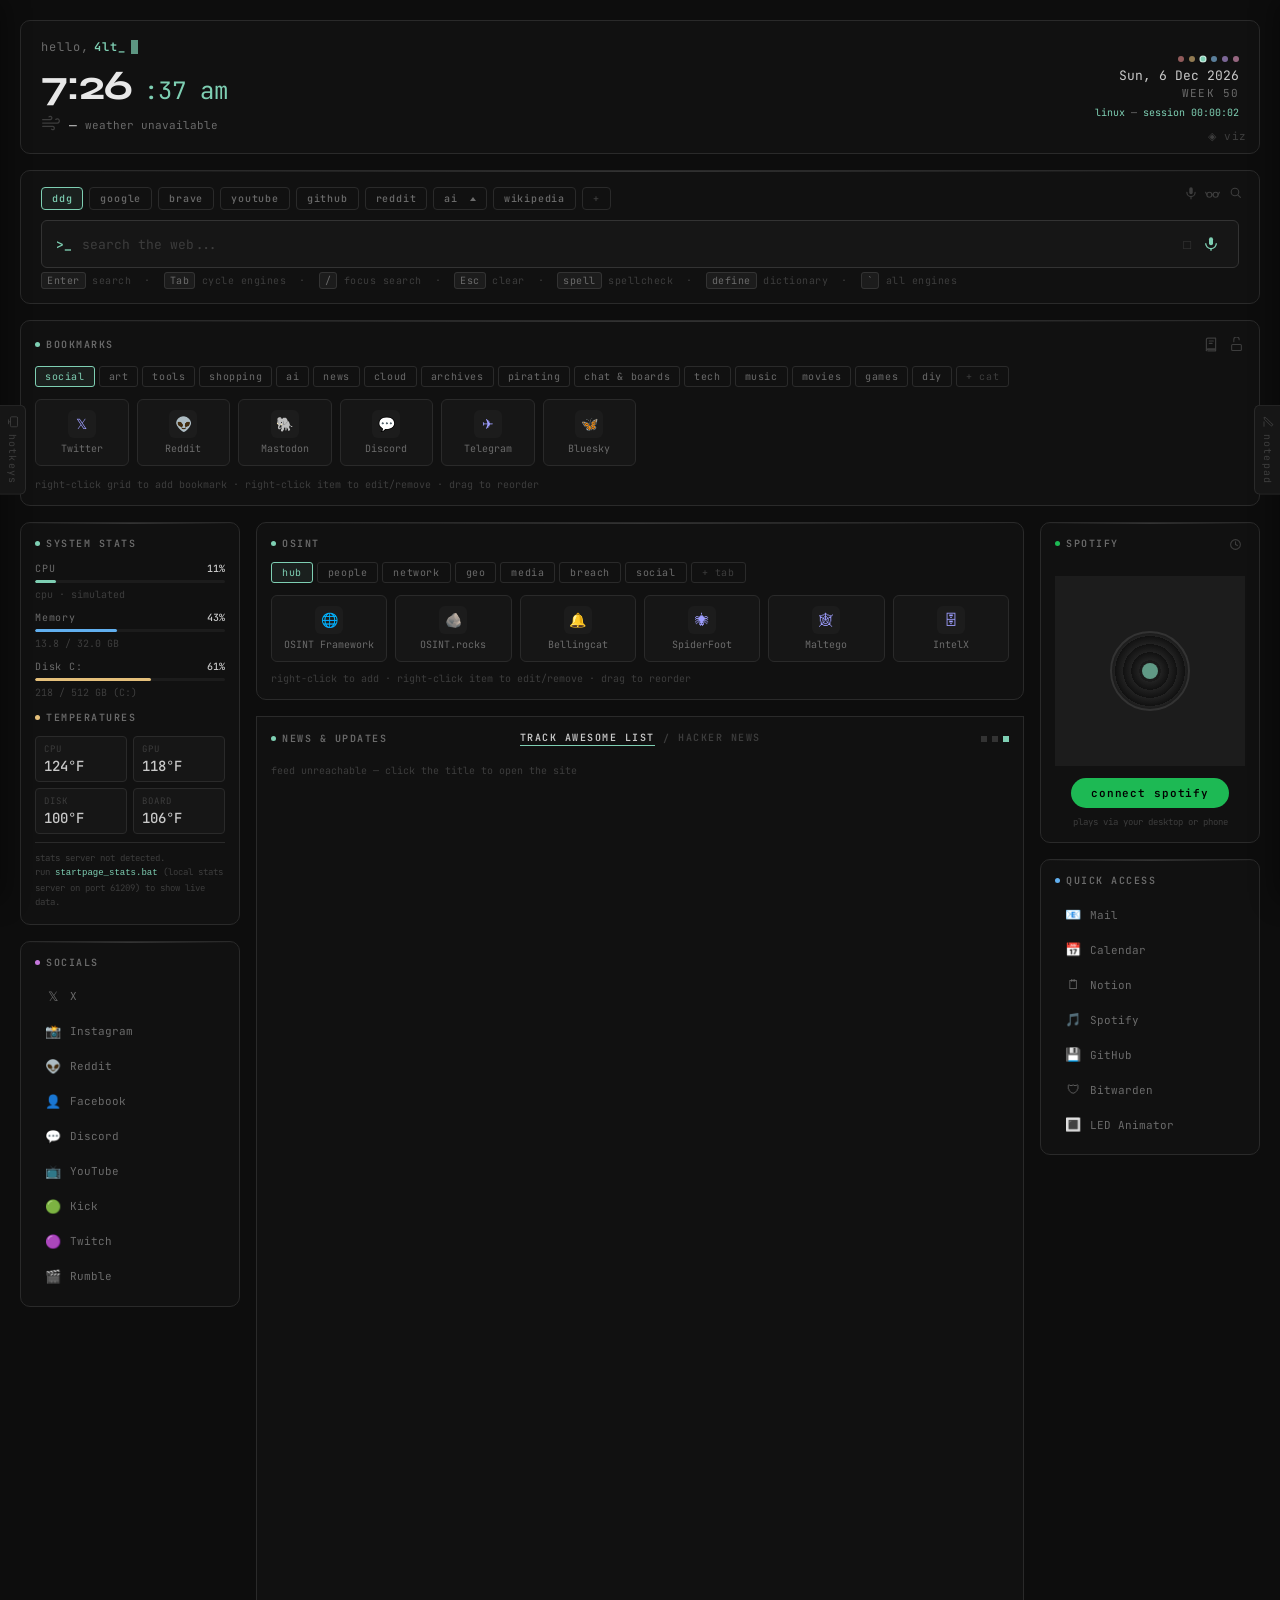
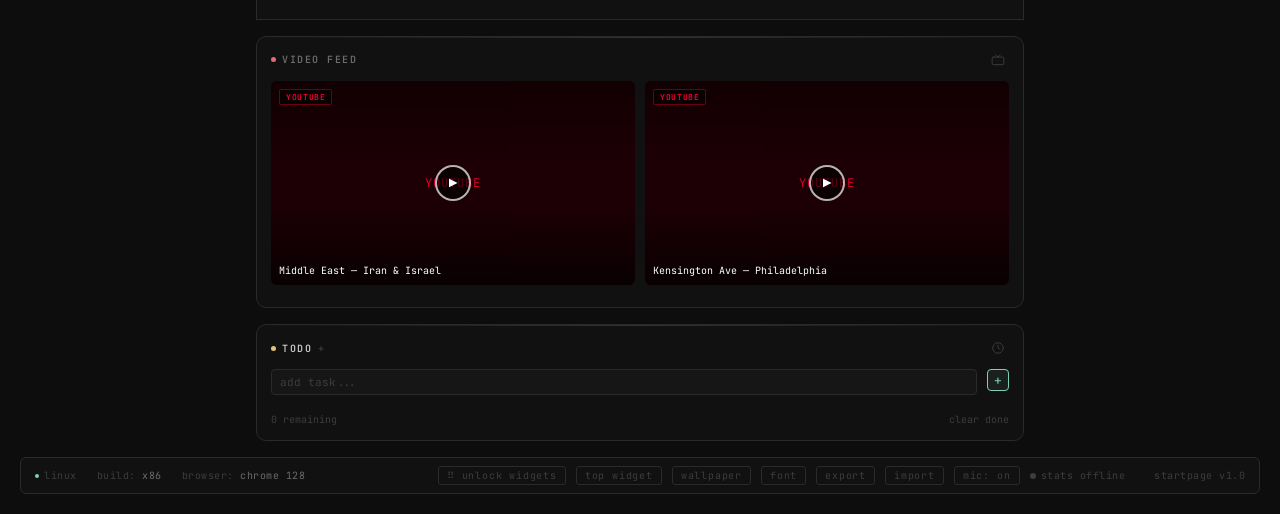
==== commit 1d007be3: "Keep all startpage tabs in sync when another tab saves" ====
--- a/index.html
+++ b/index.html
@@ -14227,7 +14227,12 @@
     waiting = false;
     const batch = pending.splice(0, pending.length);
     let res;
-    try { res = processItems(batch); }
+    try {
+      // Start from the latest saved data — another startpage tab may have saved since this one loaded.
+      const b = JSON.parse(localStorage.getItem('sp_bookmarks') || 'null'); if (b) bookmarks = b;
+      const o = JSON.parse(localStorage.getItem('sp_osint')     || 'null'); if (o) osintData = o;
+      res = processItems(batch);
+    }
     catch (e) {
       console.error('SP//ADD add failed', e);
       return; // no ack — the extension keeps the items queued and retries next load
@@ -14242,6 +14247,34 @@
     if (!waiting) { waiting = true; flush(); }
   });
 })();
+
+// ══════════════════════════════
+//  CROSS-TAB REFRESH
+//  When another startpage tab saves bookmarks or OSINT, this tab reloads them
+//  and redraws, so an out-of-date tab can never save over newer changes.
+//  (The 'storage' event only fires in the OTHER tabs, never the one that saved.)
+// ══════════════════════════════
+window.addEventListener('storage', e => {
+  try {
+    if (e.key === 'sp_bookmarks' && e.newValue) {
+      bookmarks = JSON.parse(e.newValue);
+      if (!bookmarks[activeCategory]) activeCategory = Object.keys(bookmarks)[0];
+      // register any bookmark nicks the other tab added as search shortcuts here too
+      for (const c in bookmarks) (bookmarks[c] || []).forEach(bm => {
+        if (!bm.nick || NICK_MAP[bm.nick]) return;
+        const searchUrl = bm.url.includes('%s') ? bm.url.replace('%s', '') : bm.url + (bm.url.includes('?') ? '&q=' : '?q=');
+        const engine = { id: 'bm_' + bm.nick, nick: bm.nick, name: bm.name, url: searchUrl };
+        ENGINES.push(engine); NICK_MAP[bm.nick] = engine;
+      });
+      buildCategoryTabs(); renderBookmarks();
+    }
+    if (e.key === 'sp_osint' && e.newValue) {
+      osintData = JSON.parse(e.newValue);
+      if (!osintData[osintActive]) osintActive = Object.keys(osintData)[0];
+      buildOsintTabs(); renderOsint();
+    }
+  } catch (err) { console.error('cross-tab refresh failed', err); }
+});
 </script>
 
 <!-- ── CHEAT SHEET PANEL ── -->
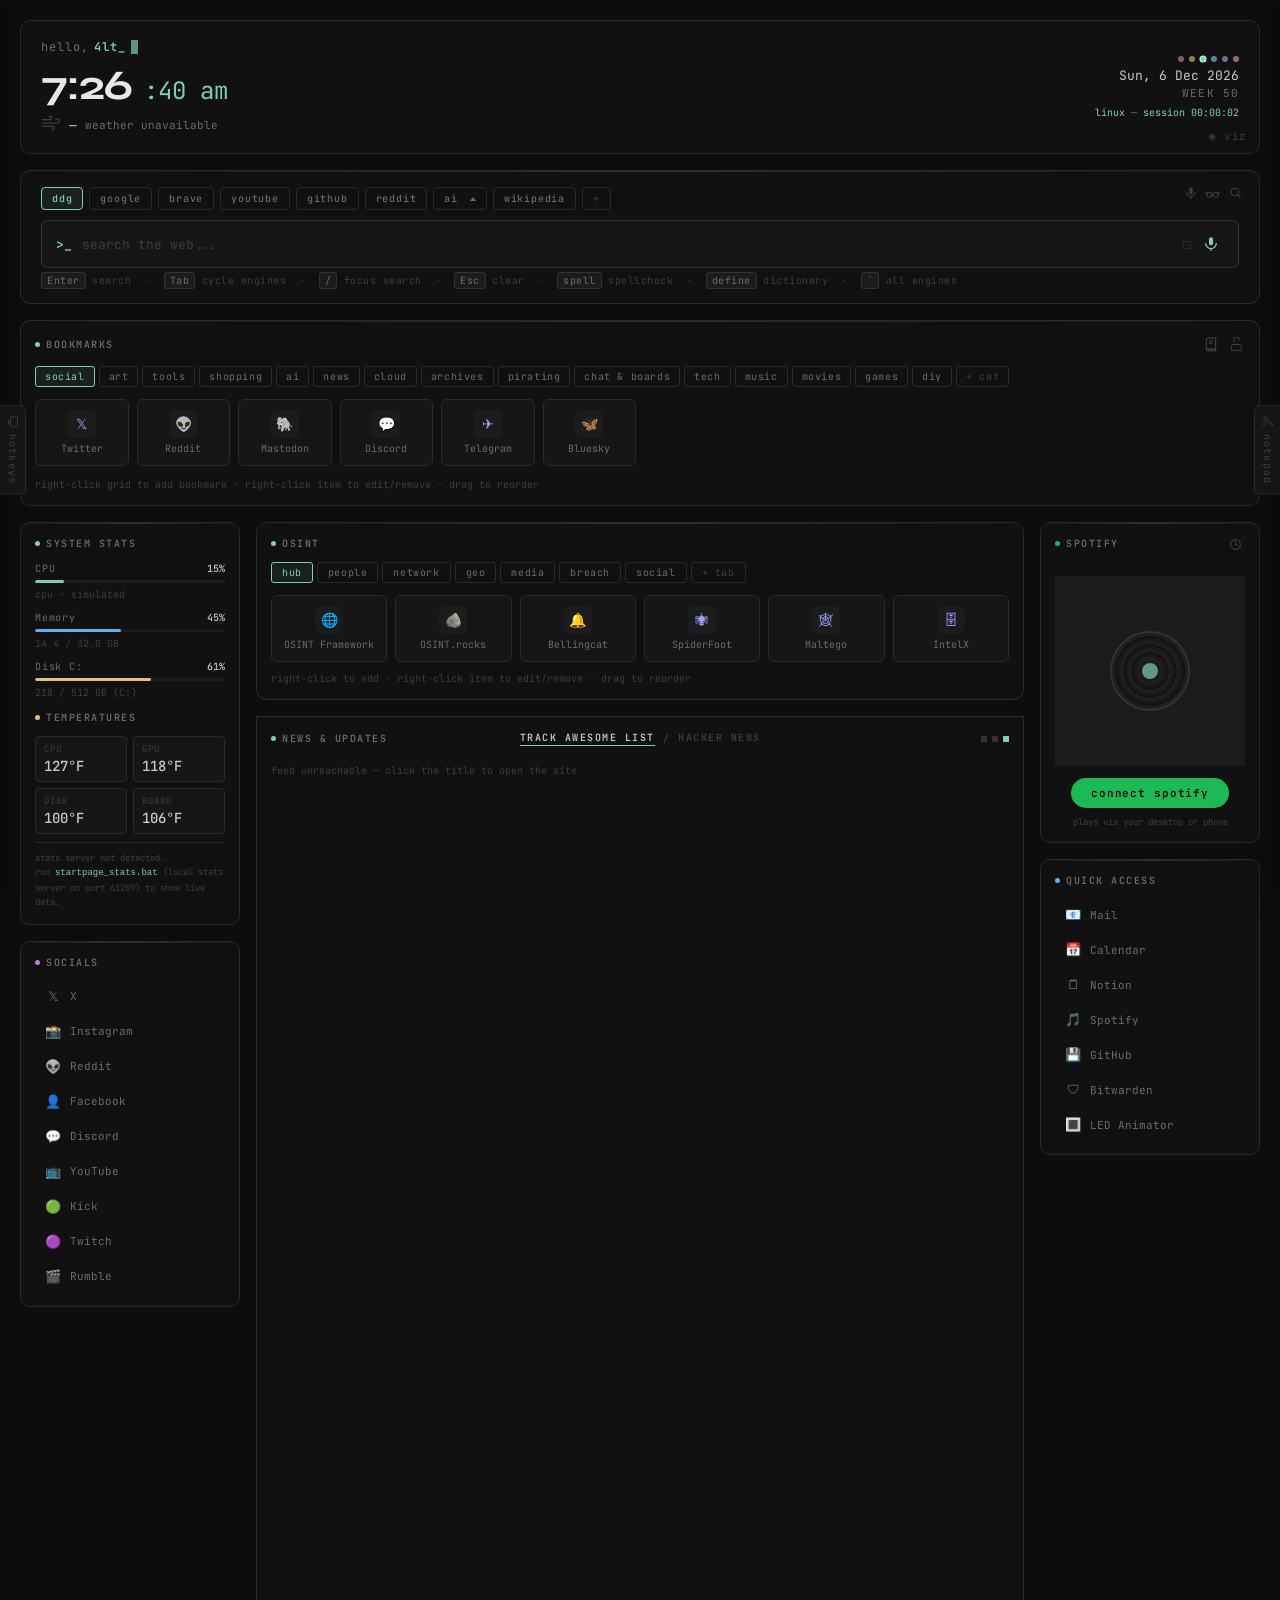
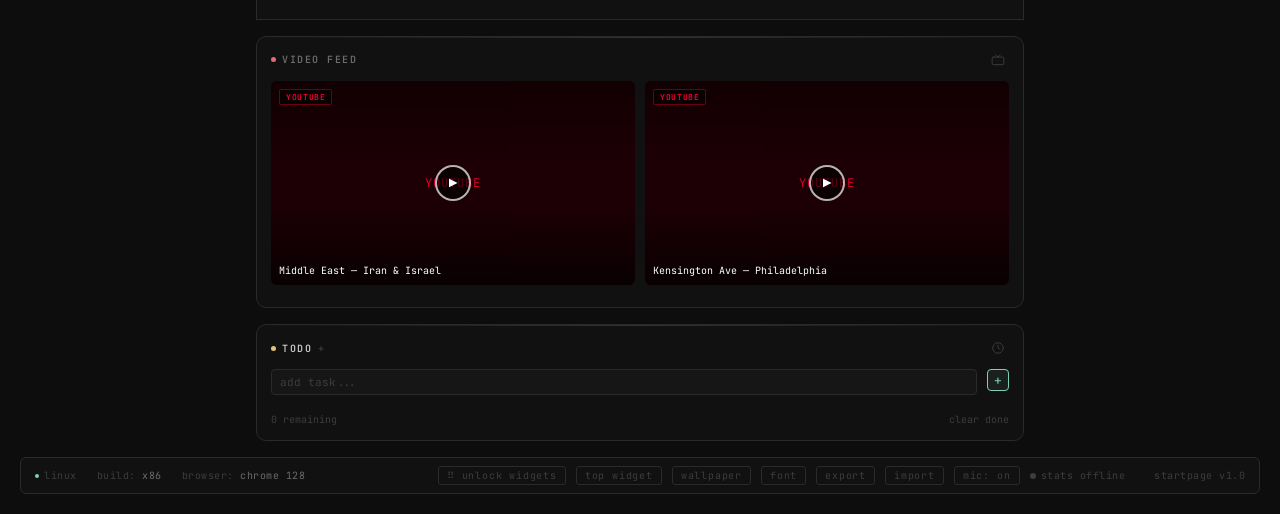
==== commit e9c93721: "Add SP//ADD extension to repo (extension/ folder)" ====
--- a/index.html
+++ b/index.html
@@ -14074,7 +14074,7 @@
 
 // ══════════════════════════════
 //  SP//ADD EXTENSION BRIDGE
-//  Talks to the SP//ADD browser extension (C:\Tools\startpage-ext) through
+//  Talks to the SP//ADD browser extension (the extension/ folder in this repo) through
 //  window.postMessage. Does nothing if the extension isn't installed.
 //  Step 2: sends the current Bookmarks + OSINT category lists (and the
 //  current accent color / font) to the extension whenever they change.
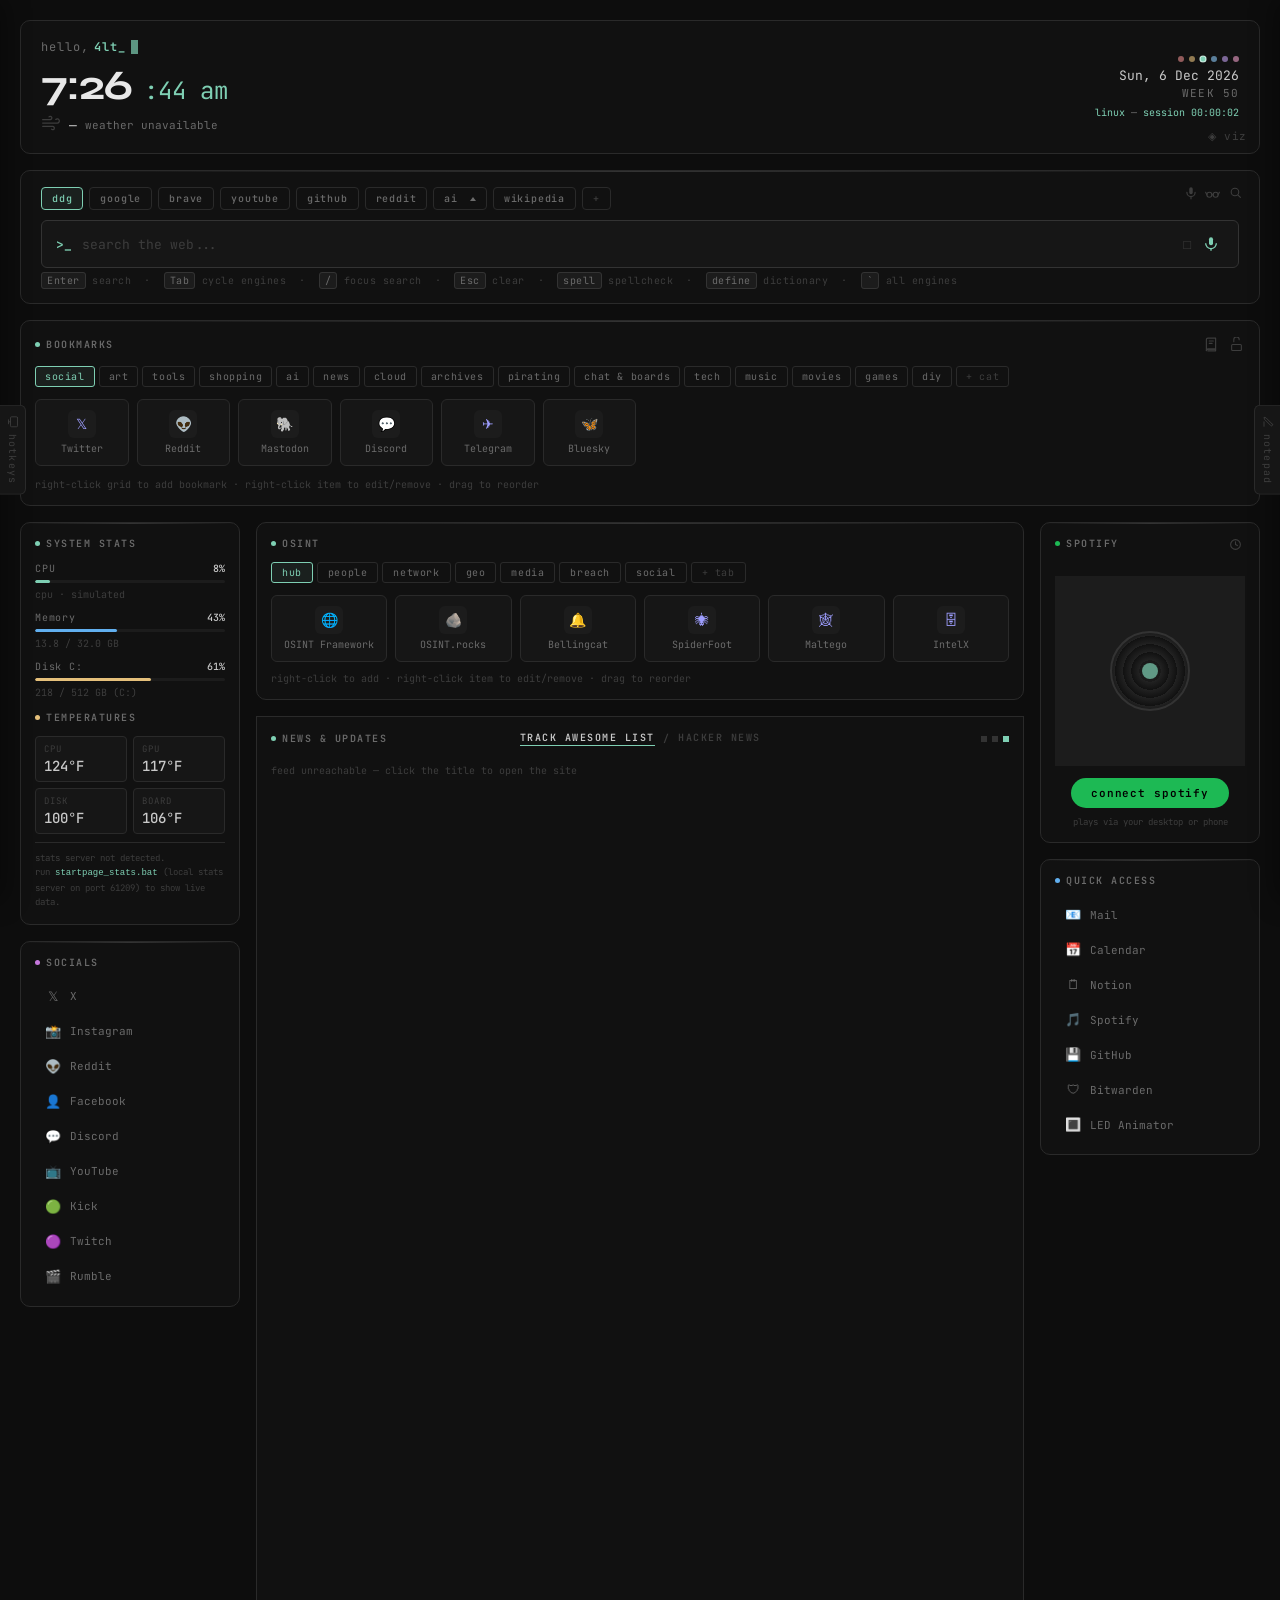
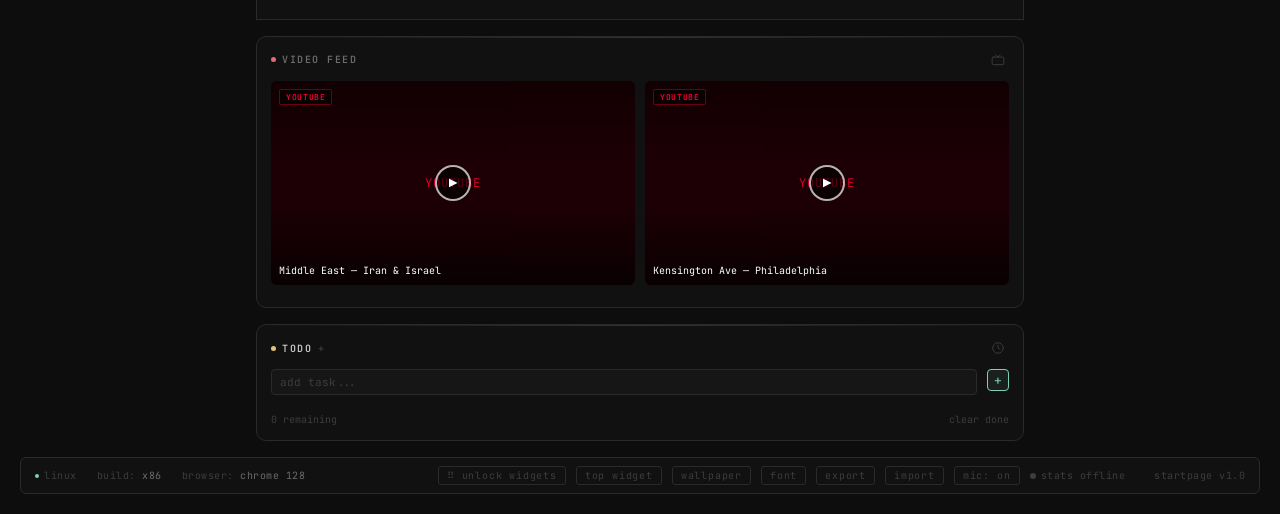
==== commit d3a270f8: "Auto-backup: cap 50, rolling, skip when unchanged" ====
--- a/index.html
+++ b/index.html
@@ -5095,12 +5095,11 @@
 // Read-only otherwise — nothing else in the app ever reads these keys except
 // this section and manual recovery. Reads localStorage directly, so it
 // doesn't matter that the notes variables further down haven't loaded yet.
-// If the browser's storage quota is ever hit, the outer try/catch below just
-// stops writing new automatic snapshots silently — existing ones are never
-// lost by that (manual saves are rare/small enough this isn't a concern).
+// If the browser's storage quota is ever hit, the automatic pool drops its
+// oldest snapshots until the write fits (manual saves are rare/small enough
+// this isn't a concern).
 const AUTO_BACKUP_KEY = 'sp_dailyBackups'; // key name kept from before the interval changed
-const AUTO_BACKUP_INTERVAL_MS = 60 * 60 * 1000;
-const AUTO_BACKUP_MAX = 400;
+const AUTO_BACKUP_MAX = 50; // rolling: oldest drops off when a new one is added
 const MANUAL_BACKUP_KEY = 'sp_manualBackups';
 const MANUAL_BACKUP_MAX = 10;
 const NOTE_SLOT_COUNT = 4;
@@ -5143,28 +5142,45 @@
   };
 }
 
+// Content-only fingerprint of a snapshot (ignores timestamp/date and which
+// note slot happens to be open) so identical states can be detected.
+function backupFingerprint(b) {
+  return JSON.stringify({ todoLists: b.todoLists, todos: b.todos, notes: b.notes });
+}
+
 function runAutoBackup() {
   try {
     let backups;
     try { backups = JSON.parse(localStorage.getItem(AUTO_BACKUP_KEY) || '[]'); } catch (e) { backups = []; }
     if (!Array.isArray(backups)) backups = [];
 
-    const now = Date.now();
+    // Only add a snapshot if something actually changed since the last one.
+    const snap = buildBackupSnapshot();
     const last = backups[backups.length - 1];
-    if (last && (now - last.ts) < AUTO_BACKUP_INTERVAL_MS) return; // not due yet
-
-    backups.push(buildBackupSnapshot());
-    if (backups.length > AUTO_BACKUP_MAX) backups = backups.slice(-AUTO_BACKUP_MAX);
-    localStorage.setItem(AUTO_BACKUP_KEY, JSON.stringify(backups));
+    const changed = !last || backupFingerprint(last) !== backupFingerprint(snap);
+    if (changed) backups.push(snap);
+
+    // Rolling cap — also trims an oversized old list even when nothing changed.
+    const trimmed = backups.length > AUTO_BACKUP_MAX;
+    if (trimmed) backups = backups.slice(-AUTO_BACKUP_MAX);
+
+    if (!changed && !trimmed) return; // nothing to write
+
+    // If storage is still full, keep dropping the oldest until it fits.
+    while (true) {
+      try { localStorage.setItem(AUTO_BACKUP_KEY, JSON.stringify(backups)); break; }
+      catch (e) {
+        if (backups.length <= 1) throw e;
+        backups = backups.slice(Math.ceil(backups.length / 4));
+      }
+    }
   } catch (e) {
     console.error('auto backup failed', e);
   }
 }
 runAutoBackup();
-// Also re-check periodically, not just on page load — otherwise a tab left open
-// for many hours without a refresh would never see the 1-hour mark pass and
-// this safety net would silently stop advancing. The function itself decides
-// whether a new snapshot is actually due, this just gives it a chance to run.
+// Also re-check periodically, not just on page load, so a tab left open for
+// hours still captures changes. A snapshot is only written if something changed.
 setInterval(runAutoBackup, 15 * 60 * 1000);
 
 function loadManualBackups() {
@@ -5225,7 +5241,7 @@
     try { backups = JSON.parse(localStorage.getItem(AUTO_BACKUP_KEY) || '[]'); } catch (e) { backups = []; }
     if (!Array.isArray(backups)) backups = [];
     if (!backups.length) {
-      container.innerHTML = '<div style="color:var(--text3);font-family:var(--mono);font-size:11px;">no automatic backups saved yet — the first one gets written about an hour after the page has been open.</div>';
+      container.innerHTML = '<div style="color:var(--text3);font-family:var(--mono);font-size:11px;">no automatic backups saved yet — one gets written whenever your todos or notes change.</div>';
     } else {
       backups.slice().reverse().forEach((b, idx) => container.appendChild(buildBackupRow(b, `${idx + 1})`)));
     }
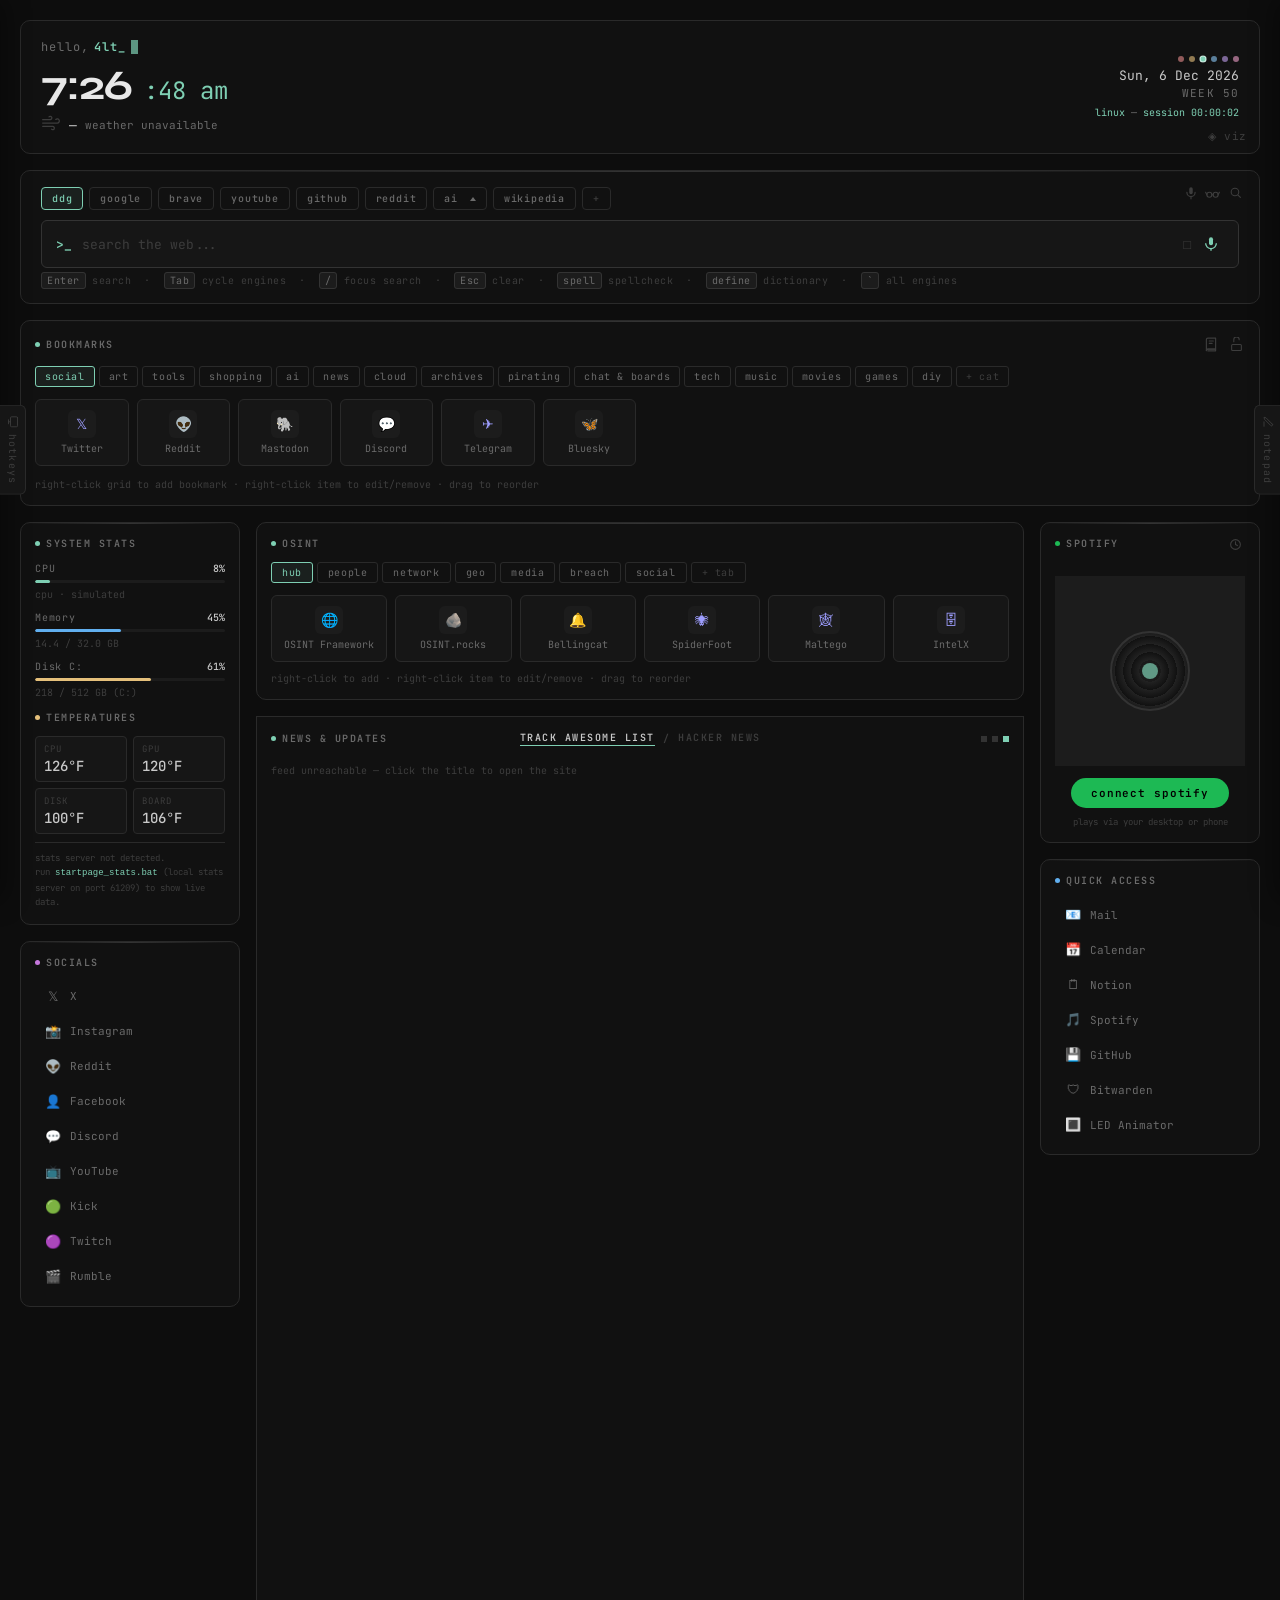
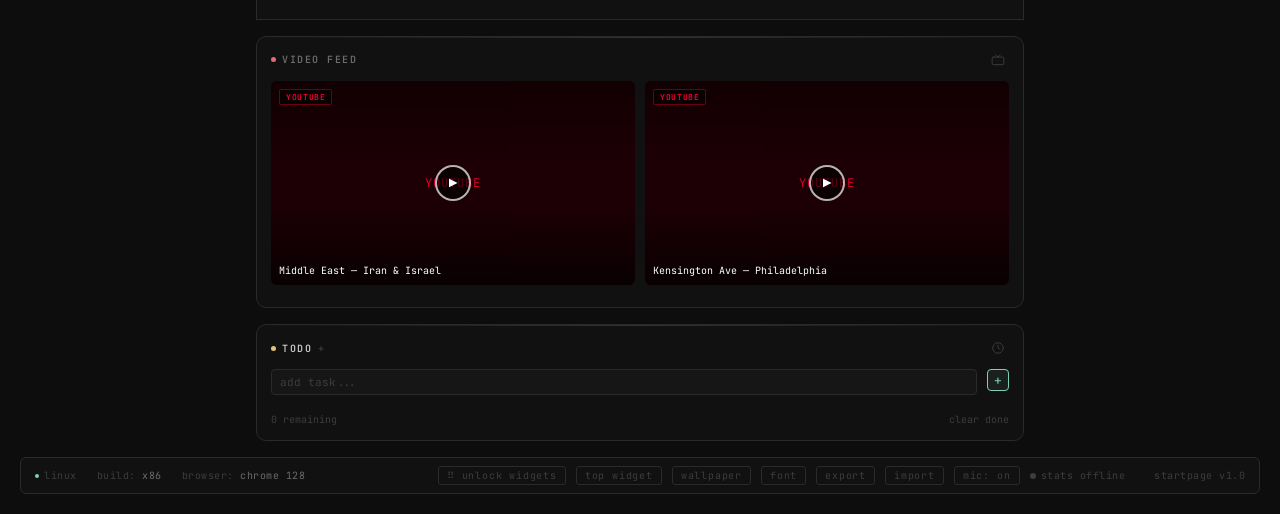
==== commit 018086d4: "Drag bookmarks from browser bar into Bookmarks/OSINT widgets" ====
--- a/index.html
+++ b/index.html
@@ -14291,6 +14291,225 @@
     }
   } catch (err) { console.error('cross-tab refresh failed', err); }
 });
+
+// ══════════════════════════════
+//  DRAG-IN FROM THE BROWSER BOOKMARKS BAR
+//  Drag a bookmark (or any link) from the browser onto the Bookmarks or
+//  OSINT widget to save it there:
+//    · drop on a category tab  → saved into that category
+//    · drop anywhere else      → saved into the category currently open
+//  Works whether the widgets are locked or not. Only drags that started
+//  OUTSIDE this page are handled — the existing reorder drags inside the
+//  page (which also carry a link) are left completely alone.
+//  Highlight: bookmarks = dotted accent outline, osint = dotted yellow
+//  outline, plus a dashed "+" tile at the end of the grid (or a dashed
+//  outline on the tab being hovered) showing exactly where it will land.
+// ══════════════════════════════
+(function extDropInit() {
+  // Any drag that starts inside the page fires dragstart here; drags coming
+  // from the browser UI (bookmarks bar, address bar, other windows) never do.
+  let internalDrag = false;
+  document.addEventListener('dragstart', () => { internalDrag = true; }, true);
+  document.addEventListener('dragend',   () => { internalDrag = false; }, true);
+  // dragend can be lost if the dragged element was re-rendered mid-drag, so a
+  // drop anywhere also resets it (after the drop handlers have had their turn).
+  document.addEventListener('drop', () => { setTimeout(() => { internalDrag = false; }, 0); }, true);
+
+  const TARGETS = [
+    {
+      key: 'bookmarks', widgetId: 'widget-bookmarks', gridId: 'bookmarkGrid', hintId: 'bmHint',
+      tabSel: '.cat-tab', color: 'var(--accent)', fallbackIcon: '\u{1F517}', maxName: 40,
+      cats:     () => Object.keys(bookmarks),
+      active:   () => activeCategory,
+      setActive: c => { activeCategory = c; },
+      list:     c => (bookmarks[c] = bookmarks[c] || []),
+      save:     () => saveBookmarks(),
+      rerender: () => { buildCategoryTabs(); renderBookmarks(); },
+    },
+    {
+      key: 'osint', widgetId: 'widget-osint', gridId: 'osintGrid', hintId: 'osintHint',
+      tabSel: '.osint-tab', color: 'var(--yellow)', fallbackIcon: '\u{1F50D}', maxName: 30,
+      cats:     () => Object.keys(osintData),
+      active:   () => osintActive,
+      setActive: c => { osintActive = c; },
+      list:     c => (osintData[c] = osintData[c] || []),
+      save:     () => saveOsint(),
+      rerender: () => { buildOsintTabs(); renderOsint(); },
+    },
+  ];
+
+  function isExternalLink(e) {
+    if (internalDrag || !e.dataTransfer) return false;
+    const types = Array.from(e.dataTransfer.types || []);
+    return types.includes('text/uri-list') || types.includes('text/x-moz-url');
+  }
+
+  function normUrl(u) {
+    return String(u || '').toLowerCase().replace(/^[a-z]+:\/\//, '').replace(/^www\./, '').replace(/\/+$/, '');
+  }
+
+  // "https://www.cloudboxes.io/plans" → "Cloudboxes"
+  function nameFromUrl(u) {
+    try {
+      const parts = new URL(u).hostname.replace(/^www\./, '').split('.');
+      let base = parts.length >= 2 ? parts[parts.length - 2] : parts[0];
+      if (parts.length >= 3 && base.length <= 3) base = parts[parts.length - 3]; // e.g. bbc.co.uk
+      return base.charAt(0).toUpperCase() + base.slice(1);
+    } catch (e) { return u; }
+  }
+
+  // Pull the URL (and title, when the browser sends one) out of the drop.
+  function readLink(dt) {
+    const uriList = dt.getData('text/uri-list') || '';
+    const lines = uriList.split(/\r?\n/).map(s => s.trim());
+    let url = lines.find(s => s && !s.startsWith('#')) || '';
+    if (!url) url = (dt.getData('text/plain') || '').trim();
+    if (!/^https?:\/\//i.test(url)) return null;
+
+    let name = '';
+    const moz = dt.getData('text/x-moz-url');
+    if (moz) name = (moz.split(/\r?\n/)[1] || '').trim();
+    if (!name) {
+      const html = dt.getData('text/html');
+      if (html) {
+        const doc = new DOMParser().parseFromString(html, 'text/html');
+        const a = doc.querySelector('a');
+        name = ((a ? a.textContent : doc.body.textContent) || '').trim();
+      }
+    }
+    if (!name) {
+      const comment = lines.find(s => s.startsWith('#'));
+      if (comment) name = comment.slice(1).trim();
+    }
+    if (!name || /^https?:\/\//i.test(name)) name = nameFromUrl(url);
+    return { url, name: name.replace(/\s+/g, ' ') };
+  }
+
+  // Which category a drop at this spot would go into.
+  function targetFor(t, e) {
+    const tab = e.target.closest ? e.target.closest(t.tabSel) : null;
+    if (tab && t.cats().includes(tab.textContent)) return { cat: tab.textContent, tab };
+    return { cat: t.active(), tab: null };
+  }
+
+  // ── highlight ──
+  function ghostFor(t) {
+    if (t.ghost) return t.ghost;
+    const g = document.createElement('div');
+    g.className = 'ext-drop-ghost';
+    g.style.cssText = [
+      'display:flex', 'flex-direction:column', 'align-items:center', 'justify-content:center',
+      'gap:5px', 'padding:10px 6px', 'min-height:62px', 'border-radius:0', 'background:transparent',
+      'border:1px dashed ' + t.color, 'color:' + t.color, 'pointer-events:none',
+      'font-family:var(--mono)', 'font-size:10px', 'text-align:center', 'overflow:hidden',
+    ].join(';');
+    g.innerHTML = '<div style="font-size:18px;line-height:1;">+</div><div class="ext-drop-ghost-label"></div>';
+    t.ghost = g;
+    return g;
+  }
+
+  function showHighlight(t, where) {
+    const widget = document.getElementById(t.widgetId);
+    widget.style.outline = '2px dotted ' + t.color;
+    widget.style.outlineOffset = '3px';
+
+    if (t.hotTab && t.hotTab !== where.tab) { t.hotTab.style.outline = ''; t.hotTab.style.outlineOffset = ''; }
+    t.hotTab = where.tab;
+    if (where.tab) {
+      where.tab.style.outline = '2px dashed ' + t.color;
+      where.tab.style.outlineOffset = '2px';
+    }
+
+    // the "+" tile only makes sense when it lands in the category on screen
+    const grid = document.getElementById(t.gridId);
+    const g = ghostFor(t);
+    if (where.cat === t.active()) {
+      g.querySelector('.ext-drop-ghost-label').textContent = '→ ' + where.cat;
+      if (g.parentNode !== grid || grid.lastElementChild !== g) grid.appendChild(g);
+    } else if (g.parentNode) {
+      g.remove();
+    }
+  }
+
+  function clearHighlight(t) {
+    const widget = document.getElementById(t.widgetId);
+    if (widget) { widget.style.outline = ''; widget.style.outlineOffset = ''; }
+    if (t.hotTab) { t.hotTab.style.outline = ''; t.hotTab.style.outlineOffset = ''; t.hotTab = null; }
+    if (t.ghost && t.ghost.parentNode) t.ghost.remove();
+  }
+
+  function flash(t, msg) {
+    const hint = document.getElementById(t.hintId);
+    if (!hint) return;
+    clearTimeout(t.flashTimer);
+    if (t.flashOrig == null) t.flashOrig = { html: hint.innerHTML, color: hint.style.color };
+    hint.textContent = msg;
+    hint.style.color = t.color;
+    t.flashTimer = setTimeout(() => {
+      hint.innerHTML = t.flashOrig.html;
+      hint.style.color = t.flashOrig.color;
+      t.flashOrig = null;
+    }, 2500);
+  }
+
+  TARGETS.forEach(t => {
+    const widget = document.getElementById(t.widgetId);
+    if (!widget) return;
+
+    // Capture phase so the existing reorder handlers inside never see an
+    // outside link (several of them stop the event once they decide it's not theirs).
+    widget.addEventListener('dragover', e => {
+      if (!isExternalLink(e)) return;
+      e.preventDefault();
+      e.stopPropagation();
+      e.dataTransfer.dropEffect = 'copy';
+      showHighlight(t, targetFor(t, e));
+    }, true);
+
+    widget.addEventListener('dragleave', e => {
+      if (!isExternalLink(e)) return;
+      if (!widget.contains(e.relatedTarget)) clearHighlight(t);
+    }, true);
+
+    widget.addEventListener('drop', e => {
+      if (!isExternalLink(e)) return;
+      e.preventDefault();
+      e.stopPropagation();
+      const where = targetFor(t, e);
+      clearHighlight(t);
+
+      const link = readLink(e.dataTransfer);
+      if (!link) { flash(t, 'that drop had no web link in it'); return; }
+
+      const arr = t.list(where.cat);
+      if (arr.some(b => normUrl(b.url) === normUrl(link.url))) {
+        t.setActive(where.cat); t.rerender();
+        flash(t, link.name + ' is already in ' + where.cat);
+        return;
+      }
+
+      const name = link.name.slice(0, t.maxName);
+      let icon = guessEmoji(name, link.url, '');
+      if (icon === '\u{1F517}') icon = t.fallbackIcon;
+      arr.push({ name, url: link.url, icon });
+      t.save();
+      t.setActive(where.cat);   // jump to the category so you can see it landed
+      t.rerender();
+      flash(t, '+ ' + name + ' → ' + where.cat);
+    }, true);
+  });
+
+  // Safety net: clear any highlight once the drag moves off a widget, leaves
+  // the window, or ends anywhere.
+  document.addEventListener('dragover', e => {
+    TARGETS.forEach(t => {
+      const w = document.getElementById(t.widgetId);
+      if (w && !w.contains(e.target)) clearHighlight(t);
+    });
+  });
+  document.addEventListener('dragleave', e => { if (!e.relatedTarget) TARGETS.forEach(clearHighlight); });
+  document.addEventListener('drop', () => TARGETS.forEach(clearHighlight));
+})();
 </script>
 
 <!-- ── CHEAT SHEET PANEL ── -->
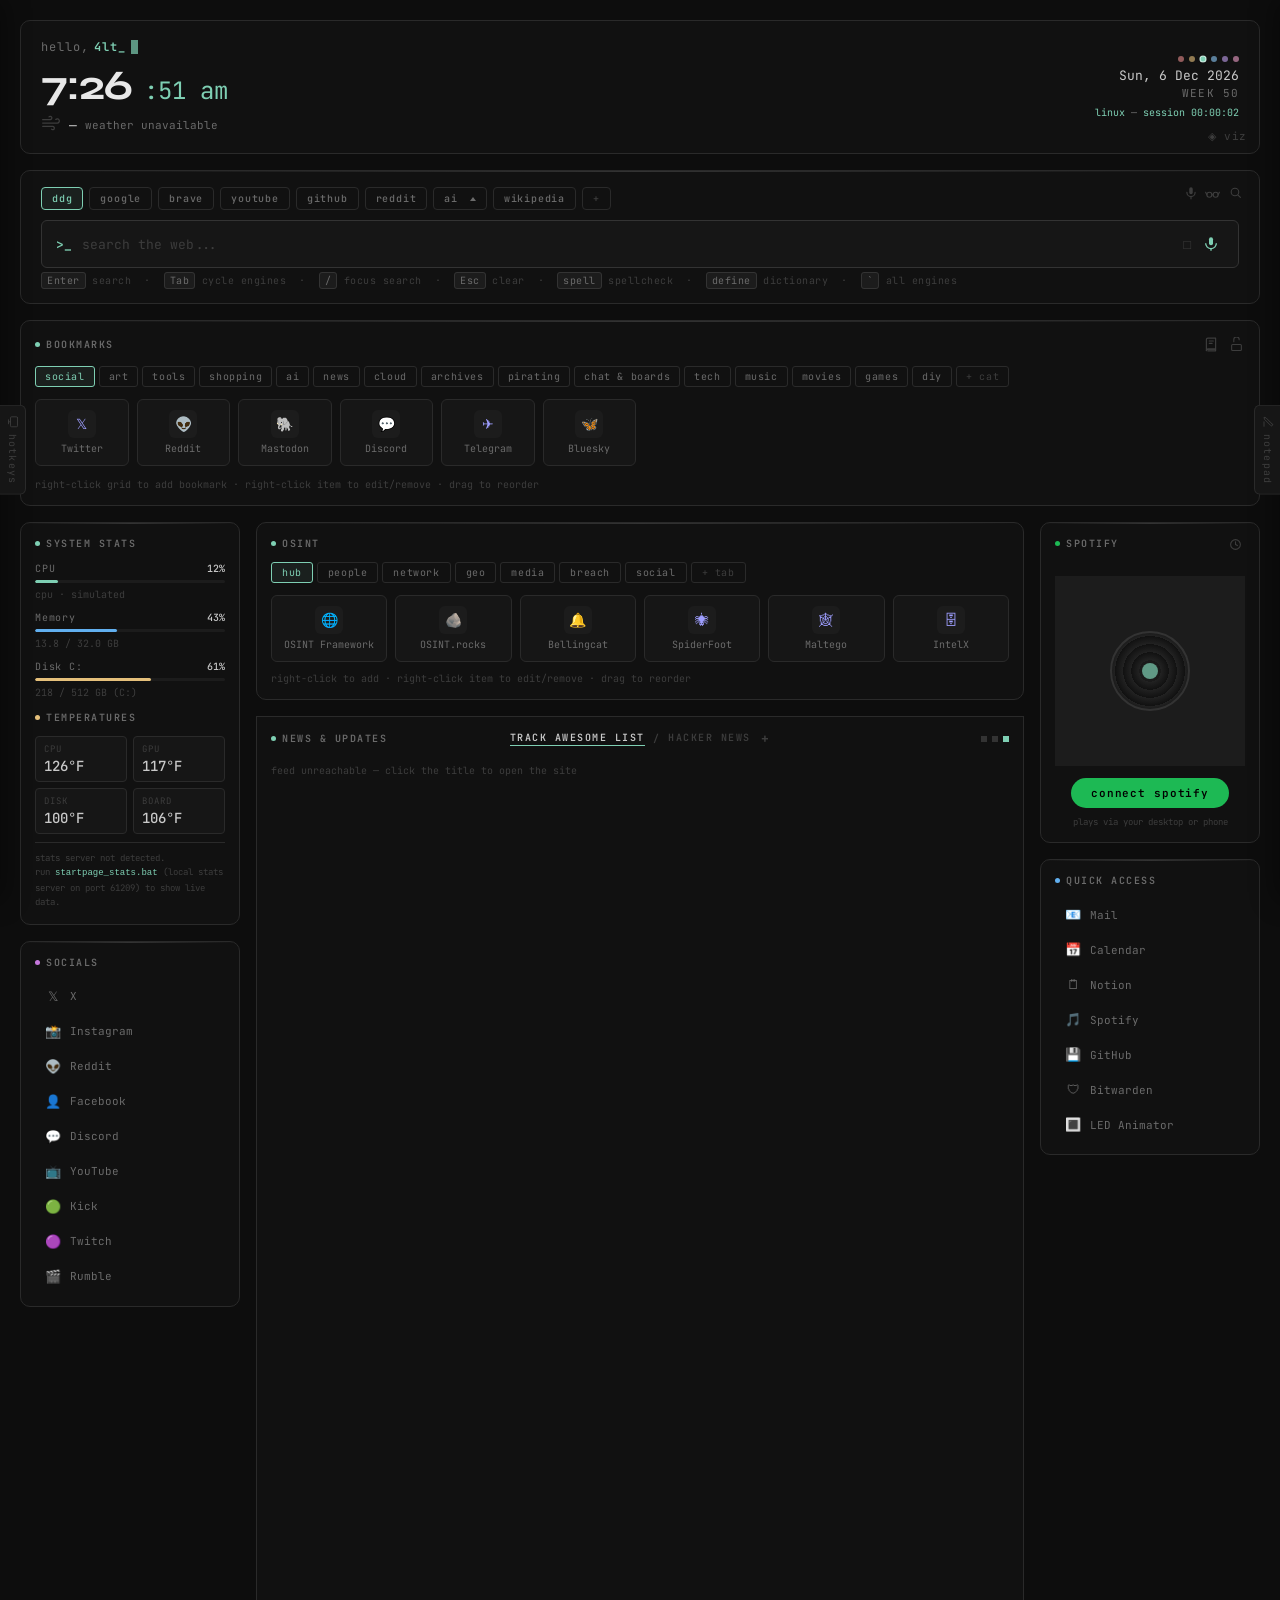
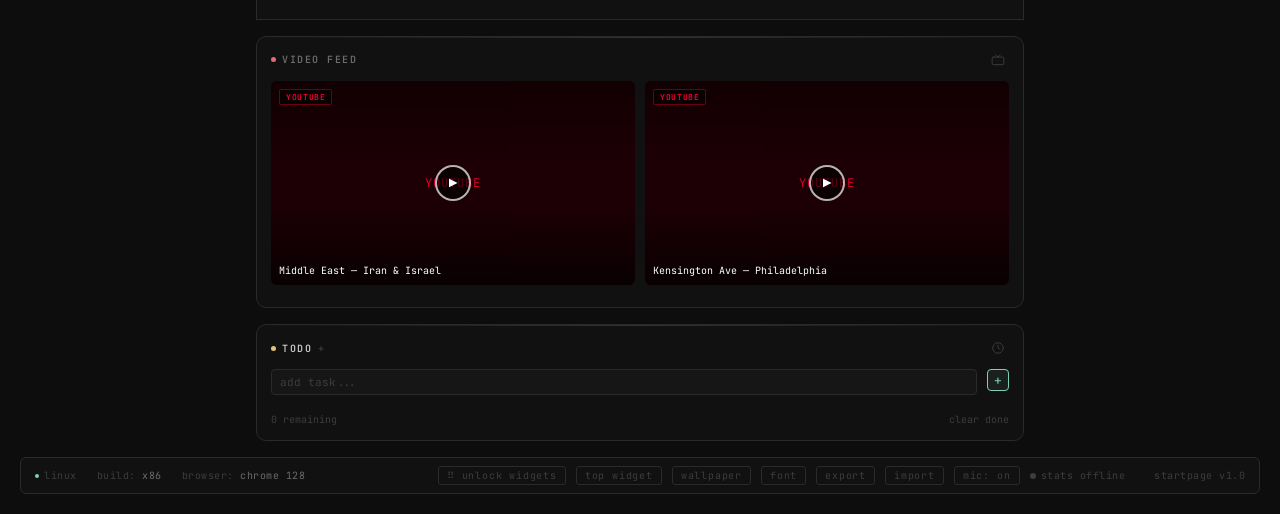
==== commit a8a73fdd: "News & Updates: add/remove RSS feeds (follows bookmarks lock)" ====
--- a/index.html
+++ b/index.html
@@ -2099,11 +2099,12 @@
   #widget-news.news-third { aspect-ratio: 25.5 / 10; }  /* 1/3 of full height */
   #widget-news.news-closed .news-view { display: none; }
   #widget-news.news-closed .panel-title { margin-bottom: 0; }
-  #widget-news .news-head { display: grid; grid-template-columns: 1fr auto 1fr; gap: 10px; }
+  #widget-news .news-head { display: grid; grid-template-columns: minmax(max-content, 1fr) minmax(0, auto) minmax(max-content, 1fr); gap: 10px; }
   .news-head-l { display: flex; align-items: center; gap: 6px; min-width: 0; white-space: nowrap; }
   .news-title-link { color: inherit; text-decoration: none; }
   .news-title-link:hover { color: var(--accent); }
-  .news-srcs { display: flex; align-items: center; gap: 8px; white-space: nowrap; }
+  .news-srcs { display: flex; align-items: center; gap: 8px; white-space: nowrap; min-width: 0; overflow-x: auto; scrollbar-width: none; }
+  .news-srcs::-webkit-scrollbar { display: none; }
   .news-src-btn {
     background: none; border: none; border-bottom: 1px solid transparent; border-radius: 0;
     padding: 0 0 1px; cursor: pointer; outline: none;
@@ -2113,6 +2114,13 @@
   .news-src-btn:hover { color: var(--text2); }
   .news-src-btn.active { color: var(--text); border-bottom-color: var(--accent); }
   .news-sep { color: var(--text3); }
+  .news-add-btn {
+    background: none; border: none; border-radius: 0; padding: 0 2px; cursor: pointer; outline: none;
+    font: inherit; font-size: 13px; line-height: 1; color: var(--text3); transition: color 0.12s;
+  }
+  .news-add-btn:hover { color: var(--accent); }
+  .rss-desc { font-size: 10px; color: var(--text2); margin-top: 2px; overflow: hidden; display: -webkit-box; -webkit-line-clamp: 2; -webkit-box-orient: vertical; }
+  .news-modal-err { font-size: 10px; color: var(--red); min-height: 14px; margin: -4px 0 6px; }
   .news-sizes { display: flex; gap: 5px; align-items: center; justify-self: end; }
   .news-size {
     width: 6px; height: 6px; padding: 0; border: none; border-radius: 0;
@@ -2395,9 +2403,7 @@
           <span class="drag-handle" title="drag to move">⠿</span>
           <span class="dot" style="background:var(--accent);"></span><a class="news-title-link" id="newsTitleLink" href="https://www.trackawesomelist.com/">News &amp; Updates</a>
         </span>
-        <span class="news-srcs">
-          <button class="news-src-btn active" data-src="tal">Track Awesome List</button><span class="news-sep">/</span><button class="news-src-btn" data-src="hn">Hacker News</button>
-        </span>
+        <span class="news-srcs" id="newsSrcs"></span>
         <span class="news-sizes">
           <button class="news-size" data-size="closed" title="collapse"></button>
           <button class="news-size" data-size="third" title="1/3 size"></button>
@@ -2907,6 +2913,40 @@
     <div class="modal-btns">
       <button class="modal-btn" id="linkModalCancel">cancel</button>
       <button class="modal-btn primary" id="linkModalSave">save</button>
+    </div>
+  </div>
+</div>
+
+<!-- ── NEWS & UPDATES FEED CONTEXT MENU (only while bookmarks unlocked) ── -->
+<div class="ctx-menu" id="newsCtxMenu">
+  <div class="ctx-item" id="newsCtxAdd">＋ &nbsp;add RSS feed</div>
+  <div class="ctx-sep"></div>
+  <div class="ctx-item" id="newsCtxRemove" style="color:var(--red)">✕ &nbsp;remove feed</div>
+</div>
+
+<!-- ── NEWS & UPDATES: ADD RSS FEED MODAL ── -->
+<div class="modal-overlay" id="newsFeedOverlay">
+  <div class="modal">
+    <h3>add RSS feed</h3>
+    <label>TITLE <span style="color:var(--text3);font-size:9px;letter-spacing:0;">— optional · uses the feed's own name if left blank</span></label>
+    <input type="text" id="newsFeedTitle" placeholder="Krebs on Security" maxlength="40">
+    <label>RSS ADDRESS</label>
+    <input type="text" id="newsFeedUrl" placeholder="https://krebsonsecurity.com/feed/">
+    <div class="news-modal-err" id="newsFeedErr"></div>
+    <div class="modal-btns">
+      <button class="modal-btn" id="newsFeedCancel">cancel</button>
+      <button class="modal-btn primary" id="newsFeedSave">add</button>
+    </div>
+  </div>
+</div>
+
+<!-- ── NEWS & UPDATES: REMOVE FEED CONFIRM ── -->
+<div class="modal-overlay" id="newsDelOverlay">
+  <div class="modal">
+    <h3 id="newsDelText">are you sure you want to delete feed?</h3>
+    <div class="modal-btns">
+      <button class="modal-btn" id="newsDelNo">no</button>
+      <button class="modal-btn primary" id="newsDelYes" style="color:var(--red);border-color:var(--red);background:transparent;">yes</button>
     </div>
   </div>
 </div>
@@ -6539,6 +6579,7 @@
   // load this runs before those sections are defined)
   try { renderLinkLists(); } catch (e) {}
   try { renderTodos(); renderTodoListTabs(); } catch (e) {}
+  try { if (window.spNewsLockChanged) window.spNewsLockChanged(); } catch (e) {}
 }
 
 // ── Lock button click + sound ──
@@ -13874,8 +13915,8 @@
 
 
 // ── NEWS & UPDATES widget — multi-source feed (Track Awesome List, Hacker News) ──
-// To add a source later: add an entry to SOURCES (load + render) and a matching
-// <button class="news-src-btn" data-src="..."> in the widget header.
+// Built-in sources live in BUILTIN; user RSS feeds are added/removed from the header
+// ("+" button or right-click a feed name) while the bookmarks lock is open.
 (function initNewsWidget() {
   const W = document.getElementById('widget-news');
   const LIST = document.getElementById('newsList');
@@ -14015,19 +14056,134 @@
     });
   }
 
-  const SOURCES = {
-    tal: { home: TAL,                            ttl: 60 * 60 * 1000, load: loadTAL, render: renderTAL },
-    hn:  { home: 'https://news.ycombinator.com/', ttl: 10 * 60 * 1000, load: loadHN,  render: renderHN  },
+  // ── Generic RSS / Atom feeds (user-added) ──
+  // Try the feed directly; most feeds block cross-site reads, so fall back to the
+  // cors.dev relay (free, no key — it sees the feed address, nothing else).
+  const RELAY = 'https://proxy.cors.dev/?url=';  // ?url= form: browsers mangle a raw https:// inside the path
+  async function fetchText(url) {
+    let last = null;
+    for (const u of [url, RELAY + encodeURIComponent(url)]) {
+      const ctl = new AbortController();
+      const timer = setTimeout(() => ctl.abort(), 12000);
+      try {
+        const r = await fetch(u, { cache: 'no-cache', signal: ctl.signal });
+        if (!r.ok) throw new Error('HTTP ' + r.status);
+        return await r.text();
+      } catch (e) { last = e; } finally { clearTimeout(timer); }
+    }
+    throw last || new Error('unreachable');
+  }
+
+  const kid = (node, names) => { for (const c of node.children) if (names.includes(c.localName)) return c; return null; };
+  const txt = (node, names) => { const k = kid(node, names); return k ? k.textContent.trim() : ''; };
+  const plain = html => {
+    if (!html) return '';
+    const t = parser.parseFromString(html, 'text/html').body.textContent || '';
+    return t.replace(/\s+/g, ' ').trim().slice(0, 240);
   };
-  const ORDER = Object.keys(SOURCES);
+
+  function parseFeed(text) {
+    const doc = parser.parseFromString(text, 'application/xml');
+    if (doc.getElementsByTagName('parsererror').length) throw new Error('not a feed');
+    const root = doc.documentElement;
+    const isAtom = root.localName === 'feed';
+    const chan = isAtom ? root : (root.getElementsByTagName('channel')[0] || root);
+    let home = '';
+    if (isAtom) {
+      for (const l of chan.children) if (l.localName === 'link' && (!l.getAttribute('rel') || l.getAttribute('rel') === 'alternate')) { home = l.getAttribute('href') || ''; break; }
+    } else home = txt(chan, ['link']);
+    const nodes = [...doc.getElementsByTagName(isAtom ? 'entry' : 'item')].slice(0, 50);
+    const items = nodes.map(n => {
+      let url = '';
+      if (isAtom) {
+        for (const l of n.children) if (l.localName === 'link' && (!l.getAttribute('rel') || l.getAttribute('rel') === 'alternate')) { url = l.getAttribute('href') || ''; break; }
+      } else {
+        url = txt(n, ['link']);
+        const g = kid(n, ['guid']);
+        if (!url && g && g.getAttribute('isPermaLink') !== 'false') url = g.textContent.trim();
+      }
+      const when = Date.parse(txt(n, ['pubDate', 'published', 'updated', 'date']));
+      const authorEl = kid(n, ['author', 'creator']);
+      const by = authorEl ? (txt(authorEl, ['name']) || authorEl.textContent.trim()) : '';
+      return {
+        title: plain(txt(n, ['title'])) || '(untitled)',
+        url, by: by.slice(0, 60),
+        t: isNaN(when) ? 0 : Math.floor(when / 1000),
+        desc: plain(txt(n, ['description', 'summary', 'encoded', 'content'])),
+        comments: txt(n, ['comments']),
+      };
+    });
+    if (!items.length) throw new Error('no items');
+    return { title: plain(txt(chan, ['title'])), home: safeUrl(home) || '', items };
+  }
+
+  function renderRSS(data) {
+    LIST.textContent = '';
+    (data.items || []).forEach((h, i) => {
+      const row = el('div', 'hn-row');
+      const rank = el('span', 'hn-rank'); rank.textContent = pad(i + 1);
+      const main = el('div', 'hn-main');
+      const link = safeUrl(h.url);
+      const a = el(link ? 'a' : 'span', 'hn-title'); if (link) a.href = link; a.textContent = h.title;
+      main.appendChild(a);
+      if (link) { try { const d = el('span', 'hn-dom'); d.textContent = ' (' + new URL(link).hostname.replace(/^www\./, '') + ')'; main.appendChild(d); } catch (e) {} }
+      const bits = [];
+      if (h.t) bits.push(ago(h.t));
+      if (h.by) bits.push('by ' + h.by);
+      const cm = safeUrl(h.comments);
+      if (bits.length || cm) {
+        const meta = el('div', 'hn-meta');
+        meta.append(bits.join(' · '));
+        if (cm) { if (bits.length) meta.append(' · '); const c = el('a'); c.href = cm; c.textContent = 'comments'; meta.appendChild(c); }
+        main.appendChild(meta);
+      }
+      if (h.desc && h.desc !== h.title) { const d = el('div', 'rss-desc'); d.textContent = h.desc; main.appendChild(d); }
+      row.append(rank, main);
+      LIST.appendChild(row);
+    });
+    if (!LIST.children.length) status('no items in this feed');
+  }
+
+  // ── Source registry: built-ins (removable) + user feeds ──
+  const BUILTIN = {
+    tal: { title: 'Track Awesome List', home: TAL,                            ttl: 60 * 60 * 1000, load: loadTAL, render: renderTAL },
+    hn:  { title: 'Hacker News',        home: 'https://news.ycombinator.com/', ttl: 10 * 60 * 1000, load: loadHN,  render: renderHN  },
+  };
+  const readJSON = (k, d) => { try { const v = JSON.parse(lsGet(k, 'null')); return v == null ? d : v; } catch (e) { return d; } };
+  let customFeeds = readJSON('sp_news_custom', []);   // [{ id, title, url }]
+  let hiddenBuiltins = readJSON('sp_news_hidden', []); // built-in ids the user removed
+  let SOURCES = {};
+  let ORDER = [];
+
+  function rebuildSources() {
+    SOURCES = {};
+    Object.keys(BUILTIN).forEach(id => { if (!hiddenBuiltins.includes(id)) SOURCES[id] = BUILTIN[id]; });
+    customFeeds.forEach(f => {
+      if (!safeUrl(f.url)) return;
+      SOURCES[f.id] = {
+        title: f.title, url: f.url, ttl: 30 * 60 * 1000,
+        get home() { const c = readCache(f.id); return (c && c.data && c.data.home) || (() => { try { return new URL(f.url).origin + '/'; } catch (e) { return f.url; } })(); },
+        load: () => fetchText(f.url).then(parseFeed),
+        render: renderRSS,
+      };
+    });
+    ORDER = Object.keys(SOURCES);
+  }
+  function saveFeeds() {
+    lsSet('sp_news_custom', JSON.stringify(customFeeds));
+    lsSet('sp_news_hidden', JSON.stringify(hiddenBuiltins));
+  }
+
+  rebuildSources();
   let current = lsGet('sp_news_src', 'tal');
-  if (!SOURCES[current]) current = 'tal';
+  if (!SOURCES[current]) current = ORDER[0] || null;
   const inflight = {};
 
   function readCache(id) { try { return JSON.parse(lsGet('sp_news_cache_' + id, 'null')); } catch (e) { return null; } }
 
   function show(id) {
     const S = SOURCES[id];
+    if (!S) { LIST.textContent = ''; status('no feeds — unlock bookmarks, then click + to add one'); return; }
     const cache = readCache(id);
     if (cache && cache.data) S.render(cache.data);
     else { LIST.textContent = ''; status('loading…'); }
@@ -14036,7 +14192,7 @@
     inflight[id] = S.load()
       .then(data => {
         lsSet('sp_news_cache_' + id, JSON.stringify({ t: Date.now(), data }));
-        if (current === id) { const top = LIST.scrollTop; S.render(data); LIST.scrollTop = top; }
+        if (current === id) { const top = LIST.scrollTop; S.render(data); LIST.scrollTop = top; markTabs(); }
       })
       .catch(() => {
         if (current === id && !(cache && cache.data)) { LIST.textContent = ''; status('feed unreachable — click the title to open the site'); }
@@ -14044,9 +14200,37 @@
       .finally(() => { delete inflight[id]; });
   }
 
+  // ── Header tab strip (rebuilt whenever feeds or the lock change) ──
+  const SRCS = document.getElementById('newsSrcs');
+  function renderTabs() {
+    if (!SRCS) return;
+    SRCS.textContent = '';
+    ORDER.forEach((id, i) => {
+      if (i) { const sep = el('span', 'news-sep'); sep.textContent = '/'; SRCS.appendChild(sep); }
+      const b = el('button', 'news-src-btn');
+      b.dataset.src = id;
+      b.textContent = SOURCES[id].title;
+      b.addEventListener('click', e => { e.stopPropagation(); switchSource(id); });
+      b.addEventListener('contextmenu', e => {
+        if (bmLocked) return;                     // locked → normal browser behaviour, no menu
+        e.preventDefault(); e.stopPropagation();
+        showNewsCtx(e, id);
+      });
+      SRCS.appendChild(b);
+    });
+    if (!bmLocked) {
+      const add = el('button', 'news-add-btn');
+      add.textContent = '+';
+      add.title = 'add RSS feed';
+      add.addEventListener('click', e => { e.stopPropagation(); openFeedModal(); });
+      SRCS.appendChild(add);
+    }
+    markTabs();
+  }
+
   function markTabs() {
     W.querySelectorAll('.news-src-btn').forEach(b => b.classList.toggle('active', b.dataset.src === current));
-    if (TITLE) TITLE.href = SOURCES[current].home;
+    if (TITLE && SOURCES[current]) TITLE.href = SOURCES[current].home;
   }
 
   // Quick horizontal slide: old list exits toward the side away from the new tab, new list enters from the other side.
@@ -14071,6 +14255,98 @@
       { duration: 200, easing: 'cubic-bezier(0.2, 0.8, 0.2, 1)' });
   }
 
+  // ── Right-click menu on feed names ──
+  const CTX = document.getElementById('newsCtxMenu');
+  let ctxId = null;
+  function showNewsCtx(e, id) {
+    ctxId = id;
+    CTX.style.left = Math.min(e.clientX, window.innerWidth - 160) + 'px';
+    CTX.style.top = Math.min(e.clientY, window.innerHeight - 90) + 'px';
+    CTX.classList.add('visible');
+  }
+  document.addEventListener('click', () => CTX && CTX.classList.remove('visible'));
+  document.getElementById('newsCtxAdd').addEventListener('click', () => openFeedModal());
+  document.getElementById('newsCtxRemove').addEventListener('click', () => { if (ctxId) askRemove(ctxId); });
+
+  // ── Add-feed modal ──
+  const FO = document.getElementById('newsFeedOverlay');
+  const FT = document.getElementById('newsFeedTitle');
+  const FU = document.getElementById('newsFeedUrl');
+  const FE = document.getElementById('newsFeedErr');
+  const FS = document.getElementById('newsFeedSave');
+  function openFeedModal() {
+    if (bmLocked) return;
+    FT.value = ''; FU.value = ''; FE.textContent = '';
+    FS.disabled = false; FS.textContent = 'add';
+    FO.classList.add('visible');
+    setTimeout(() => FT.focus(), 30);
+  }
+  const closeFeedModal = () => FO.classList.remove('visible');
+  async function saveFeed() {
+    let url = FU.value.trim();
+    if (url && !/^[a-z]+:\/\//i.test(url)) url = 'https://' + url;
+    if (!safeUrl(url)) { FE.textContent = 'enter a full RSS address (https://…)'; FU.focus(); return; }
+    if (customFeeds.some(f => f.url === url)) { FE.textContent = 'that feed is already added'; return; }
+    FE.textContent = ''; FS.disabled = true; FS.textContent = 'checking…';
+    try {
+      const data = parseFeed(await fetchText(url));        // make sure it really is a readable feed
+      const id = 'c' + Date.now().toString(36);
+      const title = (FT.value.trim() || data.title || new URL(url).hostname).slice(0, 40);
+      customFeeds.push({ id, title, url });
+      saveFeeds();
+      lsSet('sp_news_cache_' + id, JSON.stringify({ t: Date.now(), data }));
+      rebuildSources(); renderTabs();
+      closeFeedModal();
+      if (!current) { current = id; lsSet('sp_news_src', id); markTabs(); show(id); }
+      else switchSource(id);
+    } catch (e) {
+      FE.textContent = "couldn't read an RSS/Atom feed at that address";
+    } finally { FS.disabled = false; FS.textContent = 'add'; }
+  }
+  FS.addEventListener('click', saveFeed);
+  document.getElementById('newsFeedCancel').addEventListener('click', closeFeedModal);
+  FO.addEventListener('click', e => { if (e.target === FO) closeFeedModal(); });
+  [FT, FU].forEach(inp => inp.addEventListener('keydown', e => {
+    if (e.key === 'Enter') { e.preventDefault(); saveFeed(); }
+    if (e.key === 'Escape') closeFeedModal();
+  }));
+
+  // ── Remove-feed confirm ──
+  const DO = document.getElementById('newsDelOverlay');
+  let delId = null;
+  function askRemove(id) {
+    if (bmLocked || !SOURCES[id]) return;
+    delId = id;
+    document.getElementById('newsDelText').textContent = `are you sure you want to delete feed "${SOURCES[id].title}"?`;
+    DO.classList.add('visible');
+  }
+  const closeDel = () => { DO.classList.remove('visible'); delId = null; };
+  document.getElementById('newsDelNo').addEventListener('click', closeDel);
+  DO.addEventListener('click', e => { if (e.target === DO) closeDel(); });
+  document.getElementById('newsDelYes').addEventListener('click', () => {
+    const id = delId; closeDel();
+    if (!id) return;
+    if (BUILTIN[id]) { if (!hiddenBuiltins.includes(id)) hiddenBuiltins.push(id); }
+    else customFeeds = customFeeds.filter(f => f.id !== id);
+    saveFeeds();
+    try { localStorage.removeItem('sp_news_cache_' + id); } catch (e) {}
+    const wasIdx = ORDER.indexOf(id);
+    rebuildSources();
+    if (current === id) {
+      current = ORDER[Math.min(Math.max(wasIdx, 0), ORDER.length - 1)] || null;
+      lsSet('sp_news_src', current || '');
+      show(current);
+    }
+    renderTabs();
+  });
+  document.addEventListener('keydown', e => { if (e.key === 'Escape' && DO.classList.contains('visible')) closeDel(); });
+
+  // bookmarks lock toggled → show/hide "+" and enable/disable right-click
+  window.spNewsLockChanged = () => {
+    renderTabs();
+    if (bmLocked) { CTX.classList.remove('visible'); closeFeedModal(); closeDel(); }
+  };
+
   function setSize(size) {
     if (!SIZES.includes(size)) size = 'full';
     SIZES.forEach(s => W.classList.toggle('news-' + s, s === size));
@@ -14080,11 +14356,9 @@
 
   W.querySelectorAll('.news-size').forEach(b =>
     b.addEventListener('click', e => { e.stopPropagation(); setSize(b.dataset.size); }));
-  W.querySelectorAll('.news-src-btn').forEach(b =>
-    b.addEventListener('click', e => { e.stopPropagation(); switchSource(b.dataset.src); }));
 
   setSize(lsGet('sp_news_size', 'full'));
-  markTabs();
+  renderTabs();
   show(current);
 })();
 
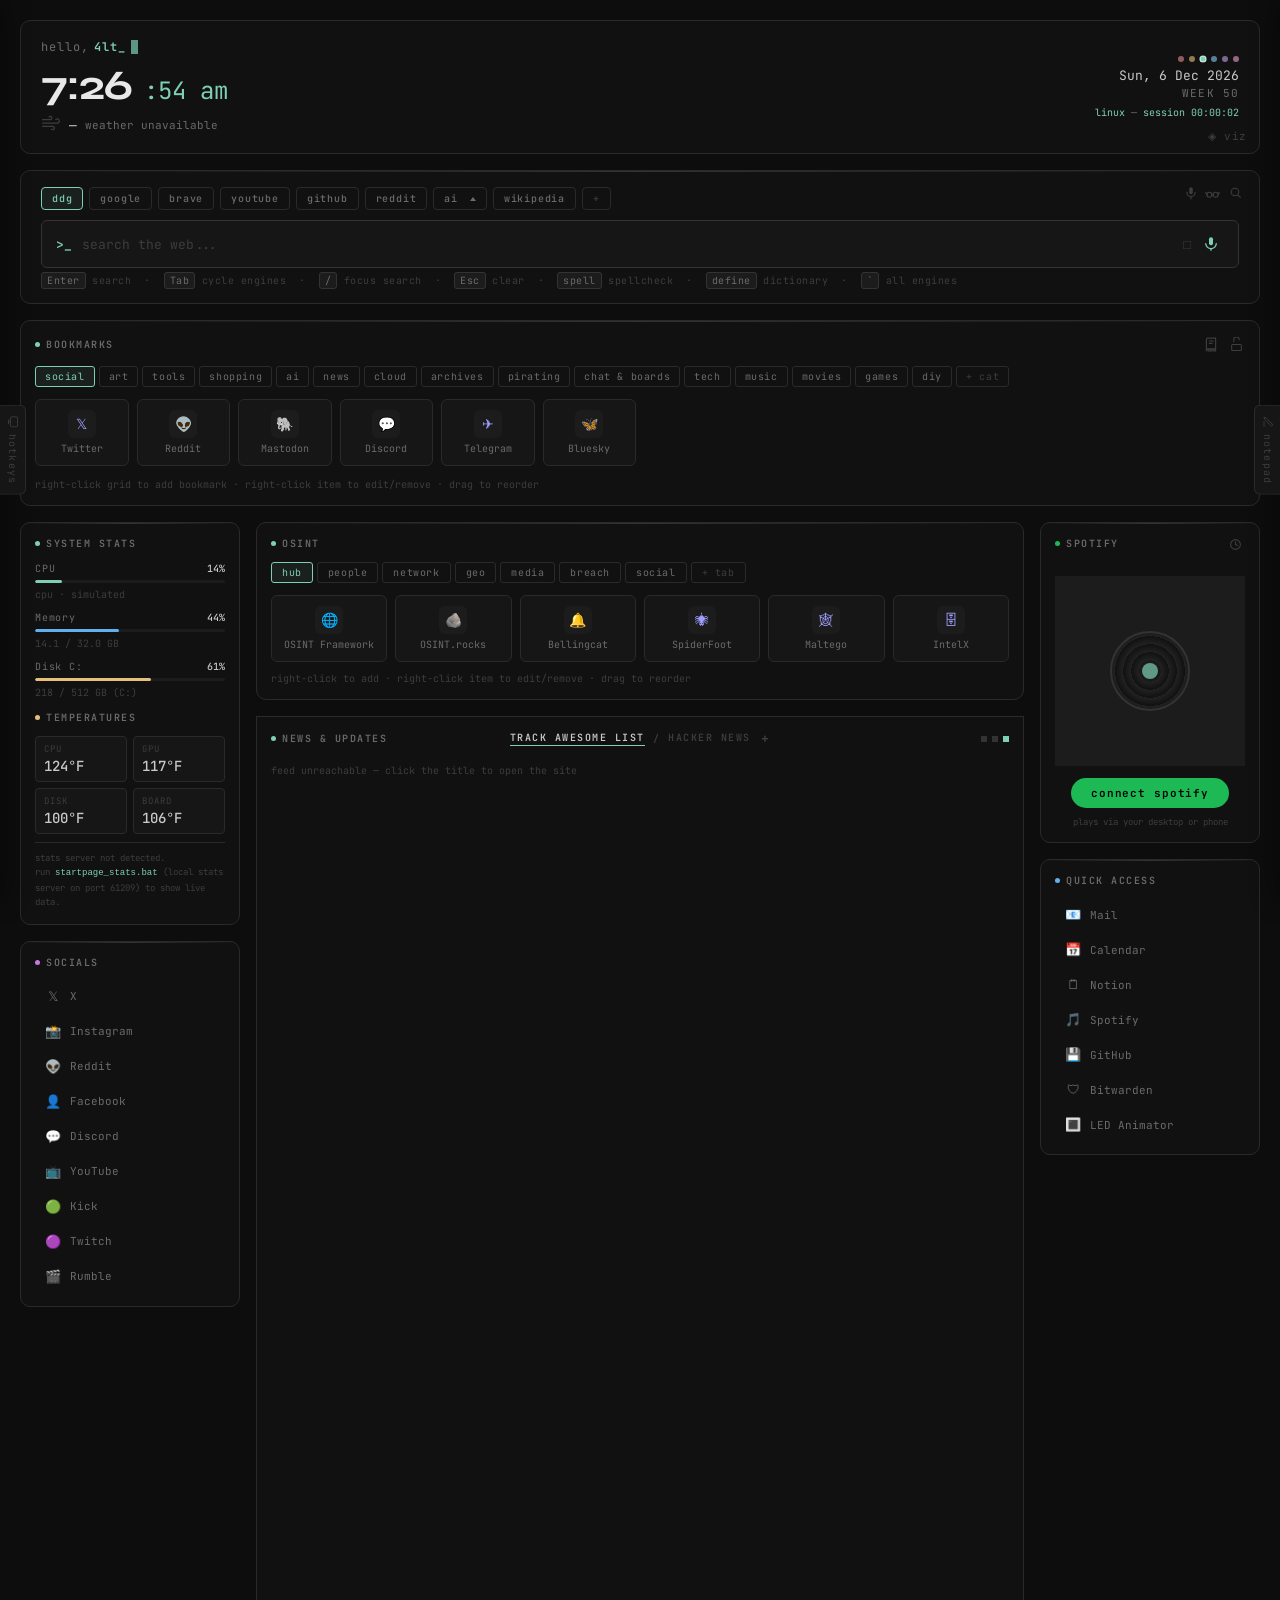
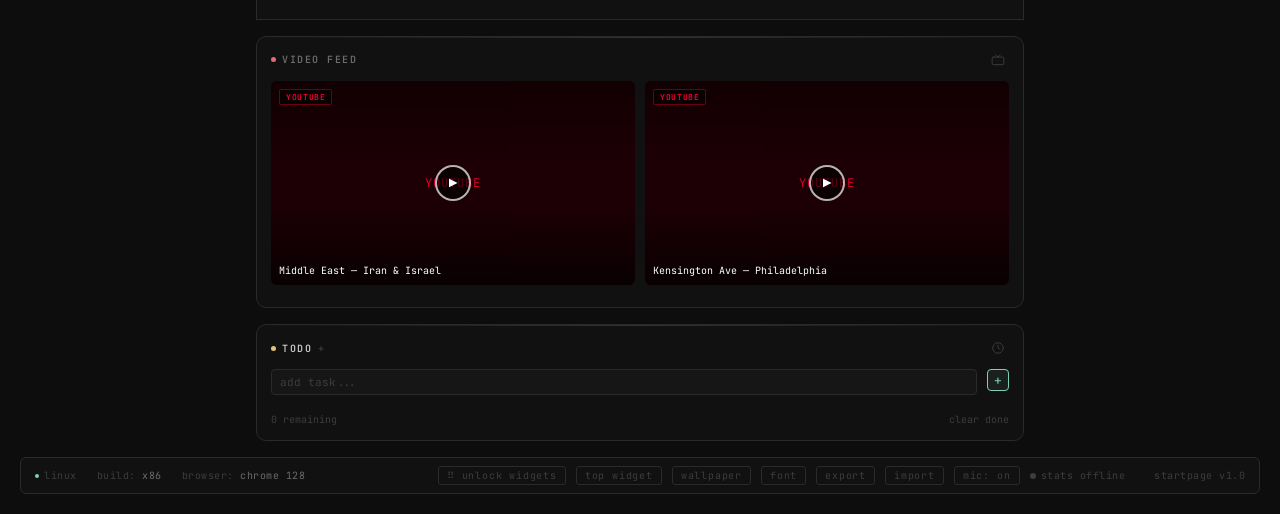
==== commit 5bb3c808: "Render safe RSS description links" ====
--- a/index.html
+++ b/index.html
@@ -2120,6 +2120,9 @@
   }
   .news-add-btn:hover { color: var(--accent); }
   .rss-desc { font-size: 10px; color: var(--text2); margin-top: 2px; overflow: hidden; display: -webkit-box; -webkit-line-clamp: 2; -webkit-box-orient: vertical; }
+  .rss-desc-rich { display: block; -webkit-line-clamp: unset; line-height: 1.5; overflow: visible; }
+  .rss-desc-rich a { color: var(--accent); text-decoration: none; }
+  .rss-desc-rich a:hover { text-decoration: underline; }
   .news-modal-err { font-size: 10px; color: var(--red); min-height: 14px; margin: -4px 0 6px; }
   .news-sizes { display: flex; gap: 5px; align-items: center; justify-self: end; }
   .news-size {
@@ -14082,6 +14085,37 @@
     return t.replace(/\s+/g, ' ').trim().slice(0, 240);
   };
 
+  // RSS descriptions are untrusted HTML. Preserve only harmless inline formatting
+  // and verified http(s) links so rich feeds can expose their source/listening links.
+  function cleanRSSDesc(html) {
+    const frag = document.createDocumentFragment();
+    if (!html) return { frag, links: 0 };
+    const body = parser.parseFromString(html, 'text/html').body;
+    let links = 0;
+    const walk = (src, dst) => {
+      [...src.childNodes].forEach(n => {
+        if (n.nodeType === Node.TEXT_NODE) { dst.appendChild(document.createTextNode(n.textContent || '')); return; }
+        if (n.nodeType !== Node.ELEMENT_NODE) return;
+        const tag = n.localName.toLowerCase();
+        if (tag === 'br') { dst.appendChild(document.createElement('br')); return; }
+        if (tag === 'a') {
+          const href = safeUrl(n.getAttribute('href') || '');
+          if (href) {
+            const a = document.createElement('a');
+            a.href = href; a.target = '_blank'; a.rel = 'noopener noreferrer';
+            walk(n, a); dst.appendChild(a); links++; return;
+          }
+        }
+        if (['b', 'strong', 'i', 'em'].includes(tag)) {
+          const el = document.createElement(tag); walk(n, el); dst.appendChild(el); return;
+        }
+        walk(n, dst);
+      });
+    };
+    walk(body, frag);
+    return { frag, links };
+  }
+
   function parseFeed(text) {
     const doc = parser.parseFromString(text, 'application/xml');
     if (doc.getElementsByTagName('parsererror').length) throw new Error('not a feed');
@@ -14105,11 +14139,12 @@
       const when = Date.parse(txt(n, ['pubDate', 'published', 'updated', 'date']));
       const authorEl = kid(n, ['author', 'creator']);
       const by = authorEl ? (txt(authorEl, ['name']) || authorEl.textContent.trim()) : '';
+      const descHtml = txt(n, ['description', 'summary', 'encoded', 'content']);
       return {
         title: plain(txt(n, ['title'])) || '(untitled)',
         url, by: by.slice(0, 60),
         t: isNaN(when) ? 0 : Math.floor(when / 1000),
-        desc: plain(txt(n, ['description', 'summary', 'encoded', 'content'])),
+        desc: plain(descHtml), descHtml: descHtml.slice(0, 12000),
         comments: txt(n, ['comments']),
       };
     });
@@ -14137,7 +14172,13 @@
         if (cm) { if (bits.length) meta.append(' · '); const c = el('a'); c.href = cm; c.textContent = 'comments'; meta.appendChild(c); }
         main.appendChild(meta);
       }
-      if (h.desc && h.desc !== h.title) { const d = el('div', 'rss-desc'); d.textContent = h.desc; main.appendChild(d); }
+      if (h.desc && h.desc !== h.title) {
+        const d = el('div', 'rss-desc');
+        const rich = cleanRSSDesc(h.descHtml || '');
+        if (rich.links >= 2) { d.classList.add('rss-desc-rich'); d.appendChild(rich.frag); }
+        else d.textContent = h.desc;
+        main.appendChild(d);
+      }
       row.append(rank, main);
       LIST.appendChild(row);
     });
@@ -14161,7 +14202,7 @@
     customFeeds.forEach(f => {
       if (!safeUrl(f.url)) return;
       SOURCES[f.id] = {
-        title: f.title, url: f.url, ttl: 30 * 60 * 1000,
+        title: f.title, url: f.url, ttl: 5 * 60 * 1000,
         get home() { const c = readCache(f.id); return (c && c.data && c.data.home) || (() => { try { return new URL(f.url).origin + '/'; } catch (e) { return f.url; } })(); },
         load: () => fetchText(f.url).then(parseFeed),
         render: renderRSS,
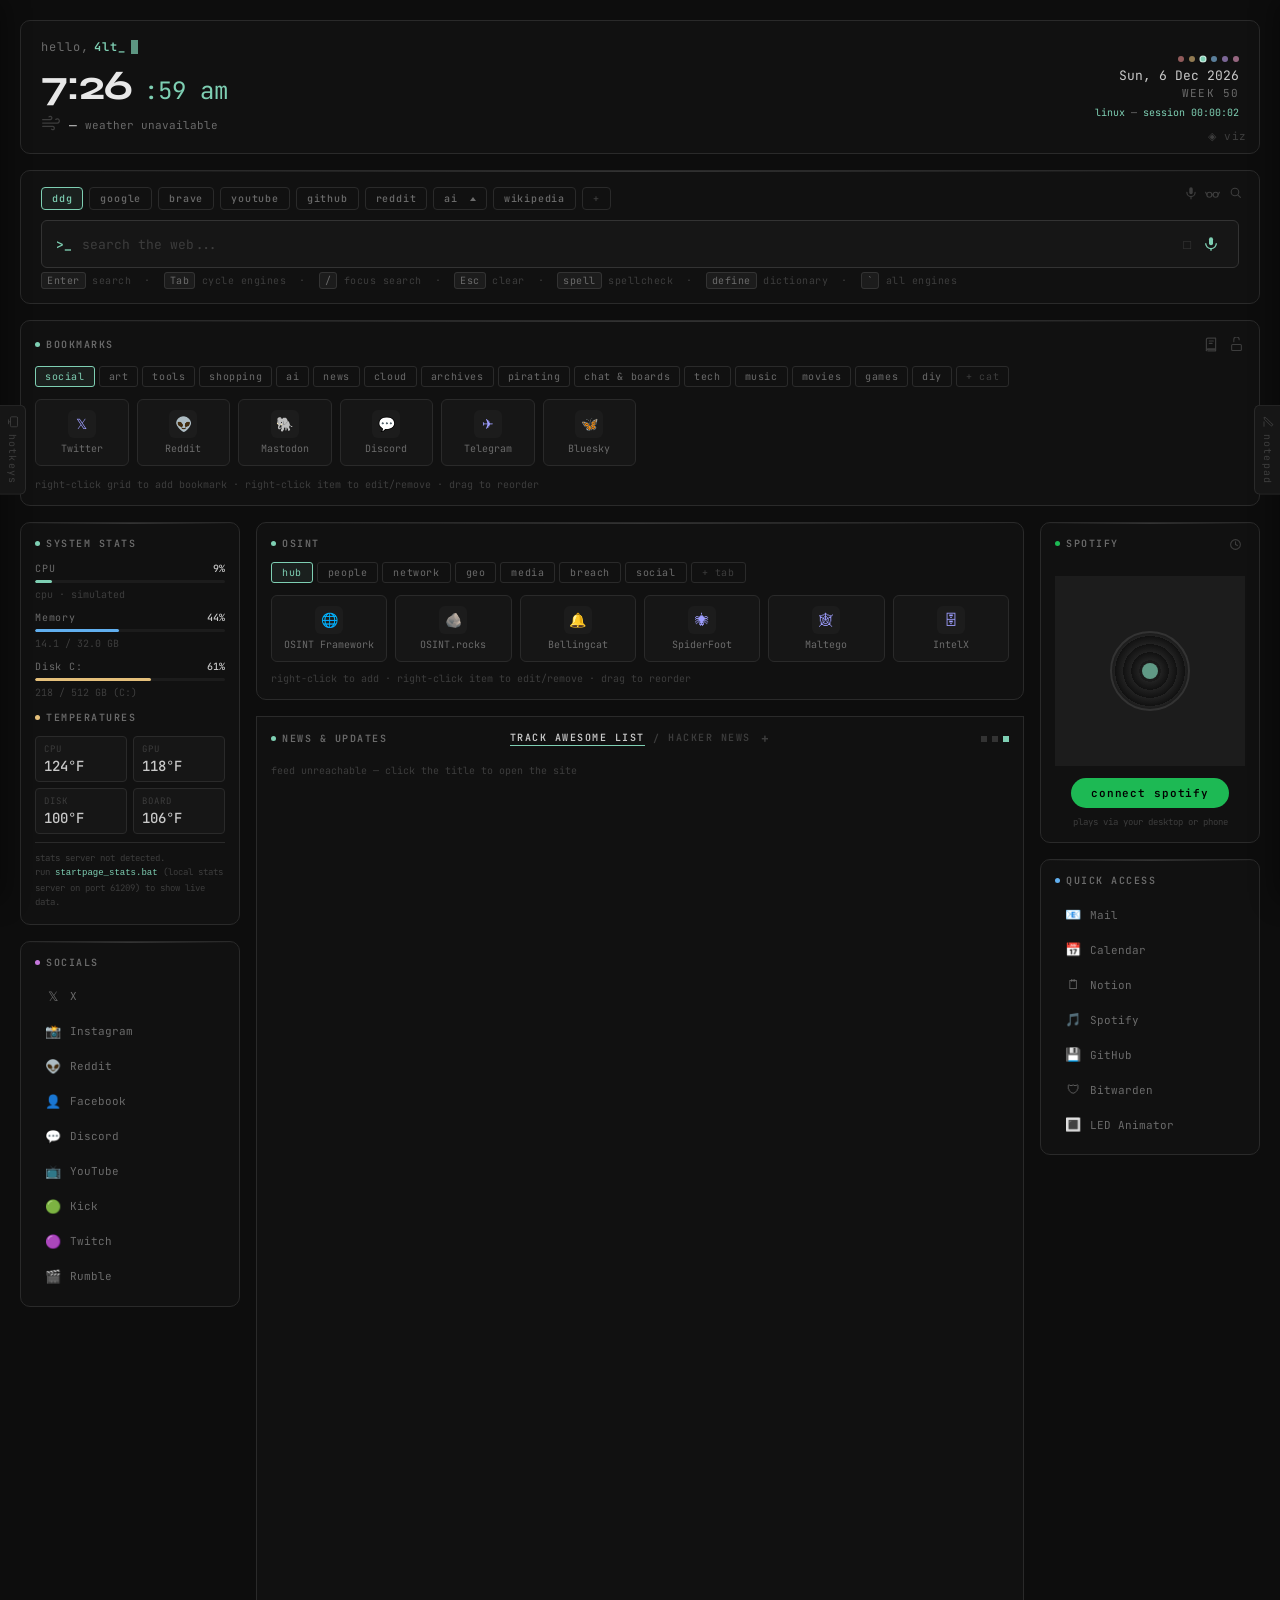
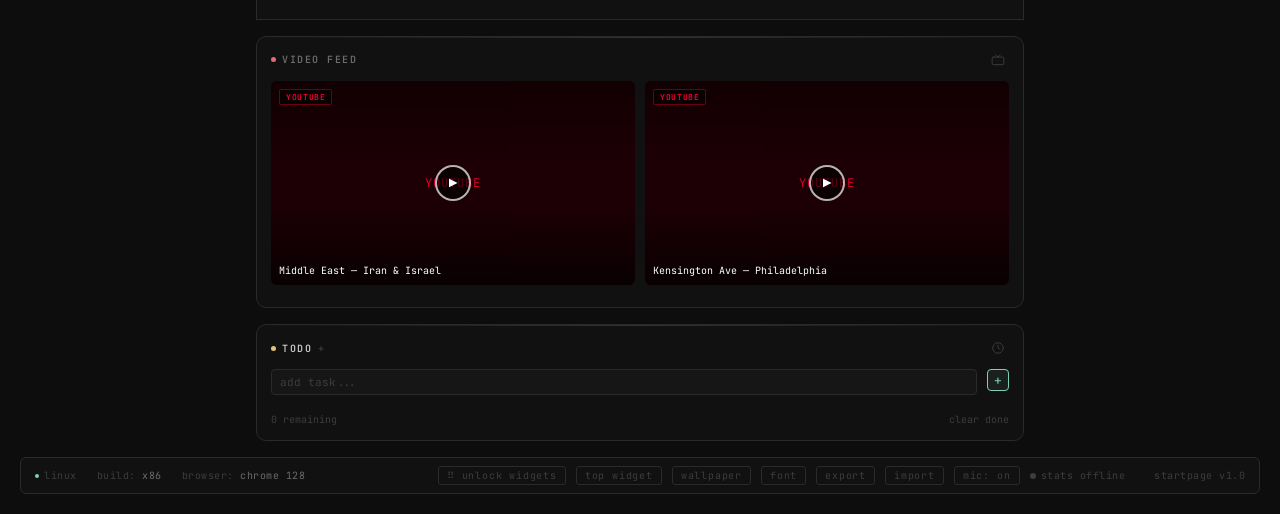
==== commit d0afa90f: "Search bar: add sub-row keyboard navigation (↓ to enter, ←/→ to cycle, ↑/Esc to exit)" ====
--- a/index.html
+++ b/index.html
@@ -320,6 +320,7 @@
     color: var(--accent);
   }
   .engine-btn.active { color: var(--accent); border-color: var(--accent); background: var(--accent3); }
+  .engine-btn.kbd-focus { outline: 1px solid var(--accent); outline-offset: 2px; }
   .engine-subrow {
     display: none;
     gap: 6px;
@@ -4057,6 +4058,7 @@
   if (!e) return;
   activeEngine = i;
   activeSubEngineId = null;
+  exitSubrow();
   document.querySelectorAll('#engineList .engine-btn, #aiSubrow .engine-btn').forEach(b => b.classList.remove('active'));
   const btn = document.querySelectorAll('#engineList .engine-btn')[i];
 
@@ -4167,12 +4169,89 @@
   openResult(url);
 }
 
+// tracks whether keyboard focus is currently in the sub-row (-1 = top row)
+let subKbdIdx = -1;
+
+function getSubrowBtns() {
+  return Array.from(document.querySelectorAll('#aiSubrow .engine-btn'));
+}
+
+function highlightSubKbd(idx) {
+  const btns = getSubrowBtns();
+  btns.forEach((b, i) => b.classList.toggle('kbd-focus', i === idx));
+}
+
+function enterSubrow() {
+  const btns = getSubrowBtns();
+  if (!btns.length) return false;
+  subKbdIdx = 0;
+  highlightSubKbd(0);
+  setSubEngine(btns[0].dataset.id);
+  return true;
+}
+
+function exitSubrow() {
+  highlightSubKbd(-1);
+  subKbdIdx = -1;
+}
+
 document.getElementById('searchInput').addEventListener('keydown', e => {
   if (e.key === 'Enter') { doSearch(e.target.value.trim()); }
-  if (e.key === 'Escape') { e.target.value = ''; }
+  if (e.key === 'Escape') {
+    if (subKbdIdx >= 0) { exitSubrow(); return; }
+    e.target.value = '';
+  }
   if (e.key === 'Tab') {
     e.preventDefault();
-    setEngine((activeEngine + 1) % VISIBLE_ENGINES.length);
+    if (subKbdIdx >= 0) {
+      // Tab in sub-row: advance to next sub, or wrap back to top row
+      const btns = getSubrowBtns();
+      if (subKbdIdx < btns.length - 1) {
+        subKbdIdx++;
+        highlightSubKbd(subKbdIdx);
+        setSubEngine(btns[subKbdIdx].dataset.id);
+      } else {
+        exitSubrow();
+        setEngine((activeEngine + 1) % VISIBLE_ENGINES.length);
+      }
+    } else {
+      setEngine((activeEngine + 1) % VISIBLE_ENGINES.length);
+    }
+  }
+  if (e.key === 'ArrowDown') {
+    if (subKbdIdx < 0) {
+      // descend into sub-row if current engine is a category with an open/openable sub-row
+      const cur = VISIBLE_ENGINES[activeEngine];
+      if (cur && cur.category) {
+        e.preventDefault();
+        if (openCategoryId !== cur.id) setOpenCategory(cur.id);
+        enterSubrow();
+      }
+    }
+  }
+  if (e.key === 'ArrowUp') {
+    if (subKbdIdx >= 0) {
+      e.preventDefault();
+      exitSubrow();
+    }
+  }
+  if (e.key === 'ArrowRight') {
+    if (subKbdIdx >= 0) {
+      e.preventDefault();
+      const btns = getSubrowBtns();
+      subKbdIdx = (subKbdIdx + 1) % btns.length;
+      highlightSubKbd(subKbdIdx);
+      setSubEngine(btns[subKbdIdx].dataset.id);
+    }
+  }
+  if (e.key === 'ArrowLeft') {
+    if (subKbdIdx >= 0) {
+      e.preventDefault();
+      const btns = getSubrowBtns();
+      subKbdIdx = (subKbdIdx - 1 + btns.length) % btns.length;
+      highlightSubKbd(subKbdIdx);
+      setSubEngine(btns[subKbdIdx].dataset.id);
+    }
   }
 });
 
